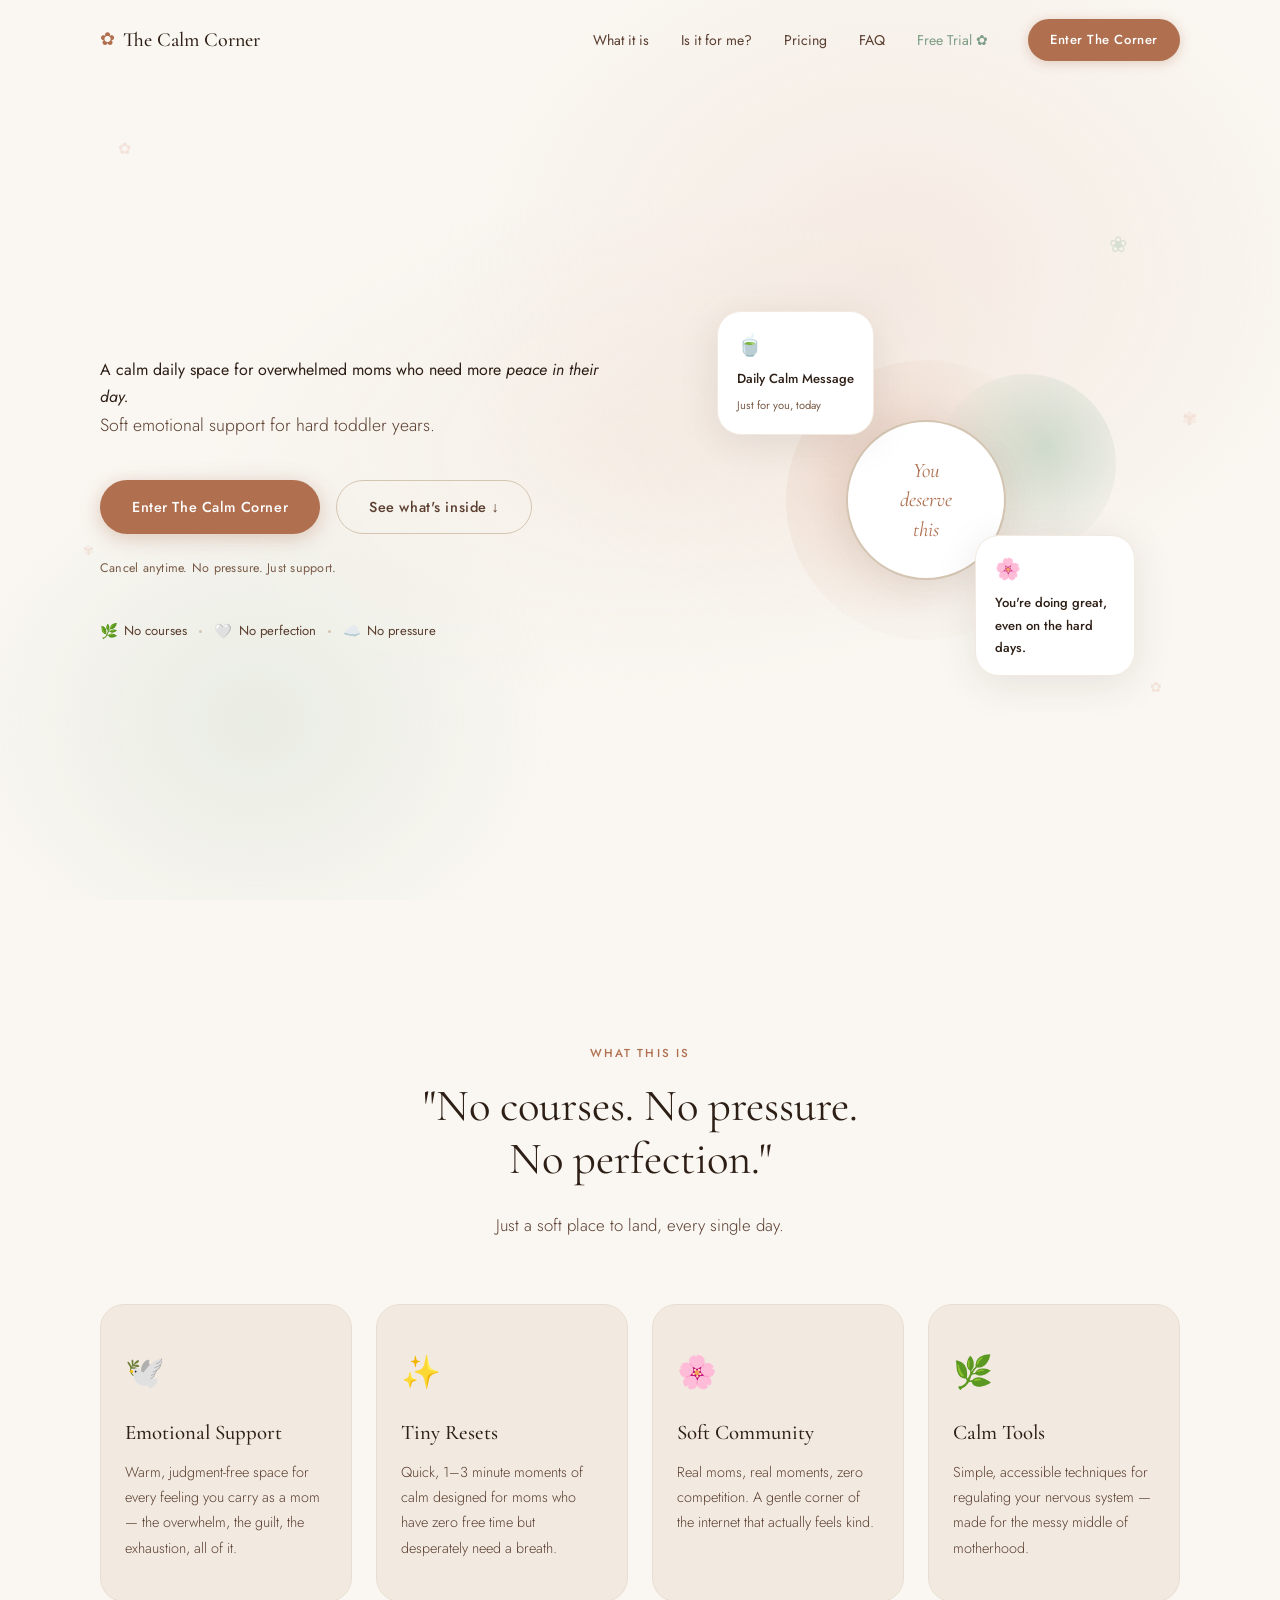
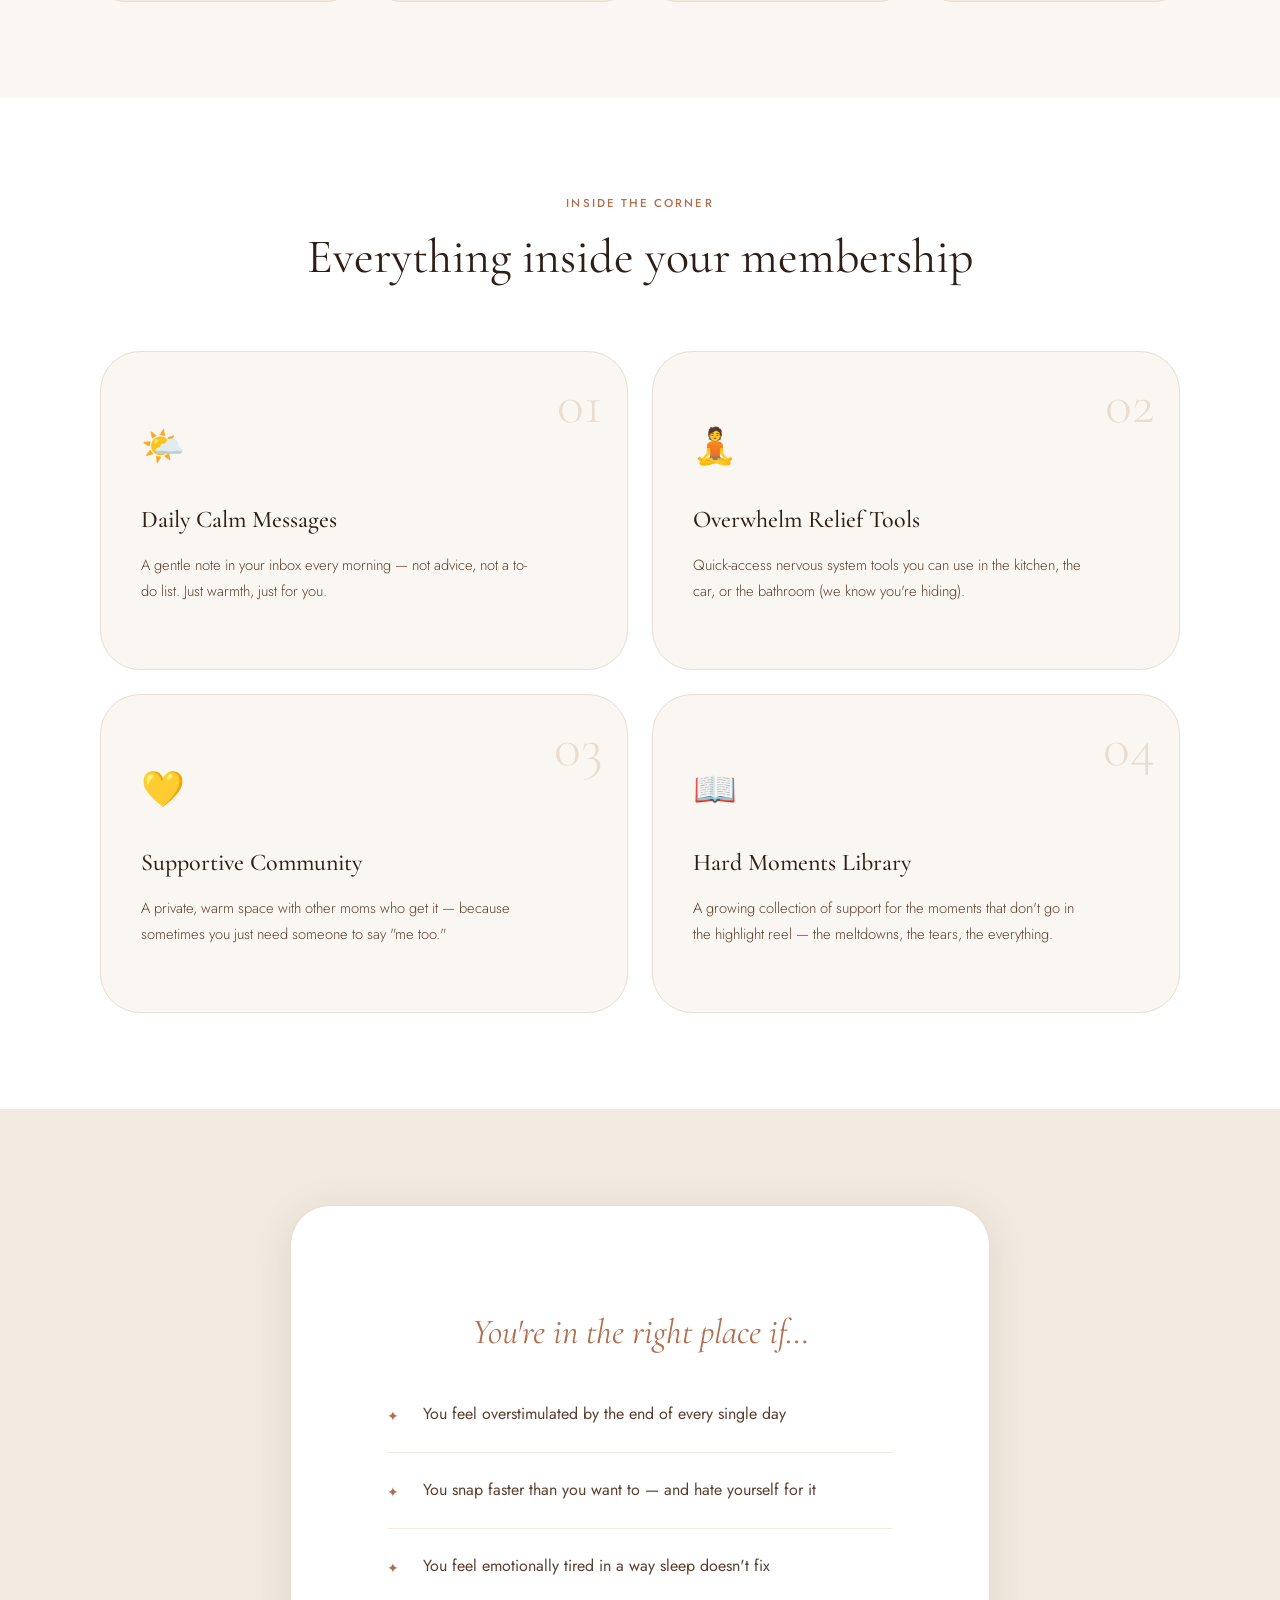
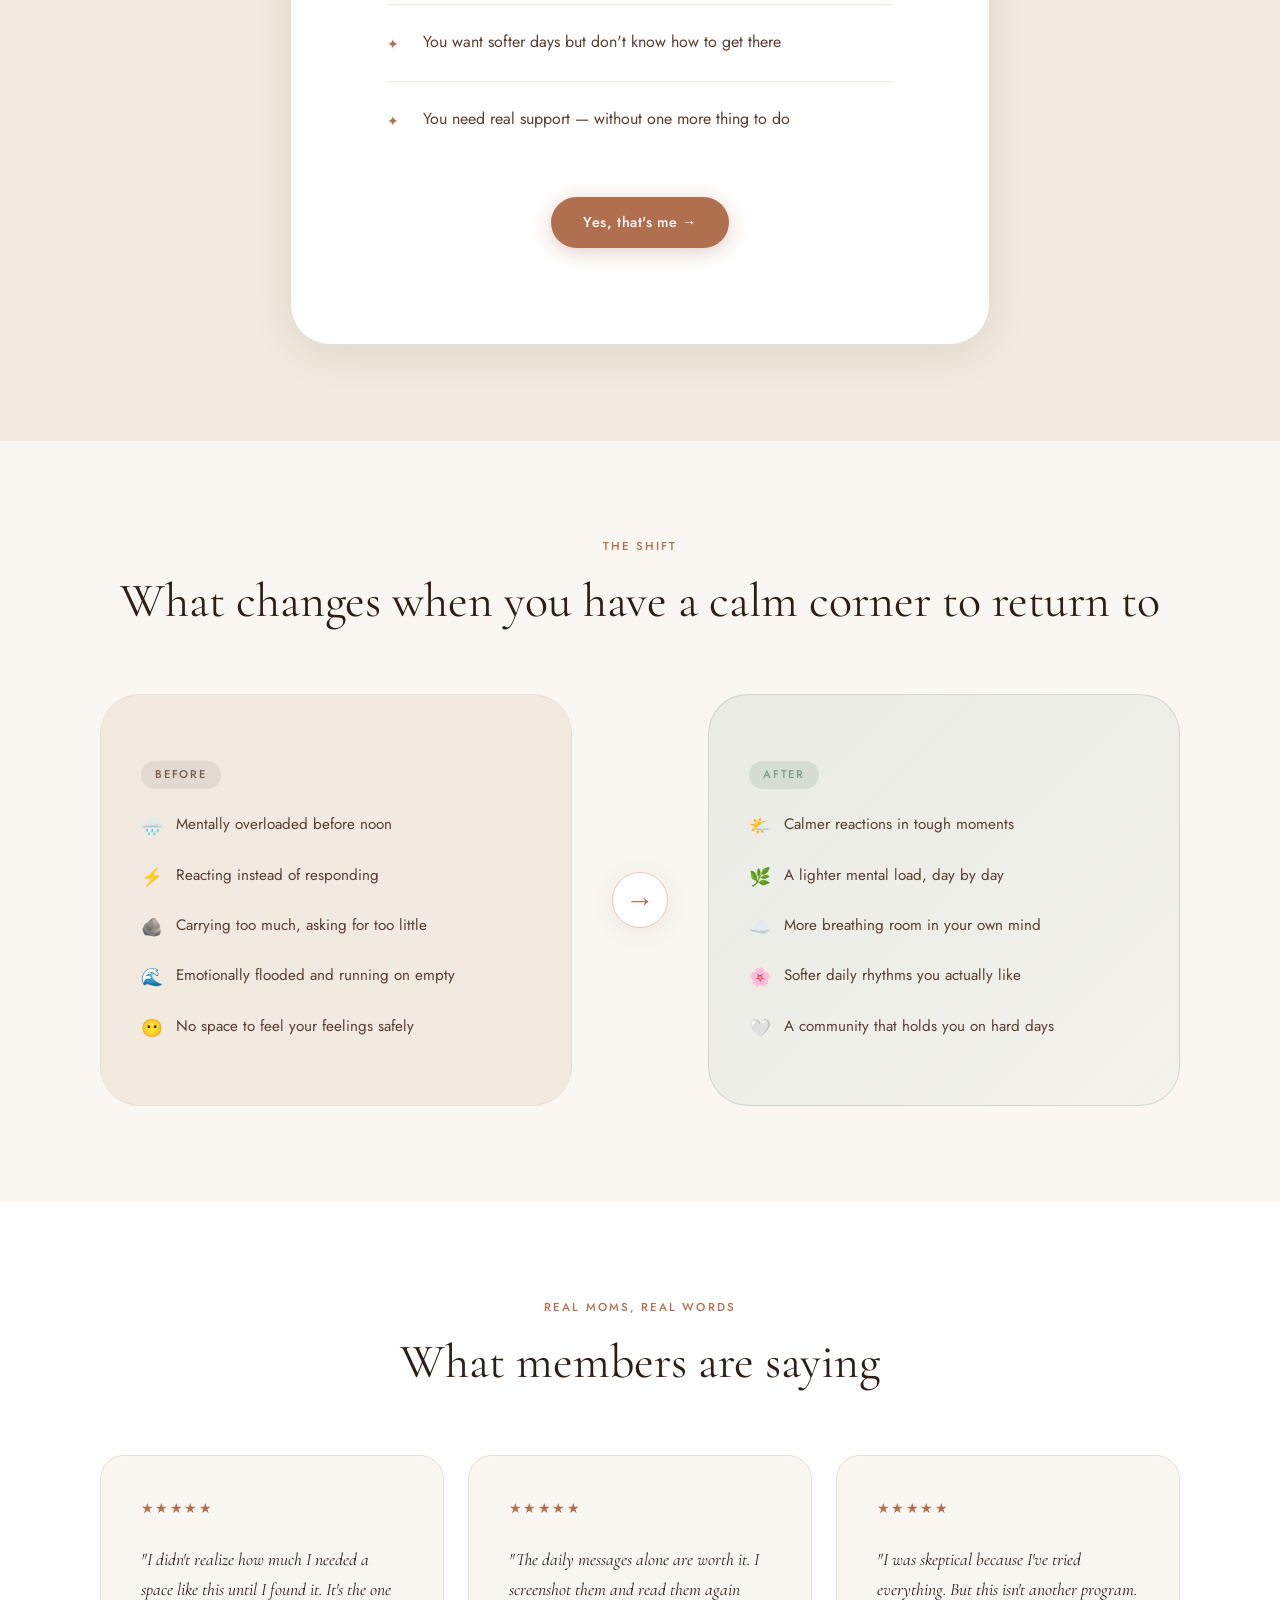
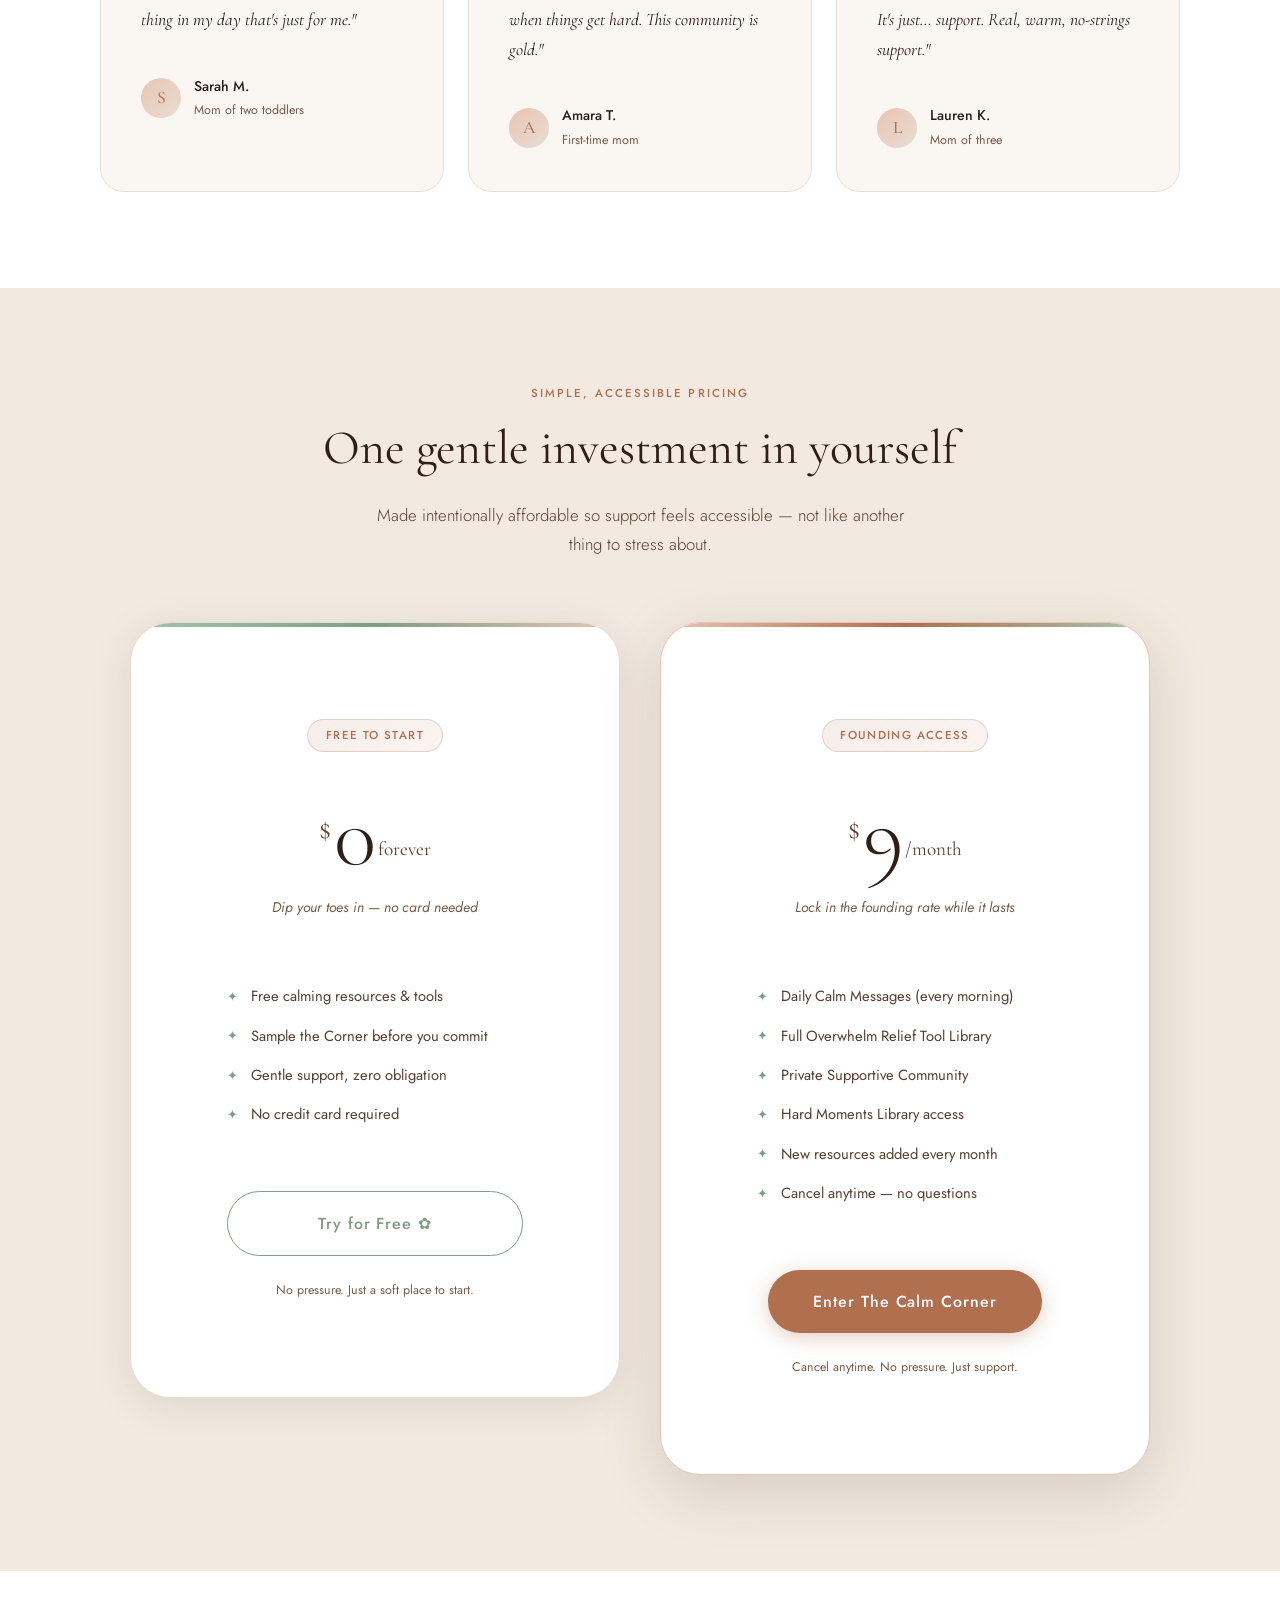
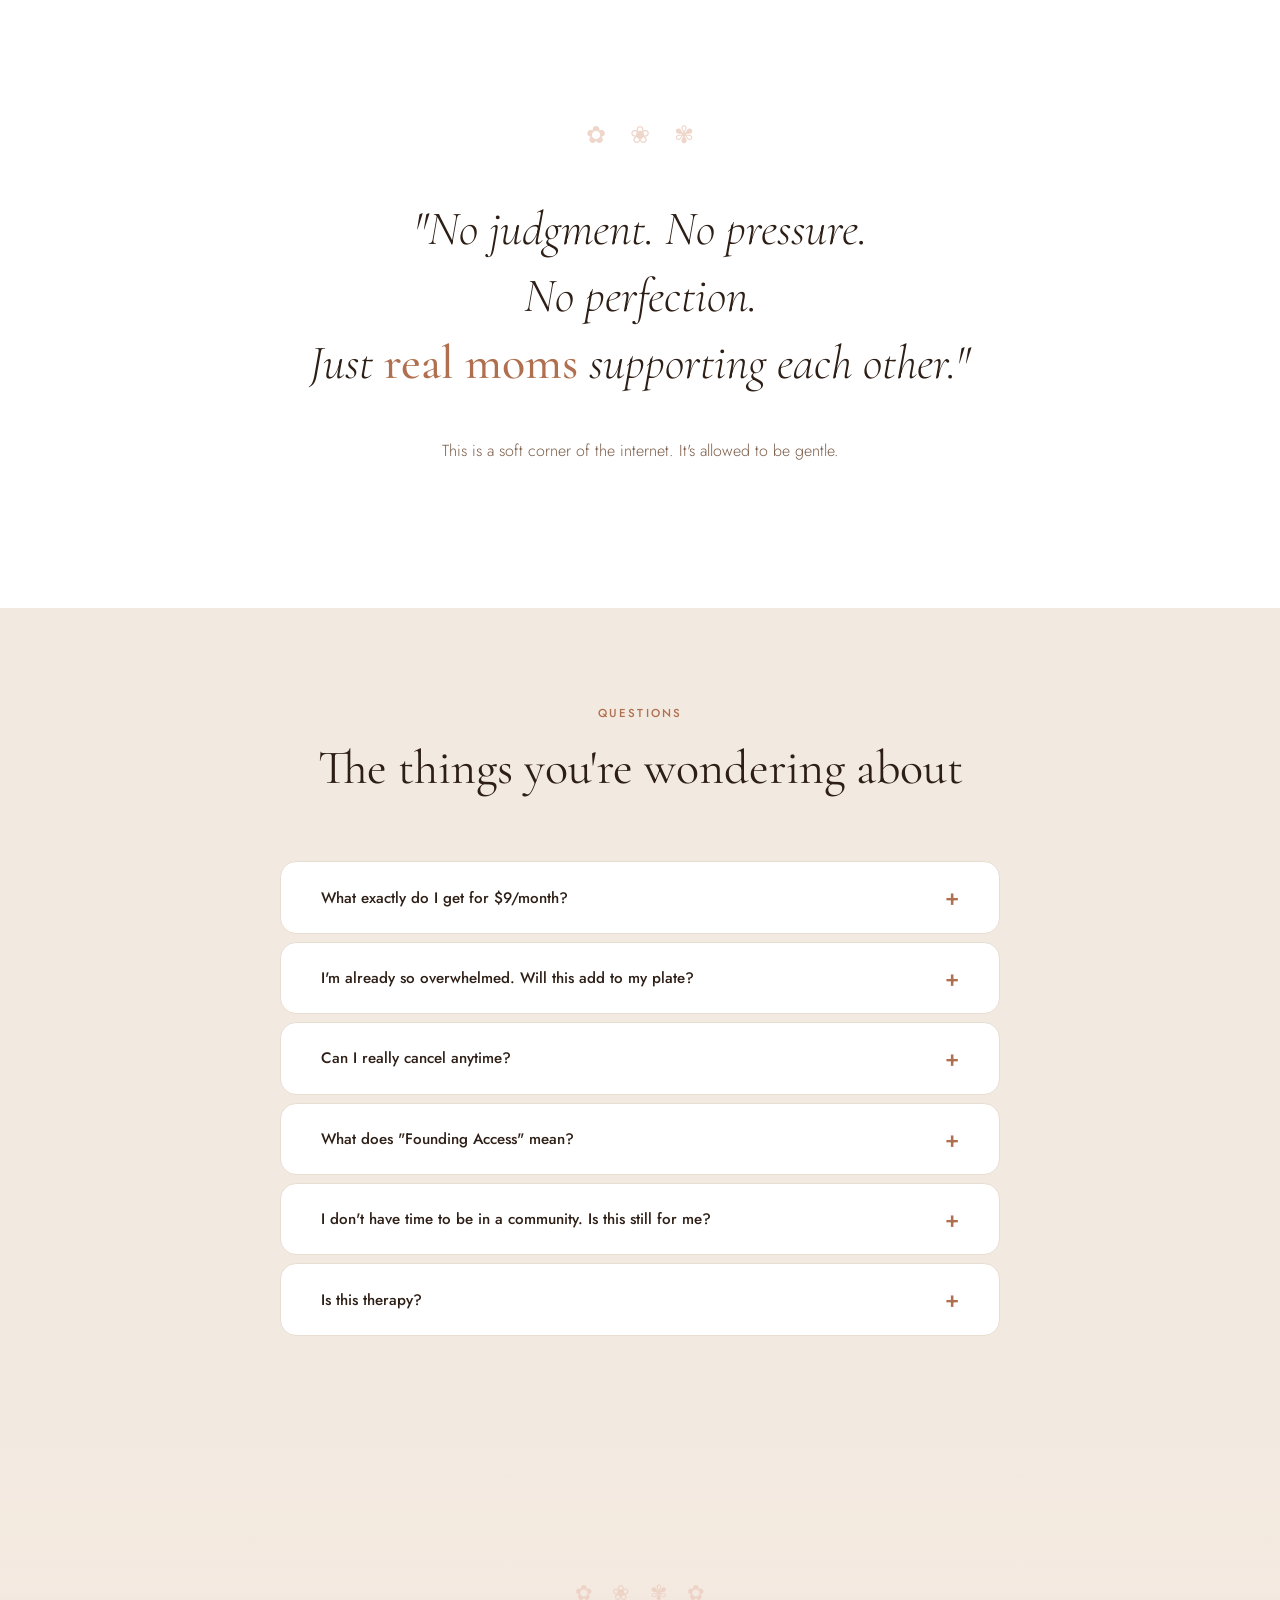
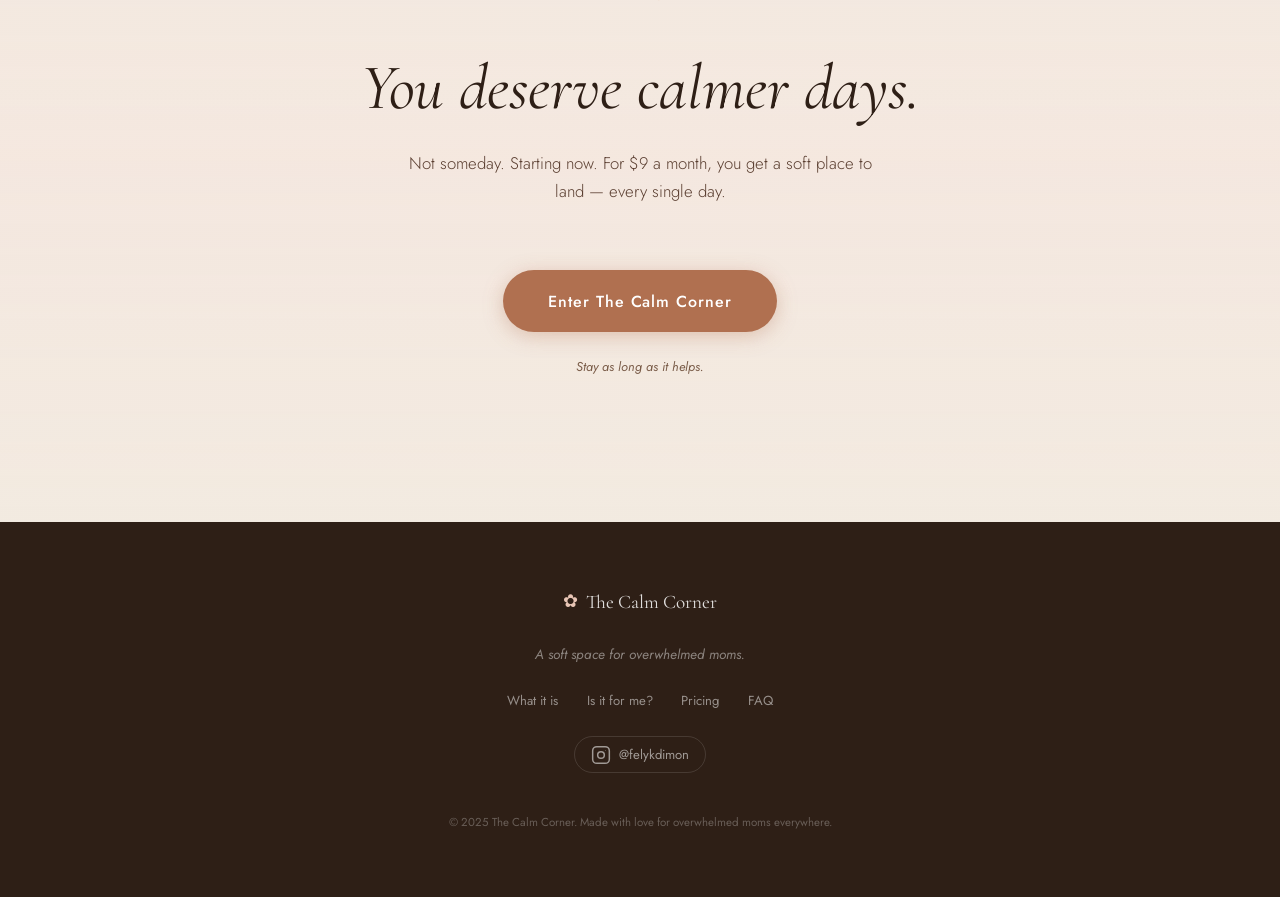
==== index.html @ e639f8db "Update index.html" ====
<!DOCTYPE html>
<html lang="en">
<head>
  <meta charset="UTF-8" />
  <meta name="viewport" content="width=device-width, initial-scale=1.0" />
  <title>The Calm Corner — A Daily Space for Overwhelmed Moms</title>
  <meta name="description" content="The Calm Corner is a soft, supportive monthly membership for overwhelmed moms. Emotional support, calm tools, and a gentle community — for just $9/month." />

  <!-- Open Graph -->
  <meta property="og:title" content="The Calm Corner — Peace for Overwhelmed Moms" />
  <meta property="og:description" content="Tiny resets. Soft community. Calm tools. A daily support space made just for moms." />
  <meta property="og:type" content="website" />
  <meta property="og:image" content="assets/og-image.jpg" />

  <!-- Fonts -->
  <link rel="preconnect" href="https://fonts.googleapis.com" />
  <link rel="preconnect" href="https://fonts.gstatic.com" crossorigin />
  <link href="https://fonts.googleapis.com/css2?family=Cormorant+Garamond:ital,wght@0,300;0,400;0,500;0,600;1,300;1,400&family=Jost:wght@300;400;500&display=swap" rel="stylesheet" />

  <link rel="stylesheet" href="styles.css" />
</head>
<body>

  <!-- ─── NAVBAR ─────────────────────────────────────────────── -->
  <header class="navbar" id="navbar" role="banner">
    <nav class="nav-inner" aria-label="Main navigation">
      <a href="#hero" class="nav-logo" aria-label="The Calm Corner home">
        <span class="logo-leaf" aria-hidden="true">✿</span>
        <span>The Calm Corner</span>
      </a>

      <ul class="nav-links" role="list">
        <li><a href="#what-is-it">What it is</a></li>
        <li><a href="#for-you">Is it for me?</a></li>
        <li><a href="#pricing">Pricing</a></li>
        <li><a href="#faq">FAQ</a></li>
        <li><a href="https://whop.com/calm-corner/free-resources-23/" target="_blank" rel="noopener noreferrer" class="nav-link-free">Free Trial ✿</a></li>
      </ul>

      <a href="#pricing" class="btn btn-nav" aria-label="Join The Calm Corner">Enter The Corner</a>

      <button class="hamburger" id="hamburger" aria-label="Open menu" aria-expanded="false" aria-controls="mobile-menu">
        <span></span><span></span><span></span>
      </button>
    </nav>

    <!-- Mobile menu -->
    <div class="mobile-menu" id="mobile-menu" role="dialog" aria-label="Mobile navigation" aria-hidden="true">
      <ul role="list">
        <li><a href="#what-is-it" class="mobile-link">What it is</a></li>
        <li><a href="#for-you" class="mobile-link">Is it for me?</a></li>
        <li><a href="#pricing" class="mobile-link">Pricing</a></li>
        <li><a href="#faq" class="mobile-link">FAQ</a></li>
        <li><a href="https://whop.com/calm-corner/free-resources-23/" target="_blank" rel="noopener noreferrer" class="mobile-link mobile-link-free">Free Resources ✿</a></li>
        <li><a href="#pricing" class="btn btn-mobile-cta">Enter The Corner</a></li>
      </ul>
    </div>
  </header>

  <main>

    <!-- ─── HERO ──────────────────────────────────────────────── -->
    <section class="hero" id="hero" aria-label="Hero">
      <div class="hero-bg-texture" aria-hidden="true"></div>
      <div class="hero-petals" aria-hidden="true">
        <span class="petal p1">✿</span>
        <span class="petal p2">✾</span>
        <span class="petal p3">❀</span>
        <span class="petal p4">✿</span>
        <span class="petal p5">✾</span>
      </div>

      <div class="hero-content reveal"
        <h1 class="hero-headline">
          A calm daily space for overwhelmed moms who need more
          <em>peace in their day.</em>
        </h1>
        <p class="hero-sub">Soft emotional support for hard toddler years.</p>

        <div class="hero-ctas">
          <a href="#pricing" class="btn btn-primary">Enter The Calm Corner</a>
          <a href="#what-is-it" class="btn btn-ghost">See what's inside ↓</a>
        </div>

        <p class="microcopy">Cancel anytime. No pressure. Just support.</p>

        <div class="trust-row" role="list" aria-label="Trust indicators">
          <div class="trust-item" role="listitem">
            <span class="trust-icon" aria-hidden="true">🌿</span>
            <span>No courses</span>
          </div>
          <div class="trust-dot" aria-hidden="true"></div>
          <div class="trust-item" role="listitem">
            <span class="trust-icon" aria-hidden="true">🤍</span>
            <span>No perfection</span>
          </div>
          <div class="trust-dot" aria-hidden="true"></div>
          <div class="trust-item" role="listitem">
            <span class="trust-icon" aria-hidden="true">☁️</span>
            <span>No pressure</span>
          </div>
        </div>
      </div>

      <div class="hero-visual reveal reveal-delay-1" aria-hidden="true">
        <div class="hero-illustration">
          <div class="illustration-card card-float-1">
            <span class="card-emoji">🍵</span>
            <p>Daily Calm Message</p>
            <span class="card-sub">Just for you, today</span>
          </div>
          <div class="illustration-card card-float-2">
            <span class="card-emoji">🌸</span>
            <p>You're doing great,<br/>even on the hard days.</p>
          </div>
          <div class="illustration-orb orb-1"></div>
          <div class="illustration-orb orb-2"></div>
          <div class="illustration-center">
            <div class="center-circle">
              <span class="center-text">You<br/>deserve<br/>this</span>
            </div>
          </div>
        </div>
      </div>
    </section>

    <!-- ─── WHAT THIS IS ──────────────────────────────────────── -->
    <section class="what-is-it" id="what-is-it" aria-label="What The Calm Corner is">
      <div class="container">
        <div class="section-label reveal">What this is</div>
        <h2 class="section-title reveal">
          "No courses. No pressure.<br/>No perfection."
        </h2>
        <p class="section-sub reveal">Just a soft place to land, every single day.</p>

        <div class="what-grid">
          <article class="what-card reveal" tabindex="0">
            <div class="what-icon" aria-hidden="true">🕊️</div>
            <h3>Emotional Support</h3>
            <p>Warm, judgment-free space for every feeling you carry as a mom — the overwhelm, the guilt, the exhaustion, all of it.</p>
          </article>
          <article class="what-card reveal reveal-delay-1" tabindex="0">
            <div class="what-icon" aria-hidden="true">✨</div>
            <h3>Tiny Resets</h3>
            <p>Quick, 1–3 minute moments of calm designed for moms who have zero free time but desperately need a breath.</p>
          </article>
          <article class="what-card reveal reveal-delay-2" tabindex="0">
            <div class="what-icon" aria-hidden="true">🌸</div>
            <h3>Soft Community</h3>
            <p>Real moms, real moments, zero competition. A gentle corner of the internet that actually feels kind.</p>
          </article>
          <article class="what-card reveal reveal-delay-3" tabindex="0">
            <div class="what-icon" aria-hidden="true">🌿</div>
            <h3>Calm Tools</h3>
            <p>Simple, accessible techniques for regulating your nervous system — made for the messy middle of motherhood.</p>
          </article>
        </div>
      </div>
    </section>

    <!-- ─── BENEFITS GRID ─────────────────────────────────────── -->
    <section class="benefits" id="benefits" aria-label="Member benefits">
      <div class="container">
        <div class="section-label reveal">Inside The Corner</div>
        <h2 class="section-title reveal">Everything inside your membership</h2>

        <div class="benefits-grid">
          <article class="benefit-card reveal" tabindex="0">
            <div class="benefit-num" aria-hidden="true">01</div>
            <div class="benefit-icon" aria-hidden="true">🌤️</div>
            <h3>Daily Calm Messages</h3>
            <p>A gentle note in your inbox every morning — not advice, not a to-do list. Just warmth, just for you.</p>
          </article>
          <article class="benefit-card reveal reveal-delay-1" tabindex="0">
            <div class="benefit-num" aria-hidden="true">02</div>
            <div class="benefit-icon" aria-hidden="true">🧘</div>
            <h3>Overwhelm Relief Tools</h3>
            <p>Quick-access nervous system tools you can use in the kitchen, the car, or the bathroom (we know you're hiding).</p>
          </article>
          <article class="benefit-card reveal reveal-delay-2" tabindex="0">
            <div class="benefit-num" aria-hidden="true">03</div>
            <div class="benefit-icon" aria-hidden="true">💛</div>
            <h3>Supportive Community</h3>
            <p>A private, warm space with other moms who get it — because sometimes you just need someone to say "me too."</p>
          </article>
          <article class="benefit-card reveal reveal-delay-3" tabindex="0">
            <div class="benefit-num" aria-hidden="true">04</div>
            <div class="benefit-icon" aria-hidden="true">📖</div>
            <h3>Hard Moments Library</h3>
            <p>A growing collection of support for the moments that don't go in the highlight reel — the meltdowns, the tears, the everything.</p>
          </article>
        </div>
      </div>
    </section>

    <!-- ─── WHO THIS IS FOR ───────────────────────────────────── -->
    <section class="for-you" id="for-you" aria-label="Who this is for">
      <div class="container">
        <div class="for-you-inner reveal">
          <div class="for-you-label">You're in the right place if…</div>
          <ul class="for-you-list" role="list">
            <li class="for-you-item">
              <span class="check" aria-hidden="true">✦</span>
              <span>You feel overstimulated by the end of every single day</span>
            </li>
            <li class="for-you-item">
              <span class="check" aria-hidden="true">✦</span>
              <span>You snap faster than you want to — and hate yourself for it</span>
            </li>
            <li class="for-you-item">
              <span class="check" aria-hidden="true">✦</span>
              <span>You feel emotionally tired in a way sleep doesn't fix</span>
            </li>
            <li class="for-you-item">
              <span class="check" aria-hidden="true">✦</span>
              <span>You want softer days but don't know how to get there</span>
            </li>
            <li class="for-you-item">
              <span class="check" aria-hidden="true">✦</span>
              <span>You need real support — without one more thing to do</span>
            </li>
          </ul>
          <a href="#pricing" class="btn btn-primary">Yes, that's me →</a>
        </div>
      </div>
    </section>

    <!-- ─── BEFORE / AFTER ────────────────────────────────────── -->
    <section class="before-after" id="before-after" aria-label="Before and after joining">
      <div class="container">
        <div class="section-label reveal">The shift</div>
        <h2 class="section-title reveal">What changes when you have a calm corner to return to</h2>

        <div class="ba-grid">
          <div class="ba-card ba-before reveal" aria-label="Before joining">
            <div class="ba-tag">Before</div>
            <ul role="list">
              <li>
                <span class="ba-icon" aria-hidden="true">🌧️</span>
                <span>Mentally overloaded before noon</span>
              </li>
              <li>
                <span class="ba-icon" aria-hidden="true">⚡</span>
                <span>Reacting instead of responding</span>
              </li>
              <li>
                <span class="ba-icon" aria-hidden="true">🪨</span>
                <span>Carrying too much, asking for too little</span>
              </li>
              <li>
                <span class="ba-icon" aria-hidden="true">🌊</span>
                <span>Emotionally flooded and running on empty</span>
              </li>
              <li>
                <span class="ba-icon" aria-hidden="true">😶</span>
                <span>No space to feel your feelings safely</span>
              </li>
            </ul>
          </div>

          <div class="ba-divider" aria-hidden="true">
            <span class="ba-arrow">→</span>
          </div>

          <div class="ba-card ba-after reveal reveal-delay-2" aria-label="After joining">
            <div class="ba-tag">After</div>
            <ul role="list">
              <li>
                <span class="ba-icon" aria-hidden="true">🌤️</span>
                <span>Calmer reactions in tough moments</span>
              </li>
              <li>
                <span class="ba-icon" aria-hidden="true">🌿</span>
                <span>A lighter mental load, day by day</span>
              </li>
              <li>
                <span class="ba-icon" aria-hidden="true">☁️</span>
                <span>More breathing room in your own mind</span>
              </li>
              <li>
                <span class="ba-icon" aria-hidden="true">🌸</span>
                <span>Softer daily rhythms you actually like</span>
              </li>
              <li>
                <span class="ba-icon" aria-hidden="true">🤍</span>
                <span>A community that holds you on hard days</span>
              </li>
            </ul>
          </div>
        </div>
      </div>
    </section>

    <!-- ─── TESTIMONIALS ──────────────────────────────────────── -->
    <section class="testimonials" id="testimonials" aria-label="Member testimonials">
      <div class="container">
        <div class="section-label reveal">Real moms, real words</div>
        <h2 class="section-title reveal">What members are saying</h2>

        <div class="testi-grid">
          <article class="testi-card reveal" tabindex="0">
            <div class="testi-stars" aria-label="5 stars">★★★★★</div>
            <p class="testi-text">"I didn't realize how much I needed a space like this until I found it. It's the one thing in my day that's just for me."</p>
            <div class="testi-author">
              <div class="testi-avatar" aria-hidden="true">S</div>
              <div>
                <strong>Sarah M.</strong>
                <span>Mom of two toddlers</span>
              </div>
            </div>
          </article>

          <article class="testi-card reveal reveal-delay-1" tabindex="0">
            <div class="testi-stars" aria-label="5 stars">★★★★★</div>
            <p class="testi-text">"The daily messages alone are worth it. I screenshot them and read them again when things get hard. This community is gold."</p>
            <div class="testi-author">
              <div class="testi-avatar" aria-hidden="true">A</div>
              <div>
                <strong>Amara T.</strong>
                <span>First-time mom</span>
              </div>
            </div>
          </article>

          <article class="testi-card reveal reveal-delay-2" tabindex="0">
            <div class="testi-stars" aria-label="5 stars">★★★★★</div>
            <p class="testi-text">"I was skeptical because I've tried everything. But this isn't another program. It's just… support. Real, warm, no-strings support."</p>
            <div class="testi-author">
              <div class="testi-avatar" aria-hidden="true">L</div>
              <div>
                <strong>Lauren K.</strong>
                <span>Mom of three</span>
              </div>
            </div>
          </article>
        </div>
      </div>
    </section>

    <!-- ─── PRICING ───────────────────────────────────────────── -->
    <section class="pricing" id="pricing" aria-label="Pricing">
      <div class="container">
        <div class="section-label reveal">Simple, accessible pricing</div>
        <h2 class="section-title reveal">One gentle investment in yourself</h2>
        <p class="section-sub reveal">Made intentionally affordable so support feels accessible — not like another thing to stress about.</p>

        <div class="pricing-grid">

          <!-- FREE RESOURCES CARD -->
          <div class="pricing-card pricing-card-free reveal" role="article">
            <div class="pricing-badge pricing-badge-free">Free to Start</div>
            <div class="pricing-amount">
              <span class="pricing-dollar">$</span>
              <span class="pricing-num">0</span>
              <span class="pricing-per">forever</span>
            </div>
            <p class="pricing-tagline">Dip your toes in — no card needed</p>

            <ul class="pricing-features" role="list">
              <li><span aria-hidden="true">✦</span> Free calming resources &amp; tools</li>
              <li><span aria-hidden="true">✦</span> Sample the Corner before you commit</li>
              <li><span aria-hidden="true">✦</span> Gentle support, zero obligation</li>
              <li><span aria-hidden="true">✦</span> No credit card required</li>
            </ul>

            <a href="https://whop.com/calm-corner/free-resources-23/" target="_blank" rel="noopener noreferrer" class="btn btn-ghost btn-large btn-free">Try for Free ✿</a>
            <p class="pricing-micro">No pressure. Just a soft place to start.</p>
          </div>

          <!-- PAID CARD -->
          <div class="pricing-card pricing-card-paid reveal reveal-delay-1" role="article">
            <div class="pricing-badge">Founding Access</div>
            <div class="pricing-amount">
              <span class="pricing-dollar">$</span>
              <span class="pricing-num">9</span>
              <span class="pricing-per">/month</span>
            </div>
            <p class="pricing-tagline">Lock in the founding rate while it lasts</p>

            <ul class="pricing-features" role="list">
              <li><span aria-hidden="true">✦</span> Daily Calm Messages (every morning)</li>
              <li><span aria-hidden="true">✦</span> Full Overwhelm Relief Tool Library</li>
              <li><span aria-hidden="true">✦</span> Private Supportive Community</li>
              <li><span aria-hidden="true">✦</span> Hard Moments Library access</li>
              <li><span aria-hidden="true">✦</span> New resources added every month</li>
              <li><span aria-hidden="true">✦</span> Cancel anytime — no questions</li>
            </ul>

            <a href="https://www.instagram.com/felykdimon/" target="_blank" rel="noopener noreferrer" class="btn btn-primary btn-large">Enter The Calm Corner</a>
            <p class="pricing-micro">Cancel anytime. No pressure. Just support.</p>
          </div>

        </div>
      </div>
    </section>

    <!-- ─── COMMUNITY FEEL ────────────────────────────────────── -->
    <section class="community" id="community" aria-label="Community values">
      <div class="container">
        <div class="community-inner reveal">
          <div class="community-petals" aria-hidden="true">
            <span>✿</span><span>❀</span><span>✾</span>
          </div>
          <blockquote class="community-quote">
            "No judgment. No pressure.<br/>No perfection.<br/>
            Just <em>real moms</em> supporting each other."
          </blockquote>
          <p class="community-sub">This is a soft corner of the internet. It's allowed to be gentle.</p>
        </div>
      </div>
    </section>

    <!-- ─── FAQ ───────────────────────────────────────────────── -->
    <section class="faq" id="faq" aria-label="Frequently asked questions">
      <div class="container">
        <div class="section-label reveal">Questions</div>
        <h2 class="section-title reveal">The things you're wondering about</h2>

        <div class="faq-list" role="list">

          <div class="faq-item reveal" role="listitem">
            <button class="faq-q" aria-expanded="false" aria-controls="faq-1">
              <span>What exactly do I get for $9/month?</span>
              <span class="faq-arrow" aria-hidden="true">+</span>
            </button>
            <div class="faq-a" id="faq-1" role="region" hidden>
              <p>Daily calm messages delivered to your inbox, access to the full overwhelm relief tool library, the private community, the hard moments library, and any new resources added each month. Think of it as a gentle, always-there space — not a course you have to finish.</p>
            </div>
          </div>

          <div class="faq-item reveal reveal-delay-1" role="listitem">
            <button class="faq-q" aria-expanded="false" aria-controls="faq-2">
              <span>I'm already so overwhelmed. Will this add to my plate?</span>
              <span class="faq-arrow" aria-hidden="true">+</span>
            </button>
            <div class="faq-a" id="faq-2" role="region" hidden>
              <p>This is built for exactly that feeling. Everything inside is designed to take less than 5 minutes if you want it to. There's no homework, no schedule, no pressure to show up in a certain way. You use it however feels right for you that day.</p>
            </div>
          </div>

          <div class="faq-item reveal reveal-delay-2" role="listitem">
            <button class="faq-q" aria-expanded="false" aria-controls="faq-3">
              <span>Can I really cancel anytime?</span>
              <span class="faq-arrow" aria-hidden="true">+</span>
            </button>
            <div class="faq-a" id="faq-3" role="region" hidden>
              <p>Yes, completely. No hoops, no guilt trips, no long cancellation processes. If life changes or it's not the right fit, you cancel and it's done. We mean it when we say no pressure.</p>
            </div>
          </div>

          <div class="faq-item reveal reveal-delay-3" role="listitem">
            <button class="faq-q" aria-expanded="false" aria-controls="faq-4">
              <span>What does "Founding Access" mean?</span>
              <span class="faq-arrow" aria-hidden="true">+</span>
            </button>
            <div class="faq-a" id="faq-4" role="region" hidden>
              <p>The Calm Corner is in its early days, and $9/month is the founding rate — intentionally kept low to make it accessible. As the community and library grow, the price may increase for new members. Founding members lock in this rate for as long as they stay.</p>
            </div>
          </div>

          <div class="faq-item reveal" role="listitem">
            <button class="faq-q" aria-expanded="false" aria-controls="faq-5">
              <span>I don't have time to be in a community. Is this still for me?</span>
              <span class="faq-arrow" aria-hidden="true">+</span>
            </button>
            <div class="faq-a" id="faq-5" role="region" hidden>
              <p>Absolutely. The community is there when you want it, but the daily messages and tools work perfectly on their own. Many members never post and still find huge value in just reading and being held by the space. You don't have to be "active" to benefit.</p>
            </div>
          </div>

          <div class="faq-item reveal reveal-delay-1" role="listitem">
            <button class="faq-q" aria-expanded="false" aria-controls="faq-6">
              <span>Is this therapy?</span>
              <span class="faq-arrow" aria-hidden="true">+</span>
            </button>
            <div class="faq-a" id="faq-6" role="region" hidden>
              <p>No — and we want to be clear about that. The Calm Corner is emotional support and community, not clinical therapy or a replacement for professional mental health care. If you're struggling deeply, please also seek support from a qualified professional. This is a soft, warm addition — not a substitute.</p>
            </div>
          </div>

        </div>
      </div>
    </section>

    <!-- ─── FINAL CTA ─────────────────────────────────────────── -->
    <section class="final-cta" id="final-cta" aria-label="Final call to action">
      <div class="container">
        <div class="final-cta-inner reveal">
          <div class="final-petals" aria-hidden="true">
            <span>✿</span><span>❀</span><span>✾</span><span>✿</span>
          </div>
          <h2 class="final-headline">You deserve calmer days.</h2>
          <p class="final-sub">Not someday. Starting now. For $9 a month, you get a soft place to land — every single day.</p>
          <a href="https://www.instagram.com/felykdimon/" target="_blank" rel="noopener noreferrer" class="btn btn-primary btn-large">Enter The Calm Corner</a>
          <p class="final-micro">Stay as long as it helps.</p>
        </div>
      </div>
    </section>

  </main>

  <!-- ─── FOOTER ────────────────────────────────────────────── -->
  <footer class="footer" role="contentinfo">
    <div class="container">
      <div class="footer-inner">
        <div class="footer-brand">
          <span class="logo-leaf" aria-hidden="true">✿</span>
          <span>The Calm Corner</span>
        </div>
        <p class="footer-tagline">A soft space for overwhelmed moms.</p>
        <div class="footer-links">
          <a href="#what-is-it">What it is</a>
          <a href="#for-you">Is it for me?</a>
          <a href="#pricing">Pricing</a>
          <a href="#faq">FAQ</a>
        </div>
        <div class="footer-social">
          <a href="https://www.instagram.com/felykdimon/" target="_blank" rel="noopener noreferrer" aria-label="Follow on Instagram" class="social-link">
            <svg width="20" height="20" viewBox="0 0 24 24" fill="none" stroke="currentColor" stroke-width="1.8" stroke-linecap="round" stroke-linejoin="round" aria-hidden="true">
              <rect x="2" y="2" width="20" height="20" rx="5" ry="5"/>
              <circle cx="12" cy="12" r="4"/>
              <circle cx="17.5" cy="6.5" r="0.5" fill="currentColor" stroke="none"/>
            </svg>
            @felykdimon
          </a>
        </div>
        <p class="footer-legal">© 2025 The Calm Corner. Made with love for overwhelmed moms everywhere.</p>
      </div>
    </div>
  </footer>

  <script src="script.js"></script>
</body>
</html>
---- styles.css ----
/* ═══════════════════════════════════════════════════════════
   THE CALM CORNER — styles.css
   Aesthetic: Warm Linen × Organic Wellness × Quiet Luxury
═══════════════════════════════════════════════════════════ */

/* ─── CSS VARIABLES ───────────────────────────────────────── */
:root {
  /* Color system */
  --cream:       #FAF7F2;
  --beige:       #F2EAE0;
  --beige-mid:   #E8DDD1;
  --beige-dark:  #D4C5B2;
  --terracotta:  #B07050;
  --terra-dark:  #8A5640;
  --sage:        #7D9E85;
  --sage-light:  #A8C4AE;
  --blush:       #E8C5B5;
  --brown-deep:  #2E1F16;
  --brown-mid:   #5A3E30;
  --brown-soft:  #7A5C48;
  --white:       #FFFFFF;

  /* Semantic tokens */
  --bg:          var(--cream);
  --surface:     var(--beige);
  --border:      var(--beige-dark);
  --text-main:   var(--brown-deep);
  --text-soft:   var(--brown-mid);
  --text-muted:  var(--brown-soft);
  --accent:      var(--terracotta);
  --accent-dark: var(--terra-dark);
  --accent2:     var(--sage);

  /* Typography */
  --font-display: 'Cormorant Garamond', Georgia, serif;
  --font-body:    'Jost', 'Helvetica Neue', sans-serif;

  /* Spacing scale */
  --space-xs:    0.5rem;
  --space-sm:    1rem;
  --space-md:    1.5rem;
  --space-lg:    2.5rem;
  --space-xl:    4rem;
  --space-2xl:   6rem;
  --space-3xl:   9rem;

  /* Radii */
  --r-sm:  0.5rem;
  --r-md:  1rem;
  --r-lg:  1.5rem;
  --r-xl:  2.5rem;
  --r-full: 9999px;

  /* Shadows */
  --shadow-soft:  0 4px 24px rgba(46, 31, 22, 0.08);
  --shadow-card:  0 8px 40px rgba(46, 31, 22, 0.10);
  --shadow-hover: 0 16px 60px rgba(46, 31, 22, 0.15);

  /* Transitions */
  --ease-gentle: cubic-bezier(0.25, 0.46, 0.45, 0.94);
  --ease-spring: cubic-bezier(0.34, 1.56, 0.64, 1);
}

/* ─── RESET & BASE ───────────────────────────────────────── */
*, *::before, *::after {
  box-sizing: border-box;
  margin: 0;
  padding: 0;
}

html {
  scroll-behavior: smooth;
  font-size: 16px;
}

body {
  font-family: var(--font-body);
  background-color: var(--bg);
  color: var(--text-main);
  line-height: 1.7;
  overflow-x: hidden;
  -webkit-font-smoothing: antialiased;
}

img {
  max-width: 100%;
  display: block;
}

a {
  color: inherit;
  text-decoration: none;
}

ul { list-style: none; }

button {
  cursor: pointer;
  font-family: var(--font-body);
  border: none;
  background: none;
}

/* ─── LAYOUT HELPERS ─────────────────────────────────────── */
.container {
  max-width: 1160px;
  margin: 0 auto;
  padding: 0 var(--space-lg);
}

@media (max-width: 768px) {
  .container { padding: 0 var(--space-sm); }
}

/* ─── TYPOGRAPHY HELPERS ─────────────────────────────────── */
.section-label {
  font-family: var(--font-body);
  font-size: 0.72rem;
  font-weight: 500;
  letter-spacing: 0.18em;
  text-transform: uppercase;
  color: var(--accent);
  margin-bottom: var(--space-sm);
}

.section-title {
  font-family: var(--font-display);
  font-size: clamp(2rem, 4vw, 3rem);
  font-weight: 400;
  line-height: 1.2;
  color: var(--text-main);
  margin-bottom: var(--space-md);
}

.section-title em {
  font-style: italic;
  color: var(--accent);
}

.section-sub {
  font-size: 1.05rem;
  color: var(--text-soft);
  max-width: 560px;
  margin: 0 auto var(--space-xl);
  text-align: center;
  font-weight: 300;
}

/* ─── SCROLL REVEAL ANIMATIONS ───────────────────────────── */
.reveal {
  opacity: 0;
  transform: translateY(28px);
  transition: opacity 0.7s var(--ease-gentle),
              transform 0.7s var(--ease-gentle);
}

.reveal.reveal-delay-1 { transition-delay: 0.12s; }
.reveal.reveal-delay-2 { transition-delay: 0.24s; }
.reveal.reveal-delay-3 { transition-delay: 0.36s; }

.reveal.visible {
  opacity: 1;
  transform: translateY(0);
}

/* ─── BUTTONS ────────────────────────────────────────────── */
.btn {
  display: inline-flex;
  align-items: center;
  gap: 0.5rem;
  padding: 0.85rem 2rem;
  border-radius: var(--r-full);
  font-family: var(--font-body);
  font-size: 0.9rem;
  font-weight: 500;
  letter-spacing: 0.04em;
  transition: all 0.3s var(--ease-gentle);
  cursor: pointer;
  text-align: center;
  white-space: nowrap;
}

.btn-primary {
  background: var(--accent);
  color: var(--white);
  box-shadow: 0 4px 20px rgba(176, 112, 80, 0.35);
}

.btn-primary:hover,
.btn-primary:focus-visible {
  background: var(--accent-dark);
  box-shadow: 0 6px 30px rgba(176, 112, 80, 0.50);
  transform: translateY(-2px);
}

.btn-ghost {
  background: transparent;
  color: var(--text-soft);
  border: 1.5px solid var(--border);
}

.btn-ghost:hover,
.btn-ghost:focus-visible {
  border-color: var(--accent);
  color: var(--accent);
  background: rgba(176, 112, 80, 0.05);
}

.btn-nav {
  padding: 0.6rem 1.4rem;
  font-size: 0.82rem;
  background: var(--accent);
  color: var(--white);
  box-shadow: 0 2px 12px rgba(176, 112, 80, 0.3);
}

.btn-nav:hover,
.btn-nav:focus-visible {
  background: var(--accent-dark);
  transform: translateY(-1px);
}

.btn-large {
  padding: 1.1rem 2.8rem;
  font-size: 1rem;
  letter-spacing: 0.06em;
}

.btn-mobile-cta {
  display: block;
  text-align: center;
  background: var(--accent);
  color: var(--white);
  border-radius: var(--r-full);
  padding: 0.9rem 2rem;
  font-size: 0.9rem;
  font-weight: 500;
  box-shadow: 0 4px 20px rgba(176, 112, 80, 0.3);
}

:focus-visible {
  outline: 2px solid var(--accent);
  outline-offset: 3px;
  border-radius: 4px;
}

/* ─── NAVBAR ─────────────────────────────────────────────── */
.navbar {
  position: fixed;
  top: 0;
  left: 0;
  right: 0;
  z-index: 1000;
  padding: 0;
  transition: background 0.4s var(--ease-gentle),
              box-shadow 0.4s var(--ease-gentle),
              padding 0.4s var(--ease-gentle);
}

.navbar.scrolled {
  background: rgba(250, 247, 242, 0.94);
  backdrop-filter: blur(12px);
  -webkit-backdrop-filter: blur(12px);
  box-shadow: 0 1px 0 var(--beige-dark), var(--shadow-soft);
}

.nav-inner {
  max-width: 1160px;
  margin: 0 auto;
  padding: 1.2rem var(--space-lg);
  display: flex;
  align-items: center;
  gap: var(--space-lg);
}

.nav-logo {
  display: flex;
  align-items: center;
  gap: 0.5rem;
  font-family: var(--font-display);
  font-size: 1.25rem;
  font-weight: 500;
  color: var(--text-main);
  white-space: nowrap;
  flex-shrink: 0;
}

.logo-leaf {
  color: var(--accent);
  font-size: 1.1rem;
}

.nav-links {
  display: flex;
  align-items: center;
  gap: 2rem;
  margin-left: auto;
}

.nav-links a {
  font-size: 0.88rem;
  color: var(--text-soft);
  font-weight: 400;
  transition: color 0.2s;
}

.nav-links a:hover,
.nav-links a:focus-visible {
  color: var(--accent);
}

.hamburger {
  display: none;
  flex-direction: column;
  gap: 5px;
  padding: 4px;
  margin-left: auto;
}

.hamburger span {
  display: block;
  width: 22px;
  height: 1.5px;
  background: var(--text-main);
  border-radius: 2px;
  transition: all 0.3s var(--ease-gentle);
  transform-origin: center;
}

.hamburger.active span:nth-child(1) {
  transform: translateY(6.5px) rotate(45deg);
}
.hamburger.active span:nth-child(2) {
  opacity: 0;
}
.hamburger.active span:nth-child(3) {
  transform: translateY(-6.5px) rotate(-45deg);
}

.mobile-menu {
  display: none;
  position: absolute;
  top: 100%;
  left: 0;
  right: 0;
  background: rgba(250, 247, 242, 0.98);
  backdrop-filter: blur(16px);
  -webkit-backdrop-filter: blur(16px);
  border-bottom: 1px solid var(--border);
  padding: var(--space-md) var(--space-lg);
  box-shadow: var(--shadow-card);
}

.mobile-menu.open {
  display: block;
  animation: slideDown 0.3s var(--ease-gentle) forwards;
}

@keyframes slideDown {
  from { opacity: 0; transform: translateY(-8px); }
  to   { opacity: 1; transform: translateY(0); }
}

.mobile-menu ul {
  display: flex;
  flex-direction: column;
  gap: var(--space-md);
}

.mobile-link {
  font-size: 1.05rem;
  color: var(--text-soft);
  font-weight: 400;
  display: block;
  padding: var(--space-xs) 0;
  border-bottom: 1px solid var(--beige);
}

/* ─── HERO ───────────────────────────────────────────────── */
.hero {
  min-height: 100svh;
  padding-top: 100px;
  display: grid;
  grid-template-columns: 1fr 1fr;
  align-items: center;
  gap: var(--space-xl);
  max-width: 1160px;
  margin: 0 auto;
  padding-left: var(--space-lg);
  padding-right: var(--space-lg);
  position: relative;
  overflow: hidden;
}

.hero-bg-texture {
  position: fixed;
  inset: 0;
  z-index: -1;
  background:
    radial-gradient(ellipse 60% 70% at 70% 30%, rgba(232, 197, 181, 0.25) 0%, transparent 60%),
    radial-gradient(ellipse 40% 50% at 20% 80%, rgba(168, 196, 174, 0.20) 0%, transparent 60%),
    radial-gradient(ellipse 50% 40% at 50% 50%, rgba(242, 234, 224, 0.60) 0%, transparent 70%);
  pointer-events: none;
}

.hero-petals {
  position: absolute;
  inset: 0;
  pointer-events: none;
  overflow: hidden;
}

.petal {
  position: absolute;
  font-size: 1.2rem;
  color: var(--blush);
  opacity: 0.4;
  animation: floatPetal 8s ease-in-out infinite;
}

.p1 { top: 15%; left: 5%;  animation-delay: 0s;    font-size: 1rem; }
.p2 { top: 60%; left: 2%;  animation-delay: 2s;    font-size: 0.8rem; }
.p3 { top: 25%; right: 8%; animation-delay: 1s;    font-size: 1.4rem; color: var(--sage-light); }
.p4 { top: 75%; right: 5%; animation-delay: 3.5s;  font-size: 0.9rem; }
.p5 { top: 45%; right: 2%; animation-delay: 5s;    font-size: 1.1rem; }

@keyframes floatPetal {
  0%, 100% { transform: translateY(0) rotate(0deg); opacity: 0.3; }
  50%       { transform: translateY(-14px) rotate(8deg); opacity: 0.6; }
}

.hero-content {
  max-width: 560px;
}

.hero-eyebrow {
  display: inline-block;
  font-size: 0.72rem;
  font-weight: 500;
  letter-spacing: 0.18em;
  text-transform: uppercase;
  color: var(--accent);
  margin-bottom: var(--space-md);
  padding: 0.4rem 1rem;
  background: rgba(176, 112, 80, 0.10);
  border-radius: var(--r-full);
  border: 1px solid rgba(176, 112, 80, 0.20);
}

.hero-headline {
  font-family: var(--font-display);
  font-size: clamp(2.2rem, 4.5vw, 3.6rem);
  font-weight: 400;
  line-height: 1.15;
  color: var(--text-main);
  margin-bottom: var(--space-md);
  letter-spacing: -0.01em;
}

.hero-headline em {
  font-style: italic;
  color: var(--accent);
}

.hero-sub {
  font-size: 1.1rem;
  color: var(--text-soft);
  font-weight: 300;
  margin-bottom: var(--space-lg);
  max-width: 400px;
}

.hero-ctas {
  display: flex;
  gap: var(--space-sm);
  flex-wrap: wrap;
  margin-bottom: var(--space-md);
}

.microcopy {
  font-size: 0.78rem;
  color: var(--text-muted);
  letter-spacing: 0.02em;
  margin-bottom: var(--space-lg);
}

.trust-row {
  display: flex;
  align-items: center;
  gap: 0.75rem;
  flex-wrap: wrap;
}

.trust-item {
  display: flex;
  align-items: center;
  gap: 0.4rem;
  font-size: 0.82rem;
  color: var(--text-soft);
  font-weight: 400;
}

.trust-icon { font-size: 0.9rem; }

.trust-dot {
  width: 3px;
  height: 3px;
  border-radius: 50%;
  background: var(--beige-dark);
}

/* ─── HERO ILLUSTRATION ──────────────────────────────────── */
.hero-visual {
  display: flex;
  justify-content: center;
  align-items: center;
}

.hero-illustration {
  position: relative;
  width: 380px;
  height: 420px;
}

.illustration-orb {
  position: absolute;
  border-radius: 50%;
}

.orb-1 {
  width: 280px;
  height: 280px;
  background: radial-gradient(circle at 35% 40%,
    rgba(232, 197, 181, 0.60) 0%,
    rgba(242, 234, 224, 0.30) 60%,
    transparent 100%);
  top: 50%;
  left: 50%;
  transform: translate(-50%, -50%);
  animation: orbPulse 5s ease-in-out infinite;
}

.orb-2 {
  width: 180px;
  height: 180px;
  background: radial-gradient(circle at 60% 40%,
    rgba(168, 196, 174, 0.50) 0%,
    transparent 70%);
  top: 20%;
  right: 0;
  animation: orbPulse 7s ease-in-out infinite reverse;
}

@keyframes orbPulse {
  0%, 100% { transform: translate(-50%, -50%) scale(1); }
  50%       { transform: translate(-50%, -50%) scale(1.08); }
}

.illustration-center {
  position: absolute;
  top: 50%;
  left: 50%;
  transform: translate(-50%, -50%);
  z-index: 2;
}

.center-circle {
  width: 160px;
  height: 160px;
  border-radius: 50%;
  background: var(--white);
  border: 2px solid var(--beige-dark);
  display: flex;
  align-items: center;
  justify-content: center;
  box-shadow: var(--shadow-card);
}

.center-text {
  font-family: var(--font-display);
  font-size: 1.3rem;
  font-weight: 400;
  color: var(--accent);
  text-align: center;
  line-height: 1.4;
  font-style: italic;
}

.illustration-card {
  position: absolute;
  background: var(--white);
  border-radius: var(--r-lg);
  padding: 1rem 1.2rem;
  box-shadow: var(--shadow-card);
  border: 1px solid var(--beige);
  z-index: 3;
}

.illustration-card .card-emoji { font-size: 1.3rem; display: block; margin-bottom: 0.3rem; }
.illustration-card p { font-size: 0.82rem; font-weight: 500; color: var(--text-main); }
.illustration-card .card-sub { font-size: 0.7rem; color: var(--text-muted); }

.card-float-1 {
  top: 5%;
  left: -5%;
  animation: cardFloat1 6s ease-in-out infinite;
}

.card-float-2 {
  bottom: 8%;
  right: -5%;
  max-width: 160px;
  animation: cardFloat2 7s ease-in-out infinite;
}

@keyframes cardFloat1 {
  0%, 100% { transform: translateY(0) rotate(-2deg); }
  50%       { transform: translateY(-10px) rotate(-1deg); }
}

@keyframes cardFloat2 {
  0%, 100% { transform: translateY(0) rotate(2deg); }
  50%       { transform: translateY(-12px) rotate(1deg); }
}

/* ─── WHAT THIS IS ───────────────────────────────────────── */
.what-is-it {
  padding: var(--space-3xl) 0 var(--space-2xl);
  text-align: center;
}

.what-is-it .section-title {
  font-size: clamp(1.8rem, 3.5vw, 2.8rem);
}

.what-grid {
  display: grid;
  grid-template-columns: repeat(4, 1fr);
  gap: var(--space-md);
  margin-top: var(--space-xl);
  text-align: left;
}

.what-card {
  background: var(--surface);
  border: 1px solid var(--beige-mid);
  border-radius: var(--r-lg);
  padding: var(--space-lg) var(--space-md);
  transition: transform 0.3s var(--ease-gentle),
              box-shadow 0.3s var(--ease-gentle),
              border-color 0.3s;
  cursor: default;
}

.what-card:hover,
.what-card:focus-visible {
  transform: translateY(-6px);
  box-shadow: var(--shadow-hover);
  border-color: var(--blush);
}

.what-icon {
  font-size: 2rem;
  margin-bottom: var(--space-sm);
  display: block;
}

.what-card h3 {
  font-family: var(--font-display);
  font-size: 1.3rem;
  font-weight: 500;
  color: var(--text-main);
  margin-bottom: 0.6rem;
}

.what-card p {
  font-size: 0.9rem;
  color: var(--text-soft);
  line-height: 1.75;
  font-weight: 300;
}

/* ─── BENEFITS ───────────────────────────────────────────── */
.benefits {
  padding: var(--space-2xl) 0;
  background: var(--white);
  text-align: center;
}

.benefits-grid {
  display: grid;
  grid-template-columns: repeat(2, 1fr);
  gap: var(--space-md);
  margin-top: var(--space-xl);
  text-align: left;
}

.benefit-card {
  position: relative;
  border: 1.5px solid var(--beige-mid);
  border-radius: var(--r-xl);
  padding: var(--space-xl) var(--space-lg);
  transition: all 0.35s var(--ease-gentle);
  overflow: hidden;
  background: var(--cream);
  cursor: default;
}

.benefit-card::before {
  content: '';
  position: absolute;
  inset: 0;
  background: linear-gradient(135deg,
    rgba(232, 197, 181, 0.15) 0%,
    transparent 60%);
  opacity: 0;
  transition: opacity 0.35s;
}

.benefit-card:hover::before,
.benefit-card:focus-visible::before {
  opacity: 1;
}

.benefit-card:hover,
.benefit-card:focus-visible {
  border-color: var(--blush);
  box-shadow: var(--shadow-hover);
  transform: translateY(-4px);
}

.benefit-num {
  position: absolute;
  top: var(--space-md);
  right: var(--space-md);
  font-family: var(--font-display);
  font-size: 3.5rem;
  font-weight: 300;
  color: var(--beige-mid);
  line-height: 1;
  user-select: none;
}

.benefit-icon {
  font-size: 2.2rem;
  margin-bottom: var(--space-md);
  display: block;
}

.benefit-card h3 {
  font-family: var(--font-display);
  font-size: 1.5rem;
  font-weight: 500;
  color: var(--text-main);
  margin-bottom: 0.7rem;
}

.benefit-card p {
  font-size: 0.92rem;
  color: var(--text-soft);
  line-height: 1.8;
  font-weight: 300;
  max-width: 400px;
}

/* ─── WHO THIS IS FOR ────────────────────────────────────── */
.for-you {
  padding: var(--space-2xl) 0;
  background: linear-gradient(180deg, var(--surface) 0%, var(--beige) 100%);
}

.for-you-inner {
  background: var(--white);
  border-radius: var(--r-xl);
  padding: var(--space-2xl) var(--space-2xl);
  max-width: 700px;
  margin: 0 auto;
  box-shadow: var(--shadow-card);
  border: 1px solid var(--beige-mid);
  text-align: center;
}

.for-you-label {
  font-family: var(--font-display);
  font-size: clamp(1.5rem, 3vw, 2.2rem);
  font-style: italic;
  color: var(--accent);
  margin-bottom: var(--space-lg);
  font-weight: 400;
}

.for-you-list {
  text-align: left;
  margin-bottom: var(--space-xl);
  display: flex;
  flex-direction: column;
  gap: var(--space-md);
}

.for-you-item {
  display: flex;
  align-items: flex-start;
  gap: var(--space-md);
  font-size: 1rem;
  color: var(--text-soft);
  line-height: 1.6;
  padding-bottom: var(--space-md);
  border-bottom: 1px solid var(--beige);
}

.for-you-item:last-child {
  border-bottom: none;
  padding-bottom: 0;
}

.check {
  color: var(--accent);
  font-size: 0.9rem;
  flex-shrink: 0;
  margin-top: 0.25rem;
}

/* ─── BEFORE / AFTER ─────────────────────────────────────── */
.before-after {
  padding: var(--space-2xl) 0;
  text-align: center;
}

.ba-grid {
  display: grid;
  grid-template-columns: 1fr auto 1fr;
  gap: var(--space-lg);
  align-items: center;
  margin-top: var(--space-xl);
  text-align: left;
}

.ba-card {
  border-radius: var(--r-xl);
  padding: var(--space-xl) var(--space-lg);
}

.ba-before {
  background: var(--surface);
  border: 1.5px solid var(--beige-mid);
}

.ba-after {
  background: linear-gradient(135deg,
    rgba(125, 158, 133, 0.12) 0%,
    rgba(168, 196, 174, 0.08) 100%);
  border: 1.5px solid rgba(125, 158, 133, 0.30);
}

.ba-tag {
  display: inline-block;
  font-size: 0.7rem;
  font-weight: 500;
  letter-spacing: 0.15em;
  text-transform: uppercase;
  padding: 0.3rem 0.9rem;
  border-radius: var(--r-full);
  margin-bottom: var(--space-md);
}

.ba-before .ba-tag {
  background: rgba(46, 31, 22, 0.08);
  color: var(--text-muted);
}

.ba-after .ba-tag {
  background: rgba(125, 158, 133, 0.20);
  color: var(--sage);
}

.ba-card ul {
  display: flex;
  flex-direction: column;
  gap: var(--space-md);
}

.ba-card li {
  display: flex;
  align-items: flex-start;
  gap: 0.8rem;
  font-size: 0.95rem;
  color: var(--text-soft);
  line-height: 1.5;
}

.ba-icon { font-size: 1.1rem; flex-shrink: 0; }

.ba-divider {
  display: flex;
  align-items: center;
  justify-content: center;
}

.ba-arrow {
  font-size: 1.8rem;
  color: var(--accent);
  width: 56px;
  height: 56px;
  border-radius: 50%;
  background: var(--white);
  border: 1.5px solid var(--blush);
  display: flex;
  align-items: center;
  justify-content: center;
  box-shadow: var(--shadow-soft);
  flex-shrink: 0;
}

/* ─── TESTIMONIALS ───────────────────────────────────────── */
.testimonials {
  padding: var(--space-2xl) 0;
  background: var(--white);
  text-align: center;
}

.testi-grid {
  display: grid;
  grid-template-columns: repeat(3, 1fr);
  gap: var(--space-md);
  margin-top: var(--space-xl);
  text-align: left;
}

.testi-card {
  border: 1.5px solid var(--beige-mid);
  border-radius: var(--r-lg);
  padding: var(--space-lg);
  background: var(--cream);
  transition: all 0.3s var(--ease-gentle);
  cursor: default;
}

.testi-card:hover,
.testi-card:focus-visible {
  border-color: var(--blush);
  box-shadow: var(--shadow-hover);
  transform: translateY(-4px);
}

.testi-stars {
  color: var(--accent);
  font-size: 0.9rem;
  letter-spacing: 0.1em;
  margin-bottom: var(--space-md);
}

.testi-text {
  font-family: var(--font-display);
  font-size: 1.1rem;
  font-style: italic;
  color: var(--text-main);
  line-height: 1.7;
  margin-bottom: var(--space-lg);
  font-weight: 400;
}

.testi-author {
  display: flex;
  align-items: center;
  gap: 0.8rem;
}

.testi-avatar {
  width: 40px;
  height: 40px;
  border-radius: 50%;
  background: linear-gradient(135deg, var(--blush), var(--beige-mid));
  display: flex;
  align-items: center;
  justify-content: center;
  font-family: var(--font-display);
  font-size: 1.1rem;
  color: var(--accent);
  font-weight: 500;
  flex-shrink: 0;
}

.testi-author div:last-child {
  display: flex;
  flex-direction: column;
}

.testi-author strong {
  font-size: 0.88rem;
  font-weight: 500;
  color: var(--text-main);
}

.testi-author span {
  font-size: 0.78rem;
  color: var(--text-muted);
  margin-top: 0.1rem;
}

/* ─── PRICING ────────────────────────────────────────────── */
.pricing {
  padding: var(--space-2xl) 0;
  background: linear-gradient(180deg, var(--surface) 0%, var(--beige) 100%);
  text-align: center;
}

.pricing-grid {
  display: grid;
  grid-template-columns: 1fr 1fr;
  gap: var(--space-lg);
  max-width: 1020px;
  margin: 0 auto;
  align-items: start;
}

.pricing-card {
  background: var(--white);
  border-radius: var(--r-xl);
  padding: var(--space-2xl);
  border: 1.5px solid var(--beige-mid);
  box-shadow: var(--shadow-card);
  position: relative;
  overflow: hidden;
}

.pricing-card-paid {
  border-color: var(--blush);
  box-shadow: var(--shadow-hover);
}

.pricing-card::before {
  content: '';
  position: absolute;
  top: 0;
  left: 0;
  right: 0;
  height: 4px;
  background: linear-gradient(90deg, var(--blush), var(--accent), var(--sage-light));
}

.pricing-card-free::before {
  background: linear-gradient(90deg, var(--sage-light), var(--sage), var(--blush));
}

/* Free badge — sage tones */
.pricing-badge-free {
  background: linear-gradient(135deg, rgba(125, 158, 133, 0.12), rgba(168, 196, 174, 0.20));
  border-color: rgba(125, 158, 133, 0.30);
  color: var(--sage);
}

/* Free CTA button override */
.btn-free {
  border-color: var(--sage);
  color: var(--sage);
  width: 100%;
  justify-content: center;
}

.btn-free:hover,
.btn-free:focus-visible {
  border-color: var(--sage);
  color: var(--white);
  background: var(--sage);
}

/* Nav free link */
.nav-link-free {
  font-size: 0.88rem;
  color: var(--sage) !important;
  font-weight: 500;
  transition: color 0.2s;
}

.nav-link-free:hover,
.nav-link-free:focus-visible {
  color: var(--sage) !important;
  text-decoration: underline;
}

.mobile-link-free {
  color: var(--sage) !important;
  font-weight: 500;
}

.pricing-badge {
  display: inline-block;
  padding: 0.35rem 1.1rem;
  border-radius: var(--r-full);
  background: linear-gradient(135deg, rgba(176, 112, 80, 0.12), rgba(232, 197, 181, 0.20));
  border: 1px solid rgba(176, 112, 80, 0.25);
  font-size: 0.72rem;
  font-weight: 500;
  letter-spacing: 0.12em;
  text-transform: uppercase;
  color: var(--accent);
  margin-bottom: var(--space-lg);
}

.pricing-amount {
  display: flex;
  align-items: flex-start;
  justify-content: center;
  gap: 0.2rem;
  margin-bottom: var(--space-sm);
}

.pricing-dollar {
  font-family: var(--font-display);
  font-size: 1.8rem;
  font-weight: 400;
  color: var(--text-soft);
  margin-top: 0.8rem;
}

.pricing-num {
  font-family: var(--font-display);
  font-size: 5.5rem;
  font-weight: 300;
  line-height: 1;
  color: var(--text-main);
  letter-spacing: -0.02em;
}

.pricing-per {
  font-family: var(--font-display);
  font-size: 1.2rem;
  color: var(--text-soft);
  align-self: flex-end;
  margin-bottom: 0.9rem;
  font-weight: 400;
}

.pricing-tagline {
  font-size: 0.88rem;
  color: var(--text-muted);
  margin-bottom: var(--space-xl);
  font-style: italic;
}

.pricing-features {
  text-align: left;
  margin-bottom: var(--space-xl);
  display: flex;
  flex-direction: column;
  gap: 0.9rem;
}

.pricing-features li {
  display: flex;
  align-items: center;
  gap: 0.8rem;
  font-size: 0.92rem;
  color: var(--text-soft);
}

.pricing-features li span {
  color: var(--sage);
  font-size: 0.8rem;
  flex-shrink: 0;
}

.pricing-micro {
  font-size: 0.78rem;
  color: var(--text-muted);
  margin-top: var(--space-md);
  text-align: center;
}

/* ─── COMMUNITY ──────────────────────────────────────────── */
.community {
  padding: var(--space-3xl) 0;
  background: var(--white);
  text-align: center;
}

.community-inner {
  max-width: 720px;
  margin: 0 auto;
}

.community-petals {
  display: flex;
  justify-content: center;
  gap: 1.5rem;
  margin-bottom: var(--space-lg);
  font-size: 1.5rem;
  color: var(--blush);
  opacity: 0.7;
}

.community-quote {
  font-family: var(--font-display);
  font-size: clamp(1.8rem, 4vw, 3rem);
  font-weight: 300;
  font-style: italic;
  color: var(--text-main);
  line-height: 1.4;
  margin-bottom: var(--space-lg);
}

.community-quote em {
  font-style: normal;
  color: var(--accent);
  font-weight: 500;
}

.community-sub {
  font-size: 1rem;
  color: var(--text-muted);
  font-weight: 300;
}

/* ─── FAQ ────────────────────────────────────────────────── */
.faq {
  padding: var(--space-2xl) 0;
  background: var(--surface);
}

.faq .section-title,
.faq .section-label {
  text-align: center;
}

.faq-list {
  max-width: 720px;
  margin: var(--space-xl) auto 0;
  display: flex;
  flex-direction: column;
  gap: var(--space-xs);
}

.faq-item {
  background: var(--white);
  border: 1.5px solid var(--beige-mid);
  border-radius: var(--r-md);
  overflow: hidden;
  transition: border-color 0.3s;
}

.faq-item:has(.faq-a:not([hidden])) {
  border-color: var(--blush);
}

.faq-q {
  width: 100%;
  display: flex;
  align-items: center;
  justify-content: space-between;
  gap: var(--space-md);
  padding: var(--space-md) var(--space-lg);
  text-align: left;
  font-family: var(--font-body);
  font-size: 0.95rem;
  font-weight: 500;
  color: var(--text-main);
  transition: color 0.2s;
  cursor: pointer;
}

.faq-q:hover,
.faq-q[aria-expanded="true"] {
  color: var(--accent);
}

.faq-arrow {
  font-size: 1.4rem;
  color: var(--accent);
  flex-shrink: 0;
  transition: transform 0.3s var(--ease-gentle);
  display: block;
  line-height: 1;
}

.faq-q[aria-expanded="true"] .faq-arrow {
  transform: rotate(45deg);
}

.faq-a {
  padding: 0 var(--space-lg) var(--space-md);
  animation: fadeIn 0.25s var(--ease-gentle) forwards;
}

.faq-a p {
  font-size: 0.9rem;
  color: var(--text-soft);
  line-height: 1.8;
  font-weight: 300;
}

@keyframes fadeIn {
  from { opacity: 0; transform: translateY(-4px); }
  to   { opacity: 1; transform: translateY(0); }
}

/* ─── FINAL CTA ──────────────────────────────────────────── */
.final-cta {
  padding: var(--space-3xl) 0;
  background: linear-gradient(180deg,
    var(--beige) 0%,
    rgba(232, 197, 181, 0.30) 50%,
    var(--surface) 100%);
  text-align: center;
}

.final-cta-inner {
  max-width: 600px;
  margin: 0 auto;
}

.final-petals {
  display: flex;
  justify-content: center;
  gap: 1.2rem;
  font-size: 1.3rem;
  color: var(--blush);
  opacity: 0.6;
  margin-bottom: var(--space-lg);
}

.final-headline {
  font-family: var(--font-display);
  font-size: clamp(2.5rem, 5vw, 4rem);
  font-weight: 400;
  color: var(--text-main);
  margin-bottom: var(--space-md);
  font-style: italic;
  line-height: 1.15;
}

.final-sub {
  font-size: 1.05rem;
  color: var(--text-soft);
  font-weight: 300;
  max-width: 480px;
  margin: 0 auto var(--space-xl);
  line-height: 1.7;
}

.final-micro {
  font-size: 0.8rem;
  color: var(--text-muted);
  margin-top: var(--space-md);
  font-style: italic;
}

/* ─── FOOTER ─────────────────────────────────────────────── */
.footer {
  background: var(--brown-deep);
  color: rgba(255, 255, 255, 0.6);
  padding: var(--space-xl) 0;
}

.footer-inner {
  display: flex;
  flex-direction: column;
  align-items: center;
  gap: var(--space-md);
  text-align: center;
}

.footer-brand {
  display: flex;
  align-items: center;
  gap: 0.5rem;
  font-family: var(--font-display);
  font-size: 1.2rem;
  color: rgba(255, 255, 255, 0.85);
  font-weight: 400;
}

.footer .logo-leaf { color: var(--blush); }

.footer-tagline {
  font-size: 0.85rem;
  color: rgba(255, 255, 255, 0.45);
  font-style: italic;
}

.footer-links {
  display: flex;
  gap: 1.8rem;
  flex-wrap: wrap;
  justify-content: center;
}

.footer-links a {
  font-size: 0.82rem;
  color: rgba(255, 255, 255, 0.50);
  transition: color 0.2s;
}

.footer-links a:hover,
.footer-links a:focus-visible {
  color: var(--blush);
}

.social-link {
  display: flex;
  align-items: center;
  gap: 0.5rem;
  font-size: 0.82rem;
  color: rgba(255, 255, 255, 0.55);
  transition: color 0.2s;
  padding: 0.4rem 1rem;
  border: 1px solid rgba(255, 255, 255, 0.12);
  border-radius: var(--r-full);
}

.social-link:hover,
.social-link:focus-visible {
  color: var(--blush);
  border-color: rgba(232, 197, 181, 0.30);
}

.footer-legal {
  font-size: 0.72rem;
  color: rgba(255, 255, 255, 0.28);
  margin-top: var(--space-sm);
}

/* ─── RESPONSIVE — TABLET ────────────────────────────────── */
@media (max-width: 1024px) {
  .what-grid {
    grid-template-columns: repeat(2, 1fr);
  }

  .testi-grid {
    grid-template-columns: repeat(2, 1fr);
  }

  .testi-card:last-child {
    grid-column: 1 / -1;
    max-width: 480px;
    margin: 0 auto;
  }
}

/* ─── RESPONSIVE — MOBILE ────────────────────────────────── */
@media (max-width: 768px) {

  /* Navbar */
  .nav-links,
  .btn-nav { display: none; }
  .hamburger { display: flex; }
  .nav-inner { padding: 1rem var(--space-sm); }

  /* Hero */
  .hero {
    grid-template-columns: 1fr;
    min-height: auto;
    padding-top: 90px;
    padding-bottom: var(--space-xl);
    gap: var(--space-xl);
  }

  .hero-content { max-width: 100%; }

  .hero-visual {
    order: -1;
    display: none; /* Hide on mobile for cleaner layout */
  }

  .hero-headline { font-size: clamp(1.9rem, 7vw, 2.8rem); }

  .hero-ctas {
    flex-direction: column;
    align-items: flex-start;
  }

  .hero-ctas .btn { width: 100%; justify-content: center; }

  /* Sections */
  .what-grid { grid-template-columns: 1fr; }

  .benefits-grid { grid-template-columns: 1fr; }

  .ba-grid {
    grid-template-columns: 1fr;
    gap: 0;
  }

  .ba-divider { padding: var(--space-sm) 0; }
  .ba-arrow { transform: rotate(90deg); }

  .testi-grid { grid-template-columns: 1fr; }
  .testi-card:last-child { grid-column: auto; max-width: none; }

  .for-you-inner {
    padding: var(--space-xl) var(--space-md);
  }

  .pricing-grid {
    grid-template-columns: 1fr;
  }

  .pricing-card {
    padding: var(--space-xl) var(--space-md);
  }

  .community-quote {
    font-size: clamp(1.4rem, 5vw, 2rem);
  }

  /* Hero illustration hidden on small mobile handled above */
}

@media (max-width: 480px) {
  :root {
    --space-lg: 1.5rem;
    --space-xl: 2.5rem;
    --space-2xl: 4rem;
    --space-3xl: 5rem;
  }

  .section-title { font-size: 1.7rem; }
  .ba-card { padding: var(--space-lg) var(--space-md); }
  .pricing-num { font-size: 4.5rem; }
}

/* ─── PREFERS REDUCED MOTION ─────────────────────────────── */
@media (prefers-reduced-motion: reduce) {
  *, *::before, *::after {
    animation-duration: 0.01ms !important;
    transition-duration: 0.01ms !important;
  }

  .reveal {
    opacity: 1;
    transform: none;
  }
}
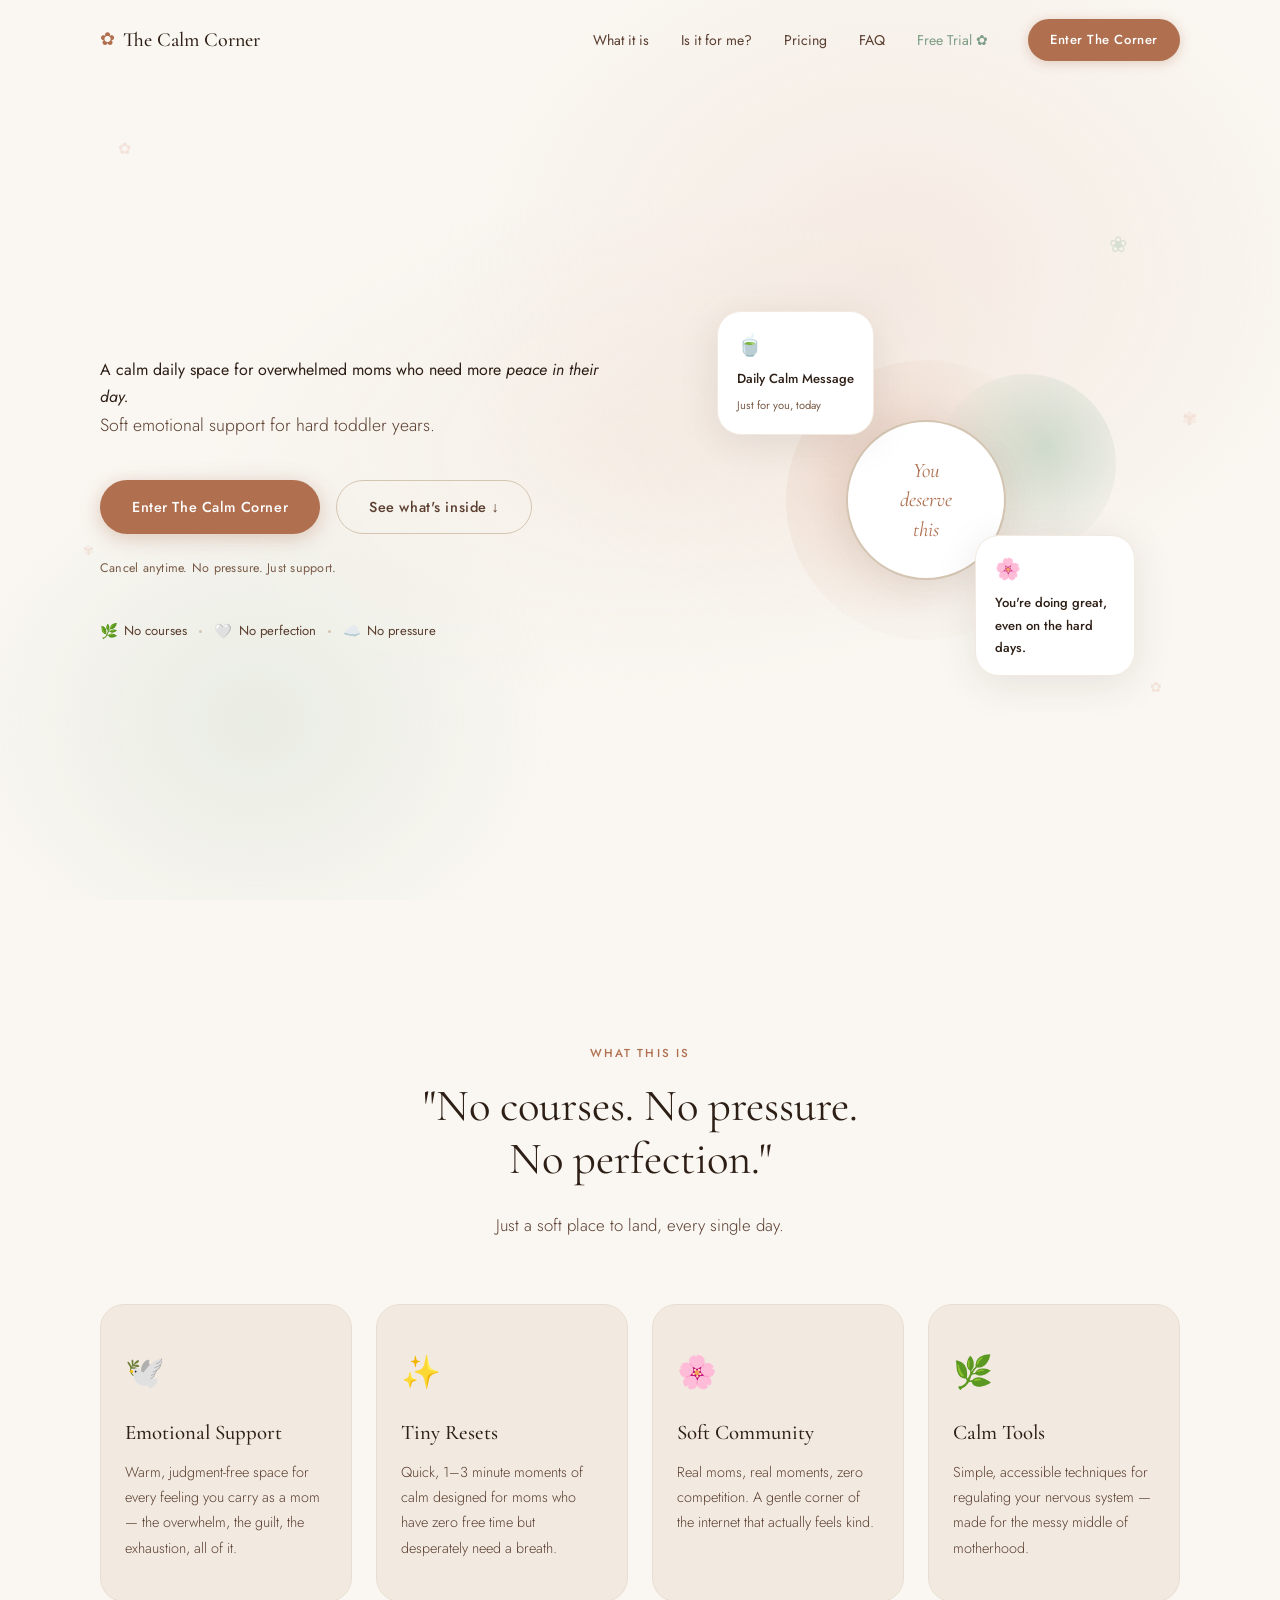
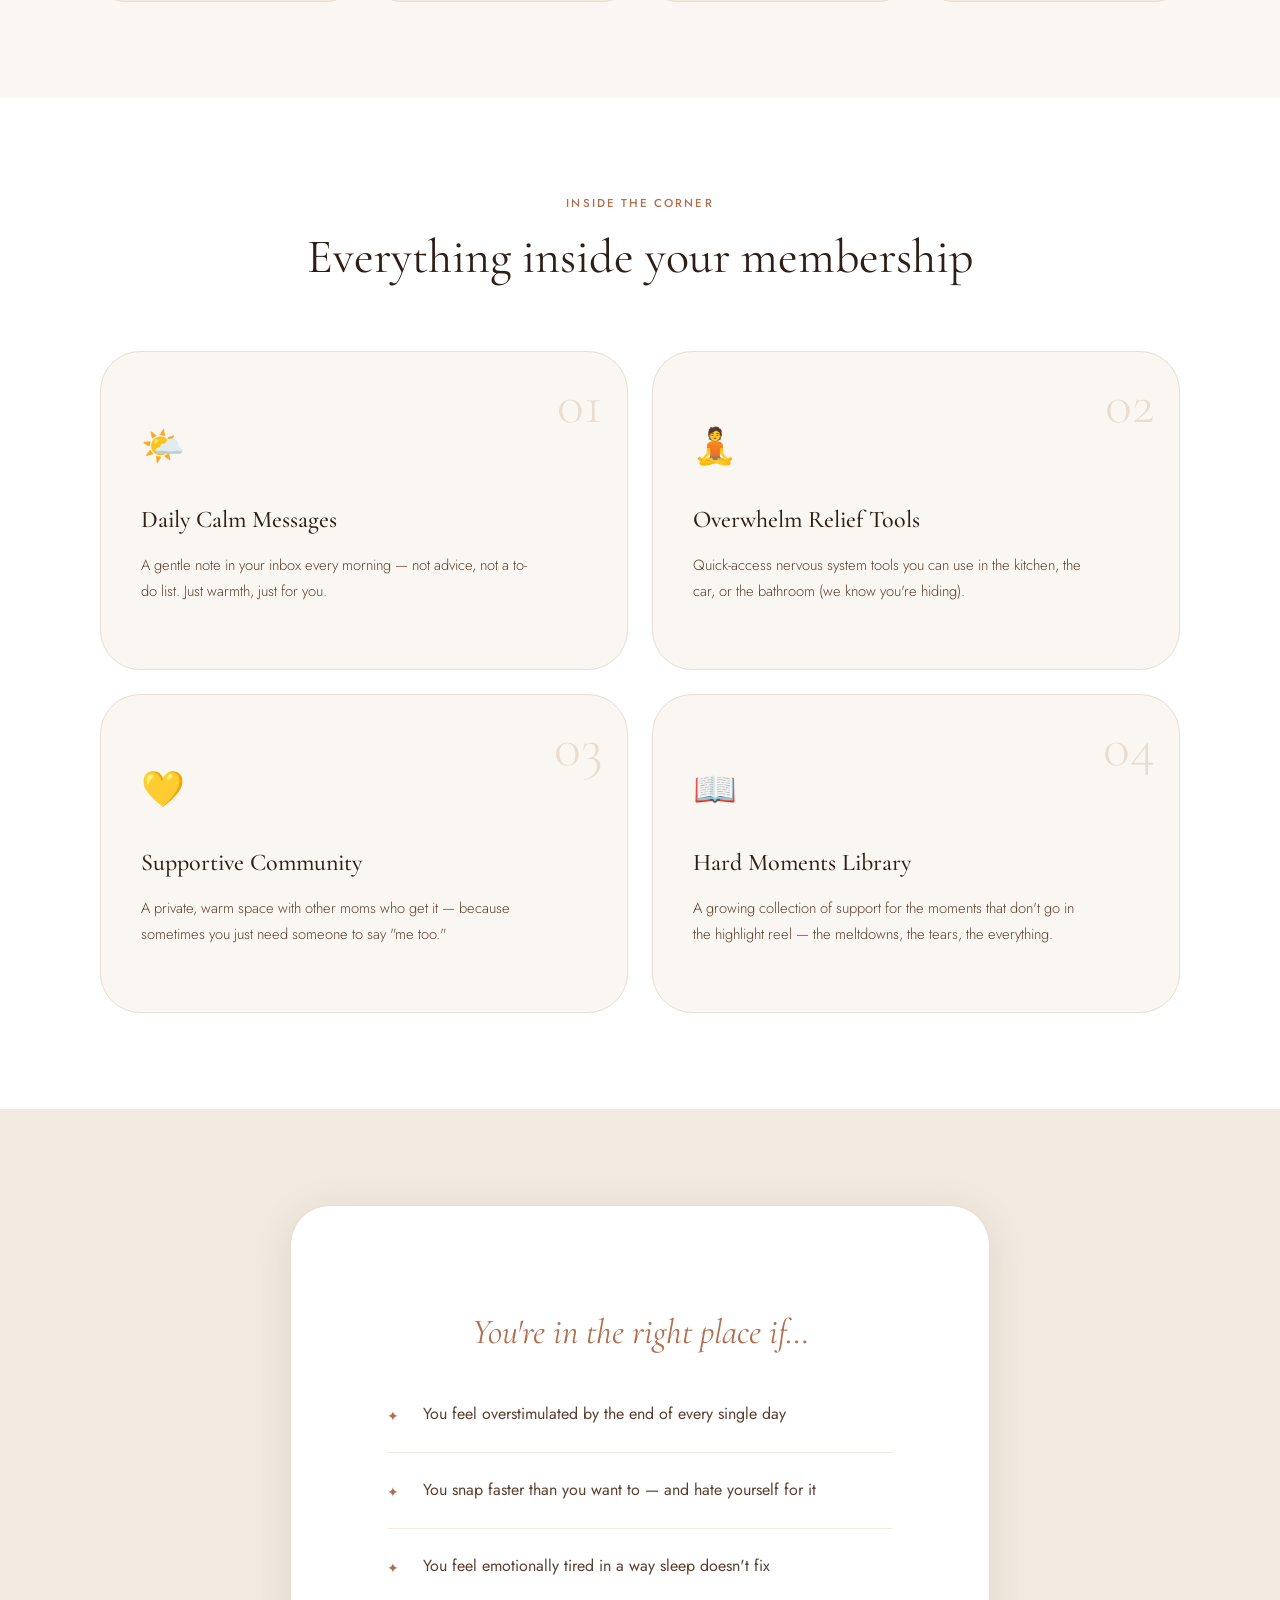
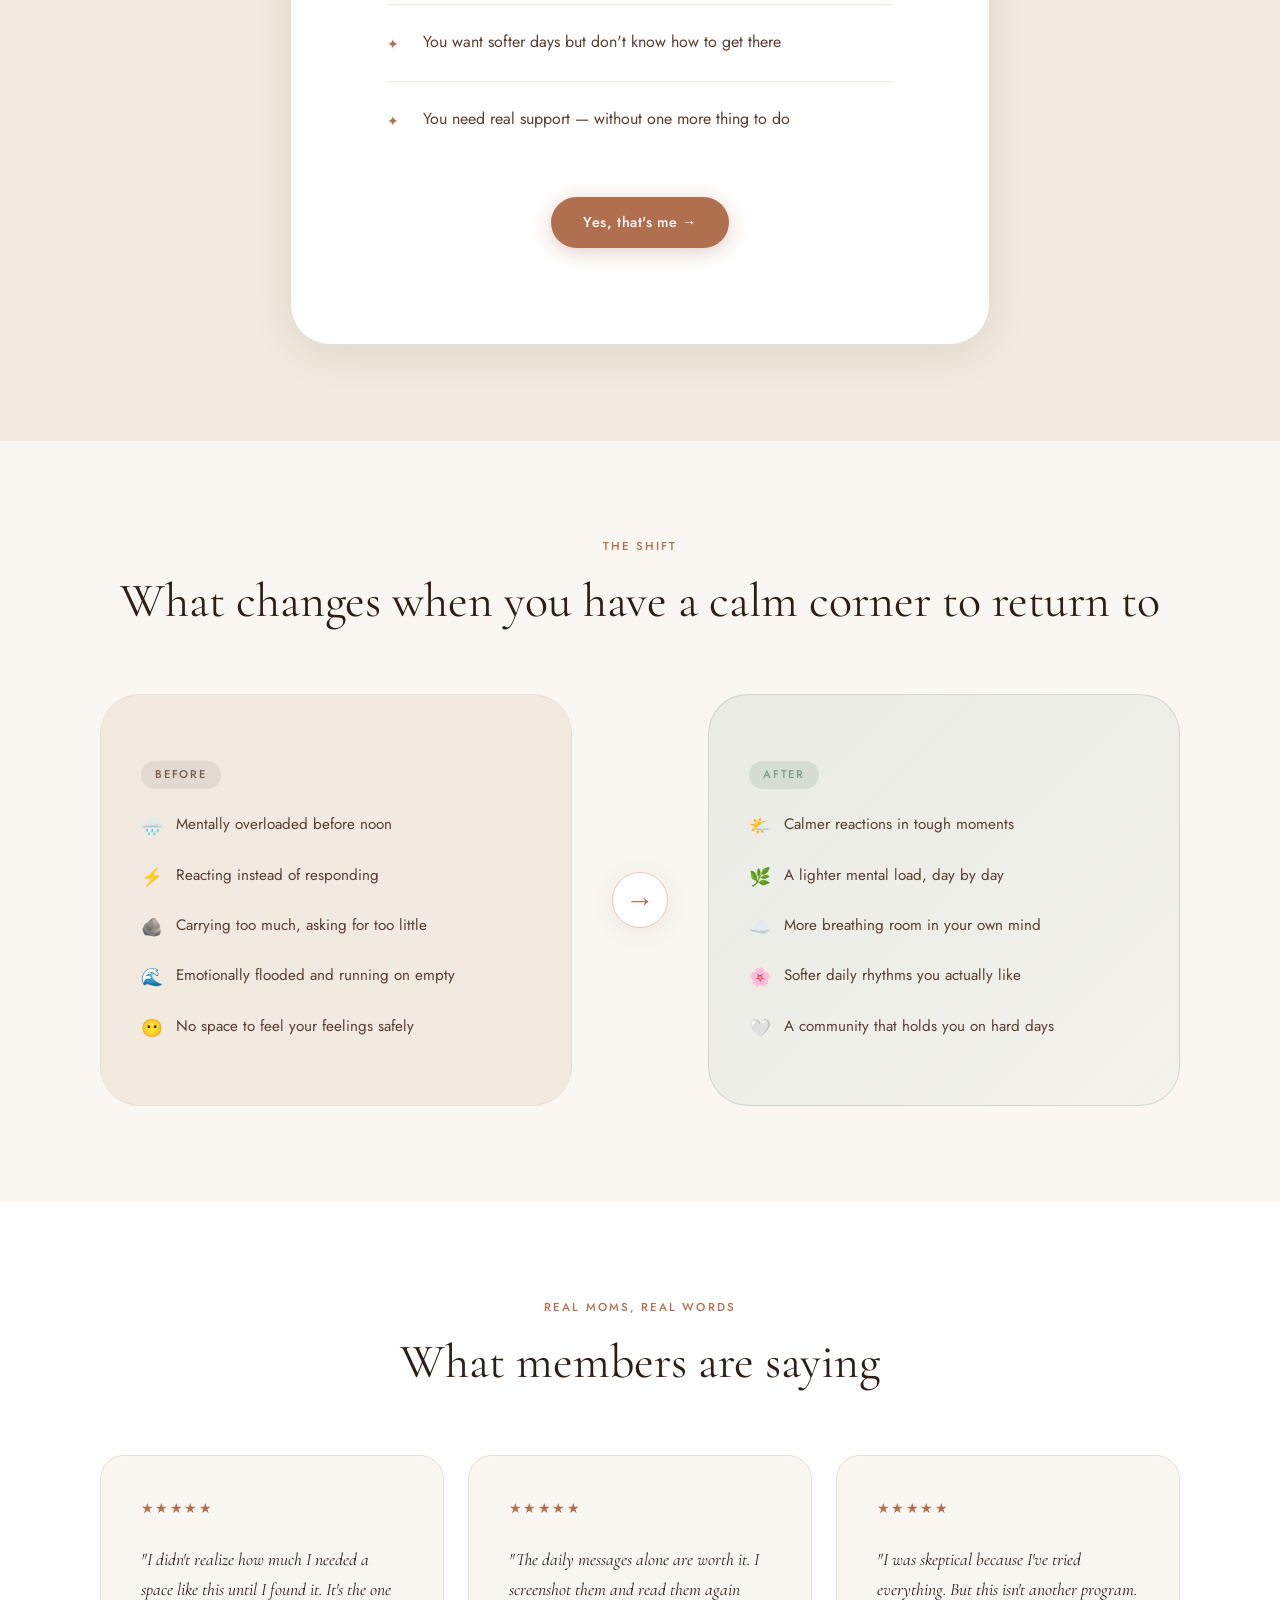
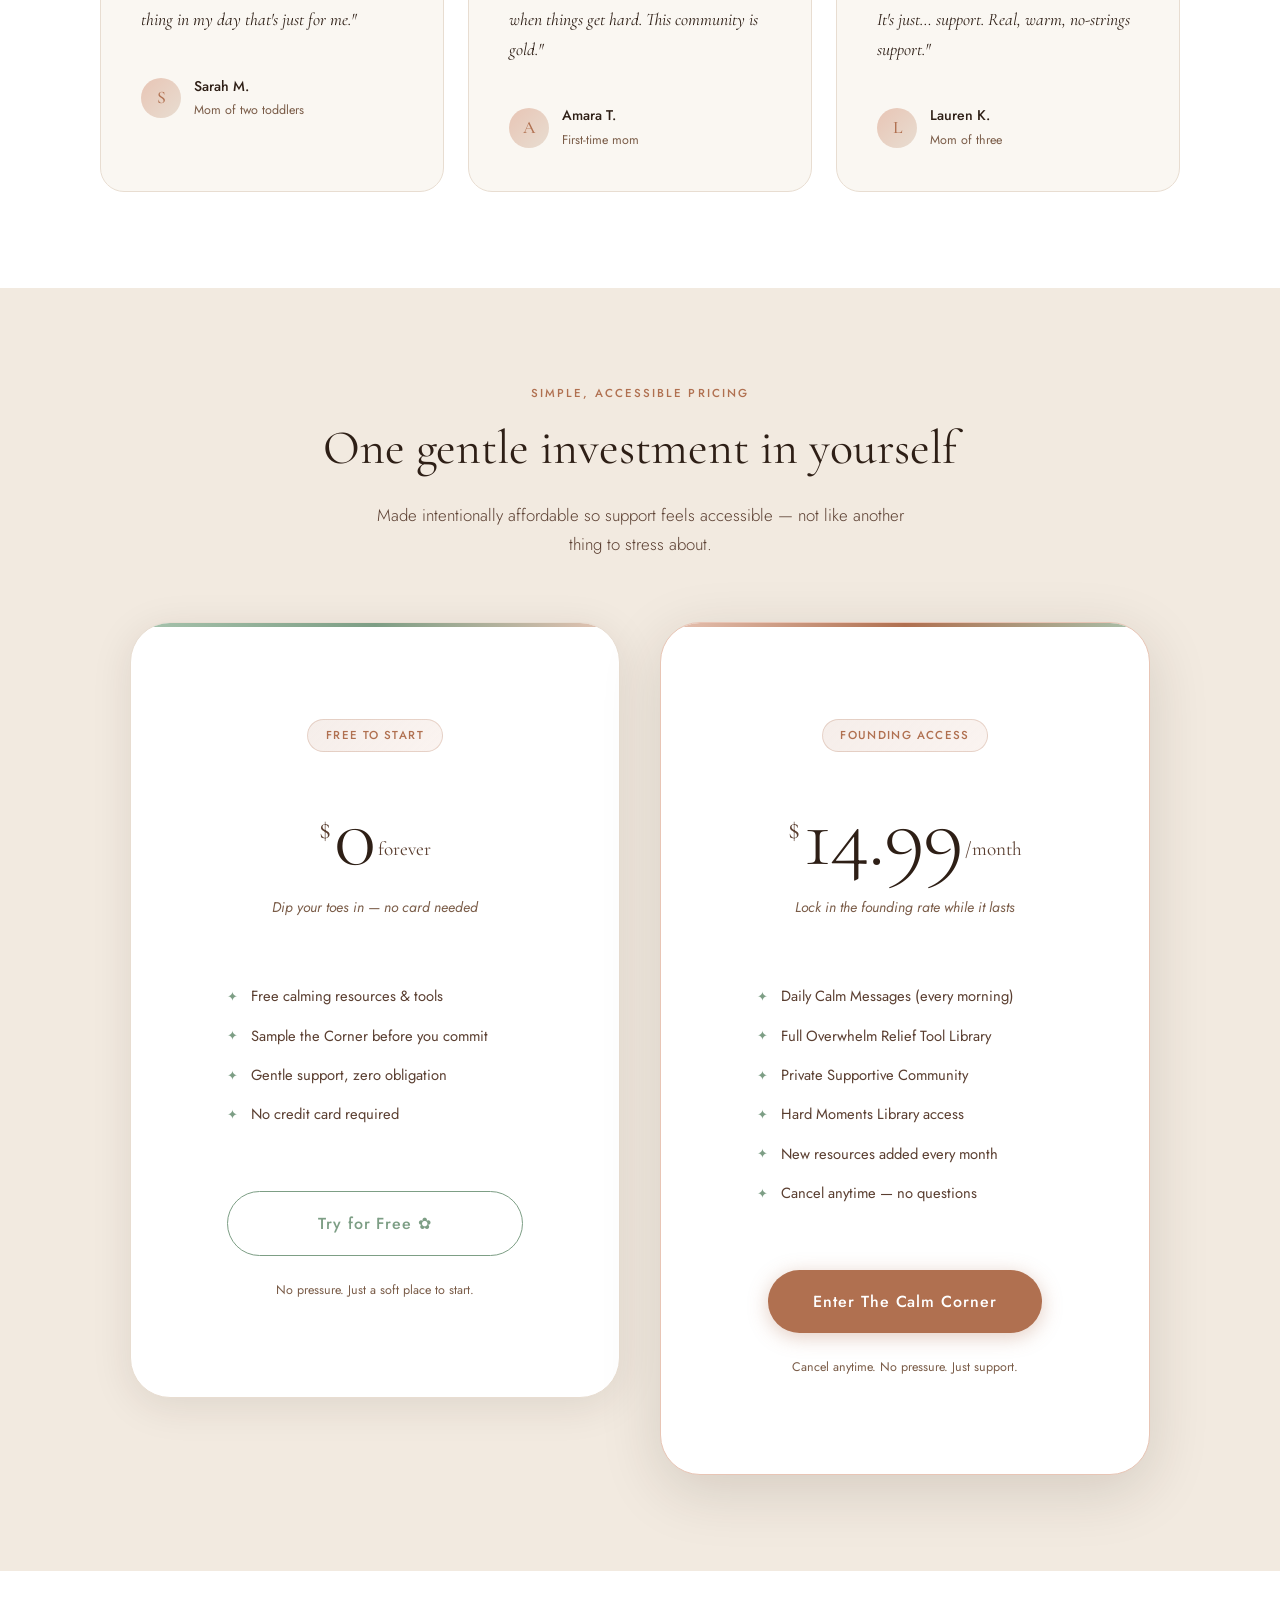
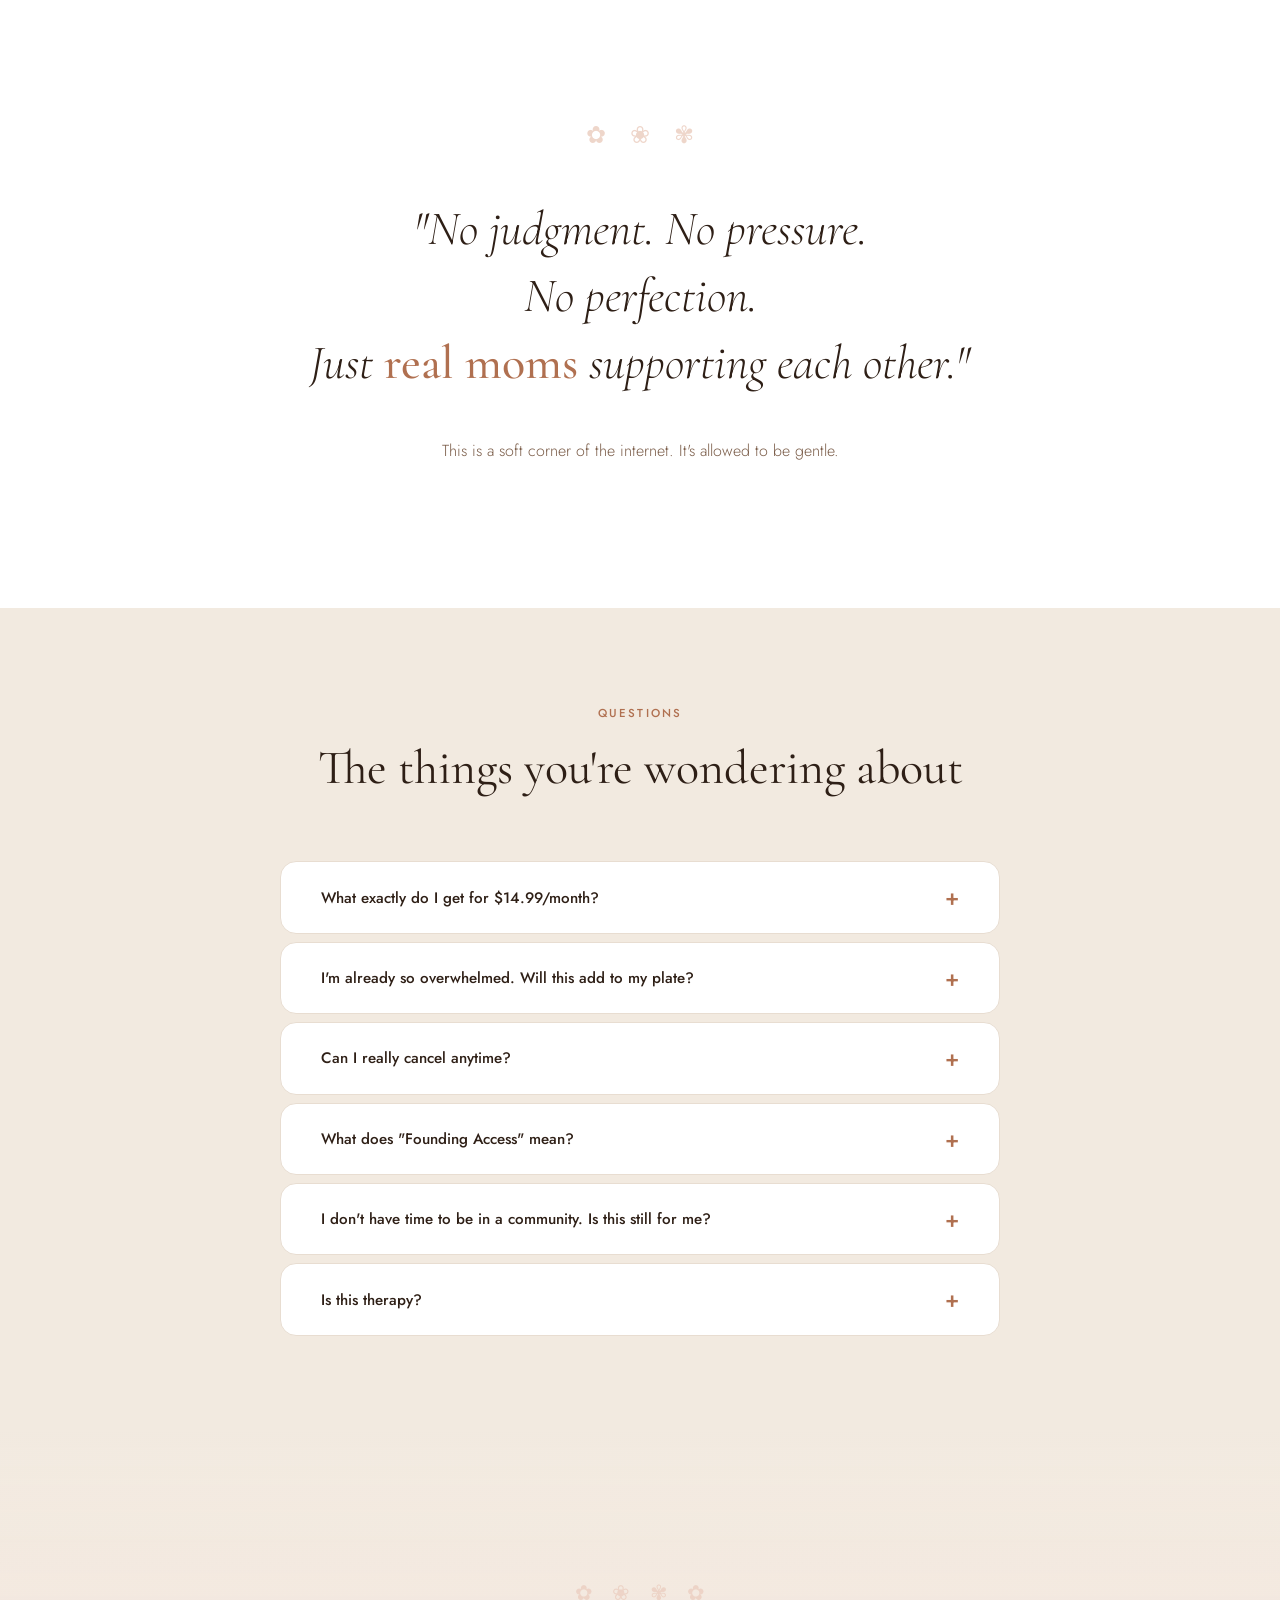
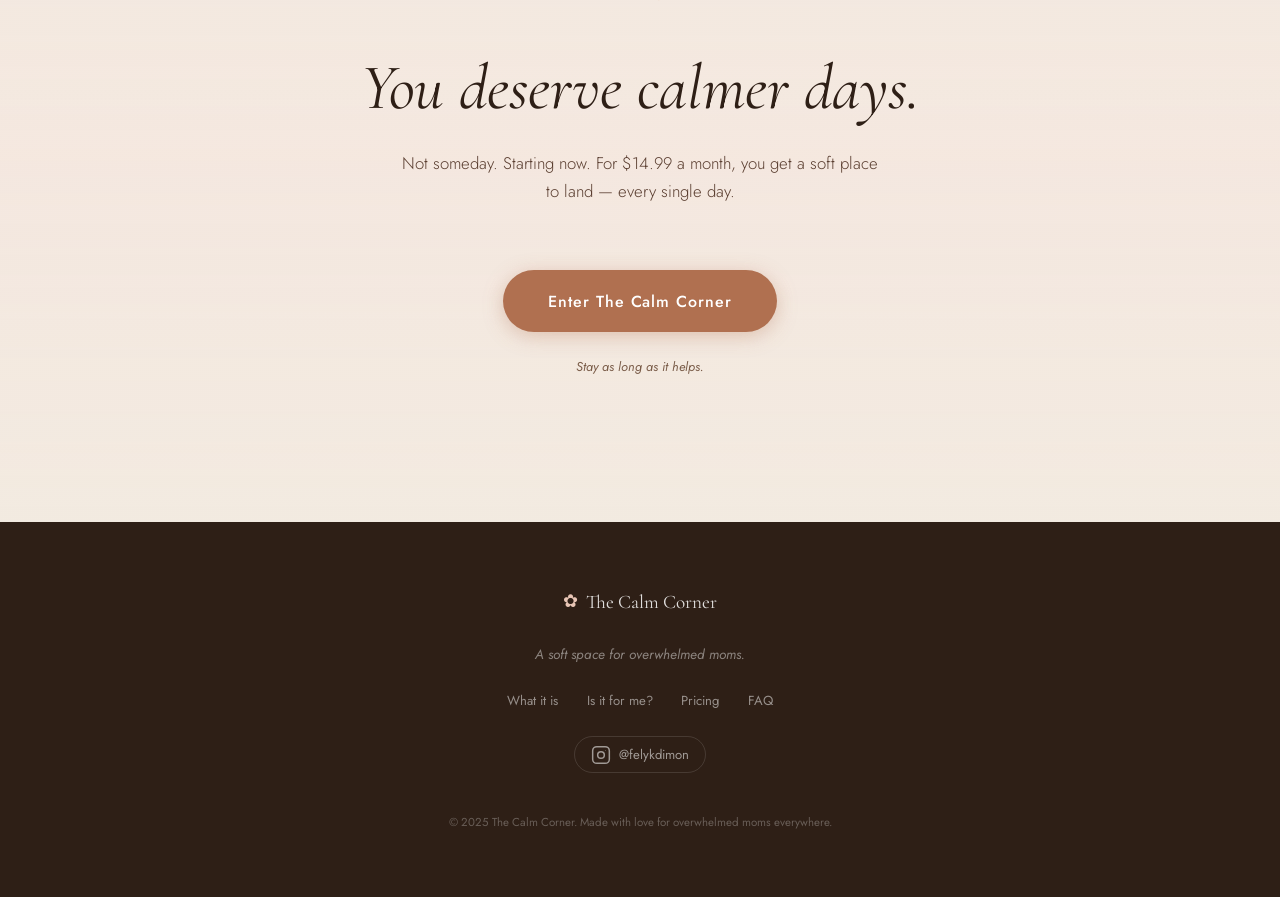
==== commit e81c4a83: "Update index.html" ====
--- a/index.html
+++ b/index.html
@@ -372,7 +372,7 @@
             <div class="pricing-badge">Founding Access</div>
             <div class="pricing-amount">
               <span class="pricing-dollar">$</span>
-              <span class="pricing-num">9</span>
+              <span class="pricing-num">14.99</span>
               <span class="pricing-per">/month</span>
             </div>
             <p class="pricing-tagline">Lock in the founding rate while it lasts</p>
@@ -420,7 +420,7 @@
 
           <div class="faq-item reveal" role="listitem">
             <button class="faq-q" aria-expanded="false" aria-controls="faq-1">
-              <span>What exactly do I get for $9/month?</span>
+              <span>What exactly do I get for $14.99/month?</span>
               <span class="faq-arrow" aria-hidden="true">+</span>
             </button>
             <div class="faq-a" id="faq-1" role="region" hidden>
@@ -454,7 +454,7 @@
               <span class="faq-arrow" aria-hidden="true">+</span>
             </button>
             <div class="faq-a" id="faq-4" role="region" hidden>
-              <p>The Calm Corner is in its early days, and $9/month is the founding rate — intentionally kept low to make it accessible. As the community and library grow, the price may increase for new members. Founding members lock in this rate for as long as they stay.</p>
+              <p>The Calm Corner is in its early days, and $14.99/month is the founding rate — intentionally kept low to make it accessible. As the community and library grow, the price may increase for new members. Founding members lock in this rate for as long as they stay.</p>
             </div>
           </div>
 
@@ -490,7 +490,7 @@
             <span>✿</span><span>❀</span><span>✾</span><span>✿</span>
           </div>
           <h2 class="final-headline">You deserve calmer days.</h2>
-          <p class="final-sub">Not someday. Starting now. For $9 a month, you get a soft place to land — every single day.</p>
+          <p class="final-sub">Not someday. Starting now. For $14.99 a month, you get a soft place to land — every single day.</p>
           <a href="https://www.instagram.com/felykdimon/" target="_blank" rel="noopener noreferrer" class="btn btn-primary btn-large">Enter The Calm Corner</a>
           <p class="final-micro">Stay as long as it helps.</p>
         </div>
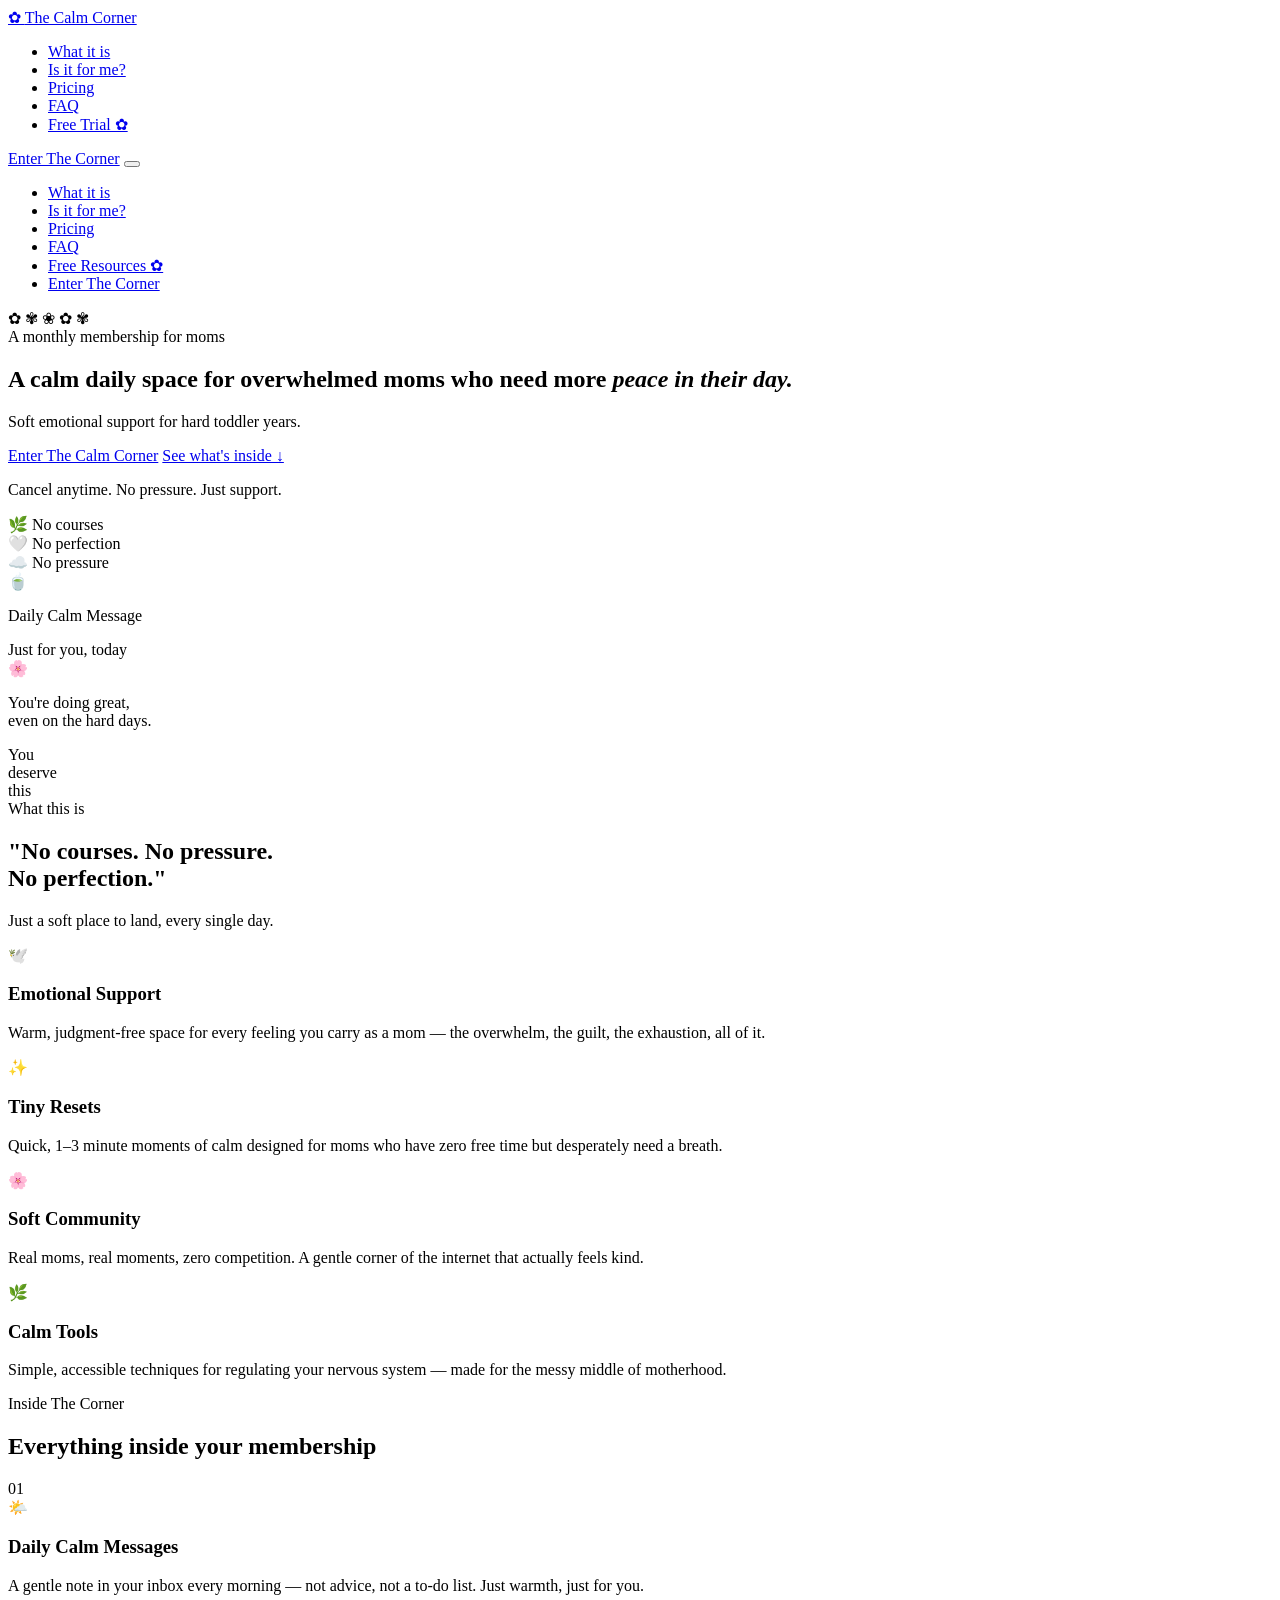
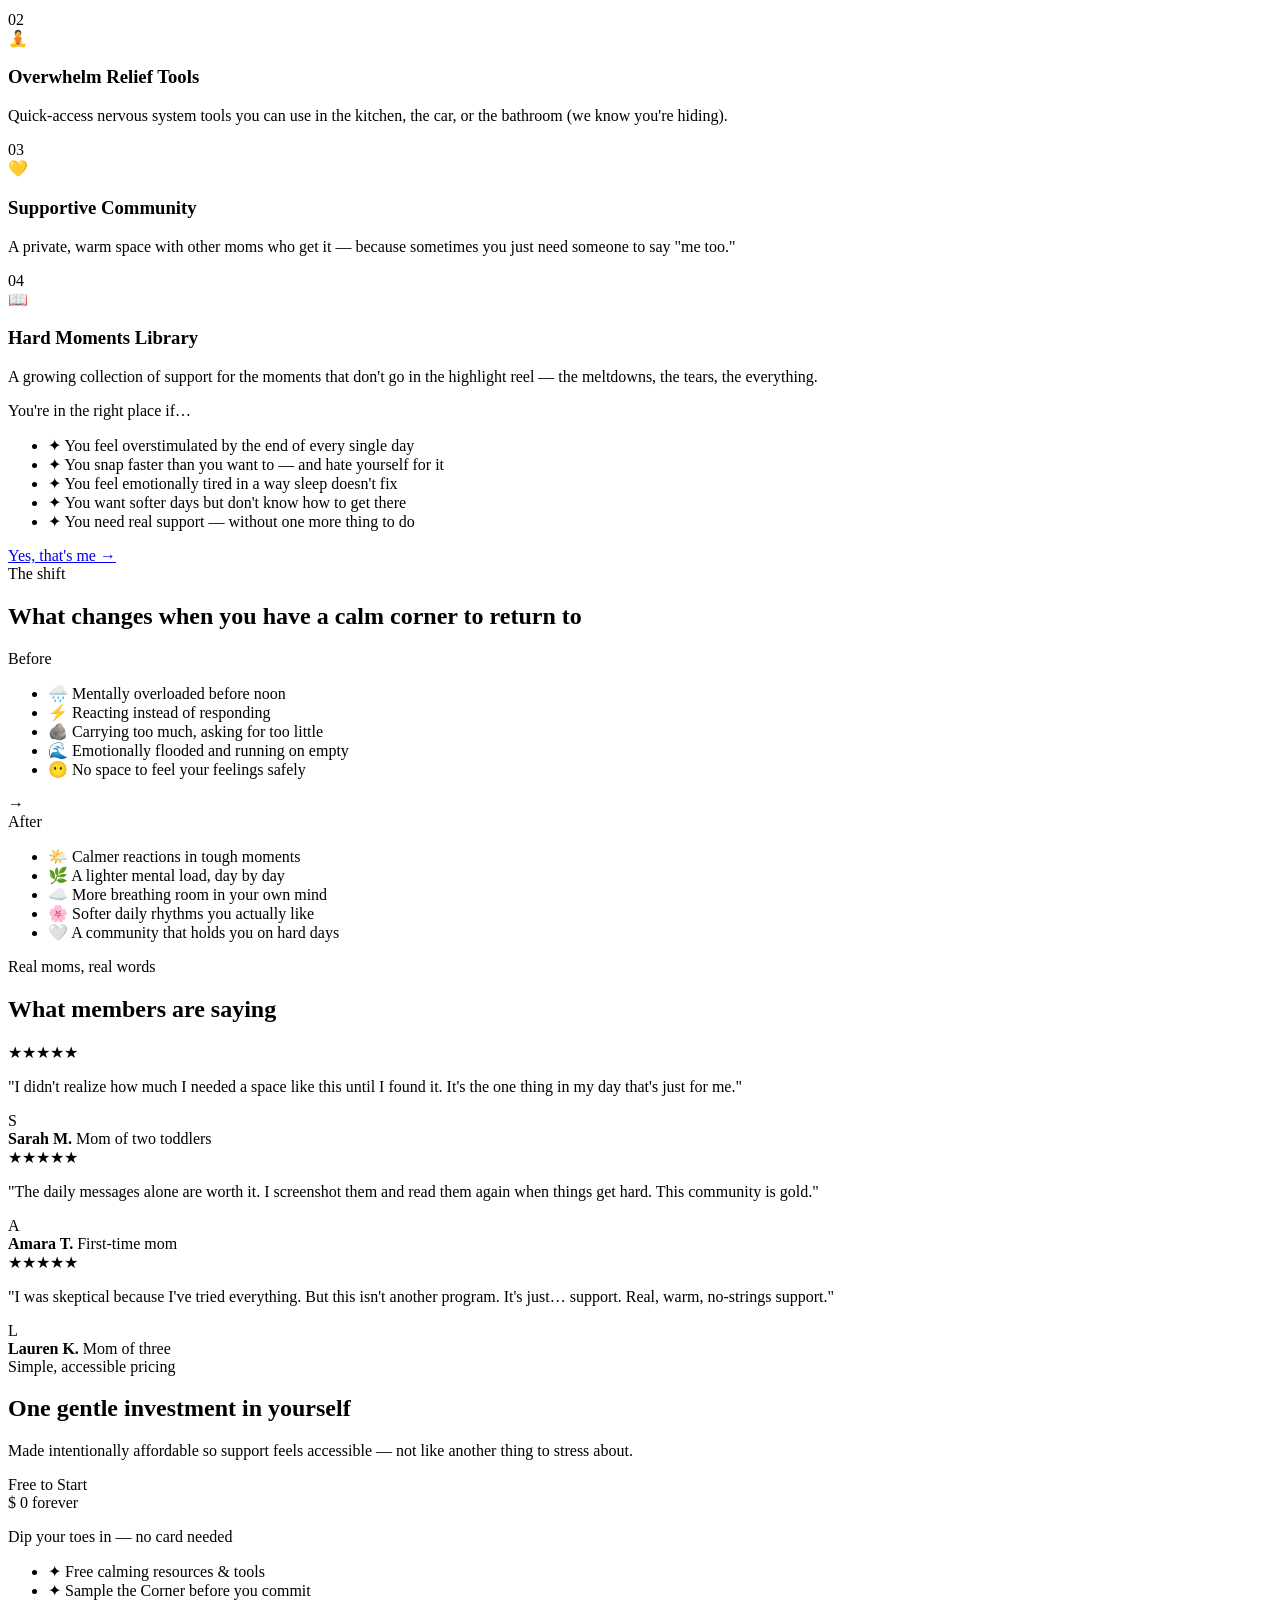
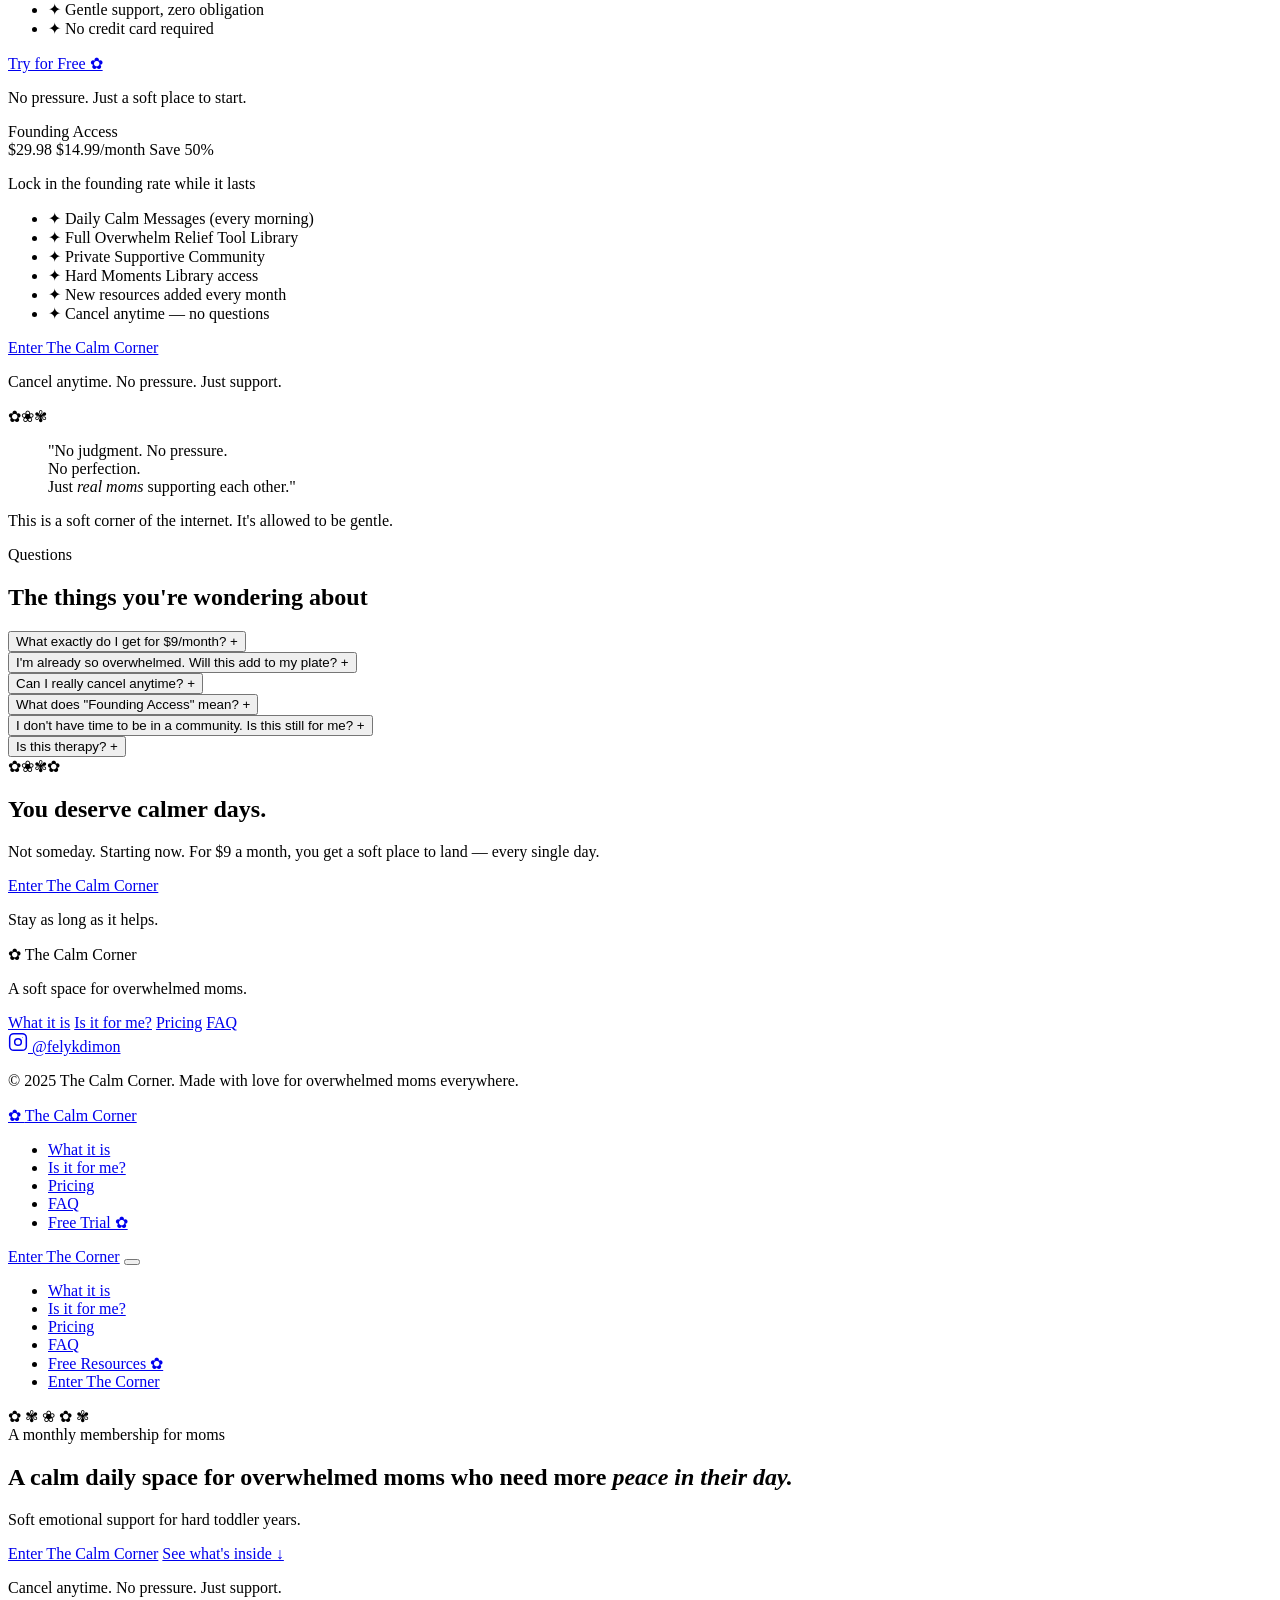
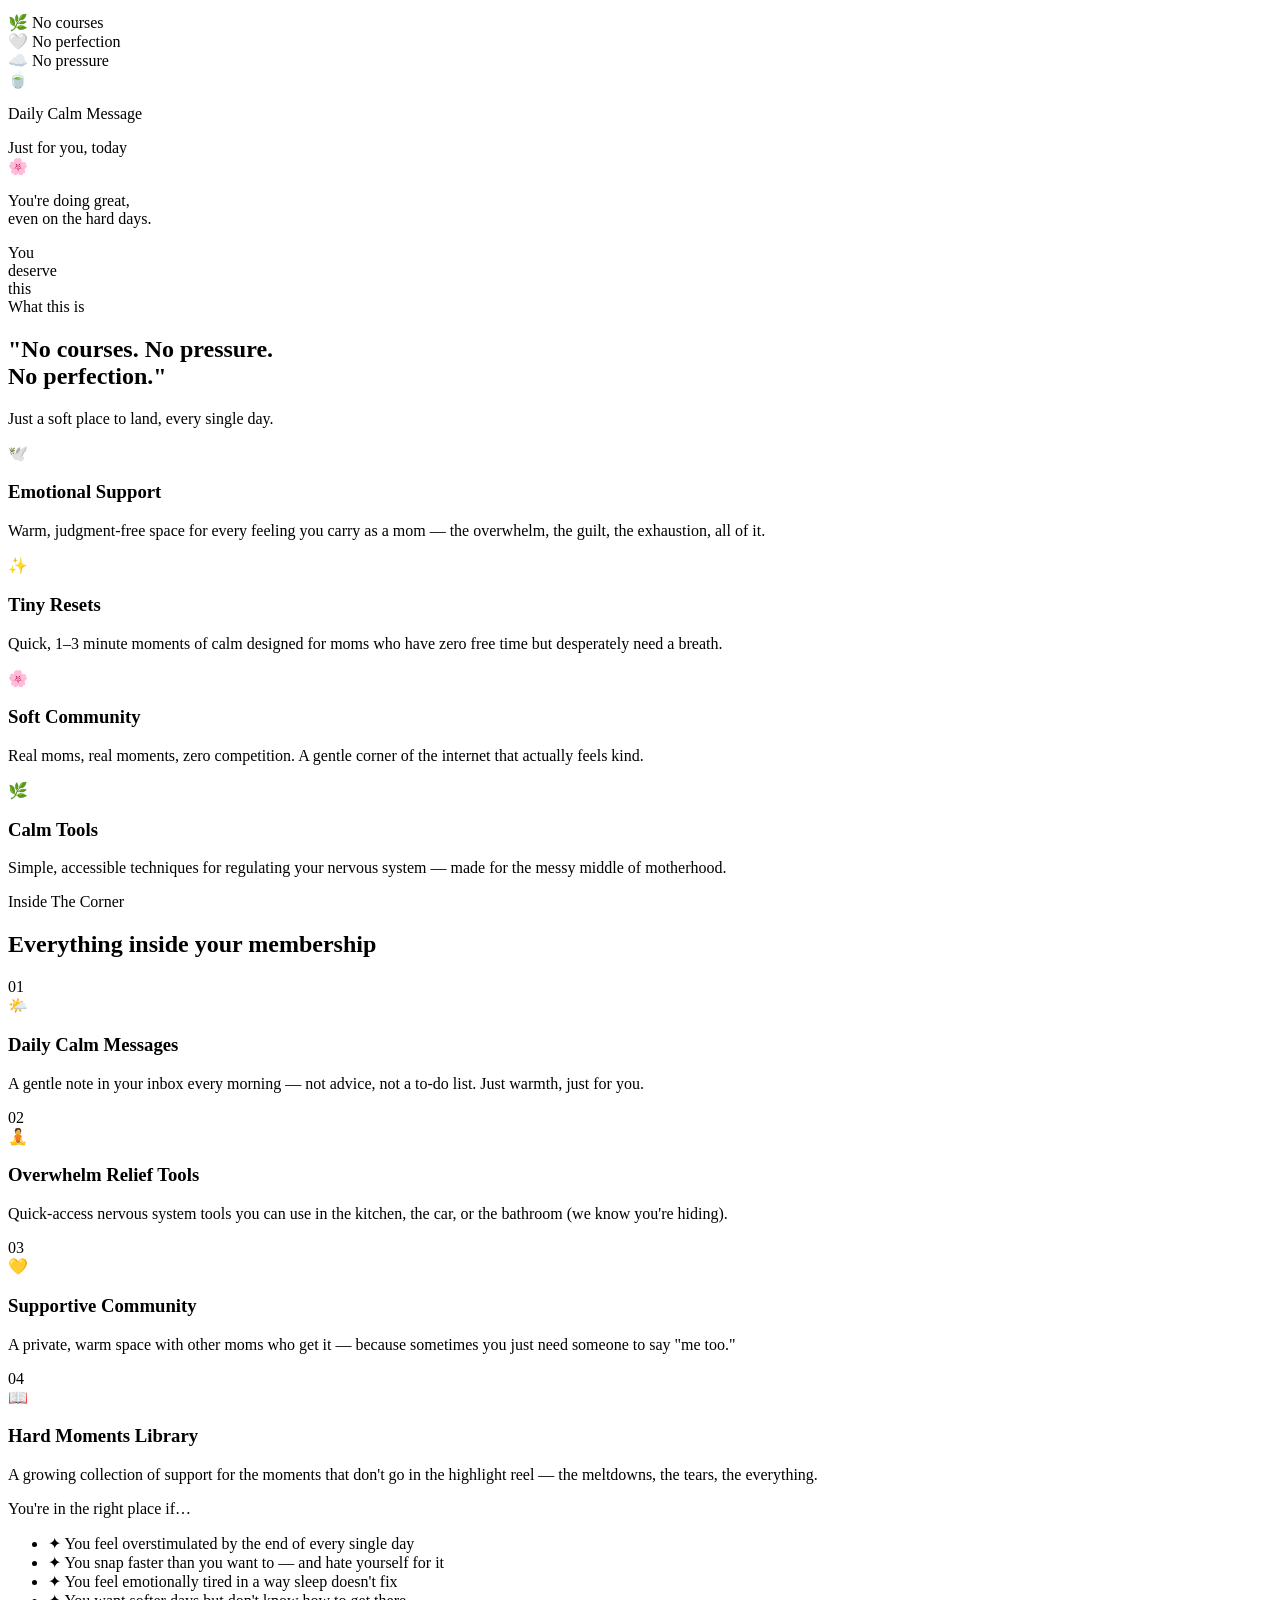
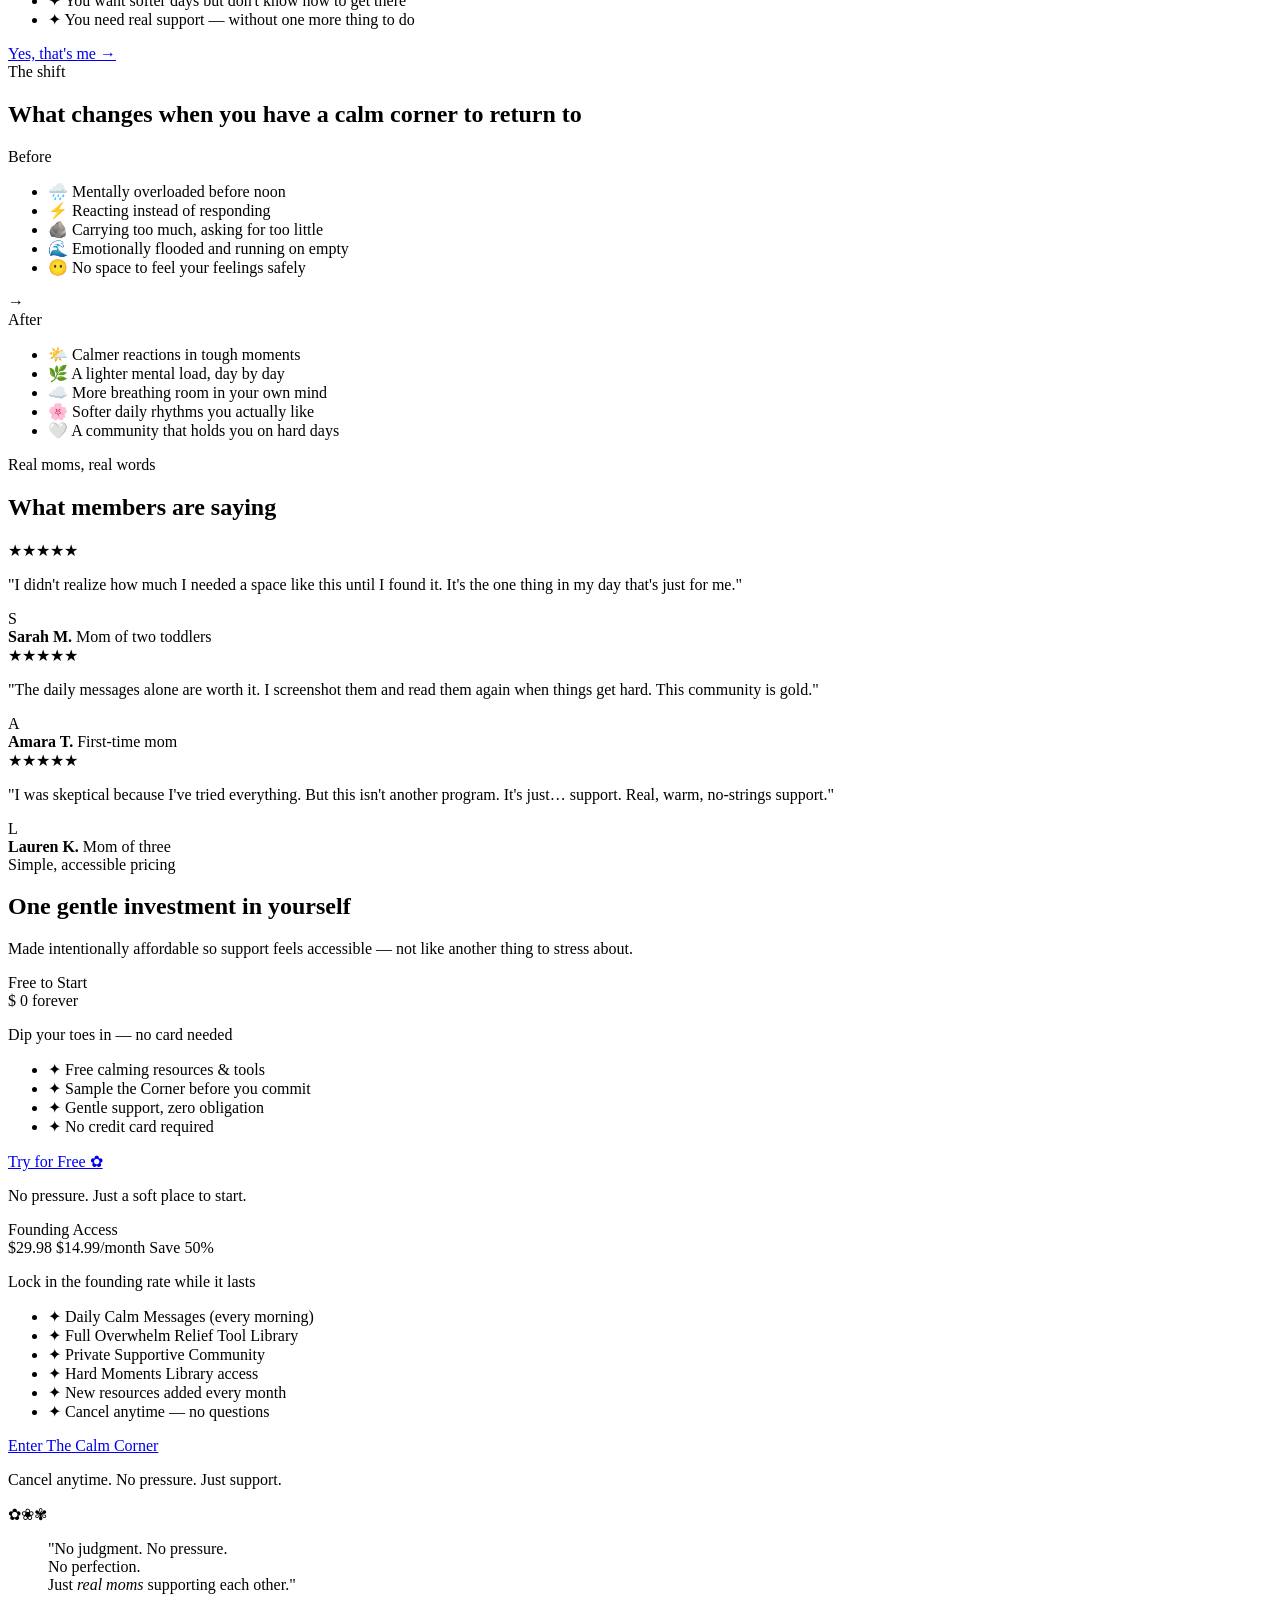
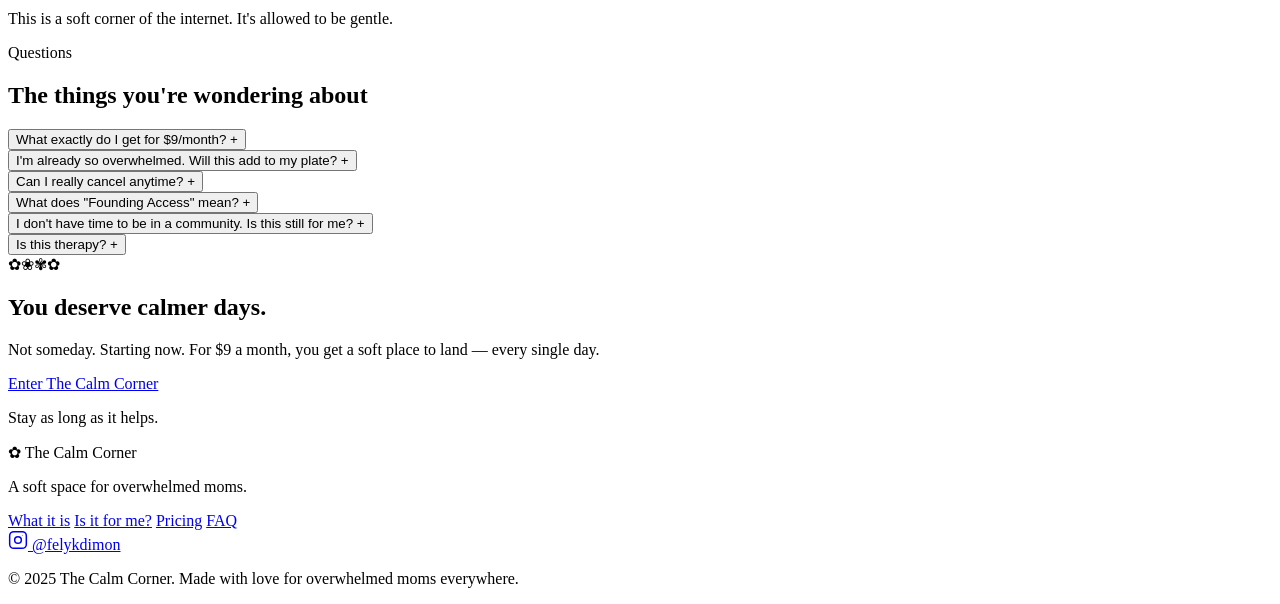
==== commit 95bf4a4f: "Create index.html" ====
--- a/index.html
+++ b/index.html
@@ -70,7 +70,8 @@
         <span class="petal p5">✾</span>
       </div>
 
-      <div class="hero-content reveal"
+      <div class="hero-content reveal">
+        <span class="hero-eyebrow">A monthly membership for moms</span>
         <h1 class="hero-headline">
           A calm daily space for overwhelmed moms who need more
           <em>peace in their day.</em>
@@ -370,10 +371,10 @@
           <!-- PAID CARD -->
           <div class="pricing-card pricing-card-paid reveal reveal-delay-1" role="article">
             <div class="pricing-badge">Founding Access</div>
-            <div class="pricing-amount">
-              <span class="pricing-dollar">$</span>
-              <span class="pricing-num">14.99</span>
-              <span class="pricing-per">/month</span>
+            <div class="pricing-amount-row">
+              <span class="pricing-original">$29.98</span>
+              <span class="pricing-current">$14.99<span class="pricing-per">/month</span></span>
+              <span class="pricing-save-badge">Save 50%</span>
             </div>
             <p class="pricing-tagline">Lock in the founding rate while it lasts</p>
 
@@ -420,7 +421,7 @@
 
           <div class="faq-item reveal" role="listitem">
             <button class="faq-q" aria-expanded="false" aria-controls="faq-1">
-              <span>What exactly do I get for $14.99/month?</span>
+              <span>What exactly do I get for $9/month?</span>
               <span class="faq-arrow" aria-hidden="true">+</span>
             </button>
             <div class="faq-a" id="faq-1" role="region" hidden>
@@ -454,7 +455,7 @@
               <span class="faq-arrow" aria-hidden="true">+</span>
             </button>
             <div class="faq-a" id="faq-4" role="region" hidden>
-              <p>The Calm Corner is in its early days, and $14.99/month is the founding rate — intentionally kept low to make it accessible. As the community and library grow, the price may increase for new members. Founding members lock in this rate for as long as they stay.</p>
+              <p>The Calm Corner is in its early days, and $9/month is the founding rate — intentionally kept low to make it accessible. As the community and library grow, the price may increase for new members. Founding members lock in this rate for as long as they stay.</p>
             </div>
           </div>
 
@@ -490,7 +491,7 @@
             <span>✿</span><span>❀</span><span>✾</span><span>✿</span>
           </div>
           <h2 class="final-headline">You deserve calmer days.</h2>
-          <p class="final-sub">Not someday. Starting now. For $14.99 a month, you get a soft place to land — every single day.</p>
+          <p class="final-sub">Not someday. Starting now. For $9 a month, you get a soft place to land — every single day.</p>
           <a href="https://www.instagram.com/felykdimon/" target="_blank" rel="noopener noreferrer" class="btn btn-primary btn-large">Enter The Calm Corner</a>
           <p class="final-micro">Stay as long as it helps.</p>
         </div>
@@ -531,4 +532,538 @@
 
   <script src="script.js"></script>
 </body>
+</html><!DOCTYPE html>
+<html lang="en">
+<head>
+  <meta charset="UTF-8" />
+  <meta name="viewport" content="width=device-width, initial-scale=1.0" />
+  <title>The Calm Corner — A Daily Space for Overwhelmed Moms</title>
+  <meta name="description" content="The Calm Corner is a soft, supportive monthly membership for overwhelmed moms. Emotional support, calm tools, and a gentle community — for just $9/month." />
+
+  <!-- Open Graph -->
+  <meta property="og:title" content="The Calm Corner — Peace for Overwhelmed Moms" />
+  <meta property="og:description" content="Tiny resets. Soft community. Calm tools. A daily support space made just for moms." />
+  <meta property="og:type" content="website" />
+  <meta property="og:image" content="assets/og-image.jpg" />
+
+  <!-- Fonts -->
+  <link rel="preconnect" href="https://fonts.googleapis.com" />
+  <link rel="preconnect" href="https://fonts.gstatic.com" crossorigin />
+  <link href="https://fonts.googleapis.com/css2?family=Cormorant+Garamond:ital,wght@0,300;0,400;0,500;0,600;1,300;1,400&family=Jost:wght@300;400;500&display=swap" rel="stylesheet" />
+
+  <link rel="stylesheet" href="styles.css" />
+</head>
+<body>
+
+  <!-- ─── NAVBAR ─────────────────────────────────────────────── -->
+  <header class="navbar" id="navbar" role="banner">
+    <nav class="nav-inner" aria-label="Main navigation">
+      <a href="#hero" class="nav-logo" aria-label="The Calm Corner home">
+        <span class="logo-leaf" aria-hidden="true">✿</span>
+        <span>The Calm Corner</span>
+      </a>
+
+      <ul class="nav-links" role="list">
+        <li><a href="#what-is-it">What it is</a></li>
+        <li><a href="#for-you">Is it for me?</a></li>
+        <li><a href="#pricing">Pricing</a></li>
+        <li><a href="#faq">FAQ</a></li>
+        <li><a href="https://whop.com/calm-corner/free-resources-23/" target="_blank" rel="noopener noreferrer" class="nav-link-free">Free Trial ✿</a></li>
+      </ul>
+
+      <a href="#pricing" class="btn btn-nav" aria-label="Join The Calm Corner">Enter The Corner</a>
+
+      <button class="hamburger" id="hamburger" aria-label="Open menu" aria-expanded="false" aria-controls="mobile-menu">
+        <span></span><span></span><span></span>
+      </button>
+    </nav>
+
+    <!-- Mobile menu -->
+    <div class="mobile-menu" id="mobile-menu" role="dialog" aria-label="Mobile navigation" aria-hidden="true">
+      <ul role="list">
+        <li><a href="#what-is-it" class="mobile-link">What it is</a></li>
+        <li><a href="#for-you" class="mobile-link">Is it for me?</a></li>
+        <li><a href="#pricing" class="mobile-link">Pricing</a></li>
+        <li><a href="#faq" class="mobile-link">FAQ</a></li>
+        <li><a href="https://whop.com/calm-corner/free-resources-23/" target="_blank" rel="noopener noreferrer" class="mobile-link mobile-link-free">Free Resources ✿</a></li>
+        <li><a href="#pricing" class="btn btn-mobile-cta">Enter The Corner</a></li>
+      </ul>
+    </div>
+  </header>
+
+  <main>
+
+    <!-- ─── HERO ──────────────────────────────────────────────── -->
+    <section class="hero" id="hero" aria-label="Hero">
+      <div class="hero-bg-texture" aria-hidden="true"></div>
+      <div class="hero-petals" aria-hidden="true">
+        <span class="petal p1">✿</span>
+        <span class="petal p2">✾</span>
+        <span class="petal p3">❀</span>
+        <span class="petal p4">✿</span>
+        <span class="petal p5">✾</span>
+      </div>
+
+      <div class="hero-content reveal">
+        <span class="hero-eyebrow">A monthly membership for moms</span>
+        <h1 class="hero-headline">
+          A calm daily space for overwhelmed moms who need more
+          <em>peace in their day.</em>
+        </h1>
+        <p class="hero-sub">Soft emotional support for hard toddler years.</p>
+
+        <div class="hero-ctas">
+          <a href="#pricing" class="btn btn-primary">Enter The Calm Corner</a>
+          <a href="#what-is-it" class="btn btn-ghost">See what's inside ↓</a>
+        </div>
+
+        <p class="microcopy">Cancel anytime. No pressure. Just support.</p>
+
+        <div class="trust-row" role="list" aria-label="Trust indicators">
+          <div class="trust-item" role="listitem">
+            <span class="trust-icon" aria-hidden="true">🌿</span>
+            <span>No courses</span>
+          </div>
+          <div class="trust-dot" aria-hidden="true"></div>
+          <div class="trust-item" role="listitem">
+            <span class="trust-icon" aria-hidden="true">🤍</span>
+            <span>No perfection</span>
+          </div>
+          <div class="trust-dot" aria-hidden="true"></div>
+          <div class="trust-item" role="listitem">
+            <span class="trust-icon" aria-hidden="true">☁️</span>
+            <span>No pressure</span>
+          </div>
+        </div>
+      </div>
+
+      <div class="hero-visual reveal reveal-delay-1" aria-hidden="true">
+        <div class="hero-illustration">
+          <div class="illustration-card card-float-1">
+            <span class="card-emoji">🍵</span>
+            <p>Daily Calm Message</p>
+            <span class="card-sub">Just for you, today</span>
+          </div>
+          <div class="illustration-card card-float-2">
+            <span class="card-emoji">🌸</span>
+            <p>You're doing great,<br/>even on the hard days.</p>
+          </div>
+          <div class="illustration-orb orb-1"></div>
+          <div class="illustration-orb orb-2"></div>
+          <div class="illustration-center">
+            <div class="center-circle">
+              <span class="center-text">You<br/>deserve<br/>this</span>
+            </div>
+          </div>
+        </div>
+      </div>
+    </section>
+
+    <!-- ─── WHAT THIS IS ──────────────────────────────────────── -->
+    <section class="what-is-it" id="what-is-it" aria-label="What The Calm Corner is">
+      <div class="container">
+        <div class="section-label reveal">What this is</div>
+        <h2 class="section-title reveal">
+          "No courses. No pressure.<br/>No perfection."
+        </h2>
+        <p class="section-sub reveal">Just a soft place to land, every single day.</p>
+
+        <div class="what-grid">
+          <article class="what-card reveal" tabindex="0">
+            <div class="what-icon" aria-hidden="true">🕊️</div>
+            <h3>Emotional Support</h3>
+            <p>Warm, judgment-free space for every feeling you carry as a mom — the overwhelm, the guilt, the exhaustion, all of it.</p>
+          </article>
+          <article class="what-card reveal reveal-delay-1" tabindex="0">
+            <div class="what-icon" aria-hidden="true">✨</div>
+            <h3>Tiny Resets</h3>
+            <p>Quick, 1–3 minute moments of calm designed for moms who have zero free time but desperately need a breath.</p>
+          </article>
+          <article class="what-card reveal reveal-delay-2" tabindex="0">
+            <div class="what-icon" aria-hidden="true">🌸</div>
+            <h3>Soft Community</h3>
+            <p>Real moms, real moments, zero competition. A gentle corner of the internet that actually feels kind.</p>
+          </article>
+          <article class="what-card reveal reveal-delay-3" tabindex="0">
+            <div class="what-icon" aria-hidden="true">🌿</div>
+            <h3>Calm Tools</h3>
+            <p>Simple, accessible techniques for regulating your nervous system — made for the messy middle of motherhood.</p>
+          </article>
+        </div>
+      </div>
+    </section>
+
+    <!-- ─── BENEFITS GRID ─────────────────────────────────────── -->
+    <section class="benefits" id="benefits" aria-label="Member benefits">
+      <div class="container">
+        <div class="section-label reveal">Inside The Corner</div>
+        <h2 class="section-title reveal">Everything inside your membership</h2>
+
+        <div class="benefits-grid">
+          <article class="benefit-card reveal" tabindex="0">
+            <div class="benefit-num" aria-hidden="true">01</div>
+            <div class="benefit-icon" aria-hidden="true">🌤️</div>
+            <h3>Daily Calm Messages</h3>
+            <p>A gentle note in your inbox every morning — not advice, not a to-do list. Just warmth, just for you.</p>
+          </article>
+          <article class="benefit-card reveal reveal-delay-1" tabindex="0">
+            <div class="benefit-num" aria-hidden="true">02</div>
+            <div class="benefit-icon" aria-hidden="true">🧘</div>
+            <h3>Overwhelm Relief Tools</h3>
+            <p>Quick-access nervous system tools you can use in the kitchen, the car, or the bathroom (we know you're hiding).</p>
+          </article>
+          <article class="benefit-card reveal reveal-delay-2" tabindex="0">
+            <div class="benefit-num" aria-hidden="true">03</div>
+            <div class="benefit-icon" aria-hidden="true">💛</div>
+            <h3>Supportive Community</h3>
+            <p>A private, warm space with other moms who get it — because sometimes you just need someone to say "me too."</p>
+          </article>
+          <article class="benefit-card reveal reveal-delay-3" tabindex="0">
+            <div class="benefit-num" aria-hidden="true">04</div>
+            <div class="benefit-icon" aria-hidden="true">📖</div>
+            <h3>Hard Moments Library</h3>
+            <p>A growing collection of support for the moments that don't go in the highlight reel — the meltdowns, the tears, the everything.</p>
+          </article>
+        </div>
+      </div>
+    </section>
+
+    <!-- ─── WHO THIS IS FOR ───────────────────────────────────── -->
+    <section class="for-you" id="for-you" aria-label="Who this is for">
+      <div class="container">
+        <div class="for-you-inner reveal">
+          <div class="for-you-label">You're in the right place if…</div>
+          <ul class="for-you-list" role="list">
+            <li class="for-you-item">
+              <span class="check" aria-hidden="true">✦</span>
+              <span>You feel overstimulated by the end of every single day</span>
+            </li>
+            <li class="for-you-item">
+              <span class="check" aria-hidden="true">✦</span>
+              <span>You snap faster than you want to — and hate yourself for it</span>
+            </li>
+            <li class="for-you-item">
+              <span class="check" aria-hidden="true">✦</span>
+              <span>You feel emotionally tired in a way sleep doesn't fix</span>
+            </li>
+            <li class="for-you-item">
+              <span class="check" aria-hidden="true">✦</span>
+              <span>You want softer days but don't know how to get there</span>
+            </li>
+            <li class="for-you-item">
+              <span class="check" aria-hidden="true">✦</span>
+              <span>You need real support — without one more thing to do</span>
+            </li>
+          </ul>
+          <a href="#pricing" class="btn btn-primary">Yes, that's me →</a>
+        </div>
+      </div>
+    </section>
+
+    <!-- ─── BEFORE / AFTER ────────────────────────────────────── -->
+    <section class="before-after" id="before-after" aria-label="Before and after joining">
+      <div class="container">
+        <div class="section-label reveal">The shift</div>
+        <h2 class="section-title reveal">What changes when you have a calm corner to return to</h2>
+
+        <div class="ba-grid">
+          <div class="ba-card ba-before reveal" aria-label="Before joining">
+            <div class="ba-tag">Before</div>
+            <ul role="list">
+              <li>
+                <span class="ba-icon" aria-hidden="true">🌧️</span>
+                <span>Mentally overloaded before noon</span>
+              </li>
+              <li>
+                <span class="ba-icon" aria-hidden="true">⚡</span>
+                <span>Reacting instead of responding</span>
+              </li>
+              <li>
+                <span class="ba-icon" aria-hidden="true">🪨</span>
+                <span>Carrying too much, asking for too little</span>
+              </li>
+              <li>
+                <span class="ba-icon" aria-hidden="true">🌊</span>
+                <span>Emotionally flooded and running on empty</span>
+              </li>
+              <li>
+                <span class="ba-icon" aria-hidden="true">😶</span>
+                <span>No space to feel your feelings safely</span>
+              </li>
+            </ul>
+          </div>
+
+          <div class="ba-divider" aria-hidden="true">
+            <span class="ba-arrow">→</span>
+          </div>
+
+          <div class="ba-card ba-after reveal reveal-delay-2" aria-label="After joining">
+            <div class="ba-tag">After</div>
+            <ul role="list">
+              <li>
+                <span class="ba-icon" aria-hidden="true">🌤️</span>
+                <span>Calmer reactions in tough moments</span>
+              </li>
+              <li>
+                <span class="ba-icon" aria-hidden="true">🌿</span>
+                <span>A lighter mental load, day by day</span>
+              </li>
+              <li>
+                <span class="ba-icon" aria-hidden="true">☁️</span>
+                <span>More breathing room in your own mind</span>
+              </li>
+              <li>
+                <span class="ba-icon" aria-hidden="true">🌸</span>
+                <span>Softer daily rhythms you actually like</span>
+              </li>
+              <li>
+                <span class="ba-icon" aria-hidden="true">🤍</span>
+                <span>A community that holds you on hard days</span>
+              </li>
+            </ul>
+          </div>
+        </div>
+      </div>
+    </section>
+
+    <!-- ─── TESTIMONIALS ──────────────────────────────────────── -->
+    <section class="testimonials" id="testimonials" aria-label="Member testimonials">
+      <div class="container">
+        <div class="section-label reveal">Real moms, real words</div>
+        <h2 class="section-title reveal">What members are saying</h2>
+
+        <div class="testi-grid">
+          <article class="testi-card reveal" tabindex="0">
+            <div class="testi-stars" aria-label="5 stars">★★★★★</div>
+            <p class="testi-text">"I didn't realize how much I needed a space like this until I found it. It's the one thing in my day that's just for me."</p>
+            <div class="testi-author">
+              <div class="testi-avatar" aria-hidden="true">S</div>
+              <div>
+                <strong>Sarah M.</strong>
+                <span>Mom of two toddlers</span>
+              </div>
+            </div>
+          </article>
+
+          <article class="testi-card reveal reveal-delay-1" tabindex="0">
+            <div class="testi-stars" aria-label="5 stars">★★★★★</div>
+            <p class="testi-text">"The daily messages alone are worth it. I screenshot them and read them again when things get hard. This community is gold."</p>
+            <div class="testi-author">
+              <div class="testi-avatar" aria-hidden="true">A</div>
+              <div>
+                <strong>Amara T.</strong>
+                <span>First-time mom</span>
+              </div>
+            </div>
+          </article>
+
+          <article class="testi-card reveal reveal-delay-2" tabindex="0">
+            <div class="testi-stars" aria-label="5 stars">★★★★★</div>
+            <p class="testi-text">"I was skeptical because I've tried everything. But this isn't another program. It's just… support. Real, warm, no-strings support."</p>
+            <div class="testi-author">
+              <div class="testi-avatar" aria-hidden="true">L</div>
+              <div>
+                <strong>Lauren K.</strong>
+                <span>Mom of three</span>
+              </div>
+            </div>
+          </article>
+        </div>
+      </div>
+    </section>
+
+    <!-- ─── PRICING ───────────────────────────────────────────── -->
+    <section class="pricing" id="pricing" aria-label="Pricing">
+      <div class="container">
+        <div class="section-label reveal">Simple, accessible pricing</div>
+        <h2 class="section-title reveal">One gentle investment in yourself</h2>
+        <p class="section-sub reveal">Made intentionally affordable so support feels accessible — not like another thing to stress about.</p>
+
+        <div class="pricing-grid">
+
+          <!-- FREE RESOURCES CARD -->
+          <div class="pricing-card pricing-card-free reveal" role="article">
+            <div class="pricing-badge pricing-badge-free">Free to Start</div>
+            <div class="pricing-amount">
+              <span class="pricing-dollar">$</span>
+              <span class="pricing-num">0</span>
+              <span class="pricing-per">forever</span>
+            </div>
+            <p class="pricing-tagline">Dip your toes in — no card needed</p>
+
+            <ul class="pricing-features" role="list">
+              <li><span aria-hidden="true">✦</span> Free calming resources &amp; tools</li>
+              <li><span aria-hidden="true">✦</span> Sample the Corner before you commit</li>
+              <li><span aria-hidden="true">✦</span> Gentle support, zero obligation</li>
+              <li><span aria-hidden="true">✦</span> No credit card required</li>
+            </ul>
+
+            <a href="https://whop.com/calm-corner/free-resources-23/" target="_blank" rel="noopener noreferrer" class="btn btn-ghost btn-large btn-free">Try for Free ✿</a>
+            <p class="pricing-micro">No pressure. Just a soft place to start.</p>
+          </div>
+
+          <!-- PAID CARD -->
+          <div class="pricing-card pricing-card-paid reveal reveal-delay-1" role="article">
+            <div class="pricing-badge">Founding Access</div>
+            <div class="pricing-amount-row">
+              <span class="pricing-original">$29.98</span>
+              <span class="pricing-current">$14.99<span class="pricing-per">/month</span></span>
+              <span class="pricing-save-badge">Save 50%</span>
+            </div>
+            <p class="pricing-tagline">Lock in the founding rate while it lasts</p>
+
+            <ul class="pricing-features" role="list">
+              <li><span aria-hidden="true">✦</span> Daily Calm Messages (every morning)</li>
+              <li><span aria-hidden="true">✦</span> Full Overwhelm Relief Tool Library</li>
+              <li><span aria-hidden="true">✦</span> Private Supportive Community</li>
+              <li><span aria-hidden="true">✦</span> Hard Moments Library access</li>
+              <li><span aria-hidden="true">✦</span> New resources added every month</li>
+              <li><span aria-hidden="true">✦</span> Cancel anytime — no questions</li>
+            </ul>
+
+            <a href="https://www.instagram.com/felykdimon/" target="_blank" rel="noopener noreferrer" class="btn btn-primary btn-large">Enter The Calm Corner</a>
+            <p class="pricing-micro">Cancel anytime. No pressure. Just support.</p>
+          </div>
+
+        </div>
+      </div>
+    </section>
+
+    <!-- ─── COMMUNITY FEEL ────────────────────────────────────── -->
+    <section class="community" id="community" aria-label="Community values">
+      <div class="container">
+        <div class="community-inner reveal">
+          <div class="community-petals" aria-hidden="true">
+            <span>✿</span><span>❀</span><span>✾</span>
+          </div>
+          <blockquote class="community-quote">
+            "No judgment. No pressure.<br/>No perfection.<br/>
+            Just <em>real moms</em> supporting each other."
+          </blockquote>
+          <p class="community-sub">This is a soft corner of the internet. It's allowed to be gentle.</p>
+        </div>
+      </div>
+    </section>
+
+    <!-- ─── FAQ ───────────────────────────────────────────────── -->
+    <section class="faq" id="faq" aria-label="Frequently asked questions">
+      <div class="container">
+        <div class="section-label reveal">Questions</div>
+        <h2 class="section-title reveal">The things you're wondering about</h2>
+
+        <div class="faq-list" role="list">
+
+          <div class="faq-item reveal" role="listitem">
+            <button class="faq-q" aria-expanded="false" aria-controls="faq-1">
+              <span>What exactly do I get for $9/month?</span>
+              <span class="faq-arrow" aria-hidden="true">+</span>
+            </button>
+            <div class="faq-a" id="faq-1" role="region" hidden>
+              <p>Daily calm messages delivered to your inbox, access to the full overwhelm relief tool library, the private community, the hard moments library, and any new resources added each month. Think of it as a gentle, always-there space — not a course you have to finish.</p>
+            </div>
+          </div>
+
+          <div class="faq-item reveal reveal-delay-1" role="listitem">
+            <button class="faq-q" aria-expanded="false" aria-controls="faq-2">
+              <span>I'm already so overwhelmed. Will this add to my plate?</span>
+              <span class="faq-arrow" aria-hidden="true">+</span>
+            </button>
+            <div class="faq-a" id="faq-2" role="region" hidden>
+              <p>This is built for exactly that feeling. Everything inside is designed to take less than 5 minutes if you want it to. There's no homework, no schedule, no pressure to show up in a certain way. You use it however feels right for you that day.</p>
+            </div>
+          </div>
+
+          <div class="faq-item reveal reveal-delay-2" role="listitem">
+            <button class="faq-q" aria-expanded="false" aria-controls="faq-3">
+              <span>Can I really cancel anytime?</span>
+              <span class="faq-arrow" aria-hidden="true">+</span>
+            </button>
+            <div class="faq-a" id="faq-3" role="region" hidden>
+              <p>Yes, completely. No hoops, no guilt trips, no long cancellation processes. If life changes or it's not the right fit, you cancel and it's done. We mean it when we say no pressure.</p>
+            </div>
+          </div>
+
+          <div class="faq-item reveal reveal-delay-3" role="listitem">
+            <button class="faq-q" aria-expanded="false" aria-controls="faq-4">
+              <span>What does "Founding Access" mean?</span>
+              <span class="faq-arrow" aria-hidden="true">+</span>
+            </button>
+            <div class="faq-a" id="faq-4" role="region" hidden>
+              <p>The Calm Corner is in its early days, and $9/month is the founding rate — intentionally kept low to make it accessible. As the community and library grow, the price may increase for new members. Founding members lock in this rate for as long as they stay.</p>
+            </div>
+          </div>
+
+          <div class="faq-item reveal" role="listitem">
+            <button class="faq-q" aria-expanded="false" aria-controls="faq-5">
+              <span>I don't have time to be in a community. Is this still for me?</span>
+              <span class="faq-arrow" aria-hidden="true">+</span>
+            </button>
+            <div class="faq-a" id="faq-5" role="region" hidden>
+              <p>Absolutely. The community is there when you want it, but the daily messages and tools work perfectly on their own. Many members never post and still find huge value in just reading and being held by the space. You don't have to be "active" to benefit.</p>
+            </div>
+          </div>
+
+          <div class="faq-item reveal reveal-delay-1" role="listitem">
+            <button class="faq-q" aria-expanded="false" aria-controls="faq-6">
+              <span>Is this therapy?</span>
+              <span class="faq-arrow" aria-hidden="true">+</span>
+            </button>
+            <div class="faq-a" id="faq-6" role="region" hidden>
+              <p>No — and we want to be clear about that. The Calm Corner is emotional support and community, not clinical therapy or a replacement for professional mental health care. If you're struggling deeply, please also seek support from a qualified professional. This is a soft, warm addition — not a substitute.</p>
+            </div>
+          </div>
+
+        </div>
+      </div>
+    </section>
+
+    <!-- ─── FINAL CTA ─────────────────────────────────────────── -->
+    <section class="final-cta" id="final-cta" aria-label="Final call to action">
+      <div class="container">
+        <div class="final-cta-inner reveal">
+          <div class="final-petals" aria-hidden="true">
+            <span>✿</span><span>❀</span><span>✾</span><span>✿</span>
+          </div>
+          <h2 class="final-headline">You deserve calmer days.</h2>
+          <p class="final-sub">Not someday. Starting now. For $9 a month, you get a soft place to land — every single day.</p>
+          <a href="https://www.instagram.com/felykdimon/" target="_blank" rel="noopener noreferrer" class="btn btn-primary btn-large">Enter The Calm Corner</a>
+          <p class="final-micro">Stay as long as it helps.</p>
+        </div>
+      </div>
+    </section>
+
+  </main>
+
+  <!-- ─── FOOTER ────────────────────────────────────────────── -->
+  <footer class="footer" role="contentinfo">
+    <div class="container">
+      <div class="footer-inner">
+        <div class="footer-brand">
+          <span class="logo-leaf" aria-hidden="true">✿</span>
+          <span>The Calm Corner</span>
+        </div>
+        <p class="footer-tagline">A soft space for overwhelmed moms.</p>
+        <div class="footer-links">
+          <a href="#what-is-it">What it is</a>
+          <a href="#for-you">Is it for me?</a>
+          <a href="#pricing">Pricing</a>
+          <a href="#faq">FAQ</a>
+        </div>
+        <div class="footer-social">
+          <a href="https://www.instagram.com/felykdimon/" target="_blank" rel="noopener noreferrer" aria-label="Follow on Instagram" class="social-link">
+            <svg width="20" height="20" viewBox="0 0 24 24" fill="none" stroke="currentColor" stroke-width="1.8" stroke-linecap="round" stroke-linejoin="round" aria-hidden="true">
+              <rect x="2" y="2" width="20" height="20" rx="5" ry="5"/>
+              <circle cx="12" cy="12" r="4"/>
+              <circle cx="17.5" cy="6.5" r="0.5" fill="currentColor" stroke="none"/>
+            </svg>
+            @felykdimon
+          </a>
+        </div>
+        <p class="footer-legal">© 2025 The Calm Corner. Made with love for overwhelmed moms everywhere.</p>
+      </div>
+    </div>
+  </footer>
+
+  <script src="script.js"></script>
+</body>
 </html>
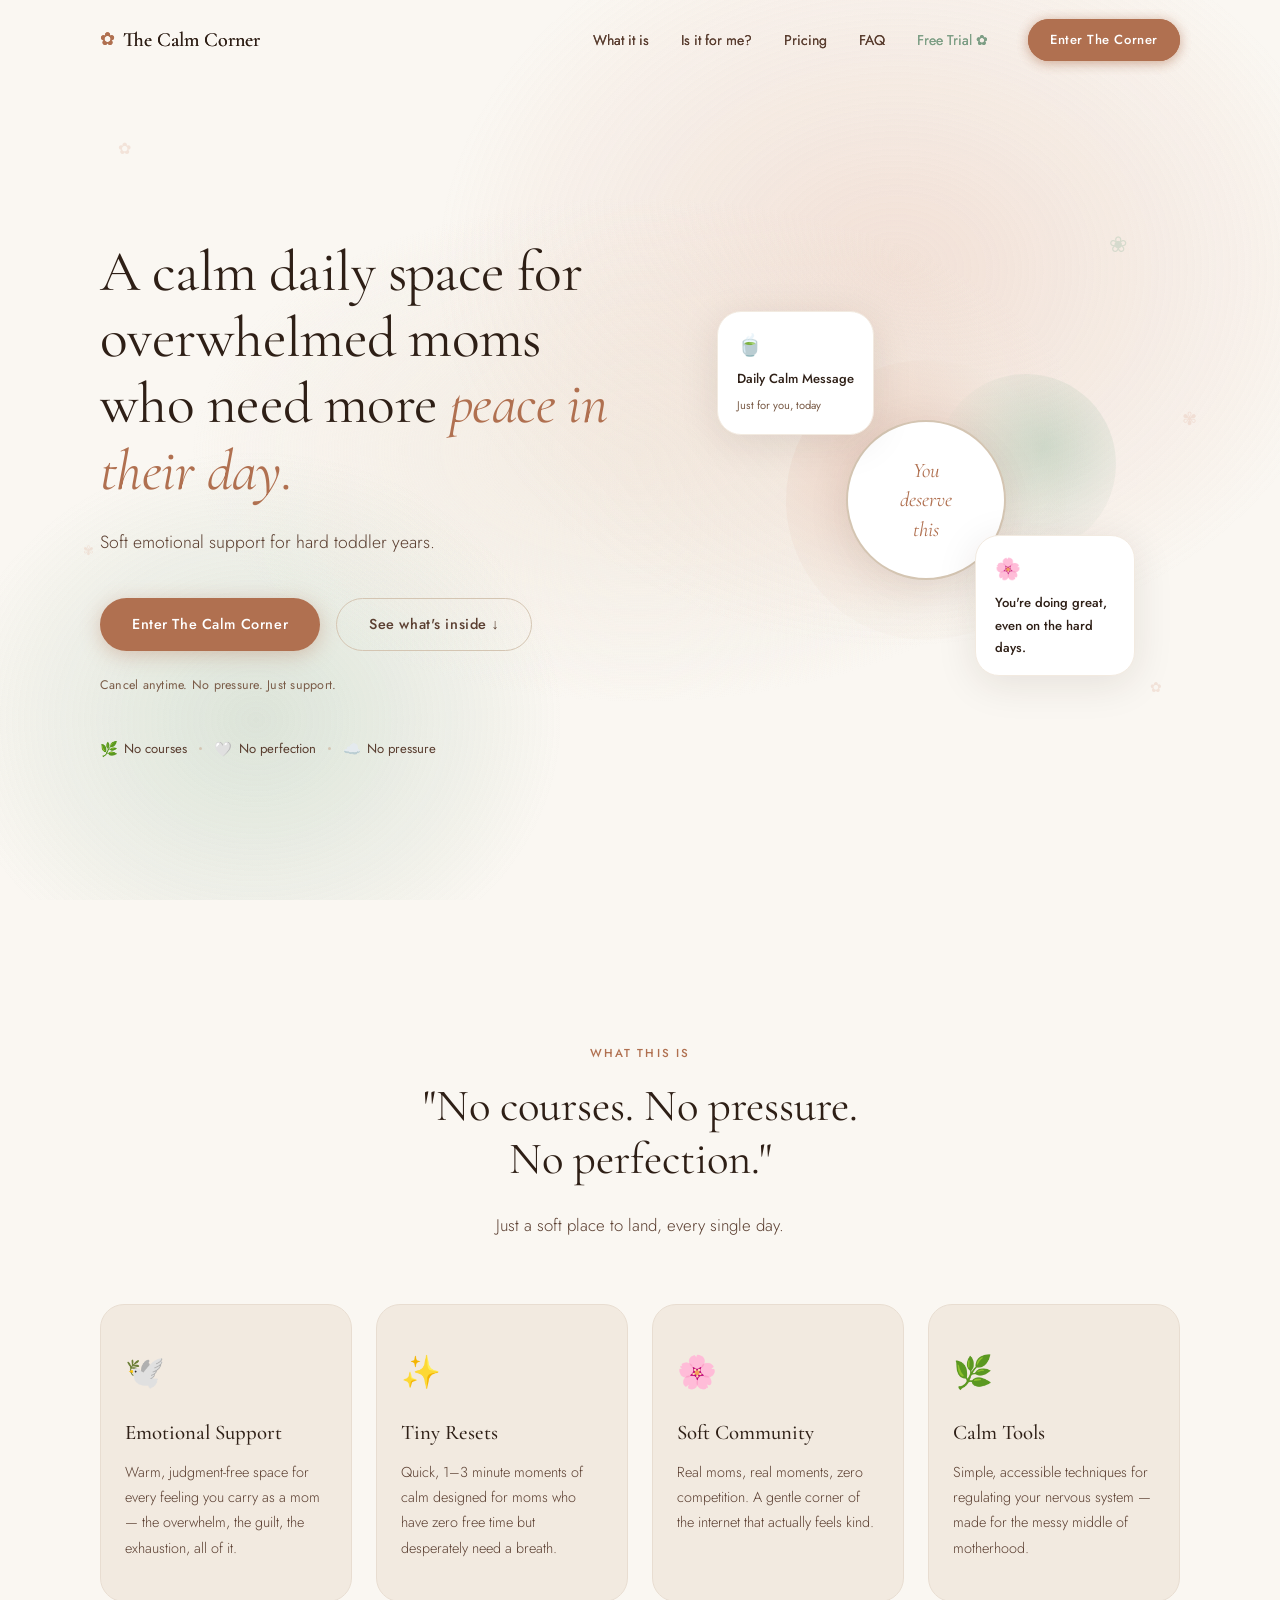
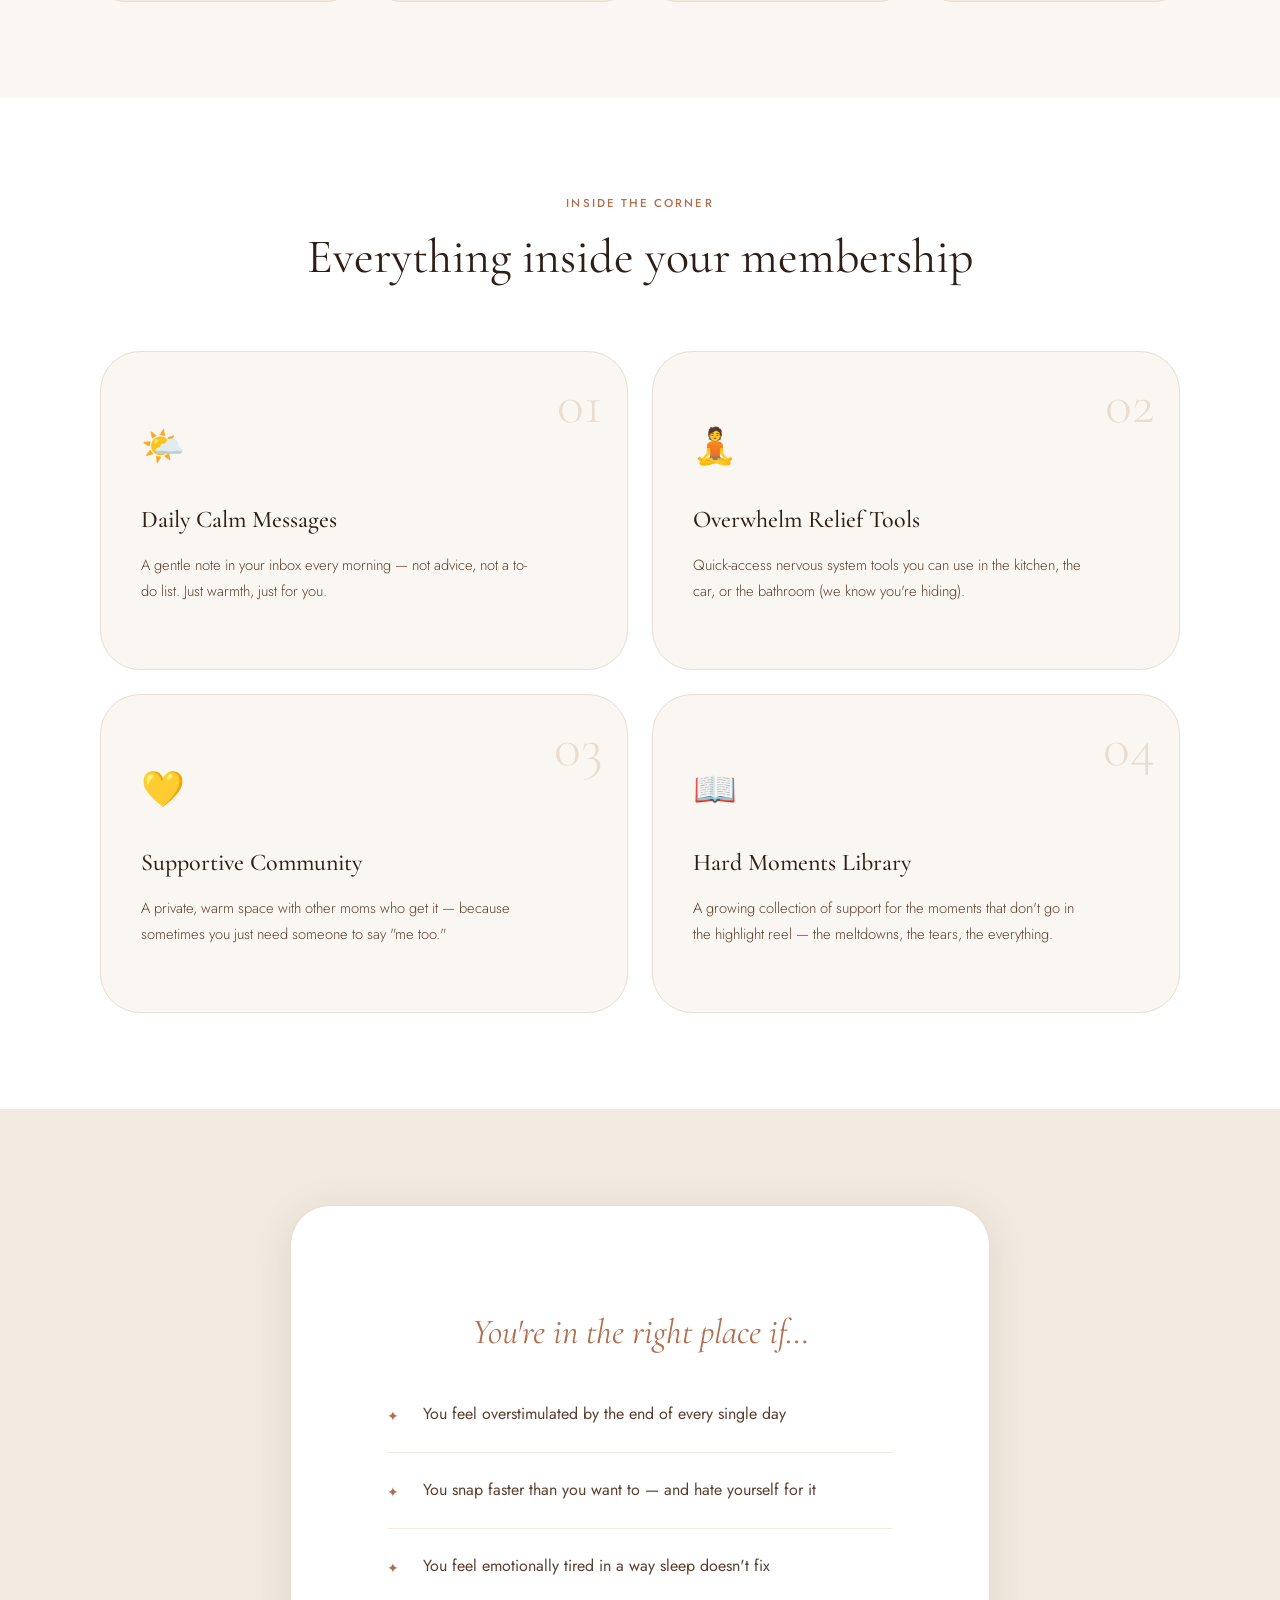
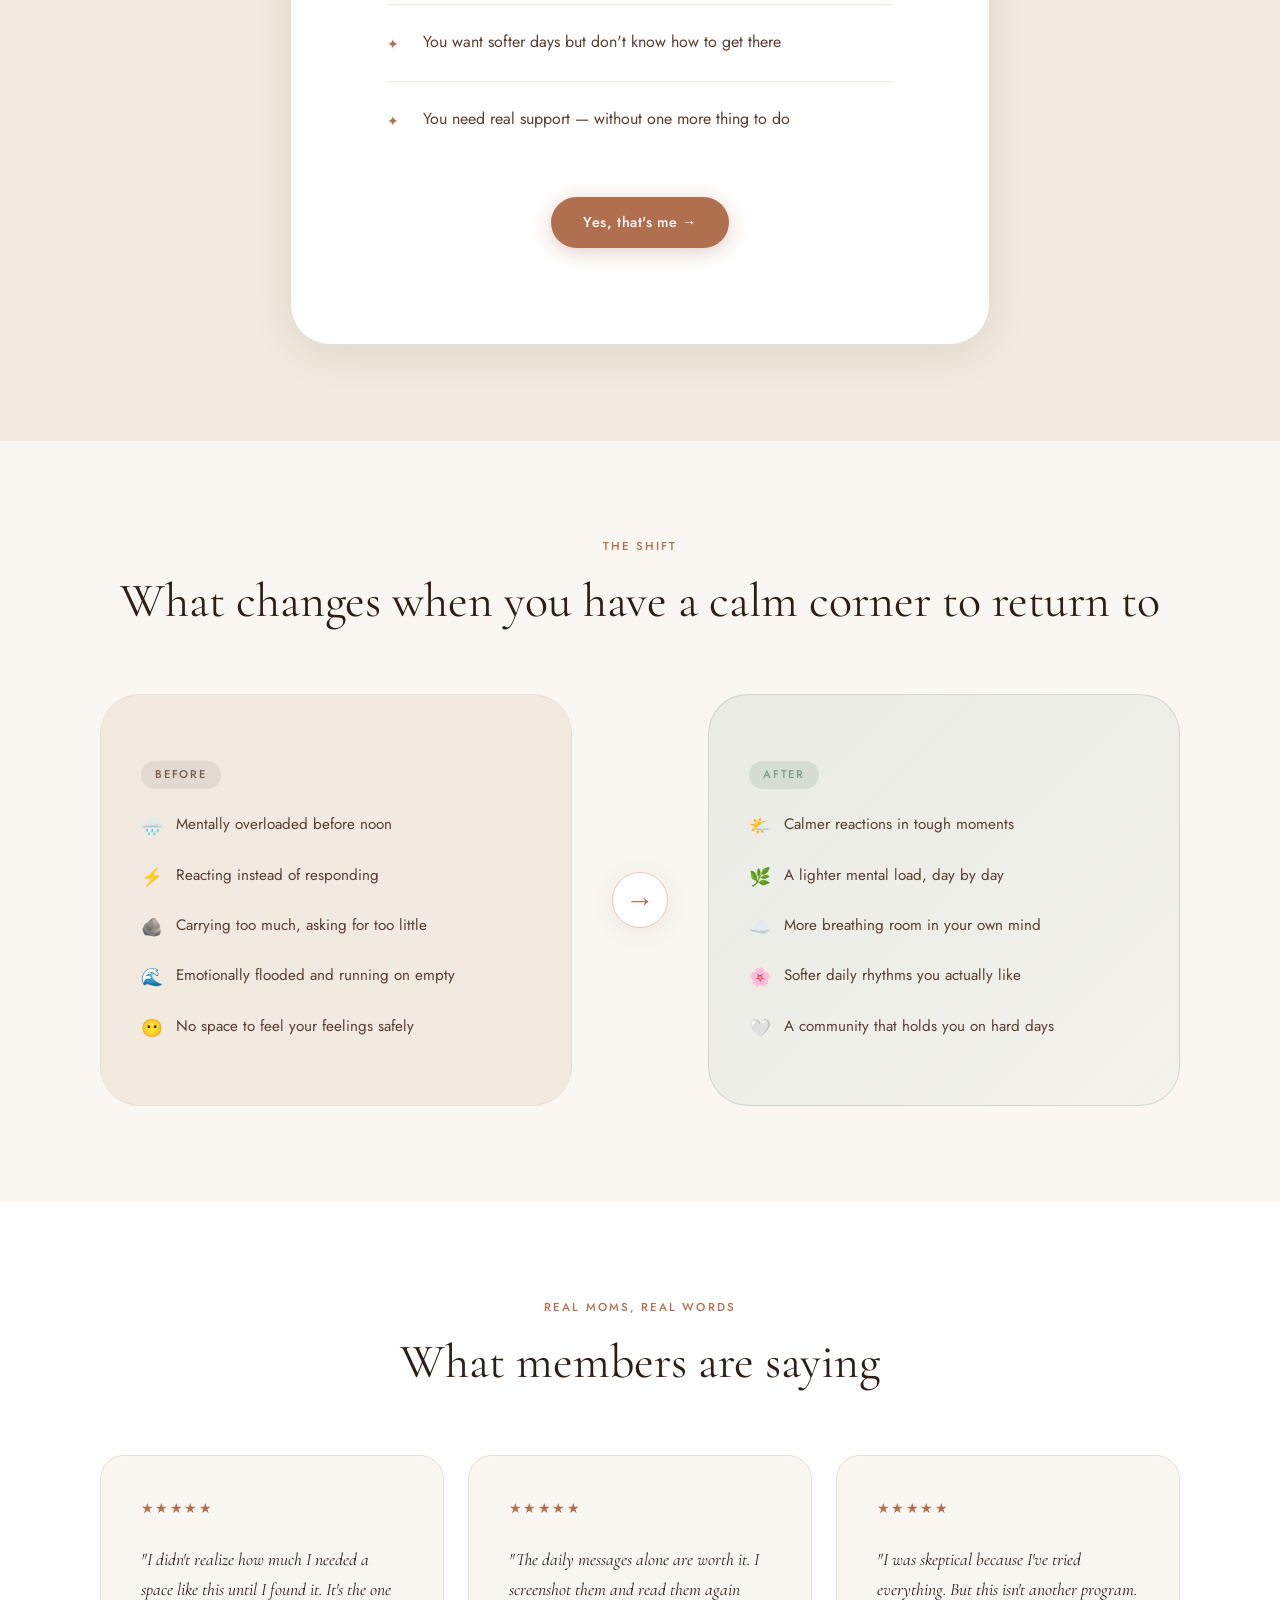
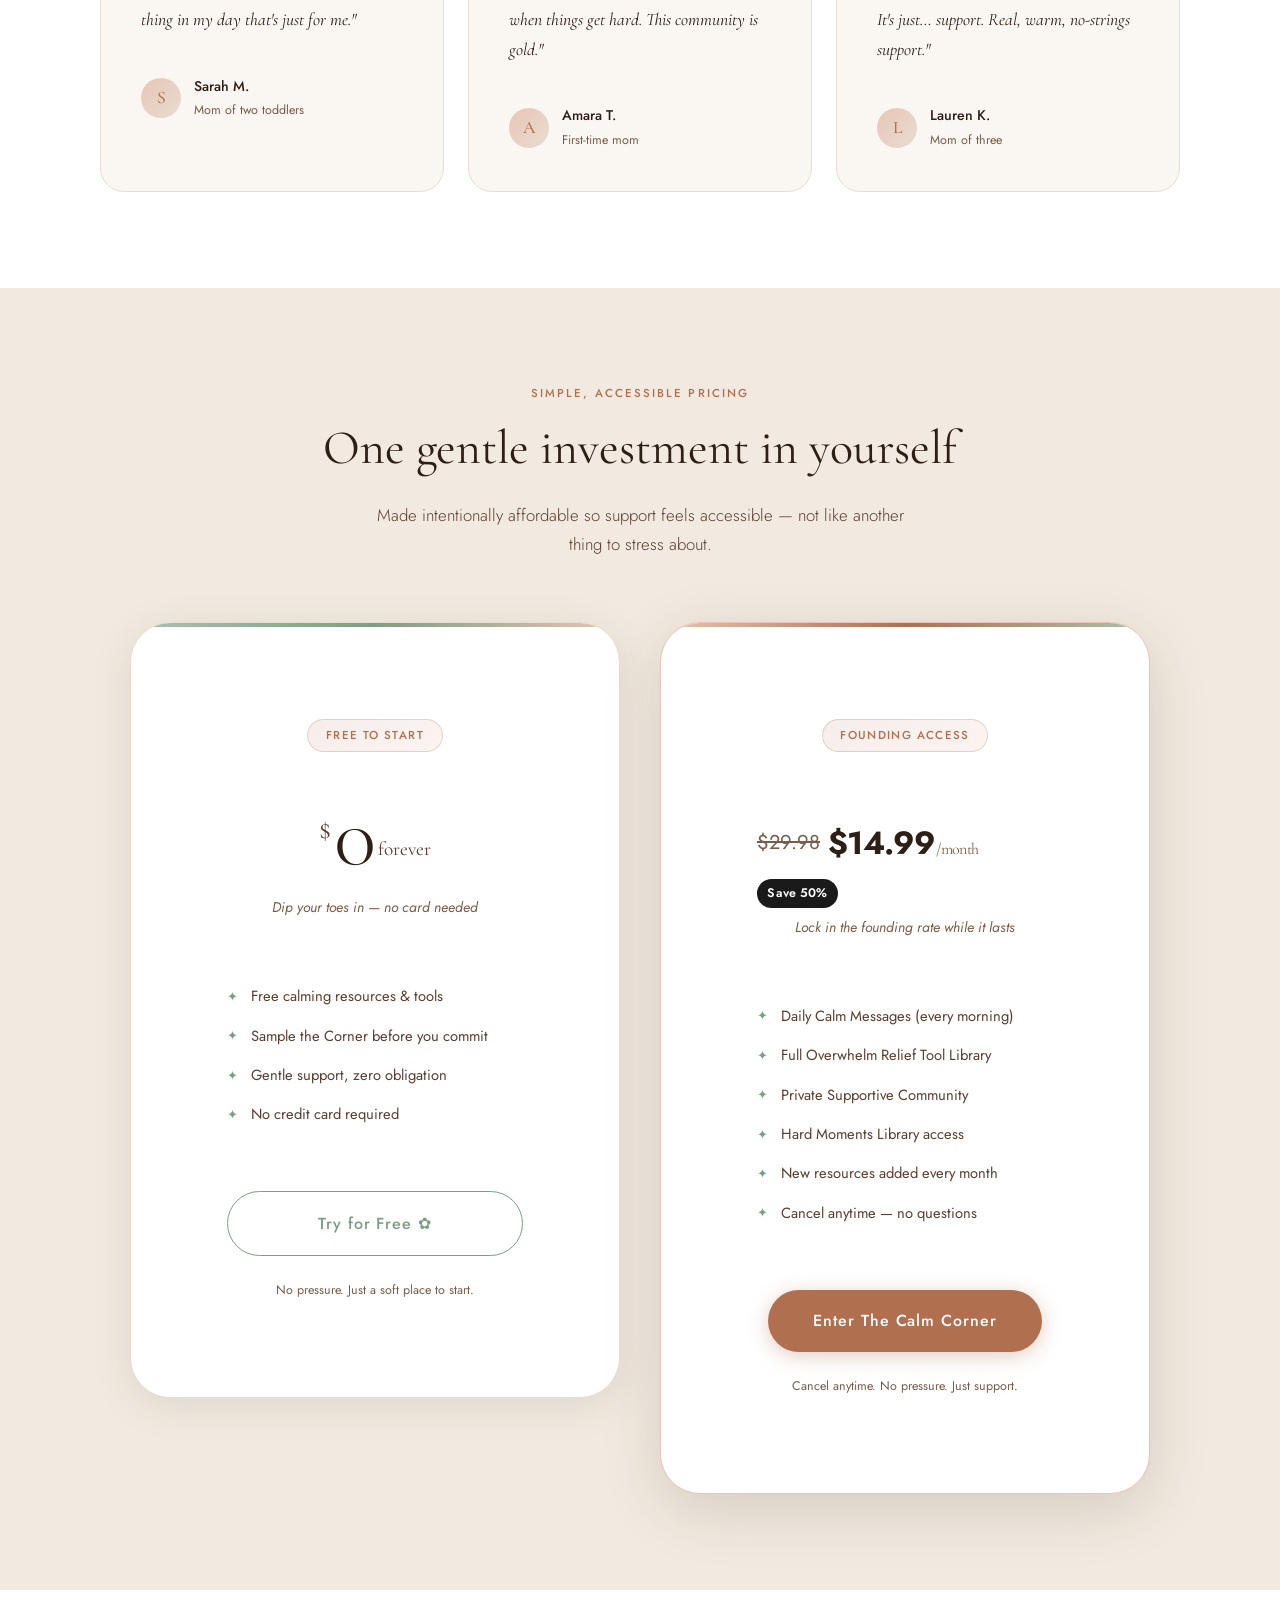
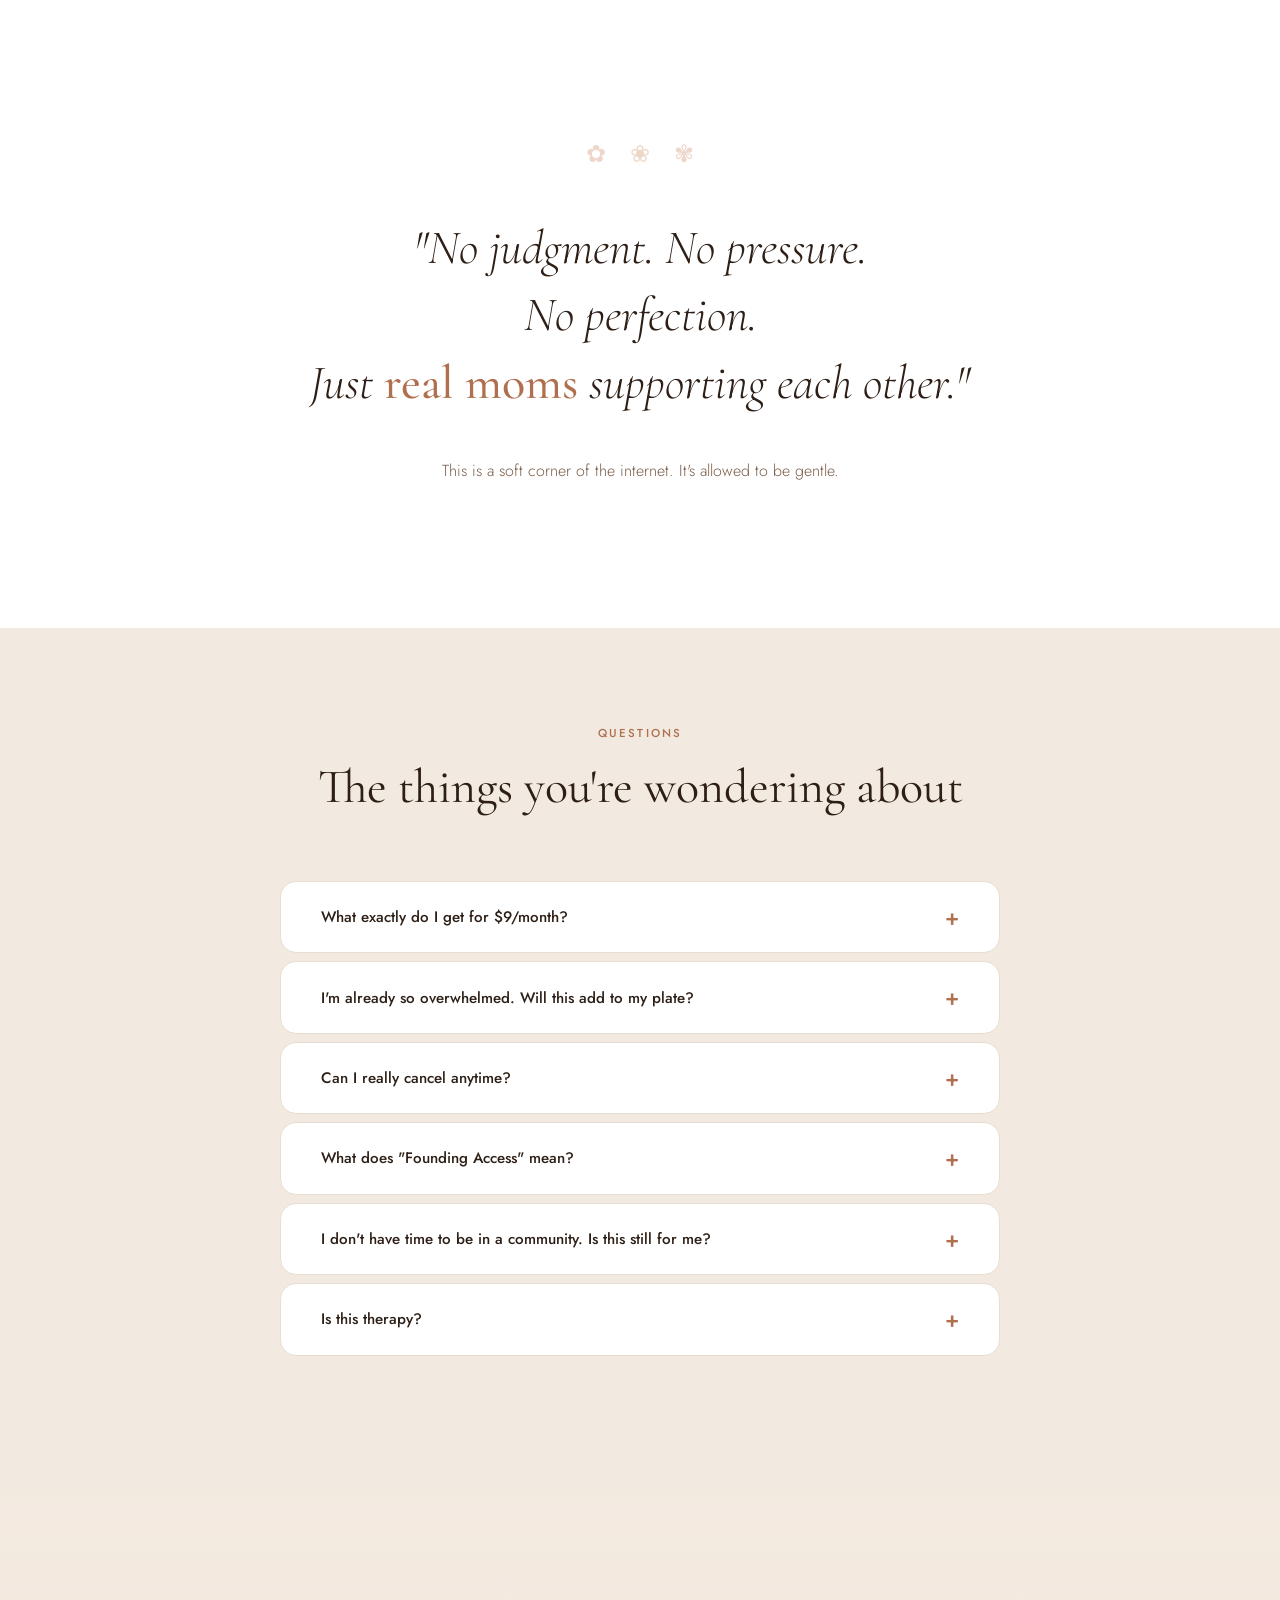
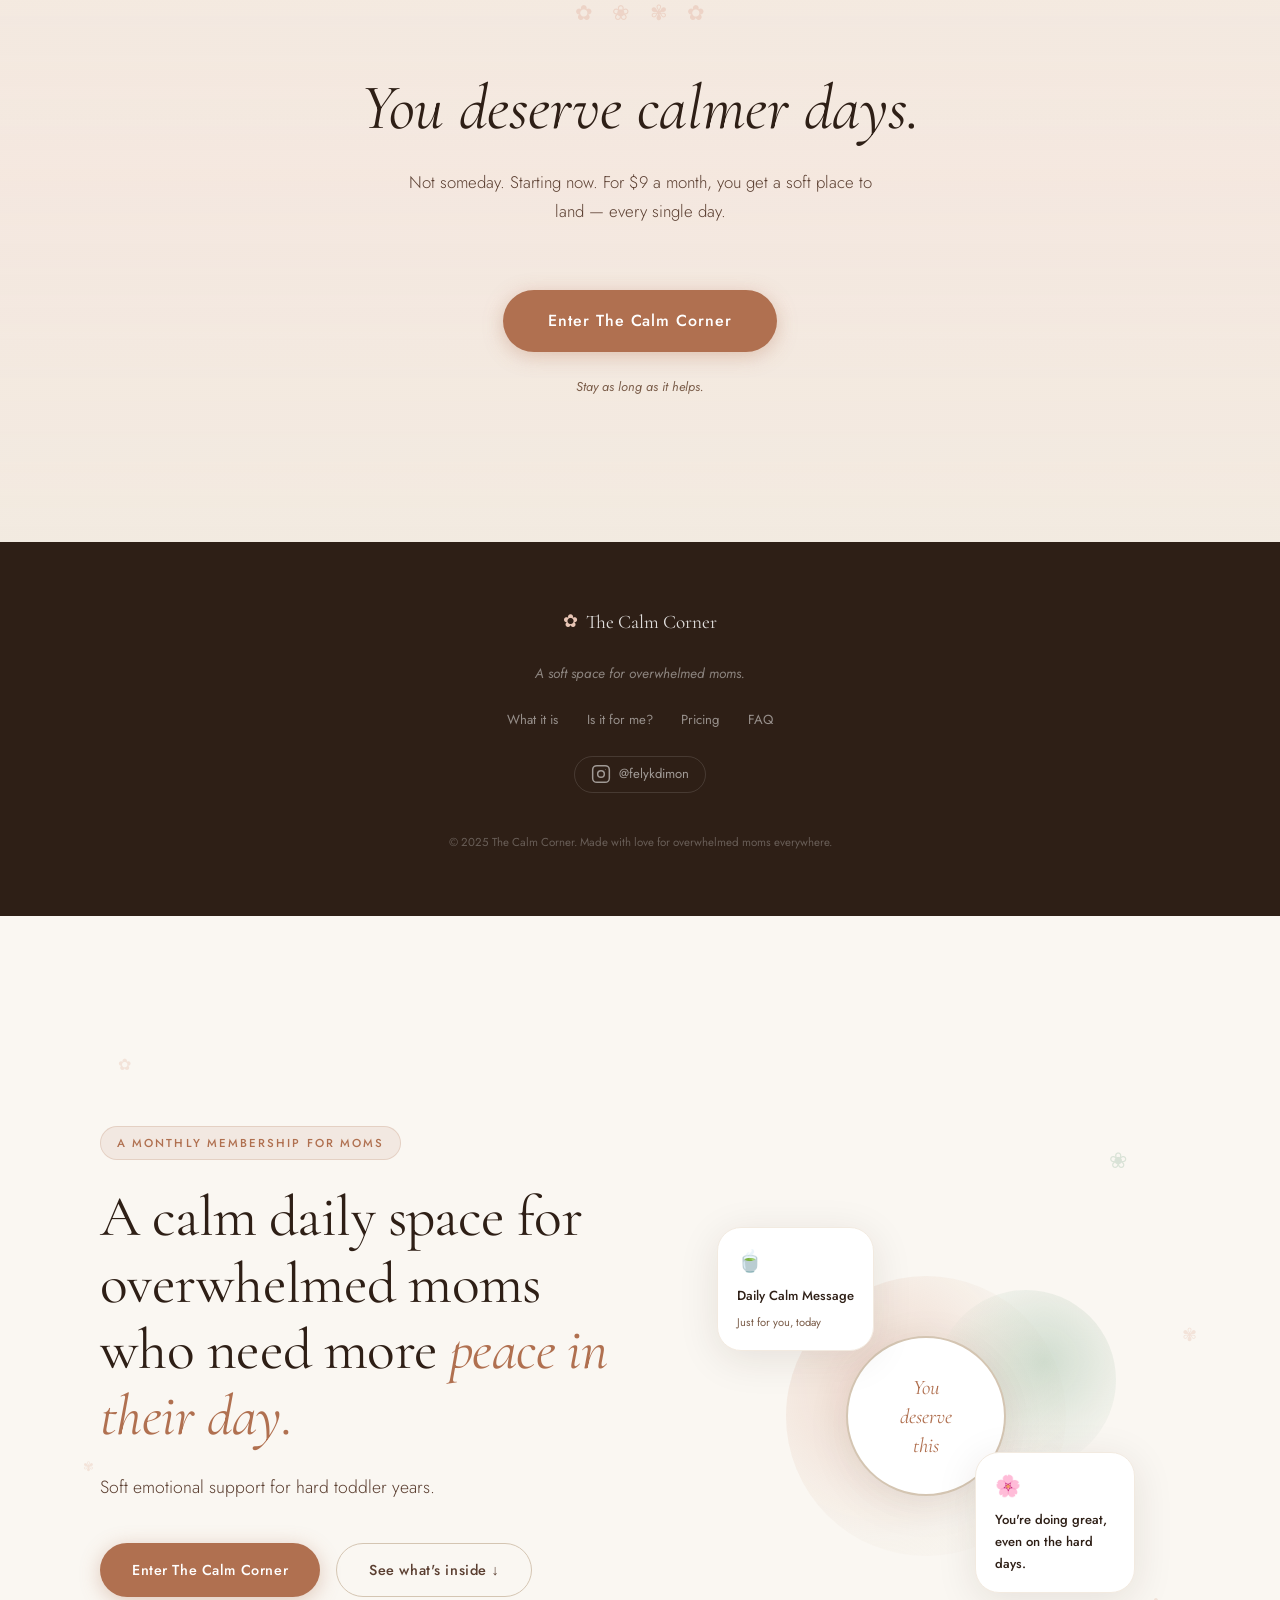
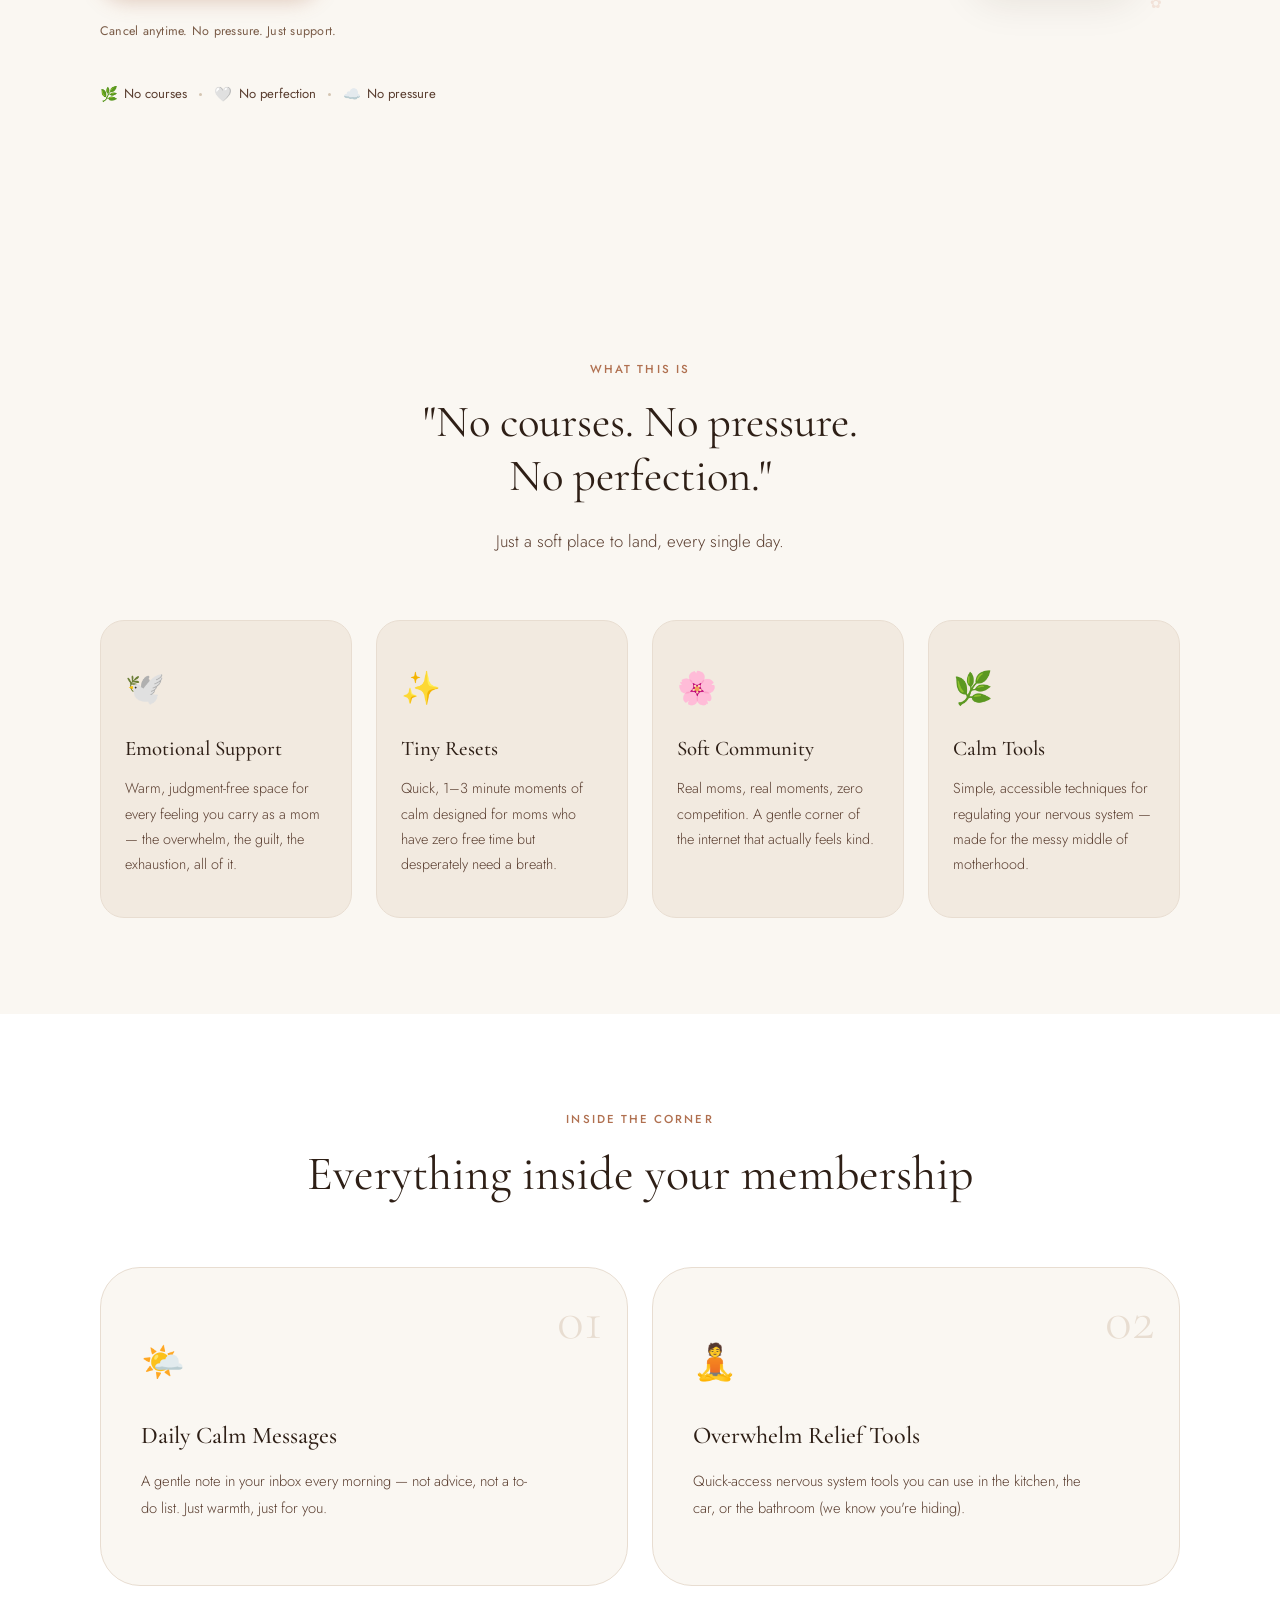
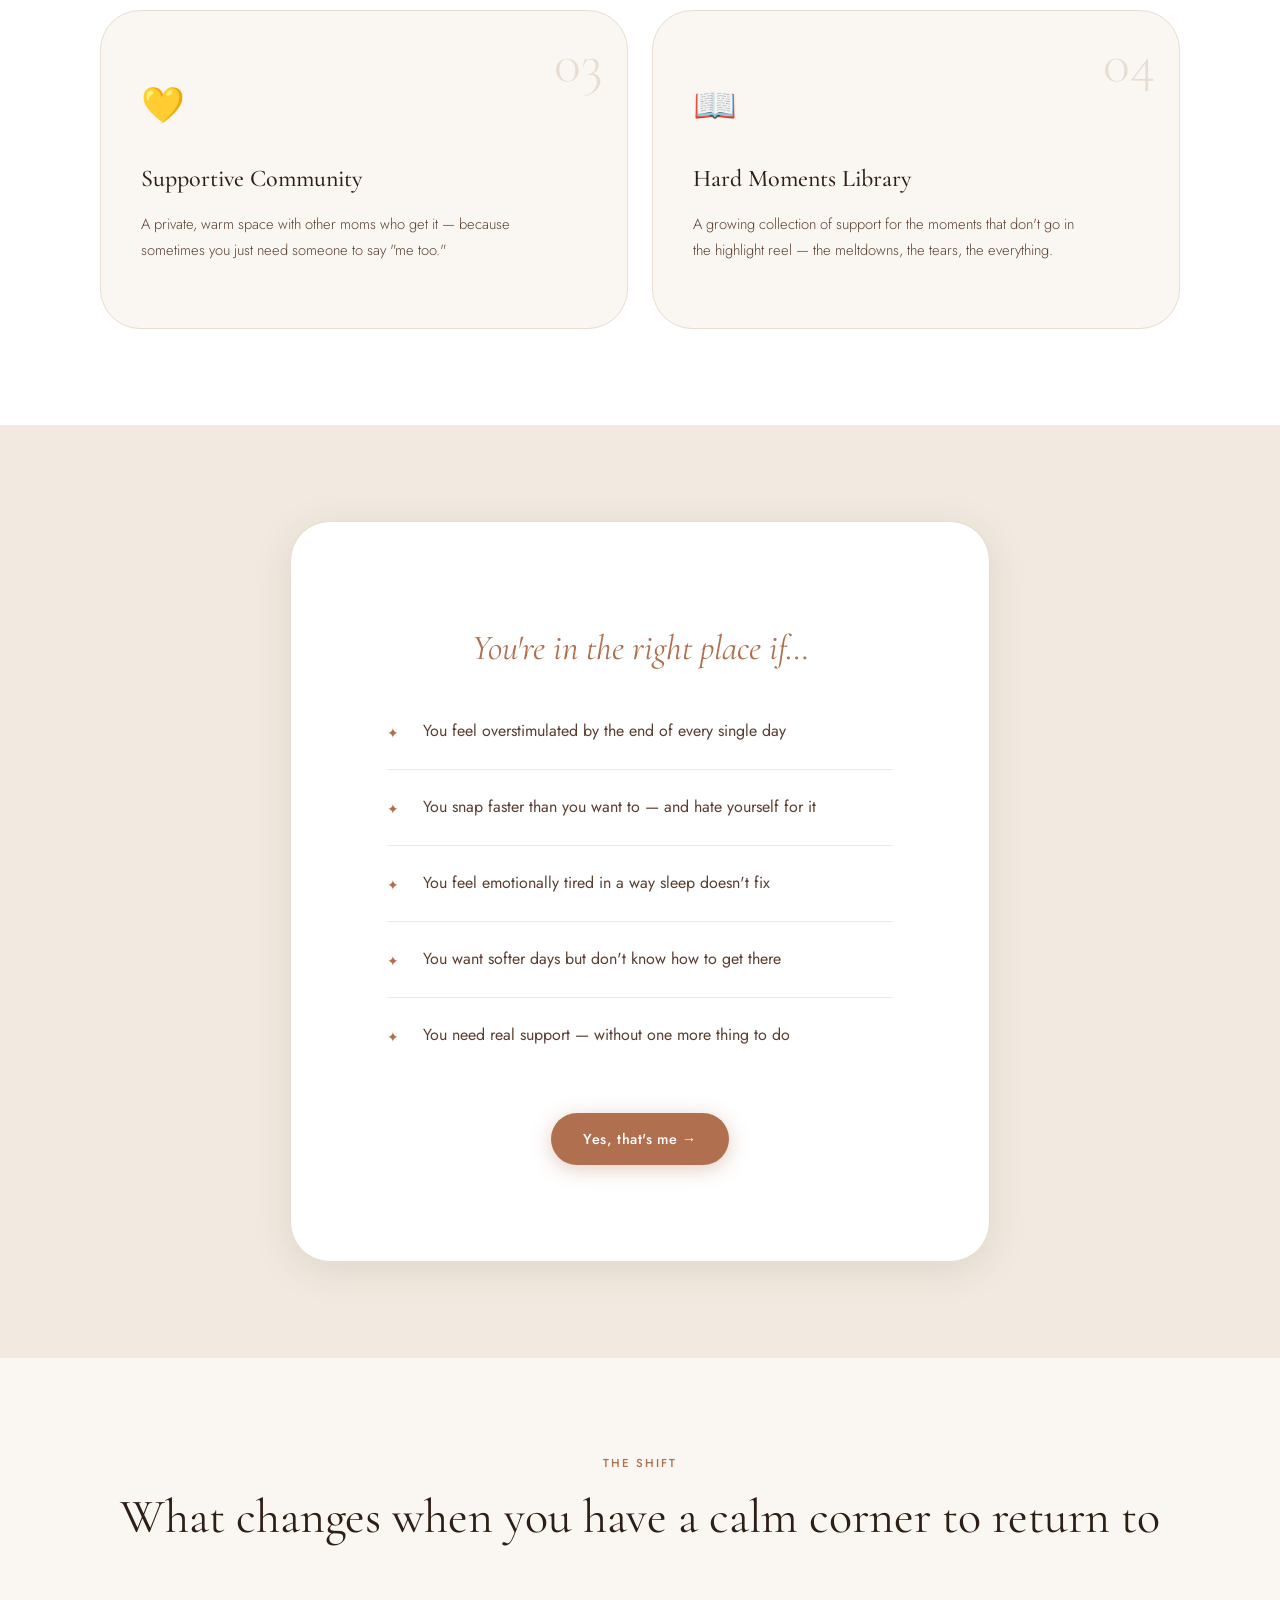
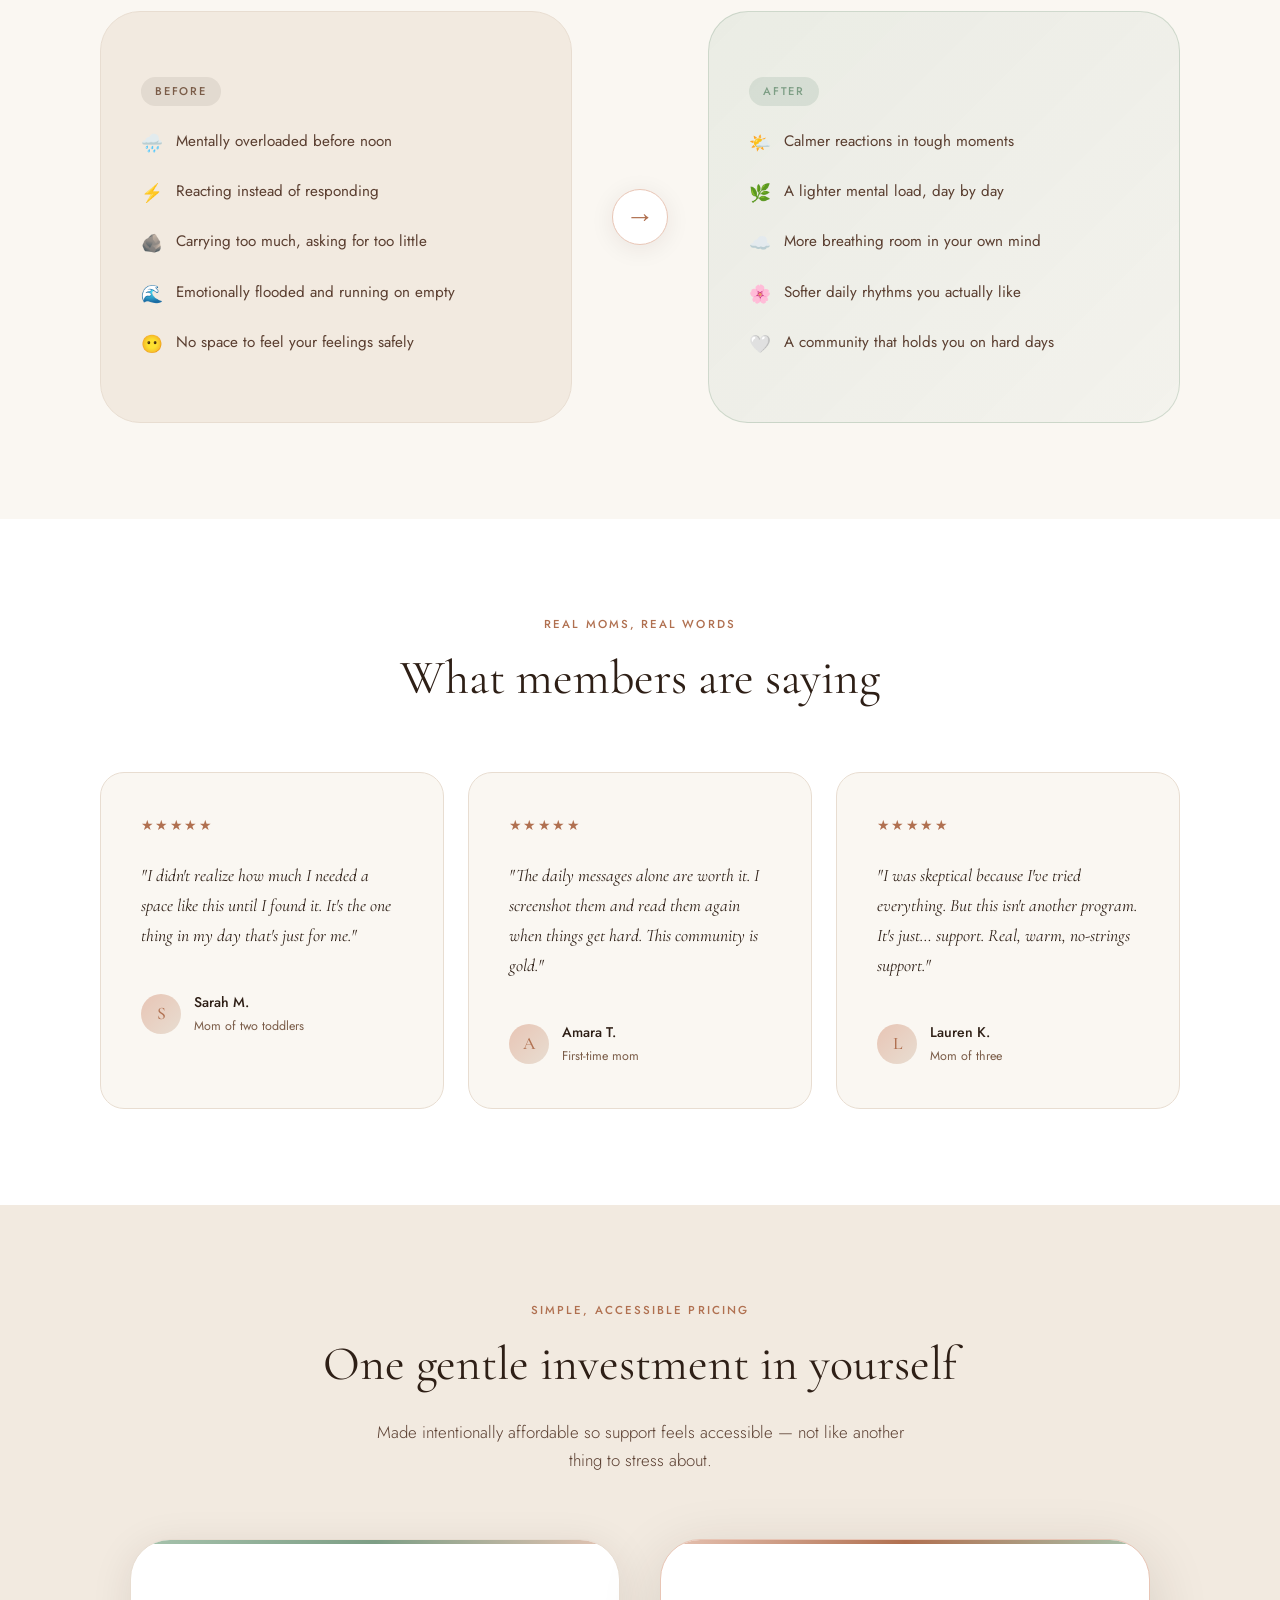
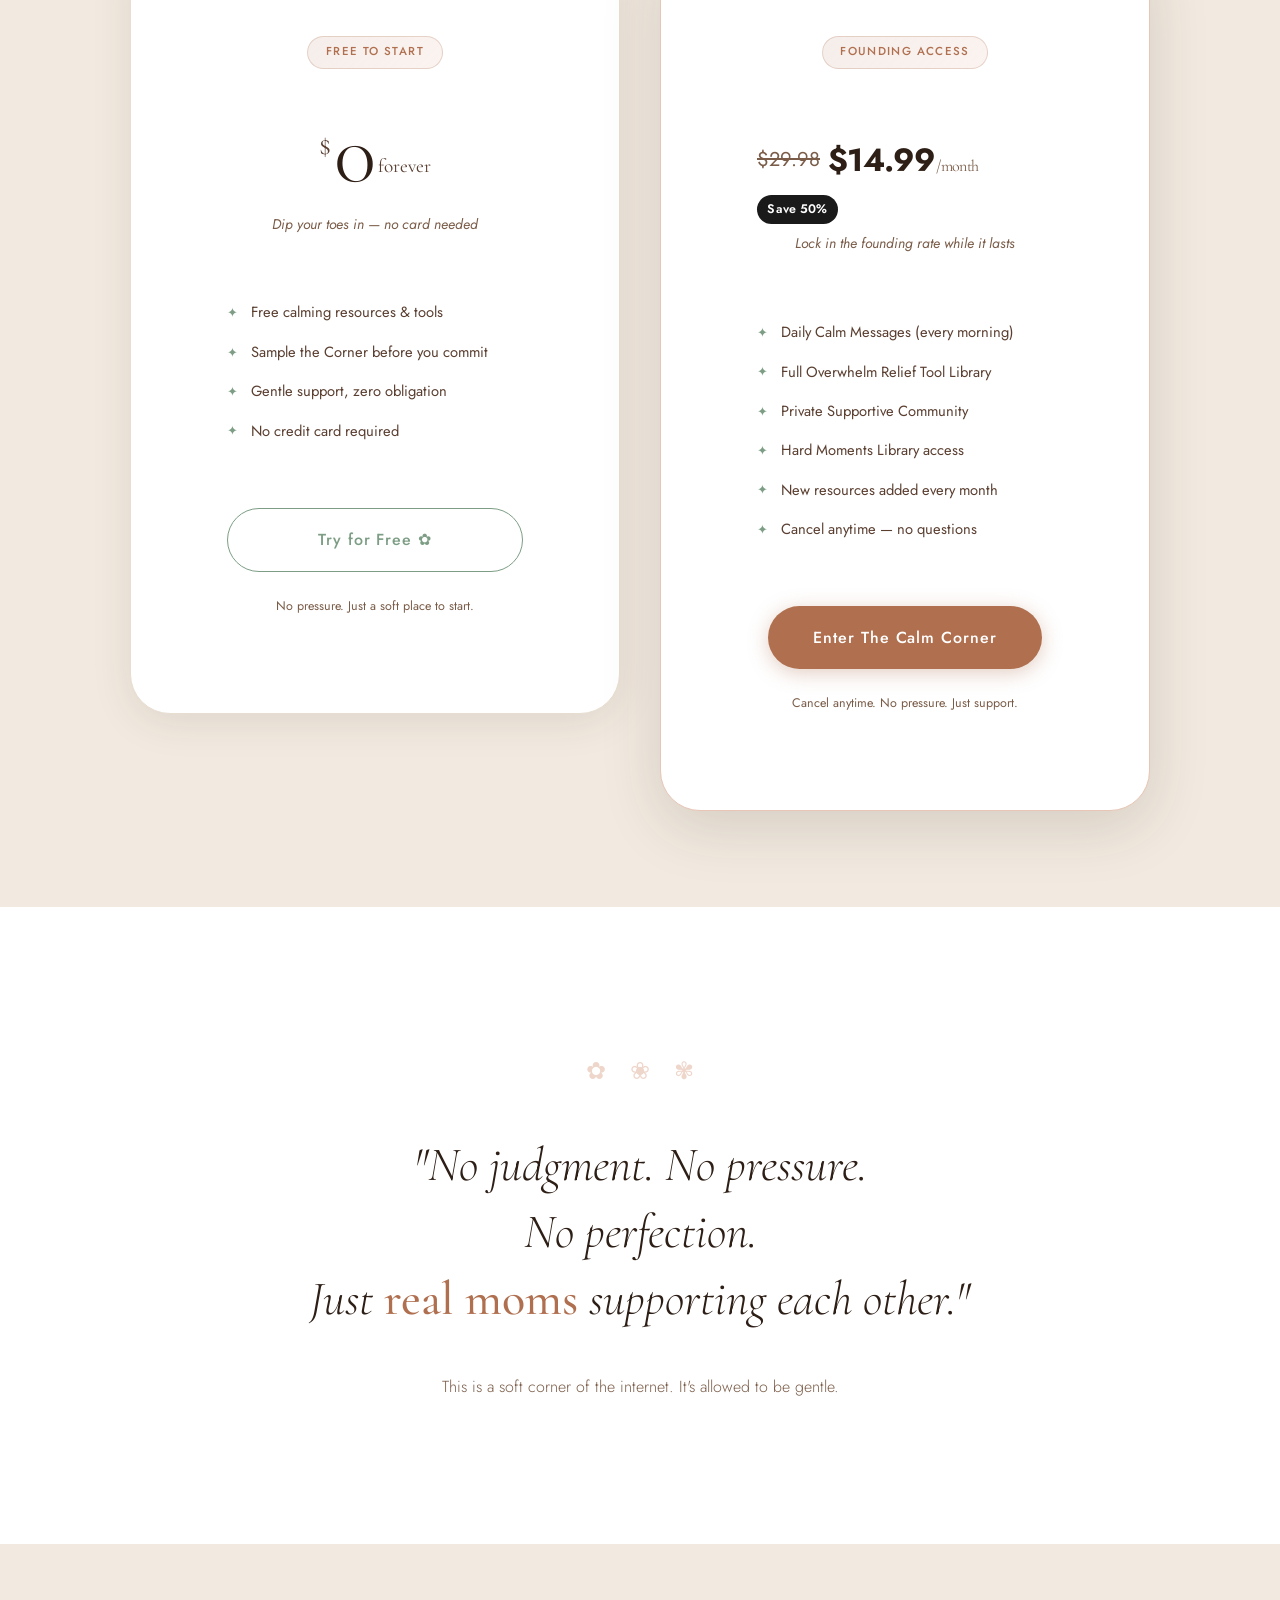
==== commit 79e9bd66: "Update index.html" ====
--- a/index.html
+++ b/index.html
@@ -71,7 +71,6 @@
       </div>
 
       <div class="hero-content reveal">
-        <span class="hero-eyebrow">A monthly membership for moms</span>
         <h1 class="hero-headline">
           A calm daily space for overwhelmed moms who need more
           <em>peace in their day.</em>
--- a/styles.css
+++ b/styles.css
@@ -0,0 +1,1573 @@
+/* ═══════════════════════════════════════════════════════════
+   THE CALM CORNER — styles.css
+   Aesthetic: Warm Linen × Organic Wellness × Quiet Luxury
+═══════════════════════════════════════════════════════════ */
+
+/* ─── CSS VARIABLES ───────────────────────────────────────── */
+:root {
+  /* Color system */
+  --cream:       #FAF7F2;
+  --beige:       #F2EAE0;
+  --beige-mid:   #E8DDD1;
+  --beige-dark:  #D4C5B2;
+  --terracotta:  #B07050;
+  --terra-dark:  #8A5640;
+  --sage:        #7D9E85;
+  --sage-light:  #A8C4AE;
+  --blush:       #E8C5B5;
+  --brown-deep:  #2E1F16;
+  --brown-mid:   #5A3E30;
+  --brown-soft:  #7A5C48;
+  --white:       #FFFFFF;
+
+  /* Semantic tokens */
+  --bg:          var(--cream);
+  --surface:     var(--beige);
+  --border:      var(--beige-dark);
+  --text-main:   var(--brown-deep);
+  --text-soft:   var(--brown-mid);
+  --text-muted:  var(--brown-soft);
+  --accent:      var(--terracotta);
+  --accent-dark: var(--terra-dark);
+  --accent2:     var(--sage);
+
+  /* Typography */
+  --font-display: 'Cormorant Garamond', Georgia, serif;
+  --font-body:    'Jost', 'Helvetica Neue', sans-serif;
+
+  /* Spacing scale */
+  --space-xs:    0.5rem;
+  --space-sm:    1rem;
+  --space-md:    1.5rem;
+  --space-lg:    2.5rem;
+  --space-xl:    4rem;
+  --space-2xl:   6rem;
+  --space-3xl:   9rem;
+
+  /* Radii */
+  --r-sm:  0.5rem;
+  --r-md:  1rem;
+  --r-lg:  1.5rem;
+  --r-xl:  2.5rem;
+  --r-full: 9999px;
+
+  /* Shadows */
+  --shadow-soft:  0 4px 24px rgba(46, 31, 22, 0.08);
+  --shadow-card:  0 8px 40px rgba(46, 31, 22, 0.10);
+  --shadow-hover: 0 16px 60px rgba(46, 31, 22, 0.15);
+
+  /* Transitions */
+  --ease-gentle: cubic-bezier(0.25, 0.46, 0.45, 0.94);
+  --ease-spring: cubic-bezier(0.34, 1.56, 0.64, 1);
+}
+
+/* ─── RESET & BASE ───────────────────────────────────────── */
+*, *::before, *::after {
+  box-sizing: border-box;
+  margin: 0;
+  padding: 0;
+}
+
+html {
+  scroll-behavior: smooth;
+  font-size: 16px;
+}
+
+body {
+  font-family: var(--font-body);
+  background-color: var(--bg);
+  color: var(--text-main);
+  line-height: 1.7;
+  overflow-x: hidden;
+  -webkit-font-smoothing: antialiased;
+}
+
+img {
+  max-width: 100%;
+  display: block;
+}
+
+a {
+  color: inherit;
+  text-decoration: none;
+}
+
+ul { list-style: none; }
+
+button {
+  cursor: pointer;
+  font-family: var(--font-body);
+  border: none;
+  background: none;
+}
+
+/* ─── LAYOUT HELPERS ─────────────────────────────────────── */
+.container {
+  max-width: 1160px;
+  margin: 0 auto;
+  padding: 0 var(--space-lg);
+}
+
+@media (max-width: 768px) {
+  .container { padding: 0 var(--space-sm); }
+}
+
+/* ─── TYPOGRAPHY HELPERS ─────────────────────────────────── */
+.section-label {
+  font-family: var(--font-body);
+  font-size: 0.72rem;
+  font-weight: 500;
+  letter-spacing: 0.18em;
+  text-transform: uppercase;
+  color: var(--accent);
+  margin-bottom: var(--space-sm);
+}
+
+.section-title {
+  font-family: var(--font-display);
+  font-size: clamp(2rem, 4vw, 3rem);
+  font-weight: 400;
+  line-height: 1.2;
+  color: var(--text-main);
+  margin-bottom: var(--space-md);
+}
+
+.section-title em {
+  font-style: italic;
+  color: var(--accent);
+}
+
+.section-sub {
+  font-size: 1.05rem;
+  color: var(--text-soft);
+  max-width: 560px;
+  margin: 0 auto var(--space-xl);
+  text-align: center;
+  font-weight: 300;
+}
+
+/* ─── SCROLL REVEAL ANIMATIONS ───────────────────────────── */
+.reveal {
+  opacity: 0;
+  transform: translateY(28px);
+  transition: opacity 0.7s var(--ease-gentle),
+              transform 0.7s var(--ease-gentle);
+}
+
+.reveal.reveal-delay-1 { transition-delay: 0.12s; }
+.reveal.reveal-delay-2 { transition-delay: 0.24s; }
+.reveal.reveal-delay-3 { transition-delay: 0.36s; }
+
+.reveal.visible {
+  opacity: 1;
+  transform: translateY(0);
+}
+
+/* ─── BUTTONS ────────────────────────────────────────────── */
+.btn {
+  display: inline-flex;
+  align-items: center;
+  gap: 0.5rem;
+  padding: 0.85rem 2rem;
+  border-radius: var(--r-full);
+  font-family: var(--font-body);
+  font-size: 0.9rem;
+  font-weight: 500;
+  letter-spacing: 0.04em;
+  transition: all 0.3s var(--ease-gentle);
+  cursor: pointer;
+  text-align: center;
+  white-space: nowrap;
+}
+
+.btn-primary {
+  background: var(--accent);
+  color: var(--white);
+  box-shadow: 0 4px 20px rgba(176, 112, 80, 0.35);
+}
+
+.btn-primary:hover,
+.btn-primary:focus-visible {
+  background: var(--accent-dark);
+  box-shadow: 0 6px 30px rgba(176, 112, 80, 0.50);
+  transform: translateY(-2px);
+}
+
+.btn-ghost {
+  background: transparent;
+  color: var(--text-soft);
+  border: 1.5px solid var(--border);
+}
+
+.btn-ghost:hover,
+.btn-ghost:focus-visible {
+  border-color: var(--accent);
+  color: var(--accent);
+  background: rgba(176, 112, 80, 0.05);
+}
+
+.btn-nav {
+  padding: 0.6rem 1.4rem;
+  font-size: 0.82rem;
+  background: var(--accent);
+  color: var(--white);
+  box-shadow: 0 2px 12px rgba(176, 112, 80, 0.3);
+}
+
+.btn-nav:hover,
+.btn-nav:focus-visible {
+  background: var(--accent-dark);
+  transform: translateY(-1px);
+}
+
+.btn-large {
+  padding: 1.1rem 2.8rem;
+  font-size: 1rem;
+  letter-spacing: 0.06em;
+}
+
+.btn-mobile-cta {
+  display: block;
+  text-align: center;
+  background: var(--accent);
+  color: var(--white);
+  border-radius: var(--r-full);
+  padding: 0.9rem 2rem;
+  font-size: 0.9rem;
+  font-weight: 500;
+  box-shadow: 0 4px 20px rgba(176, 112, 80, 0.3);
+}
+
+:focus-visible {
+  outline: 2px solid var(--accent);
+  outline-offset: 3px;
+  border-radius: 4px;
+}
+
+/* ─── NAVBAR ─────────────────────────────────────────────── */
+.navbar {
+  position: fixed;
+  top: 0;
+  left: 0;
+  right: 0;
+  z-index: 1000;
+  padding: 0;
+  transition: background 0.4s var(--ease-gentle),
+              box-shadow 0.4s var(--ease-gentle),
+              padding 0.4s var(--ease-gentle);
+}
+
+.navbar.scrolled {
+  background: rgba(250, 247, 242, 0.94);
+  backdrop-filter: blur(12px);
+  -webkit-backdrop-filter: blur(12px);
+  box-shadow: 0 1px 0 var(--beige-dark), var(--shadow-soft);
+}
+
+.nav-inner {
+  max-width: 1160px;
+  margin: 0 auto;
+  padding: 1.2rem var(--space-lg);
+  display: flex;
+  align-items: center;
+  gap: var(--space-lg);
+}
+
+.nav-logo {
+  display: flex;
+  align-items: center;
+  gap: 0.5rem;
+  font-family: var(--font-display);
+  font-size: 1.25rem;
+  font-weight: 500;
+  color: var(--text-main);
+  white-space: nowrap;
+  flex-shrink: 0;
+}
+
+.logo-leaf {
+  color: var(--accent);
+  font-size: 1.1rem;
+}
+
+.nav-links {
+  display: flex;
+  align-items: center;
+  gap: 2rem;
+  margin-left: auto;
+}
+
+.nav-links a {
+  font-size: 0.88rem;
+  color: var(--text-soft);
+  font-weight: 400;
+  transition: color 0.2s;
+}
+
+.nav-links a:hover,
+.nav-links a:focus-visible {
+  color: var(--accent);
+}
+
+.hamburger {
+  display: none;
+  flex-direction: column;
+  gap: 5px;
+  padding: 4px;
+  margin-left: auto;
+}
+
+.hamburger span {
+  display: block;
+  width: 22px;
+  height: 1.5px;
+  background: var(--text-main);
+  border-radius: 2px;
+  transition: all 0.3s var(--ease-gentle);
+  transform-origin: center;
+}
+
+.hamburger.active span:nth-child(1) {
+  transform: translateY(6.5px) rotate(45deg);
+}
+.hamburger.active span:nth-child(2) {
+  opacity: 0;
+}
+.hamburger.active span:nth-child(3) {
+  transform: translateY(-6.5px) rotate(-45deg);
+}
+
+.mobile-menu {
+  display: none;
+  position: absolute;
+  top: 100%;
+  left: 0;
+  right: 0;
+  background: rgba(250, 247, 242, 0.98);
+  backdrop-filter: blur(16px);
+  -webkit-backdrop-filter: blur(16px);
+  border-bottom: 1px solid var(--border);
+  padding: var(--space-md) var(--space-lg);
+  box-shadow: var(--shadow-card);
+}
+
+.mobile-menu.open {
+  display: block;
+  animation: slideDown 0.3s var(--ease-gentle) forwards;
+}
+
+@keyframes slideDown {
+  from { opacity: 0; transform: translateY(-8px); }
+  to   { opacity: 1; transform: translateY(0); }
+}
+
+.mobile-menu ul {
+  display: flex;
+  flex-direction: column;
+  gap: var(--space-md);
+}
+
+.mobile-link {
+  font-size: 1.05rem;
+  color: var(--text-soft);
+  font-weight: 400;
+  display: block;
+  padding: var(--space-xs) 0;
+  border-bottom: 1px solid var(--beige);
+}
+
+/* ─── HERO ───────────────────────────────────────────────── */
+.hero {
+  min-height: 100svh;
+  padding-top: 100px;
+  display: grid;
+  grid-template-columns: 1fr 1fr;
+  align-items: center;
+  gap: var(--space-xl);
+  max-width: 1160px;
+  margin: 0 auto;
+  padding-left: var(--space-lg);
+  padding-right: var(--space-lg);
+  position: relative;
+  overflow: hidden;
+}
+
+.hero-bg-texture {
+  position: fixed;
+  inset: 0;
+  z-index: -1;
+  background:
+    radial-gradient(ellipse 60% 70% at 70% 30%, rgba(232, 197, 181, 0.25) 0%, transparent 60%),
+    radial-gradient(ellipse 40% 50% at 20% 80%, rgba(168, 196, 174, 0.20) 0%, transparent 60%),
+    radial-gradient(ellipse 50% 40% at 50% 50%, rgba(242, 234, 224, 0.60) 0%, transparent 70%);
+  pointer-events: none;
+}
+
+.hero-petals {
+  position: absolute;
+  inset: 0;
+  pointer-events: none;
+  overflow: hidden;
+}
+
+.petal {
+  position: absolute;
+  font-size: 1.2rem;
+  color: var(--blush);
+  opacity: 0.4;
+  animation: floatPetal 8s ease-in-out infinite;
+}
+
+.p1 { top: 15%; left: 5%;  animation-delay: 0s;    font-size: 1rem; }
+.p2 { top: 60%; left: 2%;  animation-delay: 2s;    font-size: 0.8rem; }
+.p3 { top: 25%; right: 8%; animation-delay: 1s;    font-size: 1.4rem; color: var(--sage-light); }
+.p4 { top: 75%; right: 5%; animation-delay: 3.5s;  font-size: 0.9rem; }
+.p5 { top: 45%; right: 2%; animation-delay: 5s;    font-size: 1.1rem; }
+
+@keyframes floatPetal {
+  0%, 100% { transform: translateY(0) rotate(0deg); opacity: 0.3; }
+  50%       { transform: translateY(-14px) rotate(8deg); opacity: 0.6; }
+}
+
+.hero-content {
+  max-width: 560px;
+}
+
+.hero-eyebrow {
+  display: inline-block;
+  font-size: 0.72rem;
+  font-weight: 500;
+  letter-spacing: 0.18em;
+  text-transform: uppercase;
+  color: var(--accent);
+  margin-bottom: var(--space-md);
+  padding: 0.4rem 1rem;
+  background: rgba(176, 112, 80, 0.10);
+  border-radius: var(--r-full);
+  border: 1px solid rgba(176, 112, 80, 0.20);
+}
+
+.hero-headline {
+  font-family: var(--font-display);
+  font-size: clamp(2.2rem, 4.5vw, 3.6rem);
+  font-weight: 400;
+  line-height: 1.15;
+  color: var(--text-main);
+  margin-bottom: var(--space-md);
+  letter-spacing: -0.01em;
+}
+
+.hero-headline em {
+  font-style: italic;
+  color: var(--accent);
+}
+
+.hero-sub {
+  font-size: 1.1rem;
+  color: var(--text-soft);
+  font-weight: 300;
+  margin-bottom: var(--space-lg);
+  max-width: 400px;
+}
+
+.hero-ctas {
+  display: flex;
+  gap: var(--space-sm);
+  flex-wrap: wrap;
+  margin-bottom: var(--space-md);
+}
+
+.microcopy {
+  font-size: 0.78rem;
+  color: var(--text-muted);
+  letter-spacing: 0.02em;
+  margin-bottom: var(--space-lg);
+}
+
+.trust-row {
+  display: flex;
+  align-items: center;
+  gap: 0.75rem;
+  flex-wrap: wrap;
+}
+
+.trust-item {
+  display: flex;
+  align-items: center;
+  gap: 0.4rem;
+  font-size: 0.82rem;
+  color: var(--text-soft);
+  font-weight: 400;
+}
+
+.trust-icon { font-size: 0.9rem; }
+
+.trust-dot {
+  width: 3px;
+  height: 3px;
+  border-radius: 50%;
+  background: var(--beige-dark);
+}
+
+/* ─── HERO ILLUSTRATION ──────────────────────────────────── */
+.hero-visual {
+  display: flex;
+  justify-content: center;
+  align-items: center;
+}
+
+.hero-illustration {
+  position: relative;
+  width: 380px;
+  height: 420px;
+}
+
+.illustration-orb {
+  position: absolute;
+  border-radius: 50%;
+}
+
+.orb-1 {
+  width: 280px;
+  height: 280px;
+  background: radial-gradient(circle at 35% 40%,
+    rgba(232, 197, 181, 0.60) 0%,
+    rgba(242, 234, 224, 0.30) 60%,
+    transparent 100%);
+  top: 50%;
+  left: 50%;
+  transform: translate(-50%, -50%);
+  animation: orbPulse 5s ease-in-out infinite;
+}
+
+.orb-2 {
+  width: 180px;
+  height: 180px;
+  background: radial-gradient(circle at 60% 40%,
+    rgba(168, 196, 174, 0.50) 0%,
+    transparent 70%);
+  top: 20%;
+  right: 0;
+  animation: orbPulse 7s ease-in-out infinite reverse;
+}
+
+@keyframes orbPulse {
+  0%, 100% { transform: translate(-50%, -50%) scale(1); }
+  50%       { transform: translate(-50%, -50%) scale(1.08); }
+}
+
+.illustration-center {
+  position: absolute;
+  top: 50%;
+  left: 50%;
+  transform: translate(-50%, -50%);
+  z-index: 2;
+}
+
+.center-circle {
+  width: 160px;
+  height: 160px;
+  border-radius: 50%;
+  background: var(--white);
+  border: 2px solid var(--beige-dark);
+  display: flex;
+  align-items: center;
+  justify-content: center;
+  box-shadow: var(--shadow-card);
+}
+
+.center-text {
+  font-family: var(--font-display);
+  font-size: 1.3rem;
+  font-weight: 400;
+  color: var(--accent);
+  text-align: center;
+  line-height: 1.4;
+  font-style: italic;
+}
+
+.illustration-card {
+  position: absolute;
+  background: var(--white);
+  border-radius: var(--r-lg);
+  padding: 1rem 1.2rem;
+  box-shadow: var(--shadow-card);
+  border: 1px solid var(--beige);
+  z-index: 3;
+}
+
+.illustration-card .card-emoji { font-size: 1.3rem; display: block; margin-bottom: 0.3rem; }
+.illustration-card p { font-size: 0.82rem; font-weight: 500; color: var(--text-main); }
+.illustration-card .card-sub { font-size: 0.7rem; color: var(--text-muted); }
+
+.card-float-1 {
+  top: 5%;
+  left: -5%;
+  animation: cardFloat1 6s ease-in-out infinite;
+}
+
+.card-float-2 {
+  bottom: 8%;
+  right: -5%;
+  max-width: 160px;
+  animation: cardFloat2 7s ease-in-out infinite;
+}
+
+@keyframes cardFloat1 {
+  0%, 100% { transform: translateY(0) rotate(-2deg); }
+  50%       { transform: translateY(-10px) rotate(-1deg); }
+}
+
+@keyframes cardFloat2 {
+  0%, 100% { transform: translateY(0) rotate(2deg); }
+  50%       { transform: translateY(-12px) rotate(1deg); }
+}
+
+/* ─── WHAT THIS IS ───────────────────────────────────────── */
+.what-is-it {
+  padding: var(--space-3xl) 0 var(--space-2xl);
+  text-align: center;
+}
+
+.what-is-it .section-title {
+  font-size: clamp(1.8rem, 3.5vw, 2.8rem);
+}
+
+.what-grid {
+  display: grid;
+  grid-template-columns: repeat(4, 1fr);
+  gap: var(--space-md);
+  margin-top: var(--space-xl);
+  text-align: left;
+}
+
+.what-card {
+  background: var(--surface);
+  border: 1px solid var(--beige-mid);
+  border-radius: var(--r-lg);
+  padding: var(--space-lg) var(--space-md);
+  transition: transform 0.3s var(--ease-gentle),
+              box-shadow 0.3s var(--ease-gentle),
+              border-color 0.3s;
+  cursor: default;
+}
+
+.what-card:hover,
+.what-card:focus-visible {
+  transform: translateY(-6px);
+  box-shadow: var(--shadow-hover);
+  border-color: var(--blush);
+}
+
+.what-icon {
+  font-size: 2rem;
+  margin-bottom: var(--space-sm);
+  display: block;
+}
+
+.what-card h3 {
+  font-family: var(--font-display);
+  font-size: 1.3rem;
+  font-weight: 500;
+  color: var(--text-main);
+  margin-bottom: 0.6rem;
+}
+
+.what-card p {
+  font-size: 0.9rem;
+  color: var(--text-soft);
+  line-height: 1.75;
+  font-weight: 300;
+}
+
+/* ─── BENEFITS ───────────────────────────────────────────── */
+.benefits {
+  padding: var(--space-2xl) 0;
+  background: var(--white);
+  text-align: center;
+}
+
+.benefits-grid {
+  display: grid;
+  grid-template-columns: repeat(2, 1fr);
+  gap: var(--space-md);
+  margin-top: var(--space-xl);
+  text-align: left;
+}
+
+.benefit-card {
+  position: relative;
+  border: 1.5px solid var(--beige-mid);
+  border-radius: var(--r-xl);
+  padding: var(--space-xl) var(--space-lg);
+  transition: all 0.35s var(--ease-gentle);
+  overflow: hidden;
+  background: var(--cream);
+  cursor: default;
+}
+
+.benefit-card::before {
+  content: '';
+  position: absolute;
+  inset: 0;
+  background: linear-gradient(135deg,
+    rgba(232, 197, 181, 0.15) 0%,
+    transparent 60%);
+  opacity: 0;
+  transition: opacity 0.35s;
+}
+
+.benefit-card:hover::before,
+.benefit-card:focus-visible::before {
+  opacity: 1;
+}
+
+.benefit-card:hover,
+.benefit-card:focus-visible {
+  border-color: var(--blush);
+  box-shadow: var(--shadow-hover);
+  transform: translateY(-4px);
+}
+
+.benefit-num {
+  position: absolute;
+  top: var(--space-md);
+  right: var(--space-md);
+  font-family: var(--font-display);
+  font-size: 3.5rem;
+  font-weight: 300;
+  color: var(--beige-mid);
+  line-height: 1;
+  user-select: none;
+}
+
+.benefit-icon {
+  font-size: 2.2rem;
+  margin-bottom: var(--space-md);
+  display: block;
+}
+
+.benefit-card h3 {
+  font-family: var(--font-display);
+  font-size: 1.5rem;
+  font-weight: 500;
+  color: var(--text-main);
+  margin-bottom: 0.7rem;
+}
+
+.benefit-card p {
+  font-size: 0.92rem;
+  color: var(--text-soft);
+  line-height: 1.8;
+  font-weight: 300;
+  max-width: 400px;
+}
+
+/* ─── WHO THIS IS FOR ────────────────────────────────────── */
+.for-you {
+  padding: var(--space-2xl) 0;
+  background: linear-gradient(180deg, var(--surface) 0%, var(--beige) 100%);
+}
+
+.for-you-inner {
+  background: var(--white);
+  border-radius: var(--r-xl);
+  padding: var(--space-2xl) var(--space-2xl);
+  max-width: 700px;
+  margin: 0 auto;
+  box-shadow: var(--shadow-card);
+  border: 1px solid var(--beige-mid);
+  text-align: center;
+}
+
+.for-you-label {
+  font-family: var(--font-display);
+  font-size: clamp(1.5rem, 3vw, 2.2rem);
+  font-style: italic;
+  color: var(--accent);
+  margin-bottom: var(--space-lg);
+  font-weight: 400;
+}
+
+.for-you-list {
+  text-align: left;
+  margin-bottom: var(--space-xl);
+  display: flex;
+  flex-direction: column;
+  gap: var(--space-md);
+}
+
+.for-you-item {
+  display: flex;
+  align-items: flex-start;
+  gap: var(--space-md);
+  font-size: 1rem;
+  color: var(--text-soft);
+  line-height: 1.6;
+  padding-bottom: var(--space-md);
+  border-bottom: 1px solid var(--beige);
+}
+
+.for-you-item:last-child {
+  border-bottom: none;
+  padding-bottom: 0;
+}
+
+.check {
+  color: var(--accent);
+  font-size: 0.9rem;
+  flex-shrink: 0;
+  margin-top: 0.25rem;
+}
+
+/* ─── BEFORE / AFTER ─────────────────────────────────────── */
+.before-after {
+  padding: var(--space-2xl) 0;
+  text-align: center;
+}
+
+.ba-grid {
+  display: grid;
+  grid-template-columns: 1fr auto 1fr;
+  gap: var(--space-lg);
+  align-items: center;
+  margin-top: var(--space-xl);
+  text-align: left;
+}
+
+.ba-card {
+  border-radius: var(--r-xl);
+  padding: var(--space-xl) var(--space-lg);
+}
+
+.ba-before {
+  background: var(--surface);
+  border: 1.5px solid var(--beige-mid);
+}
+
+.ba-after {
+  background: linear-gradient(135deg,
+    rgba(125, 158, 133, 0.12) 0%,
+    rgba(168, 196, 174, 0.08) 100%);
+  border: 1.5px solid rgba(125, 158, 133, 0.30);
+}
+
+.ba-tag {
+  display: inline-block;
+  font-size: 0.7rem;
+  font-weight: 500;
+  letter-spacing: 0.15em;
+  text-transform: uppercase;
+  padding: 0.3rem 0.9rem;
+  border-radius: var(--r-full);
+  margin-bottom: var(--space-md);
+}
+
+.ba-before .ba-tag {
+  background: rgba(46, 31, 22, 0.08);
+  color: var(--text-muted);
+}
+
+.ba-after .ba-tag {
+  background: rgba(125, 158, 133, 0.20);
+  color: var(--sage);
+}
+
+.ba-card ul {
+  display: flex;
+  flex-direction: column;
+  gap: var(--space-md);
+}
+
+.ba-card li {
+  display: flex;
+  align-items: flex-start;
+  gap: 0.8rem;
+  font-size: 0.95rem;
+  color: var(--text-soft);
+  line-height: 1.5;
+}
+
+.ba-icon { font-size: 1.1rem; flex-shrink: 0; }
+
+.ba-divider {
+  display: flex;
+  align-items: center;
+  justify-content: center;
+}
+
+.ba-arrow {
+  font-size: 1.8rem;
+  color: var(--accent);
+  width: 56px;
+  height: 56px;
+  border-radius: 50%;
+  background: var(--white);
+  border: 1.5px solid var(--blush);
+  display: flex;
+  align-items: center;
+  justify-content: center;
+  box-shadow: var(--shadow-soft);
+  flex-shrink: 0;
+}
+
+/* ─── TESTIMONIALS ───────────────────────────────────────── */
+.testimonials {
+  padding: var(--space-2xl) 0;
+  background: var(--white);
+  text-align: center;
+}
+
+.testi-grid {
+  display: grid;
+  grid-template-columns: repeat(3, 1fr);
+  gap: var(--space-md);
+  margin-top: var(--space-xl);
+  text-align: left;
+}
+
+.testi-card {
+  border: 1.5px solid var(--beige-mid);
+  border-radius: var(--r-lg);
+  padding: var(--space-lg);
+  background: var(--cream);
+  transition: all 0.3s var(--ease-gentle);
+  cursor: default;
+}
+
+.testi-card:hover,
+.testi-card:focus-visible {
+  border-color: var(--blush);
+  box-shadow: var(--shadow-hover);
+  transform: translateY(-4px);
+}
+
+.testi-stars {
+  color: var(--accent);
+  font-size: 0.9rem;
+  letter-spacing: 0.1em;
+  margin-bottom: var(--space-md);
+}
+
+.testi-text {
+  font-family: var(--font-display);
+  font-size: 1.1rem;
+  font-style: italic;
+  color: var(--text-main);
+  line-height: 1.7;
+  margin-bottom: var(--space-lg);
+  font-weight: 400;
+}
+
+.testi-author {
+  display: flex;
+  align-items: center;
+  gap: 0.8rem;
+}
+
+.testi-avatar {
+  width: 40px;
+  height: 40px;
+  border-radius: 50%;
+  background: linear-gradient(135deg, var(--blush), var(--beige-mid));
+  display: flex;
+  align-items: center;
+  justify-content: center;
+  font-family: var(--font-display);
+  font-size: 1.1rem;
+  color: var(--accent);
+  font-weight: 500;
+  flex-shrink: 0;
+}
+
+.testi-author div:last-child {
+  display: flex;
+  flex-direction: column;
+}
+
+.testi-author strong {
+  font-size: 0.88rem;
+  font-weight: 500;
+  color: var(--text-main);
+}
+
+.testi-author span {
+  font-size: 0.78rem;
+  color: var(--text-muted);
+  margin-top: 0.1rem;
+}
+
+/* ─── PRICING ────────────────────────────────────────────── */
+.pricing {
+  padding: var(--space-2xl) 0;
+  background: linear-gradient(180deg, var(--surface) 0%, var(--beige) 100%);
+  text-align: center;
+}
+
+.pricing-grid {
+  display: grid;
+  grid-template-columns: 1fr 1fr;
+  gap: var(--space-lg);
+  max-width: 1020px;
+  margin: 0 auto;
+  align-items: start;
+}
+
+.pricing-card {
+  background: var(--white);
+  border-radius: var(--r-xl);
+  padding: var(--space-2xl);
+  border: 1.5px solid var(--beige-mid);
+  box-shadow: var(--shadow-card);
+  position: relative;
+  overflow: hidden;
+}
+
+.pricing-card-paid {
+  border-color: var(--blush);
+  box-shadow: var(--shadow-hover);
+}
+
+/* ─── NEW PRICE DISPLAY ─── */
+.pricing-amount-row {
+  display: flex;
+  align-items: center;
+  flex-wrap: wrap;
+  gap: 0.5rem;
+  margin: var(--space-md) 0 var(--space-xs);
+}
+
+.pricing-original {
+  font-size: 1.25rem;
+  color: var(--text-muted);
+  text-decoration: line-through;
+  font-weight: 400;
+}
+
+.pricing-current {
+  font-size: 2rem;
+  font-weight: 700;
+  color: var(--text);
+  letter-spacing: -0.02em;
+}
+
+.pricing-current .pricing-per {
+  font-size: 1rem;
+  font-weight: 400;
+  color: var(--text-muted);
+  margin-left: 2px;
+}
+
+.pricing-save-badge {
+  background: #1a1a1a;
+  color: #fff;
+  font-size: 0.78rem;
+  font-weight: 600;
+  padding: 0.25rem 0.65rem;
+  border-radius: 999px;
+  letter-spacing: 0.01em;
+  white-space: nowrap;
+}
+
+.pricing-card::before {
+  content: '';
+  position: absolute;
+  top: 0;
+  left: 0;
+  right: 0;
+  height: 4px;
+  background: linear-gradient(90deg, var(--blush), var(--accent), var(--sage-light));
+}
+
+.pricing-card-free::before {
+  background: linear-gradient(90deg, var(--sage-light), var(--sage), var(--blush));
+}
+
+/* Free badge — sage tones */
+.pricing-badge-free {
+  background: linear-gradient(135deg, rgba(125, 158, 133, 0.12), rgba(168, 196, 174, 0.20));
+  border-color: rgba(125, 158, 133, 0.30);
+  color: var(--sage);
+}
+
+/* Free CTA button override */
+.btn-free {
+  border-color: var(--sage);
+  color: var(--sage);
+  width: 100%;
+  justify-content: center;
+}
+
+.btn-free:hover,
+.btn-free:focus-visible {
+  border-color: var(--sage);
+  color: var(--white);
+  background: var(--sage);
+}
+
+/* Nav free link */
+.nav-link-free {
+  font-size: 0.88rem;
+  color: var(--sage) !important;
+  font-weight: 500;
+  transition: color 0.2s;
+}
+
+.nav-link-free:hover,
+.nav-link-free:focus-visible {
+  color: var(--sage) !important;
+  text-decoration: underline;
+}
+
+.mobile-link-free {
+  color: var(--sage) !important;
+  font-weight: 500;
+}
+
+.pricing-badge {
+  display: inline-block;
+  padding: 0.35rem 1.1rem;
+  border-radius: var(--r-full);
+  background: linear-gradient(135deg, rgba(176, 112, 80, 0.12), rgba(232, 197, 181, 0.20));
+  border: 1px solid rgba(176, 112, 80, 0.25);
+  font-size: 0.72rem;
+  font-weight: 500;
+  letter-spacing: 0.12em;
+  text-transform: uppercase;
+  color: var(--accent);
+  margin-bottom: var(--space-lg);
+}
+
+.pricing-amount {
+  display: flex;
+  align-items: flex-start;
+  justify-content: center;
+  gap: 0.2rem;
+  margin-bottom: var(--space-sm);
+}
+
+.pricing-dollar {
+  font-family: var(--font-display);
+  font-size: 1.8rem;
+  font-weight: 400;
+  color: var(--text-soft);
+  margin-top: 0.8rem;
+}
+
+.pricing-num {
+  font-family: var(--font-display);
+  font-size: 5.5rem;
+  font-weight: 300;
+  line-height: 1;
+  color: var(--text-main);
+  letter-spacing: -0.02em;
+}
+
+.pricing-per {
+  font-family: var(--font-display);
+  font-size: 1.2rem;
+  color: var(--text-soft);
+  align-self: flex-end;
+  margin-bottom: 0.9rem;
+  font-weight: 400;
+}
+
+.pricing-tagline {
+  font-size: 0.88rem;
+  color: var(--text-muted);
+  margin-bottom: var(--space-xl);
+  font-style: italic;
+}
+
+.pricing-features {
+  text-align: left;
+  margin-bottom: var(--space-xl);
+  display: flex;
+  flex-direction: column;
+  gap: 0.9rem;
+}
+
+.pricing-features li {
+  display: flex;
+  align-items: center;
+  gap: 0.8rem;
+  font-size: 0.92rem;
+  color: var(--text-soft);
+}
+
+.pricing-features li span {
+  color: var(--sage);
+  font-size: 0.8rem;
+  flex-shrink: 0;
+}
+
+.pricing-micro {
+  font-size: 0.78rem;
+  color: var(--text-muted);
+  margin-top: var(--space-md);
+  text-align: center;
+}
+
+/* ─── COMMUNITY ──────────────────────────────────────────── */
+.community {
+  padding: var(--space-3xl) 0;
+  background: var(--white);
+  text-align: center;
+}
+
+.community-inner {
+  max-width: 720px;
+  margin: 0 auto;
+}
+
+.community-petals {
+  display: flex;
+  justify-content: center;
+  gap: 1.5rem;
+  margin-bottom: var(--space-lg);
+  font-size: 1.5rem;
+  color: var(--blush);
+  opacity: 0.7;
+}
+
+.community-quote {
+  font-family: var(--font-display);
+  font-size: clamp(1.8rem, 4vw, 3rem);
+  font-weight: 300;
+  font-style: italic;
+  color: var(--text-main);
+  line-height: 1.4;
+  margin-bottom: var(--space-lg);
+}
+
+.community-quote em {
+  font-style: normal;
+  color: var(--accent);
+  font-weight: 500;
+}
+
+.community-sub {
+  font-size: 1rem;
+  color: var(--text-muted);
+  font-weight: 300;
+}
+
+/* ─── FAQ ────────────────────────────────────────────────── */
+.faq {
+  padding: var(--space-2xl) 0;
+  background: var(--surface);
+}
+
+.faq .section-title,
+.faq .section-label {
+  text-align: center;
+}
+
+.faq-list {
+  max-width: 720px;
+  margin: var(--space-xl) auto 0;
+  display: flex;
+  flex-direction: column;
+  gap: var(--space-xs);
+}
+
+.faq-item {
+  background: var(--white);
+  border: 1.5px solid var(--beige-mid);
+  border-radius: var(--r-md);
+  overflow: hidden;
+  transition: border-color 0.3s;
+}
+
+.faq-item:has(.faq-a:not([hidden])) {
+  border-color: var(--blush);
+}
+
+.faq-q {
+  width: 100%;
+  display: flex;
+  align-items: center;
+  justify-content: space-between;
+  gap: var(--space-md);
+  padding: var(--space-md) var(--space-lg);
+  text-align: left;
+  font-family: var(--font-body);
+  font-size: 0.95rem;
+  font-weight: 500;
+  color: var(--text-main);
+  transition: color 0.2s;
+  cursor: pointer;
+}
+
+.faq-q:hover,
+.faq-q[aria-expanded="true"] {
+  color: var(--accent);
+}
+
+.faq-arrow {
+  font-size: 1.4rem;
+  color: var(--accent);
+  flex-shrink: 0;
+  transition: transform 0.3s var(--ease-gentle);
+  display: block;
+  line-height: 1;
+}
+
+.faq-q[aria-expanded="true"] .faq-arrow {
+  transform: rotate(45deg);
+}
+
+.faq-a {
+  padding: 0 var(--space-lg) var(--space-md);
+  animation: fadeIn 0.25s var(--ease-gentle) forwards;
+}
+
+.faq-a p {
+  font-size: 0.9rem;
+  color: var(--text-soft);
+  line-height: 1.8;
+  font-weight: 300;
+}
+
+@keyframes fadeIn {
+  from { opacity: 0; transform: translateY(-4px); }
+  to   { opacity: 1; transform: translateY(0); }
+}
+
+/* ─── FINAL CTA ──────────────────────────────────────────── */
+.final-cta {
+  padding: var(--space-3xl) 0;
+  background: linear-gradient(180deg,
+    var(--beige) 0%,
+    rgba(232, 197, 181, 0.30) 50%,
+    var(--surface) 100%);
+  text-align: center;
+}
+
+.final-cta-inner {
+  max-width: 600px;
+  margin: 0 auto;
+}
+
+.final-petals {
+  display: flex;
+  justify-content: center;
+  gap: 1.2rem;
+  font-size: 1.3rem;
+  color: var(--blush);
+  opacity: 0.6;
+  margin-bottom: var(--space-lg);
+}
+
+.final-headline {
+  font-family: var(--font-display);
+  font-size: clamp(2.5rem, 5vw, 4rem);
+  font-weight: 400;
+  color: var(--text-main);
+  margin-bottom: var(--space-md);
+  font-style: italic;
+  line-height: 1.15;
+}
+
+.final-sub {
+  font-size: 1.05rem;
+  color: var(--text-soft);
+  font-weight: 300;
+  max-width: 480px;
+  margin: 0 auto var(--space-xl);
+  line-height: 1.7;
+}
+
+.final-micro {
+  font-size: 0.8rem;
+  color: var(--text-muted);
+  margin-top: var(--space-md);
+  font-style: italic;
+}
+
+/* ─── FOOTER ─────────────────────────────────────────────── */
+.footer {
+  background: var(--brown-deep);
+  color: rgba(255, 255, 255, 0.6);
+  padding: var(--space-xl) 0;
+}
+
+.footer-inner {
+  display: flex;
+  flex-direction: column;
+  align-items: center;
+  gap: var(--space-md);
+  text-align: center;
+}
+
+.footer-brand {
+  display: flex;
+  align-items: center;
+  gap: 0.5rem;
+  font-family: var(--font-display);
+  font-size: 1.2rem;
+  color: rgba(255, 255, 255, 0.85);
+  font-weight: 400;
+}
+
+.footer .logo-leaf { color: var(--blush); }
+
+.footer-tagline {
+  font-size: 0.85rem;
+  color: rgba(255, 255, 255, 0.45);
+  font-style: italic;
+}
+
+.footer-links {
+  display: flex;
+  gap: 1.8rem;
+  flex-wrap: wrap;
+  justify-content: center;
+}
+
+.footer-links a {
+  font-size: 0.82rem;
+  color: rgba(255, 255, 255, 0.50);
+  transition: color 0.2s;
+}
+
+.footer-links a:hover,
+.footer-links a:focus-visible {
+  color: var(--blush);
+}
+
+.social-link {
+  display: flex;
+  align-items: center;
+  gap: 0.5rem;
+  font-size: 0.82rem;
+  color: rgba(255, 255, 255, 0.55);
+  transition: color 0.2s;
+  padding: 0.4rem 1rem;
+  border: 1px solid rgba(255, 255, 255, 0.12);
+  border-radius: var(--r-full);
+}
+
+.social-link:hover,
+.social-link:focus-visible {
+  color: var(--blush);
+  border-color: rgba(232, 197, 181, 0.30);
+}
+
+.footer-legal {
+  font-size: 0.72rem;
+  color: rgba(255, 255, 255, 0.28);
+  margin-top: var(--space-sm);
+}
+
+/* ─── RESPONSIVE — TABLET ────────────────────────────────── */
+@media (max-width: 1024px) {
+  .what-grid {
+    grid-template-columns: repeat(2, 1fr);
+  }
+
+  .testi-grid {
+    grid-template-columns: repeat(2, 1fr);
+  }
+
+  .testi-card:last-child {
+    grid-column: 1 / -1;
+    max-width: 480px;
+    margin: 0 auto;
+  }
+}
+
+/* ─── RESPONSIVE — MOBILE ────────────────────────────────── */
+@media (max-width: 768px) {
+
+  /* Navbar */
+  .nav-links,
+  .btn-nav { display: none; }
+  .hamburger { display: flex; }
+  .nav-inner { padding: 1rem var(--space-sm); }
+
+  /* Hero */
+  .hero {
+    grid-template-columns: 1fr;
+    min-height: auto;
+    padding-top: 90px;
+    padding-bottom: var(--space-xl);
+    gap: var(--space-xl);
+  }
+
+  .hero-content { max-width: 100%; }
+
+  .hero-visual {
+    order: -1;
+    display: none; /* Hide on mobile for cleaner layout */
+  }
+
+  .hero-headline { font-size: clamp(1.9rem, 7vw, 2.8rem); }
+
+  .hero-ctas {
+    flex-direction: column;
+    align-items: flex-start;
+  }
+
+  .hero-ctas .btn { width: 100%; justify-content: center; }
+
+  /* Sections */
+  .what-grid { grid-template-columns: 1fr; }
+
+  .benefits-grid { grid-template-columns: 1fr; }
+
+  .ba-grid {
+    grid-template-columns: 1fr;
+    gap: 0;
+  }
+
+  .ba-divider { padding: var(--space-sm) 0; }
+  .ba-arrow { transform: rotate(90deg); }
+
+  .testi-grid { grid-template-columns: 1fr; }
+  .testi-card:last-child { grid-column: auto; max-width: none; }
+
+  .for-you-inner {
+    padding: var(--space-xl) var(--space-md);
+  }
+
+  .pricing-grid {
+    grid-template-columns: 1fr;
+  }
+
+  .pricing-card {
+    padding: var(--space-xl) var(--space-md);
+  }
+
+  .community-quote {
+    font-size: clamp(1.4rem, 5vw, 2rem);
+  }
+
+  /* Hero illustration hidden on small mobile handled above */
+}
+
+@media (max-width: 480px) {
+  :root {
+    --space-lg: 1.5rem;
+    --space-xl: 2.5rem;
+    --space-2xl: 4rem;
+    --space-3xl: 5rem;
+  }
+
+  .section-title { font-size: 1.7rem; }
+  .ba-card { padding: var(--space-lg) var(--space-md); }
+  .pricing-num { font-size: 4.5rem; }
+}
+
+/* ─── PREFERS REDUCED MOTION ─────────────────────────────── */
+@media (prefers-reduced-motion: reduce) {
+  *, *::before, *::after {
+    animation-duration: 0.01ms !important;
+    transition-duration: 0.01ms !important;
+  }
+
+  .reveal {
+    opacity: 1;
+    transform: none;
+  }
+}
--- a/styles.css
+++ b/styles.css
@@ -0,0 +1,1573 @@
+/* ═══════════════════════════════════════════════════════════
+   THE CALM CORNER — styles.css
+   Aesthetic: Warm Linen × Organic Wellness × Quiet Luxury
+═══════════════════════════════════════════════════════════ */
+
+/* ─── CSS VARIABLES ───────────────────────────────────────── */
+:root {
+  /* Color system */
+  --cream:       #FAF7F2;
+  --beige:       #F2EAE0;
+  --beige-mid:   #E8DDD1;
+  --beige-dark:  #D4C5B2;
+  --terracotta:  #B07050;
+  --terra-dark:  #8A5640;
+  --sage:        #7D9E85;
+  --sage-light:  #A8C4AE;
+  --blush:       #E8C5B5;
+  --brown-deep:  #2E1F16;
+  --brown-mid:   #5A3E30;
+  --brown-soft:  #7A5C48;
+  --white:       #FFFFFF;
+
+  /* Semantic tokens */
+  --bg:          var(--cream);
+  --surface:     var(--beige);
+  --border:      var(--beige-dark);
+  --text-main:   var(--brown-deep);
+  --text-soft:   var(--brown-mid);
+  --text-muted:  var(--brown-soft);
+  --accent:      var(--terracotta);
+  --accent-dark: var(--terra-dark);
+  --accent2:     var(--sage);
+
+  /* Typography */
+  --font-display: 'Cormorant Garamond', Georgia, serif;
+  --font-body:    'Jost', 'Helvetica Neue', sans-serif;
+
+  /* Spacing scale */
+  --space-xs:    0.5rem;
+  --space-sm:    1rem;
+  --space-md:    1.5rem;
+  --space-lg:    2.5rem;
+  --space-xl:    4rem;
+  --space-2xl:   6rem;
+  --space-3xl:   9rem;
+
+  /* Radii */
+  --r-sm:  0.5rem;
+  --r-md:  1rem;
+  --r-lg:  1.5rem;
+  --r-xl:  2.5rem;
+  --r-full: 9999px;
+
+  /* Shadows */
+  --shadow-soft:  0 4px 24px rgba(46, 31, 22, 0.08);
+  --shadow-card:  0 8px 40px rgba(46, 31, 22, 0.10);
+  --shadow-hover: 0 16px 60px rgba(46, 31, 22, 0.15);
+
+  /* Transitions */
+  --ease-gentle: cubic-bezier(0.25, 0.46, 0.45, 0.94);
+  --ease-spring: cubic-bezier(0.34, 1.56, 0.64, 1);
+}
+
+/* ─── RESET & BASE ───────────────────────────────────────── */
+*, *::before, *::after {
+  box-sizing: border-box;
+  margin: 0;
+  padding: 0;
+}
+
+html {
+  scroll-behavior: smooth;
+  font-size: 16px;
+}
+
+body {
+  font-family: var(--font-body);
+  background-color: var(--bg);
+  color: var(--text-main);
+  line-height: 1.7;
+  overflow-x: hidden;
+  -webkit-font-smoothing: antialiased;
+}
+
+img {
+  max-width: 100%;
+  display: block;
+}
+
+a {
+  color: inherit;
+  text-decoration: none;
+}
+
+ul { list-style: none; }
+
+button {
+  cursor: pointer;
+  font-family: var(--font-body);
+  border: none;
+  background: none;
+}
+
+/* ─── LAYOUT HELPERS ─────────────────────────────────────── */
+.container {
+  max-width: 1160px;
+  margin: 0 auto;
+  padding: 0 var(--space-lg);
+}
+
+@media (max-width: 768px) {
+  .container { padding: 0 var(--space-sm); }
+}
+
+/* ─── TYPOGRAPHY HELPERS ─────────────────────────────────── */
+.section-label {
+  font-family: var(--font-body);
+  font-size: 0.72rem;
+  font-weight: 500;
+  letter-spacing: 0.18em;
+  text-transform: uppercase;
+  color: var(--accent);
+  margin-bottom: var(--space-sm);
+}
+
+.section-title {
+  font-family: var(--font-display);
+  font-size: clamp(2rem, 4vw, 3rem);
+  font-weight: 400;
+  line-height: 1.2;
+  color: var(--text-main);
+  margin-bottom: var(--space-md);
+}
+
+.section-title em {
+  font-style: italic;
+  color: var(--accent);
+}
+
+.section-sub {
+  font-size: 1.05rem;
+  color: var(--text-soft);
+  max-width: 560px;
+  margin: 0 auto var(--space-xl);
+  text-align: center;
+  font-weight: 300;
+}
+
+/* ─── SCROLL REVEAL ANIMATIONS ───────────────────────────── */
+.reveal {
+  opacity: 0;
+  transform: translateY(28px);
+  transition: opacity 0.7s var(--ease-gentle),
+              transform 0.7s var(--ease-gentle);
+}
+
+.reveal.reveal-delay-1 { transition-delay: 0.12s; }
+.reveal.reveal-delay-2 { transition-delay: 0.24s; }
+.reveal.reveal-delay-3 { transition-delay: 0.36s; }
+
+.reveal.visible {
+  opacity: 1;
+  transform: translateY(0);
+}
+
+/* ─── BUTTONS ────────────────────────────────────────────── */
+.btn {
+  display: inline-flex;
+  align-items: center;
+  gap: 0.5rem;
+  padding: 0.85rem 2rem;
+  border-radius: var(--r-full);
+  font-family: var(--font-body);
+  font-size: 0.9rem;
+  font-weight: 500;
+  letter-spacing: 0.04em;
+  transition: all 0.3s var(--ease-gentle);
+  cursor: pointer;
+  text-align: center;
+  white-space: nowrap;
+}
+
+.btn-primary {
+  background: var(--accent);
+  color: var(--white);
+  box-shadow: 0 4px 20px rgba(176, 112, 80, 0.35);
+}
+
+.btn-primary:hover,
+.btn-primary:focus-visible {
+  background: var(--accent-dark);
+  box-shadow: 0 6px 30px rgba(176, 112, 80, 0.50);
+  transform: translateY(-2px);
+}
+
+.btn-ghost {
+  background: transparent;
+  color: var(--text-soft);
+  border: 1.5px solid var(--border);
+}
+
+.btn-ghost:hover,
+.btn-ghost:focus-visible {
+  border-color: var(--accent);
+  color: var(--accent);
+  background: rgba(176, 112, 80, 0.05);
+}
+
+.btn-nav {
+  padding: 0.6rem 1.4rem;
+  font-size: 0.82rem;
+  background: var(--accent);
+  color: var(--white);
+  box-shadow: 0 2px 12px rgba(176, 112, 80, 0.3);
+}
+
+.btn-nav:hover,
+.btn-nav:focus-visible {
+  background: var(--accent-dark);
+  transform: translateY(-1px);
+}
+
+.btn-large {
+  padding: 1.1rem 2.8rem;
+  font-size: 1rem;
+  letter-spacing: 0.06em;
+}
+
+.btn-mobile-cta {
+  display: block;
+  text-align: center;
+  background: var(--accent);
+  color: var(--white);
+  border-radius: var(--r-full);
+  padding: 0.9rem 2rem;
+  font-size: 0.9rem;
+  font-weight: 500;
+  box-shadow: 0 4px 20px rgba(176, 112, 80, 0.3);
+}
+
+:focus-visible {
+  outline: 2px solid var(--accent);
+  outline-offset: 3px;
+  border-radius: 4px;
+}
+
+/* ─── NAVBAR ─────────────────────────────────────────────── */
+.navbar {
+  position: fixed;
+  top: 0;
+  left: 0;
+  right: 0;
+  z-index: 1000;
+  padding: 0;
+  transition: background 0.4s var(--ease-gentle),
+              box-shadow 0.4s var(--ease-gentle),
+              padding 0.4s var(--ease-gentle);
+}
+
+.navbar.scrolled {
+  background: rgba(250, 247, 242, 0.94);
+  backdrop-filter: blur(12px);
+  -webkit-backdrop-filter: blur(12px);
+  box-shadow: 0 1px 0 var(--beige-dark), var(--shadow-soft);
+}
+
+.nav-inner {
+  max-width: 1160px;
+  margin: 0 auto;
+  padding: 1.2rem var(--space-lg);
+  display: flex;
+  align-items: center;
+  gap: var(--space-lg);
+}
+
+.nav-logo {
+  display: flex;
+  align-items: center;
+  gap: 0.5rem;
+  font-family: var(--font-display);
+  font-size: 1.25rem;
+  font-weight: 500;
+  color: var(--text-main);
+  white-space: nowrap;
+  flex-shrink: 0;
+}
+
+.logo-leaf {
+  color: var(--accent);
+  font-size: 1.1rem;
+}
+
+.nav-links {
+  display: flex;
+  align-items: center;
+  gap: 2rem;
+  margin-left: auto;
+}
+
+.nav-links a {
+  font-size: 0.88rem;
+  color: var(--text-soft);
+  font-weight: 400;
+  transition: color 0.2s;
+}
+
+.nav-links a:hover,
+.nav-links a:focus-visible {
+  color: var(--accent);
+}
+
+.hamburger {
+  display: none;
+  flex-direction: column;
+  gap: 5px;
+  padding: 4px;
+  margin-left: auto;
+}
+
+.hamburger span {
+  display: block;
+  width: 22px;
+  height: 1.5px;
+  background: var(--text-main);
+  border-radius: 2px;
+  transition: all 0.3s var(--ease-gentle);
+  transform-origin: center;
+}
+
+.hamburger.active span:nth-child(1) {
+  transform: translateY(6.5px) rotate(45deg);
+}
+.hamburger.active span:nth-child(2) {
+  opacity: 0;
+}
+.hamburger.active span:nth-child(3) {
+  transform: translateY(-6.5px) rotate(-45deg);
+}
+
+.mobile-menu {
+  display: none;
+  position: absolute;
+  top: 100%;
+  left: 0;
+  right: 0;
+  background: rgba(250, 247, 242, 0.98);
+  backdrop-filter: blur(16px);
+  -webkit-backdrop-filter: blur(16px);
+  border-bottom: 1px solid var(--border);
+  padding: var(--space-md) var(--space-lg);
+  box-shadow: var(--shadow-card);
+}
+
+.mobile-menu.open {
+  display: block;
+  animation: slideDown 0.3s var(--ease-gentle) forwards;
+}
+
+@keyframes slideDown {
+  from { opacity: 0; transform: translateY(-8px); }
+  to   { opacity: 1; transform: translateY(0); }
+}
+
+.mobile-menu ul {
+  display: flex;
+  flex-direction: column;
+  gap: var(--space-md);
+}
+
+.mobile-link {
+  font-size: 1.05rem;
+  color: var(--text-soft);
+  font-weight: 400;
+  display: block;
+  padding: var(--space-xs) 0;
+  border-bottom: 1px solid var(--beige);
+}
+
+/* ─── HERO ───────────────────────────────────────────────── */
+.hero {
+  min-height: 100svh;
+  padding-top: 100px;
+  display: grid;
+  grid-template-columns: 1fr 1fr;
+  align-items: center;
+  gap: var(--space-xl);
+  max-width: 1160px;
+  margin: 0 auto;
+  padding-left: var(--space-lg);
+  padding-right: var(--space-lg);
+  position: relative;
+  overflow: hidden;
+}
+
+.hero-bg-texture {
+  position: fixed;
+  inset: 0;
+  z-index: -1;
+  background:
+    radial-gradient(ellipse 60% 70% at 70% 30%, rgba(232, 197, 181, 0.25) 0%, transparent 60%),
+    radial-gradient(ellipse 40% 50% at 20% 80%, rgba(168, 196, 174, 0.20) 0%, transparent 60%),
+    radial-gradient(ellipse 50% 40% at 50% 50%, rgba(242, 234, 224, 0.60) 0%, transparent 70%);
+  pointer-events: none;
+}
+
+.hero-petals {
+  position: absolute;
+  inset: 0;
+  pointer-events: none;
+  overflow: hidden;
+}
+
+.petal {
+  position: absolute;
+  font-size: 1.2rem;
+  color: var(--blush);
+  opacity: 0.4;
+  animation: floatPetal 8s ease-in-out infinite;
+}
+
+.p1 { top: 15%; left: 5%;  animation-delay: 0s;    font-size: 1rem; }
+.p2 { top: 60%; left: 2%;  animation-delay: 2s;    font-size: 0.8rem; }
+.p3 { top: 25%; right: 8%; animation-delay: 1s;    font-size: 1.4rem; color: var(--sage-light); }
+.p4 { top: 75%; right: 5%; animation-delay: 3.5s;  font-size: 0.9rem; }
+.p5 { top: 45%; right: 2%; animation-delay: 5s;    font-size: 1.1rem; }
+
+@keyframes floatPetal {
+  0%, 100% { transform: translateY(0) rotate(0deg); opacity: 0.3; }
+  50%       { transform: translateY(-14px) rotate(8deg); opacity: 0.6; }
+}
+
+.hero-content {
+  max-width: 560px;
+}
+
+.hero-eyebrow {
+  display: inline-block;
+  font-size: 0.72rem;
+  font-weight: 500;
+  letter-spacing: 0.18em;
+  text-transform: uppercase;
+  color: var(--accent);
+  margin-bottom: var(--space-md);
+  padding: 0.4rem 1rem;
+  background: rgba(176, 112, 80, 0.10);
+  border-radius: var(--r-full);
+  border: 1px solid rgba(176, 112, 80, 0.20);
+}
+
+.hero-headline {
+  font-family: var(--font-display);
+  font-size: clamp(2.2rem, 4.5vw, 3.6rem);
+  font-weight: 400;
+  line-height: 1.15;
+  color: var(--text-main);
+  margin-bottom: var(--space-md);
+  letter-spacing: -0.01em;
+}
+
+.hero-headline em {
+  font-style: italic;
+  color: var(--accent);
+}
+
+.hero-sub {
+  font-size: 1.1rem;
+  color: var(--text-soft);
+  font-weight: 300;
+  margin-bottom: var(--space-lg);
+  max-width: 400px;
+}
+
+.hero-ctas {
+  display: flex;
+  gap: var(--space-sm);
+  flex-wrap: wrap;
+  margin-bottom: var(--space-md);
+}
+
+.microcopy {
+  font-size: 0.78rem;
+  color: var(--text-muted);
+  letter-spacing: 0.02em;
+  margin-bottom: var(--space-lg);
+}
+
+.trust-row {
+  display: flex;
+  align-items: center;
+  gap: 0.75rem;
+  flex-wrap: wrap;
+}
+
+.trust-item {
+  display: flex;
+  align-items: center;
+  gap: 0.4rem;
+  font-size: 0.82rem;
+  color: var(--text-soft);
+  font-weight: 400;
+}
+
+.trust-icon { font-size: 0.9rem; }
+
+.trust-dot {
+  width: 3px;
+  height: 3px;
+  border-radius: 50%;
+  background: var(--beige-dark);
+}
+
+/* ─── HERO ILLUSTRATION ──────────────────────────────────── */
+.hero-visual {
+  display: flex;
+  justify-content: center;
+  align-items: center;
+}
+
+.hero-illustration {
+  position: relative;
+  width: 380px;
+  height: 420px;
+}
+
+.illustration-orb {
+  position: absolute;
+  border-radius: 50%;
+}
+
+.orb-1 {
+  width: 280px;
+  height: 280px;
+  background: radial-gradient(circle at 35% 40%,
+    rgba(232, 197, 181, 0.60) 0%,
+    rgba(242, 234, 224, 0.30) 60%,
+    transparent 100%);
+  top: 50%;
+  left: 50%;
+  transform: translate(-50%, -50%);
+  animation: orbPulse 5s ease-in-out infinite;
+}
+
+.orb-2 {
+  width: 180px;
+  height: 180px;
+  background: radial-gradient(circle at 60% 40%,
+    rgba(168, 196, 174, 0.50) 0%,
+    transparent 70%);
+  top: 20%;
+  right: 0;
+  animation: orbPulse 7s ease-in-out infinite reverse;
+}
+
+@keyframes orbPulse {
+  0%, 100% { transform: translate(-50%, -50%) scale(1); }
+  50%       { transform: translate(-50%, -50%) scale(1.08); }
+}
+
+.illustration-center {
+  position: absolute;
+  top: 50%;
+  left: 50%;
+  transform: translate(-50%, -50%);
+  z-index: 2;
+}
+
+.center-circle {
+  width: 160px;
+  height: 160px;
+  border-radius: 50%;
+  background: var(--white);
+  border: 2px solid var(--beige-dark);
+  display: flex;
+  align-items: center;
+  justify-content: center;
+  box-shadow: var(--shadow-card);
+}
+
+.center-text {
+  font-family: var(--font-display);
+  font-size: 1.3rem;
+  font-weight: 400;
+  color: var(--accent);
+  text-align: center;
+  line-height: 1.4;
+  font-style: italic;
+}
+
+.illustration-card {
+  position: absolute;
+  background: var(--white);
+  border-radius: var(--r-lg);
+  padding: 1rem 1.2rem;
+  box-shadow: var(--shadow-card);
+  border: 1px solid var(--beige);
+  z-index: 3;
+}
+
+.illustration-card .card-emoji { font-size: 1.3rem; display: block; margin-bottom: 0.3rem; }
+.illustration-card p { font-size: 0.82rem; font-weight: 500; color: var(--text-main); }
+.illustration-card .card-sub { font-size: 0.7rem; color: var(--text-muted); }
+
+.card-float-1 {
+  top: 5%;
+  left: -5%;
+  animation: cardFloat1 6s ease-in-out infinite;
+}
+
+.card-float-2 {
+  bottom: 8%;
+  right: -5%;
+  max-width: 160px;
+  animation: cardFloat2 7s ease-in-out infinite;
+}
+
+@keyframes cardFloat1 {
+  0%, 100% { transform: translateY(0) rotate(-2deg); }
+  50%       { transform: translateY(-10px) rotate(-1deg); }
+}
+
+@keyframes cardFloat2 {
+  0%, 100% { transform: translateY(0) rotate(2deg); }
+  50%       { transform: translateY(-12px) rotate(1deg); }
+}
+
+/* ─── WHAT THIS IS ───────────────────────────────────────── */
+.what-is-it {
+  padding: var(--space-3xl) 0 var(--space-2xl);
+  text-align: center;
+}
+
+.what-is-it .section-title {
+  font-size: clamp(1.8rem, 3.5vw, 2.8rem);
+}
+
+.what-grid {
+  display: grid;
+  grid-template-columns: repeat(4, 1fr);
+  gap: var(--space-md);
+  margin-top: var(--space-xl);
+  text-align: left;
+}
+
+.what-card {
+  background: var(--surface);
+  border: 1px solid var(--beige-mid);
+  border-radius: var(--r-lg);
+  padding: var(--space-lg) var(--space-md);
+  transition: transform 0.3s var(--ease-gentle),
+              box-shadow 0.3s var(--ease-gentle),
+              border-color 0.3s;
+  cursor: default;
+}
+
+.what-card:hover,
+.what-card:focus-visible {
+  transform: translateY(-6px);
+  box-shadow: var(--shadow-hover);
+  border-color: var(--blush);
+}
+
+.what-icon {
+  font-size: 2rem;
+  margin-bottom: var(--space-sm);
+  display: block;
+}
+
+.what-card h3 {
+  font-family: var(--font-display);
+  font-size: 1.3rem;
+  font-weight: 500;
+  color: var(--text-main);
+  margin-bottom: 0.6rem;
+}
+
+.what-card p {
+  font-size: 0.9rem;
+  color: var(--text-soft);
+  line-height: 1.75;
+  font-weight: 300;
+}
+
+/* ─── BENEFITS ───────────────────────────────────────────── */
+.benefits {
+  padding: var(--space-2xl) 0;
+  background: var(--white);
+  text-align: center;
+}
+
+.benefits-grid {
+  display: grid;
+  grid-template-columns: repeat(2, 1fr);
+  gap: var(--space-md);
+  margin-top: var(--space-xl);
+  text-align: left;
+}
+
+.benefit-card {
+  position: relative;
+  border: 1.5px solid var(--beige-mid);
+  border-radius: var(--r-xl);
+  padding: var(--space-xl) var(--space-lg);
+  transition: all 0.35s var(--ease-gentle);
+  overflow: hidden;
+  background: var(--cream);
+  cursor: default;
+}
+
+.benefit-card::before {
+  content: '';
+  position: absolute;
+  inset: 0;
+  background: linear-gradient(135deg,
+    rgba(232, 197, 181, 0.15) 0%,
+    transparent 60%);
+  opacity: 0;
+  transition: opacity 0.35s;
+}
+
+.benefit-card:hover::before,
+.benefit-card:focus-visible::before {
+  opacity: 1;
+}
+
+.benefit-card:hover,
+.benefit-card:focus-visible {
+  border-color: var(--blush);
+  box-shadow: var(--shadow-hover);
+  transform: translateY(-4px);
+}
+
+.benefit-num {
+  position: absolute;
+  top: var(--space-md);
+  right: var(--space-md);
+  font-family: var(--font-display);
+  font-size: 3.5rem;
+  font-weight: 300;
+  color: var(--beige-mid);
+  line-height: 1;
+  user-select: none;
+}
+
+.benefit-icon {
+  font-size: 2.2rem;
+  margin-bottom: var(--space-md);
+  display: block;
+}
+
+.benefit-card h3 {
+  font-family: var(--font-display);
+  font-size: 1.5rem;
+  font-weight: 500;
+  color: var(--text-main);
+  margin-bottom: 0.7rem;
+}
+
+.benefit-card p {
+  font-size: 0.92rem;
+  color: var(--text-soft);
+  line-height: 1.8;
+  font-weight: 300;
+  max-width: 400px;
+}
+
+/* ─── WHO THIS IS FOR ────────────────────────────────────── */
+.for-you {
+  padding: var(--space-2xl) 0;
+  background: linear-gradient(180deg, var(--surface) 0%, var(--beige) 100%);
+}
+
+.for-you-inner {
+  background: var(--white);
+  border-radius: var(--r-xl);
+  padding: var(--space-2xl) var(--space-2xl);
+  max-width: 700px;
+  margin: 0 auto;
+  box-shadow: var(--shadow-card);
+  border: 1px solid var(--beige-mid);
+  text-align: center;
+}
+
+.for-you-label {
+  font-family: var(--font-display);
+  font-size: clamp(1.5rem, 3vw, 2.2rem);
+  font-style: italic;
+  color: var(--accent);
+  margin-bottom: var(--space-lg);
+  font-weight: 400;
+}
+
+.for-you-list {
+  text-align: left;
+  margin-bottom: var(--space-xl);
+  display: flex;
+  flex-direction: column;
+  gap: var(--space-md);
+}
+
+.for-you-item {
+  display: flex;
+  align-items: flex-start;
+  gap: var(--space-md);
+  font-size: 1rem;
+  color: var(--text-soft);
+  line-height: 1.6;
+  padding-bottom: var(--space-md);
+  border-bottom: 1px solid var(--beige);
+}
+
+.for-you-item:last-child {
+  border-bottom: none;
+  padding-bottom: 0;
+}
+
+.check {
+  color: var(--accent);
+  font-size: 0.9rem;
+  flex-shrink: 0;
+  margin-top: 0.25rem;
+}
+
+/* ─── BEFORE / AFTER ─────────────────────────────────────── */
+.before-after {
+  padding: var(--space-2xl) 0;
+  text-align: center;
+}
+
+.ba-grid {
+  display: grid;
+  grid-template-columns: 1fr auto 1fr;
+  gap: var(--space-lg);
+  align-items: center;
+  margin-top: var(--space-xl);
+  text-align: left;
+}
+
+.ba-card {
+  border-radius: var(--r-xl);
+  padding: var(--space-xl) var(--space-lg);
+}
+
+.ba-before {
+  background: var(--surface);
+  border: 1.5px solid var(--beige-mid);
+}
+
+.ba-after {
+  background: linear-gradient(135deg,
+    rgba(125, 158, 133, 0.12) 0%,
+    rgba(168, 196, 174, 0.08) 100%);
+  border: 1.5px solid rgba(125, 158, 133, 0.30);
+}
+
+.ba-tag {
+  display: inline-block;
+  font-size: 0.7rem;
+  font-weight: 500;
+  letter-spacing: 0.15em;
+  text-transform: uppercase;
+  padding: 0.3rem 0.9rem;
+  border-radius: var(--r-full);
+  margin-bottom: var(--space-md);
+}
+
+.ba-before .ba-tag {
+  background: rgba(46, 31, 22, 0.08);
+  color: var(--text-muted);
+}
+
+.ba-after .ba-tag {
+  background: rgba(125, 158, 133, 0.20);
+  color: var(--sage);
+}
+
+.ba-card ul {
+  display: flex;
+  flex-direction: column;
+  gap: var(--space-md);
+}
+
+.ba-card li {
+  display: flex;
+  align-items: flex-start;
+  gap: 0.8rem;
+  font-size: 0.95rem;
+  color: var(--text-soft);
+  line-height: 1.5;
+}
+
+.ba-icon { font-size: 1.1rem; flex-shrink: 0; }
+
+.ba-divider {
+  display: flex;
+  align-items: center;
+  justify-content: center;
+}
+
+.ba-arrow {
+  font-size: 1.8rem;
+  color: var(--accent);
+  width: 56px;
+  height: 56px;
+  border-radius: 50%;
+  background: var(--white);
+  border: 1.5px solid var(--blush);
+  display: flex;
+  align-items: center;
+  justify-content: center;
+  box-shadow: var(--shadow-soft);
+  flex-shrink: 0;
+}
+
+/* ─── TESTIMONIALS ───────────────────────────────────────── */
+.testimonials {
+  padding: var(--space-2xl) 0;
+  background: var(--white);
+  text-align: center;
+}
+
+.testi-grid {
+  display: grid;
+  grid-template-columns: repeat(3, 1fr);
+  gap: var(--space-md);
+  margin-top: var(--space-xl);
+  text-align: left;
+}
+
+.testi-card {
+  border: 1.5px solid var(--beige-mid);
+  border-radius: var(--r-lg);
+  padding: var(--space-lg);
+  background: var(--cream);
+  transition: all 0.3s var(--ease-gentle);
+  cursor: default;
+}
+
+.testi-card:hover,
+.testi-card:focus-visible {
+  border-color: var(--blush);
+  box-shadow: var(--shadow-hover);
+  transform: translateY(-4px);
+}
+
+.testi-stars {
+  color: var(--accent);
+  font-size: 0.9rem;
+  letter-spacing: 0.1em;
+  margin-bottom: var(--space-md);
+}
+
+.testi-text {
+  font-family: var(--font-display);
+  font-size: 1.1rem;
+  font-style: italic;
+  color: var(--text-main);
+  line-height: 1.7;
+  margin-bottom: var(--space-lg);
+  font-weight: 400;
+}
+
+.testi-author {
+  display: flex;
+  align-items: center;
+  gap: 0.8rem;
+}
+
+.testi-avatar {
+  width: 40px;
+  height: 40px;
+  border-radius: 50%;
+  background: linear-gradient(135deg, var(--blush), var(--beige-mid));
+  display: flex;
+  align-items: center;
+  justify-content: center;
+  font-family: var(--font-display);
+  font-size: 1.1rem;
+  color: var(--accent);
+  font-weight: 500;
+  flex-shrink: 0;
+}
+
+.testi-author div:last-child {
+  display: flex;
+  flex-direction: column;
+}
+
+.testi-author strong {
+  font-size: 0.88rem;
+  font-weight: 500;
+  color: var(--text-main);
+}
+
+.testi-author span {
+  font-size: 0.78rem;
+  color: var(--text-muted);
+  margin-top: 0.1rem;
+}
+
+/* ─── PRICING ────────────────────────────────────────────── */
+.pricing {
+  padding: var(--space-2xl) 0;
+  background: linear-gradient(180deg, var(--surface) 0%, var(--beige) 100%);
+  text-align: center;
+}
+
+.pricing-grid {
+  display: grid;
+  grid-template-columns: 1fr 1fr;
+  gap: var(--space-lg);
+  max-width: 1020px;
+  margin: 0 auto;
+  align-items: start;
+}
+
+.pricing-card {
+  background: var(--white);
+  border-radius: var(--r-xl);
+  padding: var(--space-2xl);
+  border: 1.5px solid var(--beige-mid);
+  box-shadow: var(--shadow-card);
+  position: relative;
+  overflow: hidden;
+}
+
+.pricing-card-paid {
+  border-color: var(--blush);
+  box-shadow: var(--shadow-hover);
+}
+
+/* ─── NEW PRICE DISPLAY ─── */
+.pricing-amount-row {
+  display: flex;
+  align-items: center;
+  flex-wrap: wrap;
+  gap: 0.5rem;
+  margin: var(--space-md) 0 var(--space-xs);
+}
+
+.pricing-original {
+  font-size: 1.25rem;
+  color: var(--text-muted);
+  text-decoration: line-through;
+  font-weight: 400;
+}
+
+.pricing-current {
+  font-size: 2rem;
+  font-weight: 700;
+  color: var(--text);
+  letter-spacing: -0.02em;
+}
+
+.pricing-current .pricing-per {
+  font-size: 1rem;
+  font-weight: 400;
+  color: var(--text-muted);
+  margin-left: 2px;
+}
+
+.pricing-save-badge {
+  background: #1a1a1a;
+  color: #fff;
+  font-size: 0.78rem;
+  font-weight: 600;
+  padding: 0.25rem 0.65rem;
+  border-radius: 999px;
+  letter-spacing: 0.01em;
+  white-space: nowrap;
+}
+
+.pricing-card::before {
+  content: '';
+  position: absolute;
+  top: 0;
+  left: 0;
+  right: 0;
+  height: 4px;
+  background: linear-gradient(90deg, var(--blush), var(--accent), var(--sage-light));
+}
+
+.pricing-card-free::before {
+  background: linear-gradient(90deg, var(--sage-light), var(--sage), var(--blush));
+}
+
+/* Free badge — sage tones */
+.pricing-badge-free {
+  background: linear-gradient(135deg, rgba(125, 158, 133, 0.12), rgba(168, 196, 174, 0.20));
+  border-color: rgba(125, 158, 133, 0.30);
+  color: var(--sage);
+}
+
+/* Free CTA button override */
+.btn-free {
+  border-color: var(--sage);
+  color: var(--sage);
+  width: 100%;
+  justify-content: center;
+}
+
+.btn-free:hover,
+.btn-free:focus-visible {
+  border-color: var(--sage);
+  color: var(--white);
+  background: var(--sage);
+}
+
+/* Nav free link */
+.nav-link-free {
+  font-size: 0.88rem;
+  color: var(--sage) !important;
+  font-weight: 500;
+  transition: color 0.2s;
+}
+
+.nav-link-free:hover,
+.nav-link-free:focus-visible {
+  color: var(--sage) !important;
+  text-decoration: underline;
+}
+
+.mobile-link-free {
+  color: var(--sage) !important;
+  font-weight: 500;
+}
+
+.pricing-badge {
+  display: inline-block;
+  padding: 0.35rem 1.1rem;
+  border-radius: var(--r-full);
+  background: linear-gradient(135deg, rgba(176, 112, 80, 0.12), rgba(232, 197, 181, 0.20));
+  border: 1px solid rgba(176, 112, 80, 0.25);
+  font-size: 0.72rem;
+  font-weight: 500;
+  letter-spacing: 0.12em;
+  text-transform: uppercase;
+  color: var(--accent);
+  margin-bottom: var(--space-lg);
+}
+
+.pricing-amount {
+  display: flex;
+  align-items: flex-start;
+  justify-content: center;
+  gap: 0.2rem;
+  margin-bottom: var(--space-sm);
+}
+
+.pricing-dollar {
+  font-family: var(--font-display);
+  font-size: 1.8rem;
+  font-weight: 400;
+  color: var(--text-soft);
+  margin-top: 0.8rem;
+}
+
+.pricing-num {
+  font-family: var(--font-display);
+  font-size: 5.5rem;
+  font-weight: 300;
+  line-height: 1;
+  color: var(--text-main);
+  letter-spacing: -0.02em;
+}
+
+.pricing-per {
+  font-family: var(--font-display);
+  font-size: 1.2rem;
+  color: var(--text-soft);
+  align-self: flex-end;
+  margin-bottom: 0.9rem;
+  font-weight: 400;
+}
+
+.pricing-tagline {
+  font-size: 0.88rem;
+  color: var(--text-muted);
+  margin-bottom: var(--space-xl);
+  font-style: italic;
+}
+
+.pricing-features {
+  text-align: left;
+  margin-bottom: var(--space-xl);
+  display: flex;
+  flex-direction: column;
+  gap: 0.9rem;
+}
+
+.pricing-features li {
+  display: flex;
+  align-items: center;
+  gap: 0.8rem;
+  font-size: 0.92rem;
+  color: var(--text-soft);
+}
+
+.pricing-features li span {
+  color: var(--sage);
+  font-size: 0.8rem;
+  flex-shrink: 0;
+}
+
+.pricing-micro {
+  font-size: 0.78rem;
+  color: var(--text-muted);
+  margin-top: var(--space-md);
+  text-align: center;
+}
+
+/* ─── COMMUNITY ──────────────────────────────────────────── */
+.community {
+  padding: var(--space-3xl) 0;
+  background: var(--white);
+  text-align: center;
+}
+
+.community-inner {
+  max-width: 720px;
+  margin: 0 auto;
+}
+
+.community-petals {
+  display: flex;
+  justify-content: center;
+  gap: 1.5rem;
+  margin-bottom: var(--space-lg);
+  font-size: 1.5rem;
+  color: var(--blush);
+  opacity: 0.7;
+}
+
+.community-quote {
+  font-family: var(--font-display);
+  font-size: clamp(1.8rem, 4vw, 3rem);
+  font-weight: 300;
+  font-style: italic;
+  color: var(--text-main);
+  line-height: 1.4;
+  margin-bottom: var(--space-lg);
+}
+
+.community-quote em {
+  font-style: normal;
+  color: var(--accent);
+  font-weight: 500;
+}
+
+.community-sub {
+  font-size: 1rem;
+  color: var(--text-muted);
+  font-weight: 300;
+}
+
+/* ─── FAQ ────────────────────────────────────────────────── */
+.faq {
+  padding: var(--space-2xl) 0;
+  background: var(--surface);
+}
+
+.faq .section-title,
+.faq .section-label {
+  text-align: center;
+}
+
+.faq-list {
+  max-width: 720px;
+  margin: var(--space-xl) auto 0;
+  display: flex;
+  flex-direction: column;
+  gap: var(--space-xs);
+}
+
+.faq-item {
+  background: var(--white);
+  border: 1.5px solid var(--beige-mid);
+  border-radius: var(--r-md);
+  overflow: hidden;
+  transition: border-color 0.3s;
+}
+
+.faq-item:has(.faq-a:not([hidden])) {
+  border-color: var(--blush);
+}
+
+.faq-q {
+  width: 100%;
+  display: flex;
+  align-items: center;
+  justify-content: space-between;
+  gap: var(--space-md);
+  padding: var(--space-md) var(--space-lg);
+  text-align: left;
+  font-family: var(--font-body);
+  font-size: 0.95rem;
+  font-weight: 500;
+  color: var(--text-main);
+  transition: color 0.2s;
+  cursor: pointer;
+}
+
+.faq-q:hover,
+.faq-q[aria-expanded="true"] {
+  color: var(--accent);
+}
+
+.faq-arrow {
+  font-size: 1.4rem;
+  color: var(--accent);
+  flex-shrink: 0;
+  transition: transform 0.3s var(--ease-gentle);
+  display: block;
+  line-height: 1;
+}
+
+.faq-q[aria-expanded="true"] .faq-arrow {
+  transform: rotate(45deg);
+}
+
+.faq-a {
+  padding: 0 var(--space-lg) var(--space-md);
+  animation: fadeIn 0.25s var(--ease-gentle) forwards;
+}
+
+.faq-a p {
+  font-size: 0.9rem;
+  color: var(--text-soft);
+  line-height: 1.8;
+  font-weight: 300;
+}
+
+@keyframes fadeIn {
+  from { opacity: 0; transform: translateY(-4px); }
+  to   { opacity: 1; transform: translateY(0); }
+}
+
+/* ─── FINAL CTA ──────────────────────────────────────────── */
+.final-cta {
+  padding: var(--space-3xl) 0;
+  background: linear-gradient(180deg,
+    var(--beige) 0%,
+    rgba(232, 197, 181, 0.30) 50%,
+    var(--surface) 100%);
+  text-align: center;
+}
+
+.final-cta-inner {
+  max-width: 600px;
+  margin: 0 auto;
+}
+
+.final-petals {
+  display: flex;
+  justify-content: center;
+  gap: 1.2rem;
+  font-size: 1.3rem;
+  color: var(--blush);
+  opacity: 0.6;
+  margin-bottom: var(--space-lg);
+}
+
+.final-headline {
+  font-family: var(--font-display);
+  font-size: clamp(2.5rem, 5vw, 4rem);
+  font-weight: 400;
+  color: var(--text-main);
+  margin-bottom: var(--space-md);
+  font-style: italic;
+  line-height: 1.15;
+}
+
+.final-sub {
+  font-size: 1.05rem;
+  color: var(--text-soft);
+  font-weight: 300;
+  max-width: 480px;
+  margin: 0 auto var(--space-xl);
+  line-height: 1.7;
+}
+
+.final-micro {
+  font-size: 0.8rem;
+  color: var(--text-muted);
+  margin-top: var(--space-md);
+  font-style: italic;
+}
+
+/* ─── FOOTER ─────────────────────────────────────────────── */
+.footer {
+  background: var(--brown-deep);
+  color: rgba(255, 255, 255, 0.6);
+  padding: var(--space-xl) 0;
+}
+
+.footer-inner {
+  display: flex;
+  flex-direction: column;
+  align-items: center;
+  gap: var(--space-md);
+  text-align: center;
+}
+
+.footer-brand {
+  display: flex;
+  align-items: center;
+  gap: 0.5rem;
+  font-family: var(--font-display);
+  font-size: 1.2rem;
+  color: rgba(255, 255, 255, 0.85);
+  font-weight: 400;
+}
+
+.footer .logo-leaf { color: var(--blush); }
+
+.footer-tagline {
+  font-size: 0.85rem;
+  color: rgba(255, 255, 255, 0.45);
+  font-style: italic;
+}
+
+.footer-links {
+  display: flex;
+  gap: 1.8rem;
+  flex-wrap: wrap;
+  justify-content: center;
+}
+
+.footer-links a {
+  font-size: 0.82rem;
+  color: rgba(255, 255, 255, 0.50);
+  transition: color 0.2s;
+}
+
+.footer-links a:hover,
+.footer-links a:focus-visible {
+  color: var(--blush);
+}
+
+.social-link {
+  display: flex;
+  align-items: center;
+  gap: 0.5rem;
+  font-size: 0.82rem;
+  color: rgba(255, 255, 255, 0.55);
+  transition: color 0.2s;
+  padding: 0.4rem 1rem;
+  border: 1px solid rgba(255, 255, 255, 0.12);
+  border-radius: var(--r-full);
+}
+
+.social-link:hover,
+.social-link:focus-visible {
+  color: var(--blush);
+  border-color: rgba(232, 197, 181, 0.30);
+}
+
+.footer-legal {
+  font-size: 0.72rem;
+  color: rgba(255, 255, 255, 0.28);
+  margin-top: var(--space-sm);
+}
+
+/* ─── RESPONSIVE — TABLET ────────────────────────────────── */
+@media (max-width: 1024px) {
+  .what-grid {
+    grid-template-columns: repeat(2, 1fr);
+  }
+
+  .testi-grid {
+    grid-template-columns: repeat(2, 1fr);
+  }
+
+  .testi-card:last-child {
+    grid-column: 1 / -1;
+    max-width: 480px;
+    margin: 0 auto;
+  }
+}
+
+/* ─── RESPONSIVE — MOBILE ────────────────────────────────── */
+@media (max-width: 768px) {
+
+  /* Navbar */
+  .nav-links,
+  .btn-nav { display: none; }
+  .hamburger { display: flex; }
+  .nav-inner { padding: 1rem var(--space-sm); }
+
+  /* Hero */
+  .hero {
+    grid-template-columns: 1fr;
+    min-height: auto;
+    padding-top: 90px;
+    padding-bottom: var(--space-xl);
+    gap: var(--space-xl);
+  }
+
+  .hero-content { max-width: 100%; }
+
+  .hero-visual {
+    order: -1;
+    display: none; /* Hide on mobile for cleaner layout */
+  }
+
+  .hero-headline { font-size: clamp(1.9rem, 7vw, 2.8rem); }
+
+  .hero-ctas {
+    flex-direction: column;
+    align-items: flex-start;
+  }
+
+  .hero-ctas .btn { width: 100%; justify-content: center; }
+
+  /* Sections */
+  .what-grid { grid-template-columns: 1fr; }
+
+  .benefits-grid { grid-template-columns: 1fr; }
+
+  .ba-grid {
+    grid-template-columns: 1fr;
+    gap: 0;
+  }
+
+  .ba-divider { padding: var(--space-sm) 0; }
+  .ba-arrow { transform: rotate(90deg); }
+
+  .testi-grid { grid-template-columns: 1fr; }
+  .testi-card:last-child { grid-column: auto; max-width: none; }
+
+  .for-you-inner {
+    padding: var(--space-xl) var(--space-md);
+  }
+
+  .pricing-grid {
+    grid-template-columns: 1fr;
+  }
+
+  .pricing-card {
+    padding: var(--space-xl) var(--space-md);
+  }
+
+  .community-quote {
+    font-size: clamp(1.4rem, 5vw, 2rem);
+  }
+
+  /* Hero illustration hidden on small mobile handled above */
+}
+
+@media (max-width: 480px) {
+  :root {
+    --space-lg: 1.5rem;
+    --space-xl: 2.5rem;
+    --space-2xl: 4rem;
+    --space-3xl: 5rem;
+  }
+
+  .section-title { font-size: 1.7rem; }
+  .ba-card { padding: var(--space-lg) var(--space-md); }
+  .pricing-num { font-size: 4.5rem; }
+}
+
+/* ─── PREFERS REDUCED MOTION ─────────────────────────────── */
+@media (prefers-reduced-motion: reduce) {
+  *, *::before, *::after {
+    animation-duration: 0.01ms !important;
+    transition-duration: 0.01ms !important;
+  }
+
+  .reveal {
+    opacity: 1;
+    transform: none;
+  }
+}
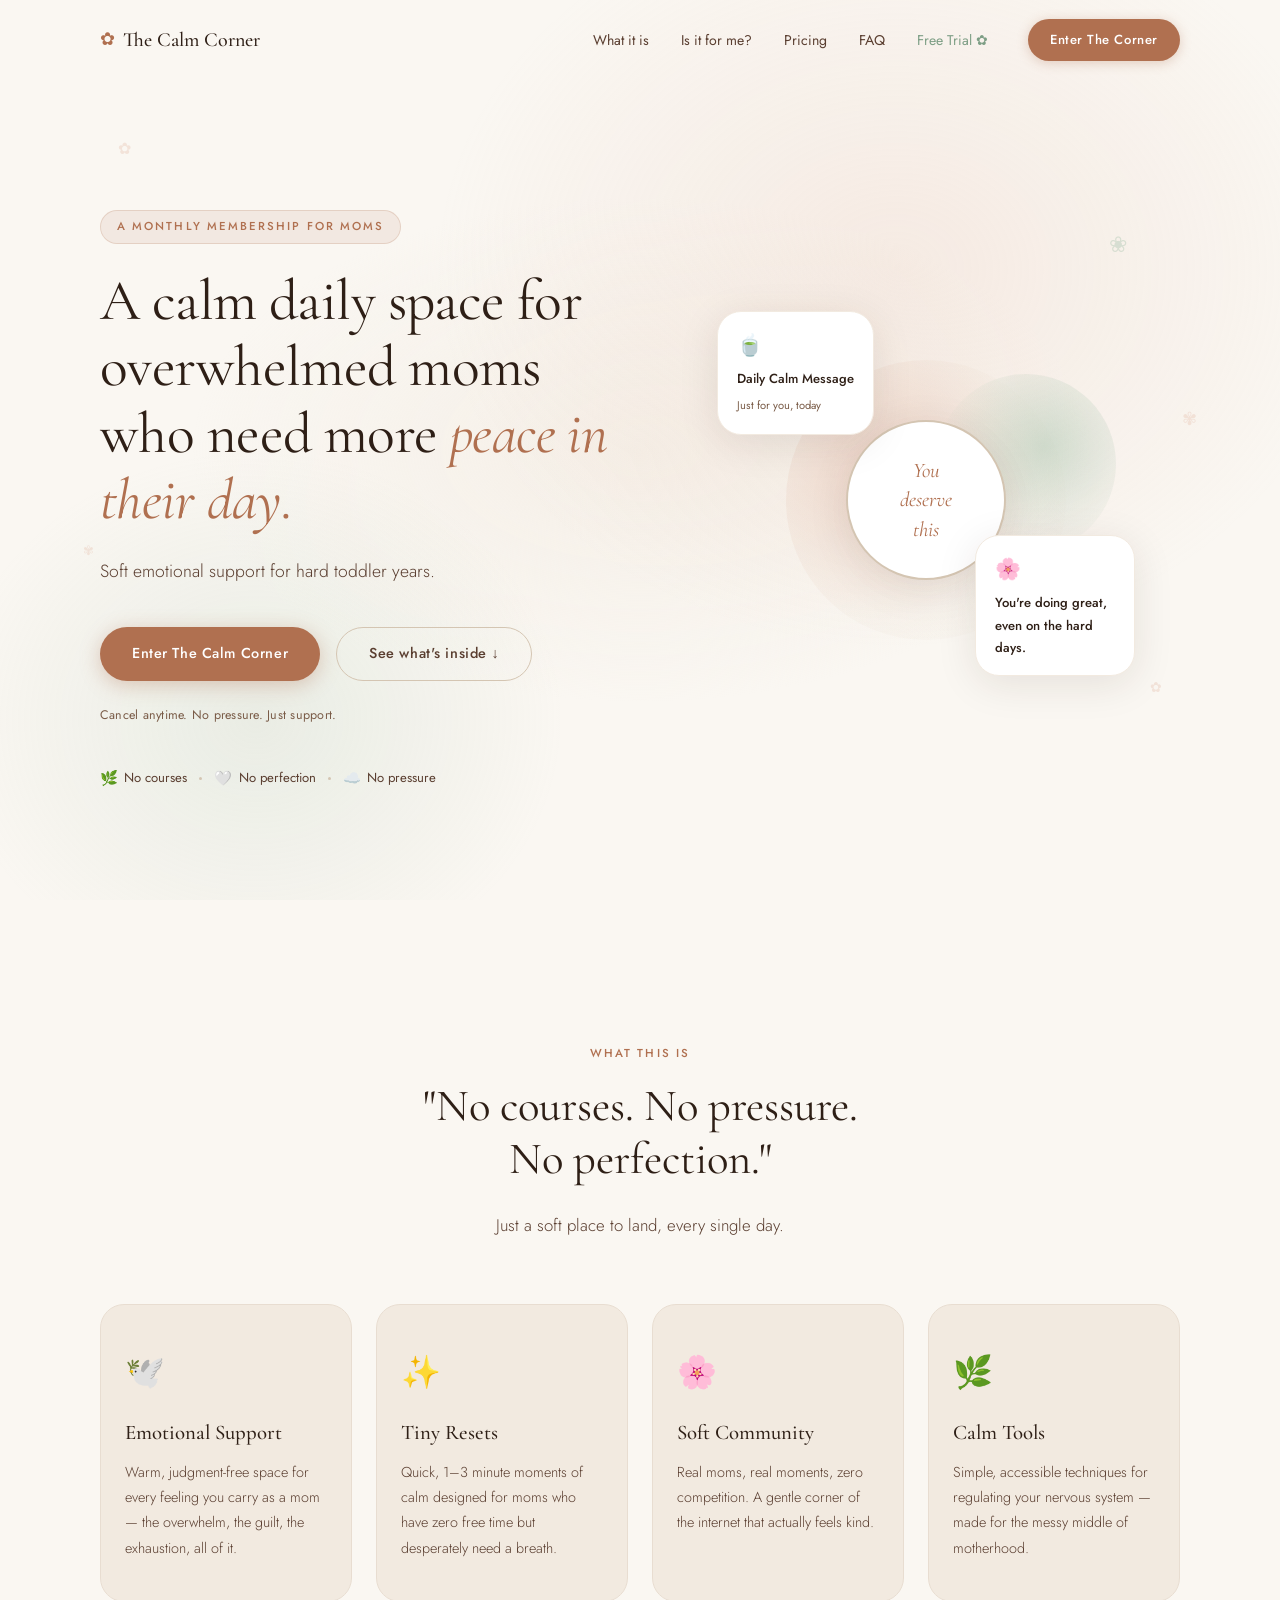
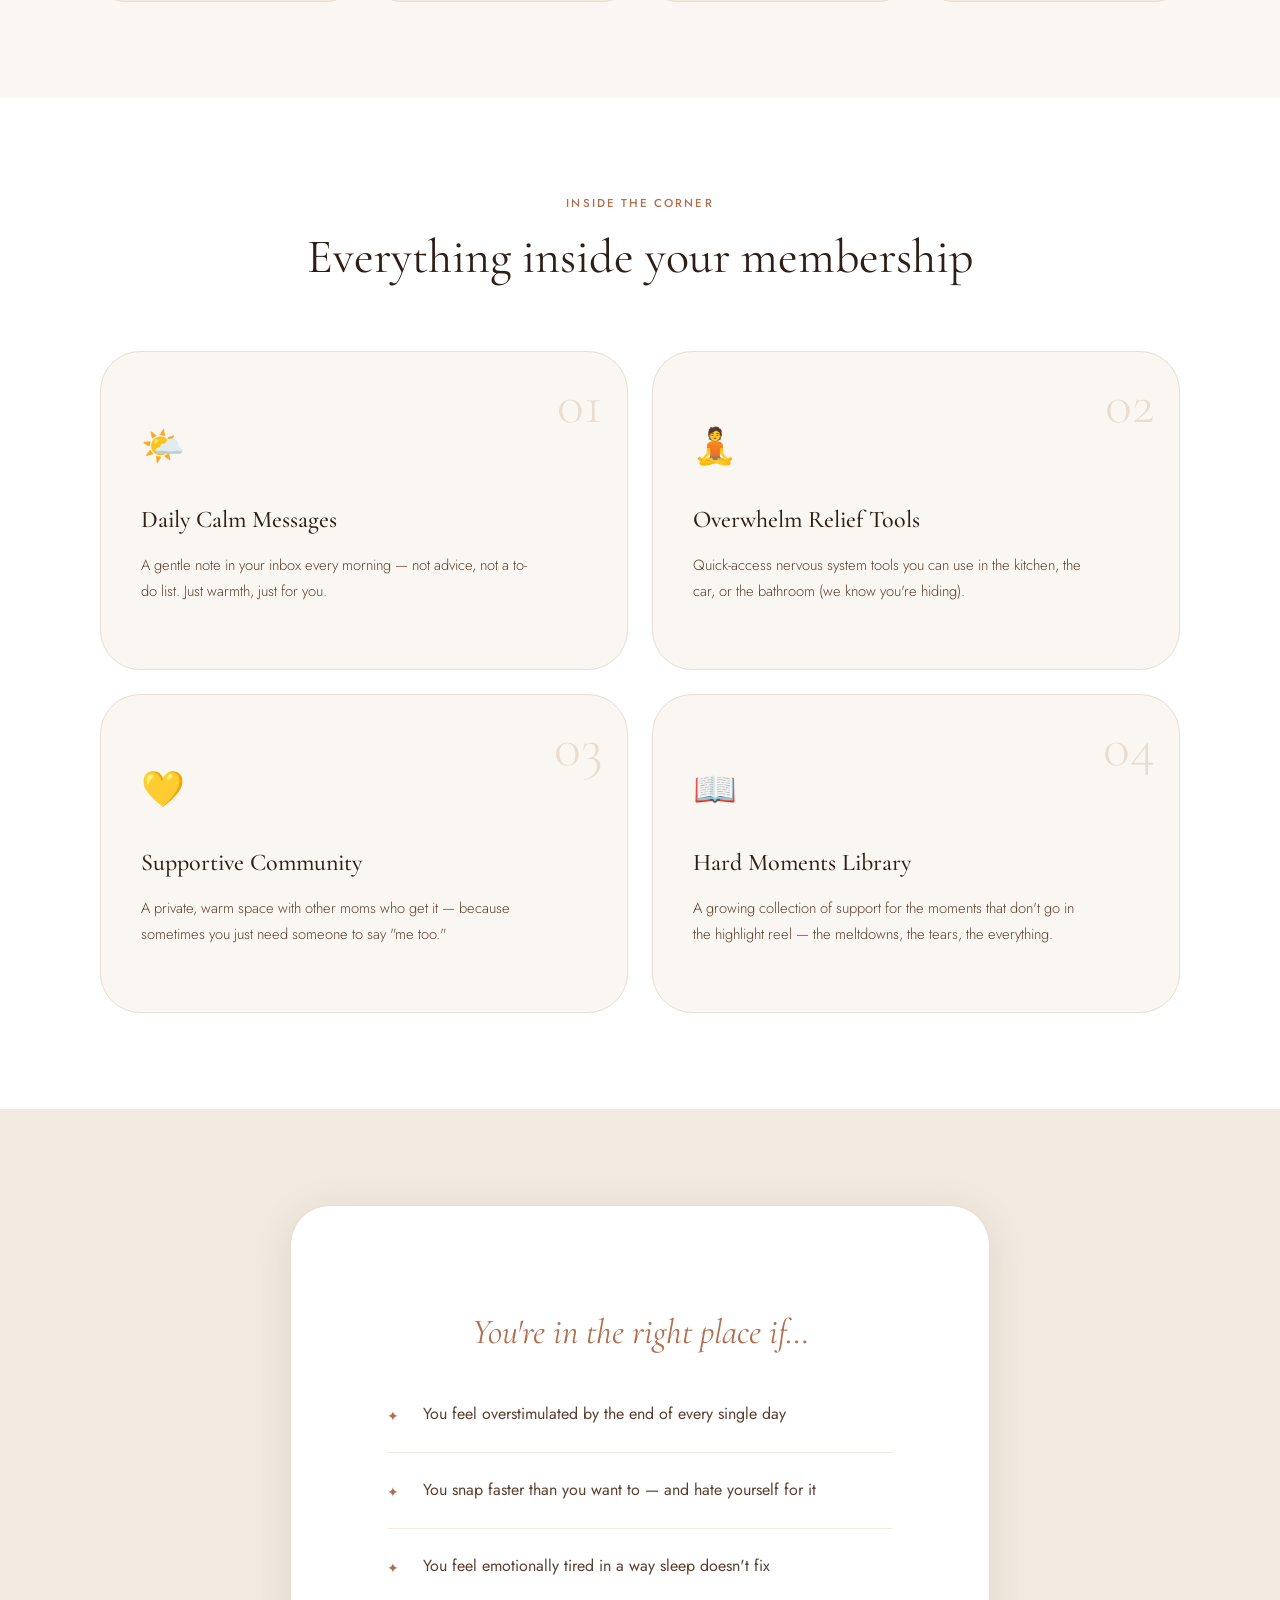
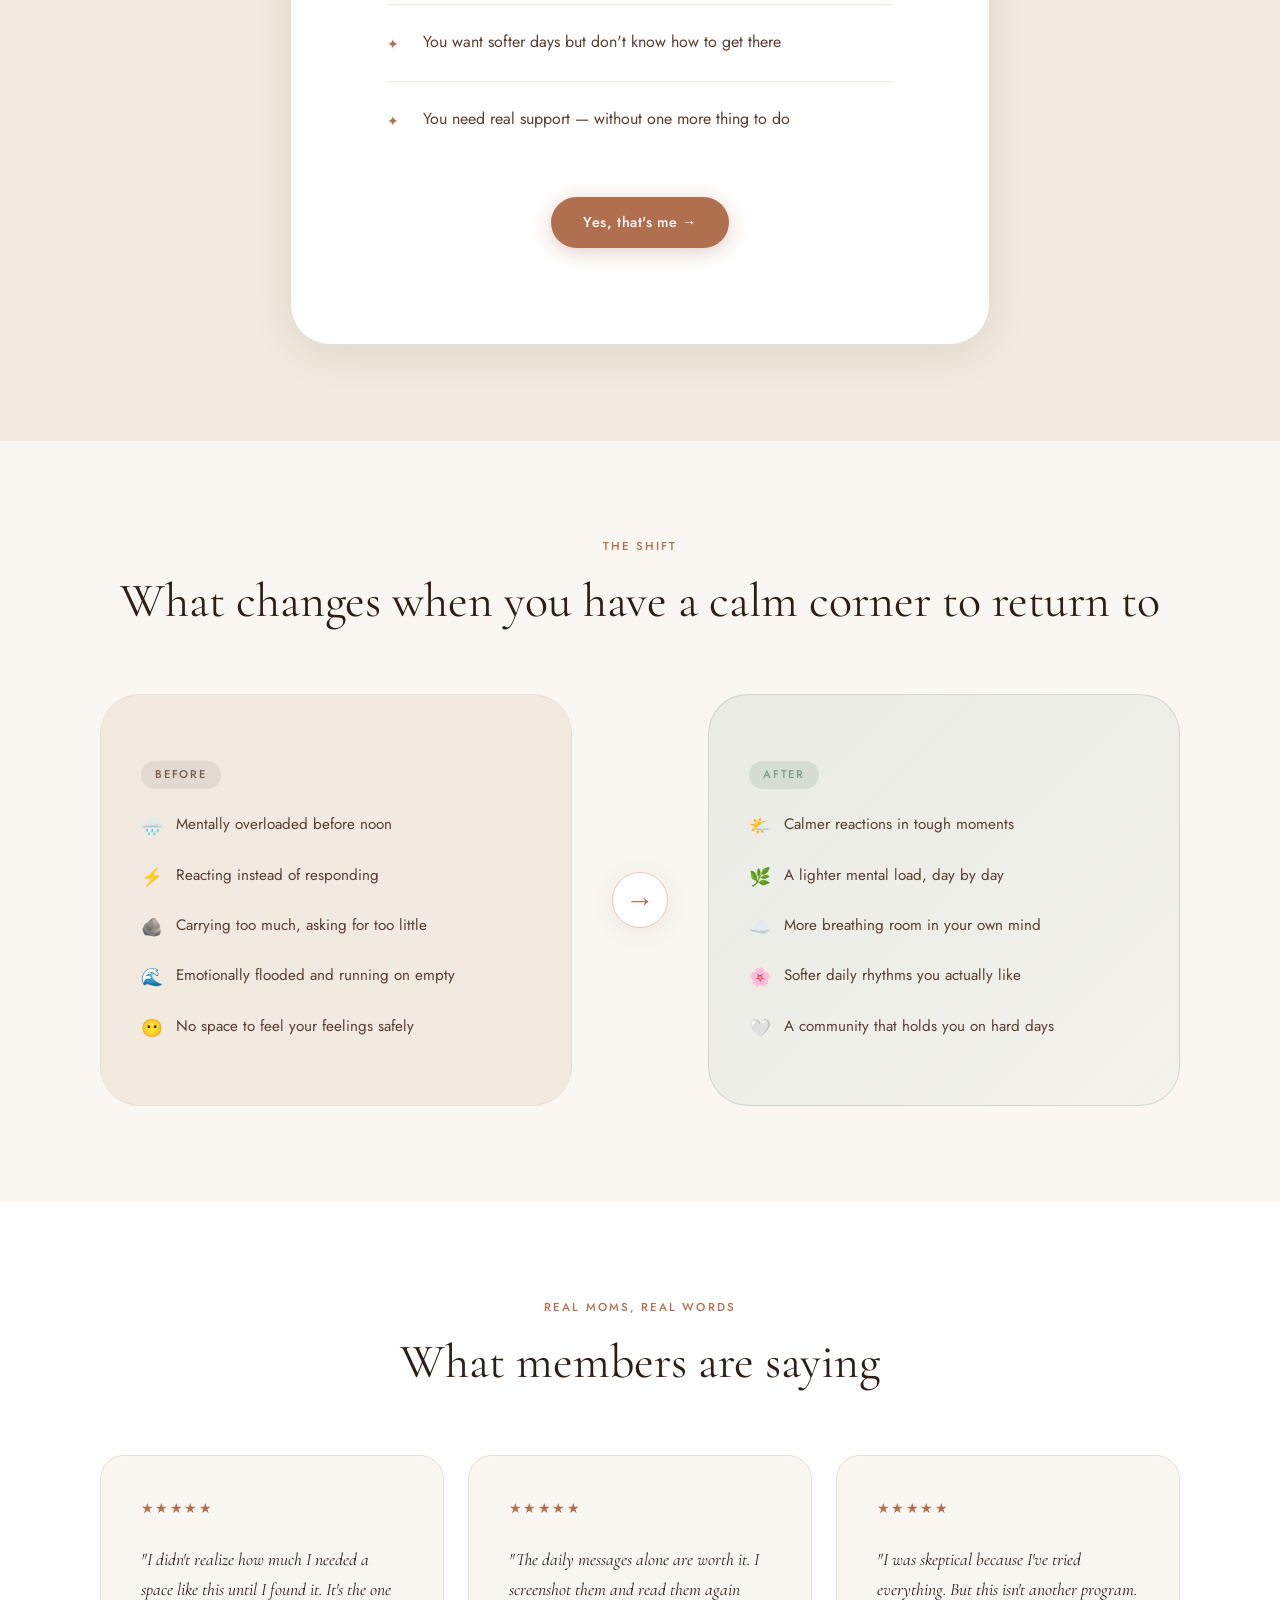
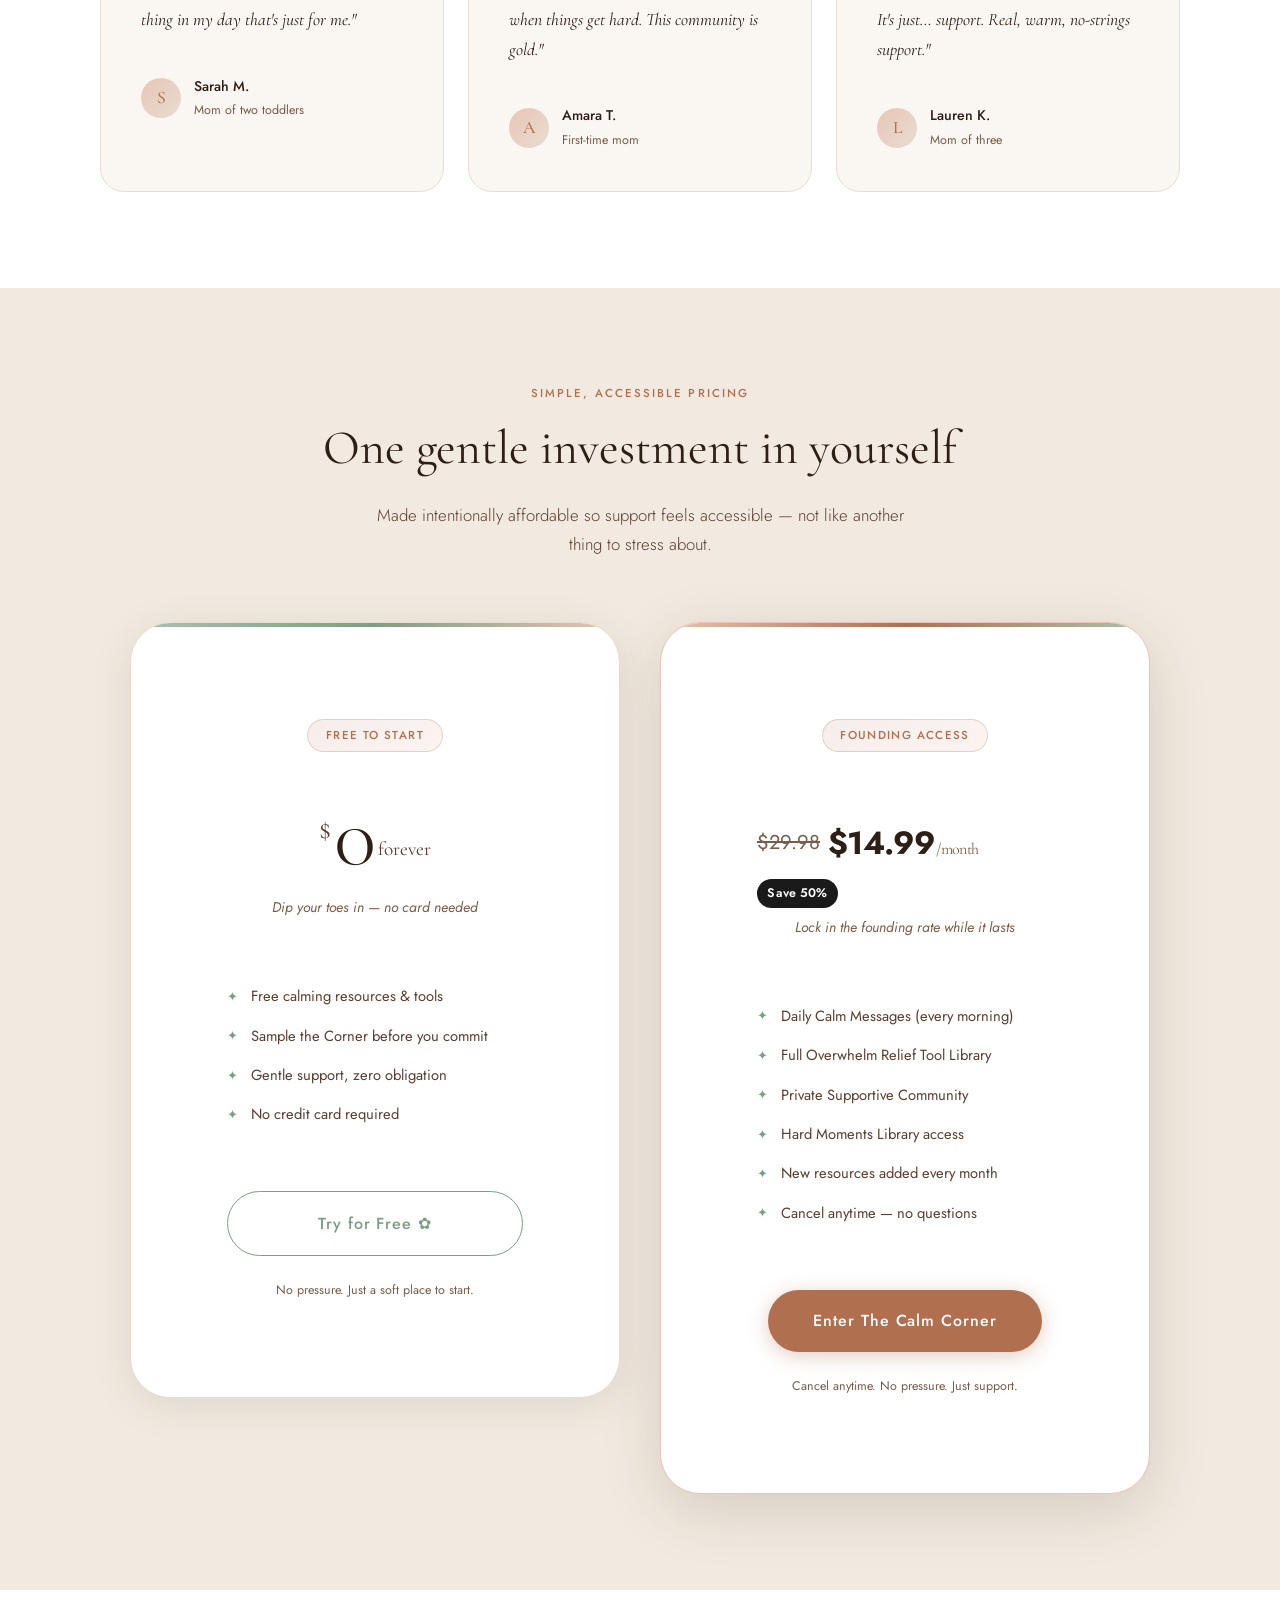
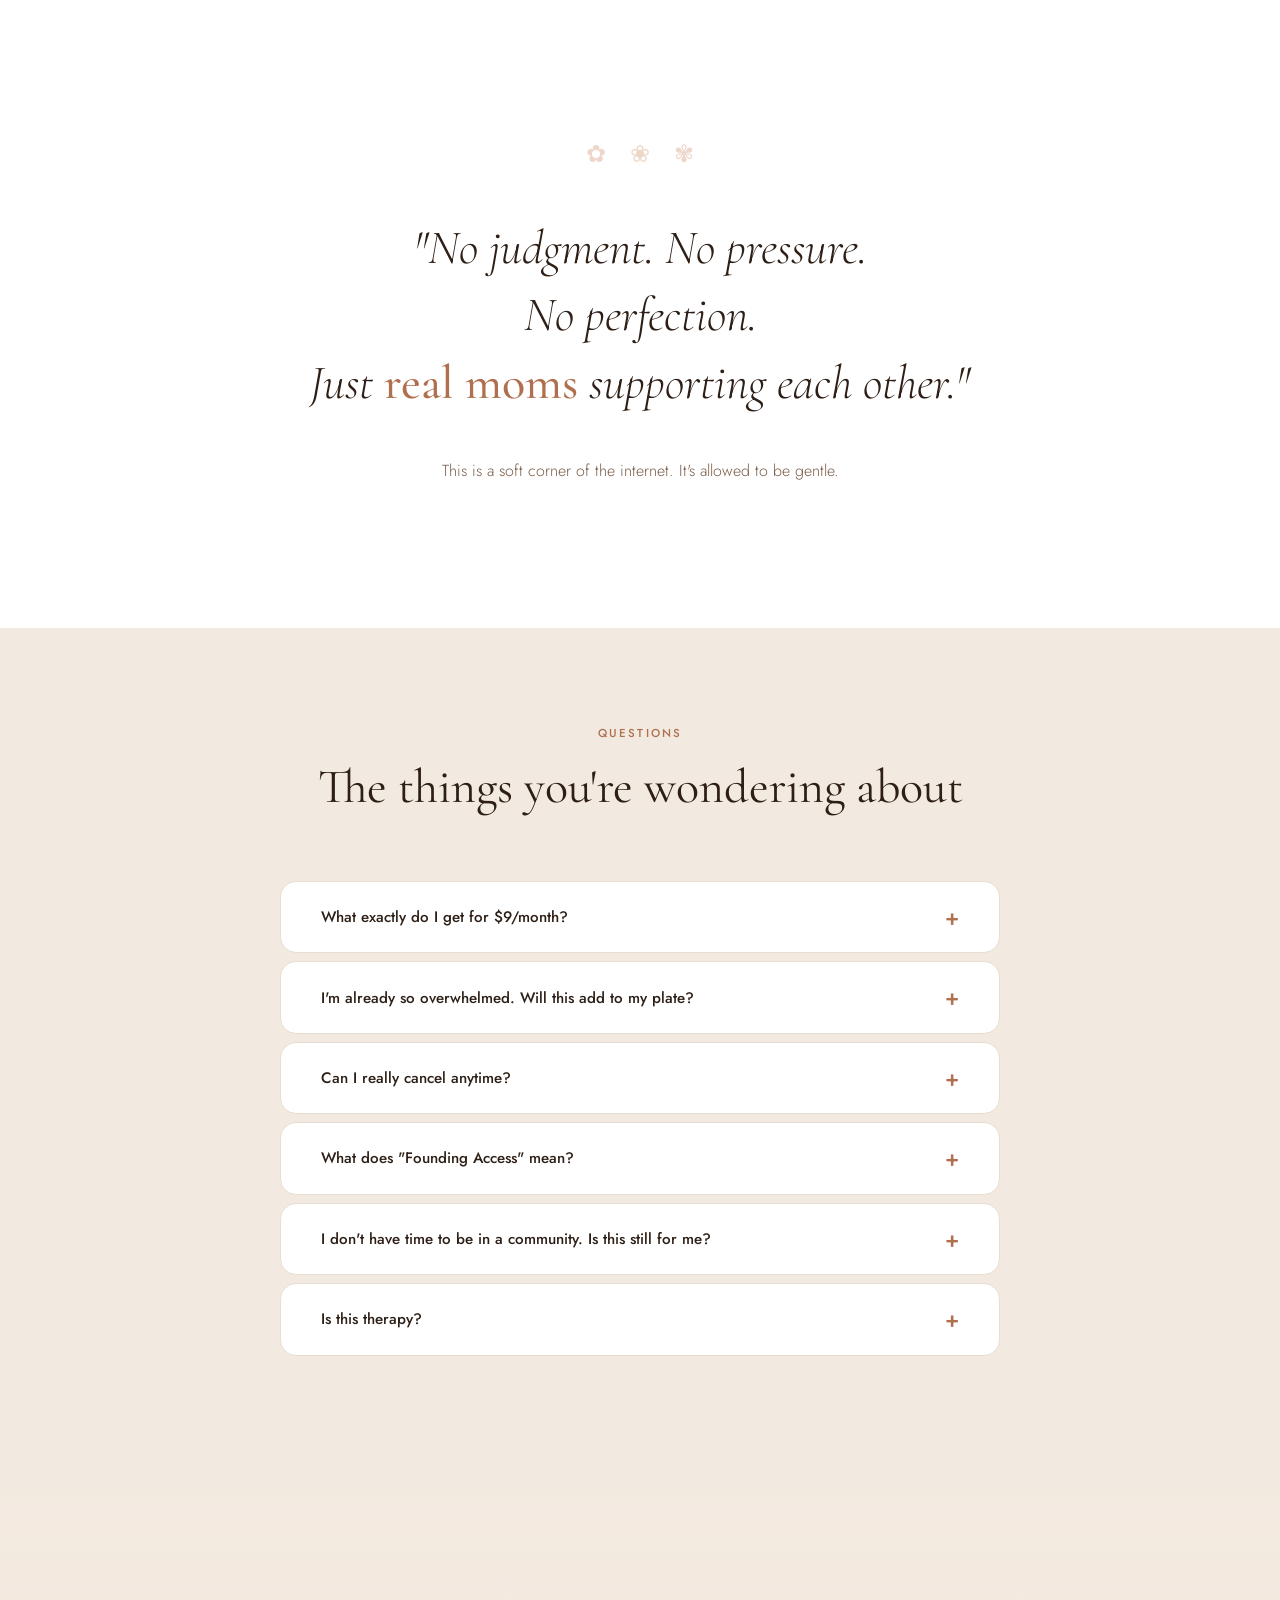
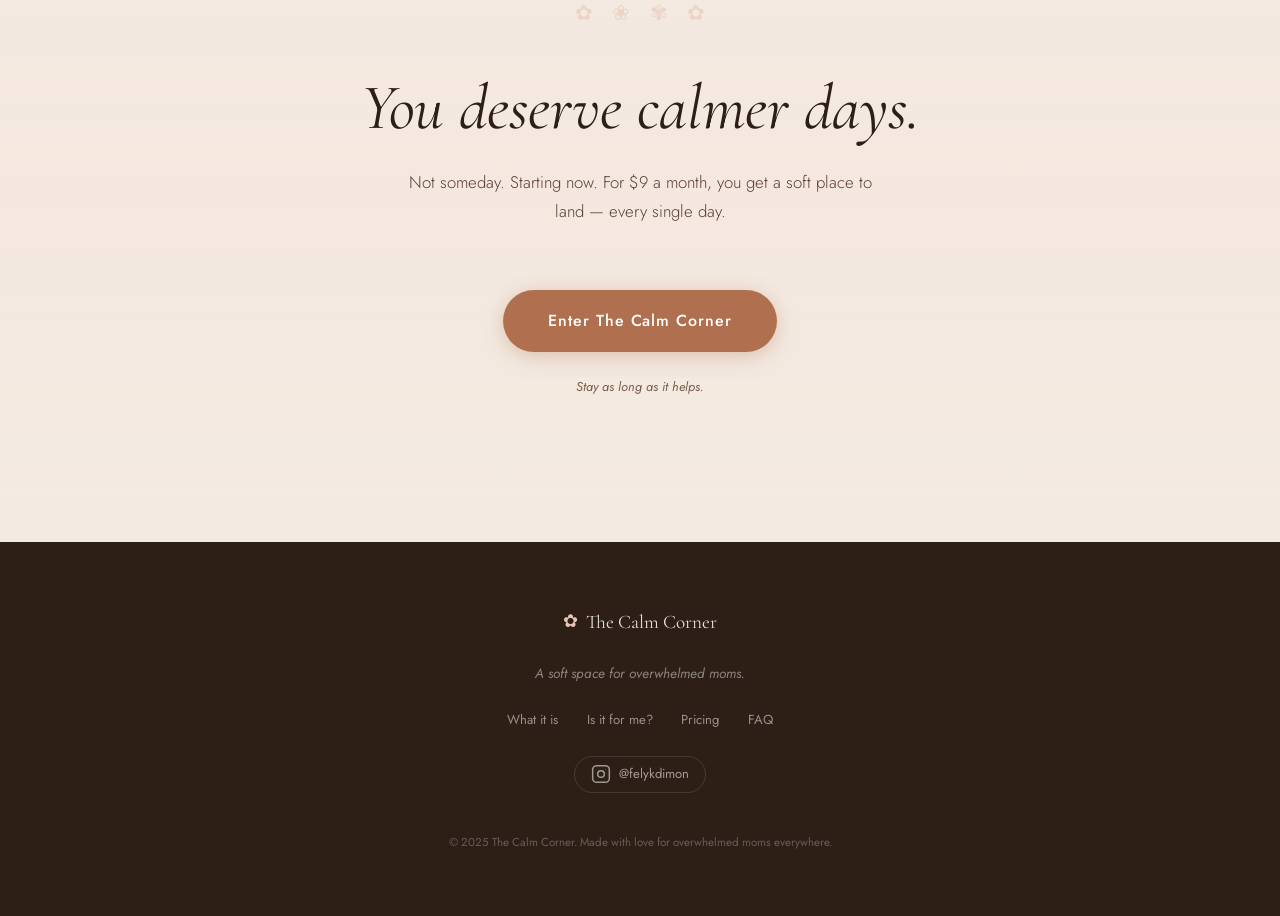
==== commit 9e9a39ce: "Add files via upload" ====
--- a/index.html
+++ b/index.html
@@ -71,6 +71,7 @@
       </div>
 
       <div class="hero-content reveal">
+        <span class="hero-eyebrow">A monthly membership for moms</span>
         <h1 class="hero-headline">
           A calm daily space for overwhelmed moms who need more
           <em>peace in their day.</em>
@@ -531,538 +532,4 @@
 
   <script src="script.js"></script>
 </body>
-</html><!DOCTYPE html>
-<html lang="en">
-<head>
-  <meta charset="UTF-8" />
-  <meta name="viewport" content="width=device-width, initial-scale=1.0" />
-  <title>The Calm Corner — A Daily Space for Overwhelmed Moms</title>
-  <meta name="description" content="The Calm Corner is a soft, supportive monthly membership for overwhelmed moms. Emotional support, calm tools, and a gentle community — for just $9/month." />
-
-  <!-- Open Graph -->
-  <meta property="og:title" content="The Calm Corner — Peace for Overwhelmed Moms" />
-  <meta property="og:description" content="Tiny resets. Soft community. Calm tools. A daily support space made just for moms." />
-  <meta property="og:type" content="website" />
-  <meta property="og:image" content="assets/og-image.jpg" />
-
-  <!-- Fonts -->
-  <link rel="preconnect" href="https://fonts.googleapis.com" />
-  <link rel="preconnect" href="https://fonts.gstatic.com" crossorigin />
-  <link href="https://fonts.googleapis.com/css2?family=Cormorant+Garamond:ital,wght@0,300;0,400;0,500;0,600;1,300;1,400&family=Jost:wght@300;400;500&display=swap" rel="stylesheet" />
-
-  <link rel="stylesheet" href="styles.css" />
-</head>
-<body>
-
-  <!-- ─── NAVBAR ─────────────────────────────────────────────── -->
-  <header class="navbar" id="navbar" role="banner">
-    <nav class="nav-inner" aria-label="Main navigation">
-      <a href="#hero" class="nav-logo" aria-label="The Calm Corner home">
-        <span class="logo-leaf" aria-hidden="true">✿</span>
-        <span>The Calm Corner</span>
-      </a>
-
-      <ul class="nav-links" role="list">
-        <li><a href="#what-is-it">What it is</a></li>
-        <li><a href="#for-you">Is it for me?</a></li>
-        <li><a href="#pricing">Pricing</a></li>
-        <li><a href="#faq">FAQ</a></li>
-        <li><a href="https://whop.com/calm-corner/free-resources-23/" target="_blank" rel="noopener noreferrer" class="nav-link-free">Free Trial ✿</a></li>
-      </ul>
-
-      <a href="#pricing" class="btn btn-nav" aria-label="Join The Calm Corner">Enter The Corner</a>
-
-      <button class="hamburger" id="hamburger" aria-label="Open menu" aria-expanded="false" aria-controls="mobile-menu">
-        <span></span><span></span><span></span>
-      </button>
-    </nav>
-
-    <!-- Mobile menu -->
-    <div class="mobile-menu" id="mobile-menu" role="dialog" aria-label="Mobile navigation" aria-hidden="true">
-      <ul role="list">
-        <li><a href="#what-is-it" class="mobile-link">What it is</a></li>
-        <li><a href="#for-you" class="mobile-link">Is it for me?</a></li>
-        <li><a href="#pricing" class="mobile-link">Pricing</a></li>
-        <li><a href="#faq" class="mobile-link">FAQ</a></li>
-        <li><a href="https://whop.com/calm-corner/free-resources-23/" target="_blank" rel="noopener noreferrer" class="mobile-link mobile-link-free">Free Resources ✿</a></li>
-        <li><a href="#pricing" class="btn btn-mobile-cta">Enter The Corner</a></li>
-      </ul>
-    </div>
-  </header>
-
-  <main>
-
-    <!-- ─── HERO ──────────────────────────────────────────────── -->
-    <section class="hero" id="hero" aria-label="Hero">
-      <div class="hero-bg-texture" aria-hidden="true"></div>
-      <div class="hero-petals" aria-hidden="true">
-        <span class="petal p1">✿</span>
-        <span class="petal p2">✾</span>
-        <span class="petal p3">❀</span>
-        <span class="petal p4">✿</span>
-        <span class="petal p5">✾</span>
-      </div>
-
-      <div class="hero-content reveal">
-        <span class="hero-eyebrow">A monthly membership for moms</span>
-        <h1 class="hero-headline">
-          A calm daily space for overwhelmed moms who need more
-          <em>peace in their day.</em>
-        </h1>
-        <p class="hero-sub">Soft emotional support for hard toddler years.</p>
-
-        <div class="hero-ctas">
-          <a href="#pricing" class="btn btn-primary">Enter The Calm Corner</a>
-          <a href="#what-is-it" class="btn btn-ghost">See what's inside ↓</a>
-        </div>
-
-        <p class="microcopy">Cancel anytime. No pressure. Just support.</p>
-
-        <div class="trust-row" role="list" aria-label="Trust indicators">
-          <div class="trust-item" role="listitem">
-            <span class="trust-icon" aria-hidden="true">🌿</span>
-            <span>No courses</span>
-          </div>
-          <div class="trust-dot" aria-hidden="true"></div>
-          <div class="trust-item" role="listitem">
-            <span class="trust-icon" aria-hidden="true">🤍</span>
-            <span>No perfection</span>
-          </div>
-          <div class="trust-dot" aria-hidden="true"></div>
-          <div class="trust-item" role="listitem">
-            <span class="trust-icon" aria-hidden="true">☁️</span>
-            <span>No pressure</span>
-          </div>
-        </div>
-      </div>
-
-      <div class="hero-visual reveal reveal-delay-1" aria-hidden="true">
-        <div class="hero-illustration">
-          <div class="illustration-card card-float-1">
-            <span class="card-emoji">🍵</span>
-            <p>Daily Calm Message</p>
-            <span class="card-sub">Just for you, today</span>
-          </div>
-          <div class="illustration-card card-float-2">
-            <span class="card-emoji">🌸</span>
-            <p>You're doing great,<br/>even on the hard days.</p>
-          </div>
-          <div class="illustration-orb orb-1"></div>
-          <div class="illustration-orb orb-2"></div>
-          <div class="illustration-center">
-            <div class="center-circle">
-              <span class="center-text">You<br/>deserve<br/>this</span>
-            </div>
-          </div>
-        </div>
-      </div>
-    </section>
-
-    <!-- ─── WHAT THIS IS ──────────────────────────────────────── -->
-    <section class="what-is-it" id="what-is-it" aria-label="What The Calm Corner is">
-      <div class="container">
-        <div class="section-label reveal">What this is</div>
-        <h2 class="section-title reveal">
-          "No courses. No pressure.<br/>No perfection."
-        </h2>
-        <p class="section-sub reveal">Just a soft place to land, every single day.</p>
-
-        <div class="what-grid">
-          <article class="what-card reveal" tabindex="0">
-            <div class="what-icon" aria-hidden="true">🕊️</div>
-            <h3>Emotional Support</h3>
-            <p>Warm, judgment-free space for every feeling you carry as a mom — the overwhelm, the guilt, the exhaustion, all of it.</p>
-          </article>
-          <article class="what-card reveal reveal-delay-1" tabindex="0">
-            <div class="what-icon" aria-hidden="true">✨</div>
-            <h3>Tiny Resets</h3>
-            <p>Quick, 1–3 minute moments of calm designed for moms who have zero free time but desperately need a breath.</p>
-          </article>
-          <article class="what-card reveal reveal-delay-2" tabindex="0">
-            <div class="what-icon" aria-hidden="true">🌸</div>
-            <h3>Soft Community</h3>
-            <p>Real moms, real moments, zero competition. A gentle corner of the internet that actually feels kind.</p>
-          </article>
-          <article class="what-card reveal reveal-delay-3" tabindex="0">
-            <div class="what-icon" aria-hidden="true">🌿</div>
-            <h3>Calm Tools</h3>
-            <p>Simple, accessible techniques for regulating your nervous system — made for the messy middle of motherhood.</p>
-          </article>
-        </div>
-      </div>
-    </section>
-
-    <!-- ─── BENEFITS GRID ─────────────────────────────────────── -->
-    <section class="benefits" id="benefits" aria-label="Member benefits">
-      <div class="container">
-        <div class="section-label reveal">Inside The Corner</div>
-        <h2 class="section-title reveal">Everything inside your membership</h2>
-
-        <div class="benefits-grid">
-          <article class="benefit-card reveal" tabindex="0">
-            <div class="benefit-num" aria-hidden="true">01</div>
-            <div class="benefit-icon" aria-hidden="true">🌤️</div>
-            <h3>Daily Calm Messages</h3>
-            <p>A gentle note in your inbox every morning — not advice, not a to-do list. Just warmth, just for you.</p>
-          </article>
-          <article class="benefit-card reveal reveal-delay-1" tabindex="0">
-            <div class="benefit-num" aria-hidden="true">02</div>
-            <div class="benefit-icon" aria-hidden="true">🧘</div>
-            <h3>Overwhelm Relief Tools</h3>
-            <p>Quick-access nervous system tools you can use in the kitchen, the car, or the bathroom (we know you're hiding).</p>
-          </article>
-          <article class="benefit-card reveal reveal-delay-2" tabindex="0">
-            <div class="benefit-num" aria-hidden="true">03</div>
-            <div class="benefit-icon" aria-hidden="true">💛</div>
-            <h3>Supportive Community</h3>
-            <p>A private, warm space with other moms who get it — because sometimes you just need someone to say "me too."</p>
-          </article>
-          <article class="benefit-card reveal reveal-delay-3" tabindex="0">
-            <div class="benefit-num" aria-hidden="true">04</div>
-            <div class="benefit-icon" aria-hidden="true">📖</div>
-            <h3>Hard Moments Library</h3>
-            <p>A growing collection of support for the moments that don't go in the highlight reel — the meltdowns, the tears, the everything.</p>
-          </article>
-        </div>
-      </div>
-    </section>
-
-    <!-- ─── WHO THIS IS FOR ───────────────────────────────────── -->
-    <section class="for-you" id="for-you" aria-label="Who this is for">
-      <div class="container">
-        <div class="for-you-inner reveal">
-          <div class="for-you-label">You're in the right place if…</div>
-          <ul class="for-you-list" role="list">
-            <li class="for-you-item">
-              <span class="check" aria-hidden="true">✦</span>
-              <span>You feel overstimulated by the end of every single day</span>
-            </li>
-            <li class="for-you-item">
-              <span class="check" aria-hidden="true">✦</span>
-              <span>You snap faster than you want to — and hate yourself for it</span>
-            </li>
-            <li class="for-you-item">
-              <span class="check" aria-hidden="true">✦</span>
-              <span>You feel emotionally tired in a way sleep doesn't fix</span>
-            </li>
-            <li class="for-you-item">
-              <span class="check" aria-hidden="true">✦</span>
-              <span>You want softer days but don't know how to get there</span>
-            </li>
-            <li class="for-you-item">
-              <span class="check" aria-hidden="true">✦</span>
-              <span>You need real support — without one more thing to do</span>
-            </li>
-          </ul>
-          <a href="#pricing" class="btn btn-primary">Yes, that's me →</a>
-        </div>
-      </div>
-    </section>
-
-    <!-- ─── BEFORE / AFTER ────────────────────────────────────── -->
-    <section class="before-after" id="before-after" aria-label="Before and after joining">
-      <div class="container">
-        <div class="section-label reveal">The shift</div>
-        <h2 class="section-title reveal">What changes when you have a calm corner to return to</h2>
-
-        <div class="ba-grid">
-          <div class="ba-card ba-before reveal" aria-label="Before joining">
-            <div class="ba-tag">Before</div>
-            <ul role="list">
-              <li>
-                <span class="ba-icon" aria-hidden="true">🌧️</span>
-                <span>Mentally overloaded before noon</span>
-              </li>
-              <li>
-                <span class="ba-icon" aria-hidden="true">⚡</span>
-                <span>Reacting instead of responding</span>
-              </li>
-              <li>
-                <span class="ba-icon" aria-hidden="true">🪨</span>
-                <span>Carrying too much, asking for too little</span>
-              </li>
-              <li>
-                <span class="ba-icon" aria-hidden="true">🌊</span>
-                <span>Emotionally flooded and running on empty</span>
-              </li>
-              <li>
-                <span class="ba-icon" aria-hidden="true">😶</span>
-                <span>No space to feel your feelings safely</span>
-              </li>
-            </ul>
-          </div>
-
-          <div class="ba-divider" aria-hidden="true">
-            <span class="ba-arrow">→</span>
-          </div>
-
-          <div class="ba-card ba-after reveal reveal-delay-2" aria-label="After joining">
-            <div class="ba-tag">After</div>
-            <ul role="list">
-              <li>
-                <span class="ba-icon" aria-hidden="true">🌤️</span>
-                <span>Calmer reactions in tough moments</span>
-              </li>
-              <li>
-                <span class="ba-icon" aria-hidden="true">🌿</span>
-                <span>A lighter mental load, day by day</span>
-              </li>
-              <li>
-                <span class="ba-icon" aria-hidden="true">☁️</span>
-                <span>More breathing room in your own mind</span>
-              </li>
-              <li>
-                <span class="ba-icon" aria-hidden="true">🌸</span>
-                <span>Softer daily rhythms you actually like</span>
-              </li>
-              <li>
-                <span class="ba-icon" aria-hidden="true">🤍</span>
-                <span>A community that holds you on hard days</span>
-              </li>
-            </ul>
-          </div>
-        </div>
-      </div>
-    </section>
-
-    <!-- ─── TESTIMONIALS ──────────────────────────────────────── -->
-    <section class="testimonials" id="testimonials" aria-label="Member testimonials">
-      <div class="container">
-        <div class="section-label reveal">Real moms, real words</div>
-        <h2 class="section-title reveal">What members are saying</h2>
-
-        <div class="testi-grid">
-          <article class="testi-card reveal" tabindex="0">
-            <div class="testi-stars" aria-label="5 stars">★★★★★</div>
-            <p class="testi-text">"I didn't realize how much I needed a space like this until I found it. It's the one thing in my day that's just for me."</p>
-            <div class="testi-author">
-              <div class="testi-avatar" aria-hidden="true">S</div>
-              <div>
-                <strong>Sarah M.</strong>
-                <span>Mom of two toddlers</span>
-              </div>
-            </div>
-          </article>
-
-          <article class="testi-card reveal reveal-delay-1" tabindex="0">
-            <div class="testi-stars" aria-label="5 stars">★★★★★</div>
-            <p class="testi-text">"The daily messages alone are worth it. I screenshot them and read them again when things get hard. This community is gold."</p>
-            <div class="testi-author">
-              <div class="testi-avatar" aria-hidden="true">A</div>
-              <div>
-                <strong>Amara T.</strong>
-                <span>First-time mom</span>
-              </div>
-            </div>
-          </article>
-
-          <article class="testi-card reveal reveal-delay-2" tabindex="0">
-            <div class="testi-stars" aria-label="5 stars">★★★★★</div>
-            <p class="testi-text">"I was skeptical because I've tried everything. But this isn't another program. It's just… support. Real, warm, no-strings support."</p>
-            <div class="testi-author">
-              <div class="testi-avatar" aria-hidden="true">L</div>
-              <div>
-                <strong>Lauren K.</strong>
-                <span>Mom of three</span>
-              </div>
-            </div>
-          </article>
-        </div>
-      </div>
-    </section>
-
-    <!-- ─── PRICING ───────────────────────────────────────────── -->
-    <section class="pricing" id="pricing" aria-label="Pricing">
-      <div class="container">
-        <div class="section-label reveal">Simple, accessible pricing</div>
-        <h2 class="section-title reveal">One gentle investment in yourself</h2>
-        <p class="section-sub reveal">Made intentionally affordable so support feels accessible — not like another thing to stress about.</p>
-
-        <div class="pricing-grid">
-
-          <!-- FREE RESOURCES CARD -->
-          <div class="pricing-card pricing-card-free reveal" role="article">
-            <div class="pricing-badge pricing-badge-free">Free to Start</div>
-            <div class="pricing-amount">
-              <span class="pricing-dollar">$</span>
-              <span class="pricing-num">0</span>
-              <span class="pricing-per">forever</span>
-            </div>
-            <p class="pricing-tagline">Dip your toes in — no card needed</p>
-
-            <ul class="pricing-features" role="list">
-              <li><span aria-hidden="true">✦</span> Free calming resources &amp; tools</li>
-              <li><span aria-hidden="true">✦</span> Sample the Corner before you commit</li>
-              <li><span aria-hidden="true">✦</span> Gentle support, zero obligation</li>
-              <li><span aria-hidden="true">✦</span> No credit card required</li>
-            </ul>
-
-            <a href="https://whop.com/calm-corner/free-resources-23/" target="_blank" rel="noopener noreferrer" class="btn btn-ghost btn-large btn-free">Try for Free ✿</a>
-            <p class="pricing-micro">No pressure. Just a soft place to start.</p>
-          </div>
-
-          <!-- PAID CARD -->
-          <div class="pricing-card pricing-card-paid reveal reveal-delay-1" role="article">
-            <div class="pricing-badge">Founding Access</div>
-            <div class="pricing-amount-row">
-              <span class="pricing-original">$29.98</span>
-              <span class="pricing-current">$14.99<span class="pricing-per">/month</span></span>
-              <span class="pricing-save-badge">Save 50%</span>
-            </div>
-            <p class="pricing-tagline">Lock in the founding rate while it lasts</p>
-
-            <ul class="pricing-features" role="list">
-              <li><span aria-hidden="true">✦</span> Daily Calm Messages (every morning)</li>
-              <li><span aria-hidden="true">✦</span> Full Overwhelm Relief Tool Library</li>
-              <li><span aria-hidden="true">✦</span> Private Supportive Community</li>
-              <li><span aria-hidden="true">✦</span> Hard Moments Library access</li>
-              <li><span aria-hidden="true">✦</span> New resources added every month</li>
-              <li><span aria-hidden="true">✦</span> Cancel anytime — no questions</li>
-            </ul>
-
-            <a href="https://www.instagram.com/felykdimon/" target="_blank" rel="noopener noreferrer" class="btn btn-primary btn-large">Enter The Calm Corner</a>
-            <p class="pricing-micro">Cancel anytime. No pressure. Just support.</p>
-          </div>
-
-        </div>
-      </div>
-    </section>
-
-    <!-- ─── COMMUNITY FEEL ────────────────────────────────────── -->
-    <section class="community" id="community" aria-label="Community values">
-      <div class="container">
-        <div class="community-inner reveal">
-          <div class="community-petals" aria-hidden="true">
-            <span>✿</span><span>❀</span><span>✾</span>
-          </div>
-          <blockquote class="community-quote">
-            "No judgment. No pressure.<br/>No perfection.<br/>
-            Just <em>real moms</em> supporting each other."
-          </blockquote>
-          <p class="community-sub">This is a soft corner of the internet. It's allowed to be gentle.</p>
-        </div>
-      </div>
-    </section>
-
-    <!-- ─── FAQ ───────────────────────────────────────────────── -->
-    <section class="faq" id="faq" aria-label="Frequently asked questions">
-      <div class="container">
-        <div class="section-label reveal">Questions</div>
-        <h2 class="section-title reveal">The things you're wondering about</h2>
-
-        <div class="faq-list" role="list">
-
-          <div class="faq-item reveal" role="listitem">
-            <button class="faq-q" aria-expanded="false" aria-controls="faq-1">
-              <span>What exactly do I get for $9/month?</span>
-              <span class="faq-arrow" aria-hidden="true">+</span>
-            </button>
-            <div class="faq-a" id="faq-1" role="region" hidden>
-              <p>Daily calm messages delivered to your inbox, access to the full overwhelm relief tool library, the private community, the hard moments library, and any new resources added each month. Think of it as a gentle, always-there space — not a course you have to finish.</p>
-            </div>
-          </div>
-
-          <div class="faq-item reveal reveal-delay-1" role="listitem">
-            <button class="faq-q" aria-expanded="false" aria-controls="faq-2">
-              <span>I'm already so overwhelmed. Will this add to my plate?</span>
-              <span class="faq-arrow" aria-hidden="true">+</span>
-            </button>
-            <div class="faq-a" id="faq-2" role="region" hidden>
-              <p>This is built for exactly that feeling. Everything inside is designed to take less than 5 minutes if you want it to. There's no homework, no schedule, no pressure to show up in a certain way. You use it however feels right for you that day.</p>
-            </div>
-          </div>
-
-          <div class="faq-item reveal reveal-delay-2" role="listitem">
-            <button class="faq-q" aria-expanded="false" aria-controls="faq-3">
-              <span>Can I really cancel anytime?</span>
-              <span class="faq-arrow" aria-hidden="true">+</span>
-            </button>
-            <div class="faq-a" id="faq-3" role="region" hidden>
-              <p>Yes, completely. No hoops, no guilt trips, no long cancellation processes. If life changes or it's not the right fit, you cancel and it's done. We mean it when we say no pressure.</p>
-            </div>
-          </div>
-
-          <div class="faq-item reveal reveal-delay-3" role="listitem">
-            <button class="faq-q" aria-expanded="false" aria-controls="faq-4">
-              <span>What does "Founding Access" mean?</span>
-              <span class="faq-arrow" aria-hidden="true">+</span>
-            </button>
-            <div class="faq-a" id="faq-4" role="region" hidden>
-              <p>The Calm Corner is in its early days, and $9/month is the founding rate — intentionally kept low to make it accessible. As the community and library grow, the price may increase for new members. Founding members lock in this rate for as long as they stay.</p>
-            </div>
-          </div>
-
-          <div class="faq-item reveal" role="listitem">
-            <button class="faq-q" aria-expanded="false" aria-controls="faq-5">
-              <span>I don't have time to be in a community. Is this still for me?</span>
-              <span class="faq-arrow" aria-hidden="true">+</span>
-            </button>
-            <div class="faq-a" id="faq-5" role="region" hidden>
-              <p>Absolutely. The community is there when you want it, but the daily messages and tools work perfectly on their own. Many members never post and still find huge value in just reading and being held by the space. You don't have to be "active" to benefit.</p>
-            </div>
-          </div>
-
-          <div class="faq-item reveal reveal-delay-1" role="listitem">
-            <button class="faq-q" aria-expanded="false" aria-controls="faq-6">
-              <span>Is this therapy?</span>
-              <span class="faq-arrow" aria-hidden="true">+</span>
-            </button>
-            <div class="faq-a" id="faq-6" role="region" hidden>
-              <p>No — and we want to be clear about that. The Calm Corner is emotional support and community, not clinical therapy or a replacement for professional mental health care. If you're struggling deeply, please also seek support from a qualified professional. This is a soft, warm addition — not a substitute.</p>
-            </div>
-          </div>
-
-        </div>
-      </div>
-    </section>
-
-    <!-- ─── FINAL CTA ─────────────────────────────────────────── -->
-    <section class="final-cta" id="final-cta" aria-label="Final call to action">
-      <div class="container">
-        <div class="final-cta-inner reveal">
-          <div class="final-petals" aria-hidden="true">
-            <span>✿</span><span>❀</span><span>✾</span><span>✿</span>
-          </div>
-          <h2 class="final-headline">You deserve calmer days.</h2>
-          <p class="final-sub">Not someday. Starting now. For $9 a month, you get a soft place to land — every single day.</p>
-          <a href="https://www.instagram.com/felykdimon/" target="_blank" rel="noopener noreferrer" class="btn btn-primary btn-large">Enter The Calm Corner</a>
-          <p class="final-micro">Stay as long as it helps.</p>
-        </div>
-      </div>
-    </section>
-
-  </main>
-
-  <!-- ─── FOOTER ────────────────────────────────────────────── -->
-  <footer class="footer" role="contentinfo">
-    <div class="container">
-      <div class="footer-inner">
-        <div class="footer-brand">
-          <span class="logo-leaf" aria-hidden="true">✿</span>
-          <span>The Calm Corner</span>
-        </div>
-        <p class="footer-tagline">A soft space for overwhelmed moms.</p>
-        <div class="footer-links">
-          <a href="#what-is-it">What it is</a>
-          <a href="#for-you">Is it for me?</a>
-          <a href="#pricing">Pricing</a>
-          <a href="#faq">FAQ</a>
-        </div>
-        <div class="footer-social">
-          <a href="https://www.instagram.com/felykdimon/" target="_blank" rel="noopener noreferrer" aria-label="Follow on Instagram" class="social-link">
-            <svg width="20" height="20" viewBox="0 0 24 24" fill="none" stroke="currentColor" stroke-width="1.8" stroke-linecap="round" stroke-linejoin="round" aria-hidden="true">
-              <rect x="2" y="2" width="20" height="20" rx="5" ry="5"/>
-              <circle cx="12" cy="12" r="4"/>
-              <circle cx="17.5" cy="6.5" r="0.5" fill="currentColor" stroke="none"/>
-            </svg>
-            @felykdimon
-          </a>
-        </div>
-        <p class="footer-legal">© 2025 The Calm Corner. Made with love for overwhelmed moms everywhere.</p>
-      </div>
-    </div>
-  </footer>
-
-  <script src="script.js"></script>
-</body>
 </html>
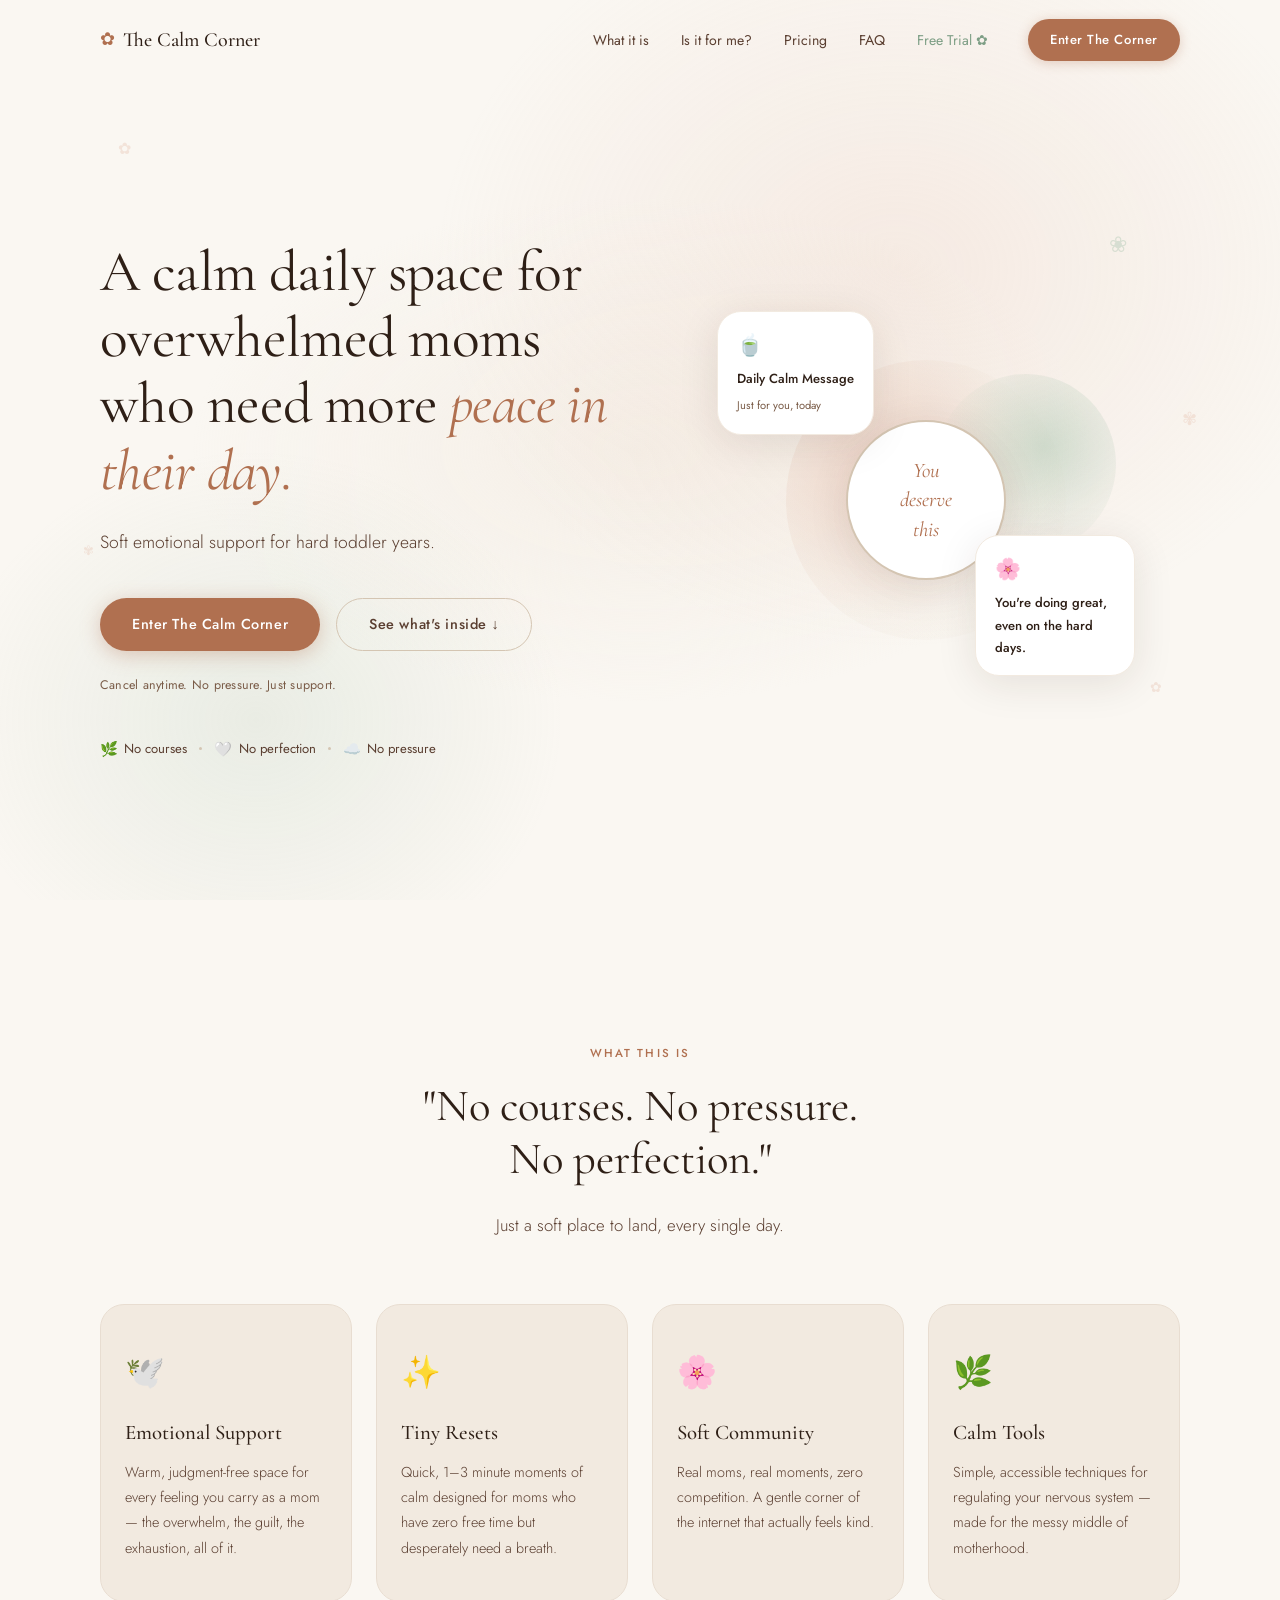
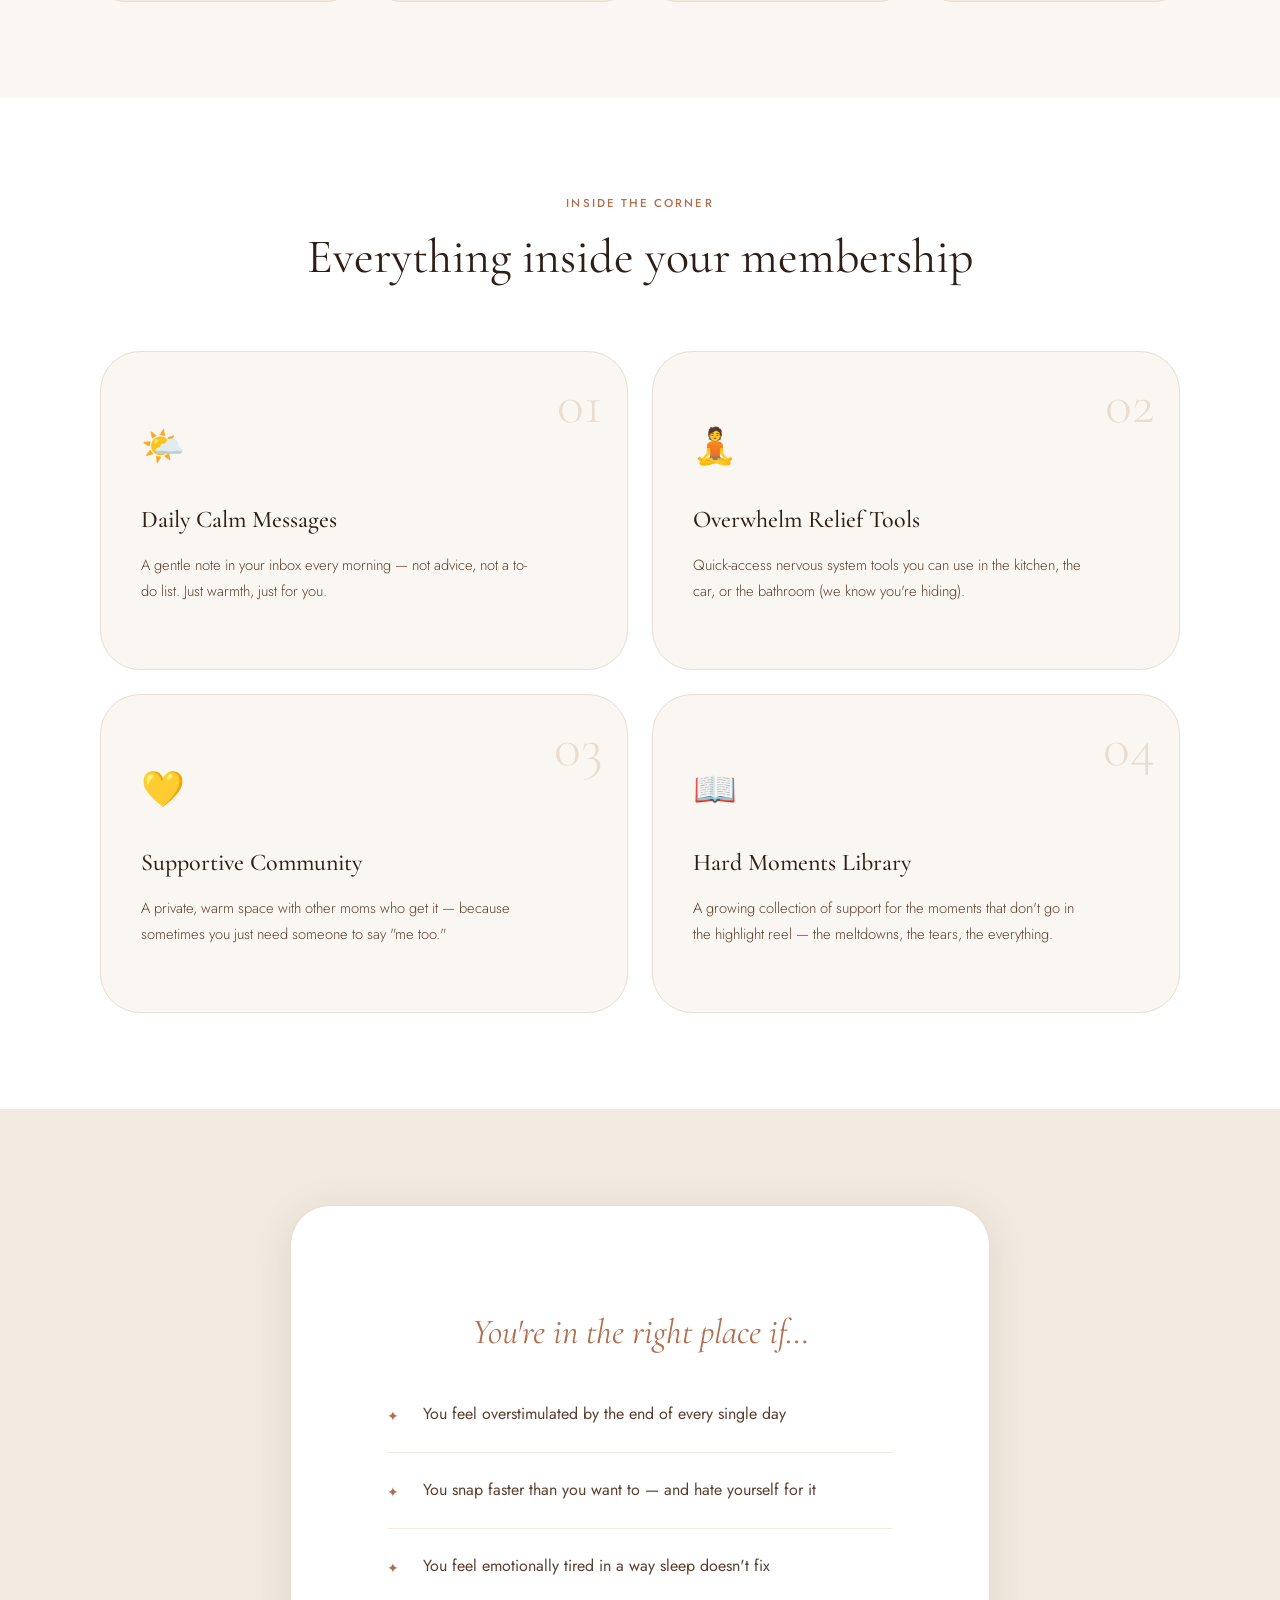
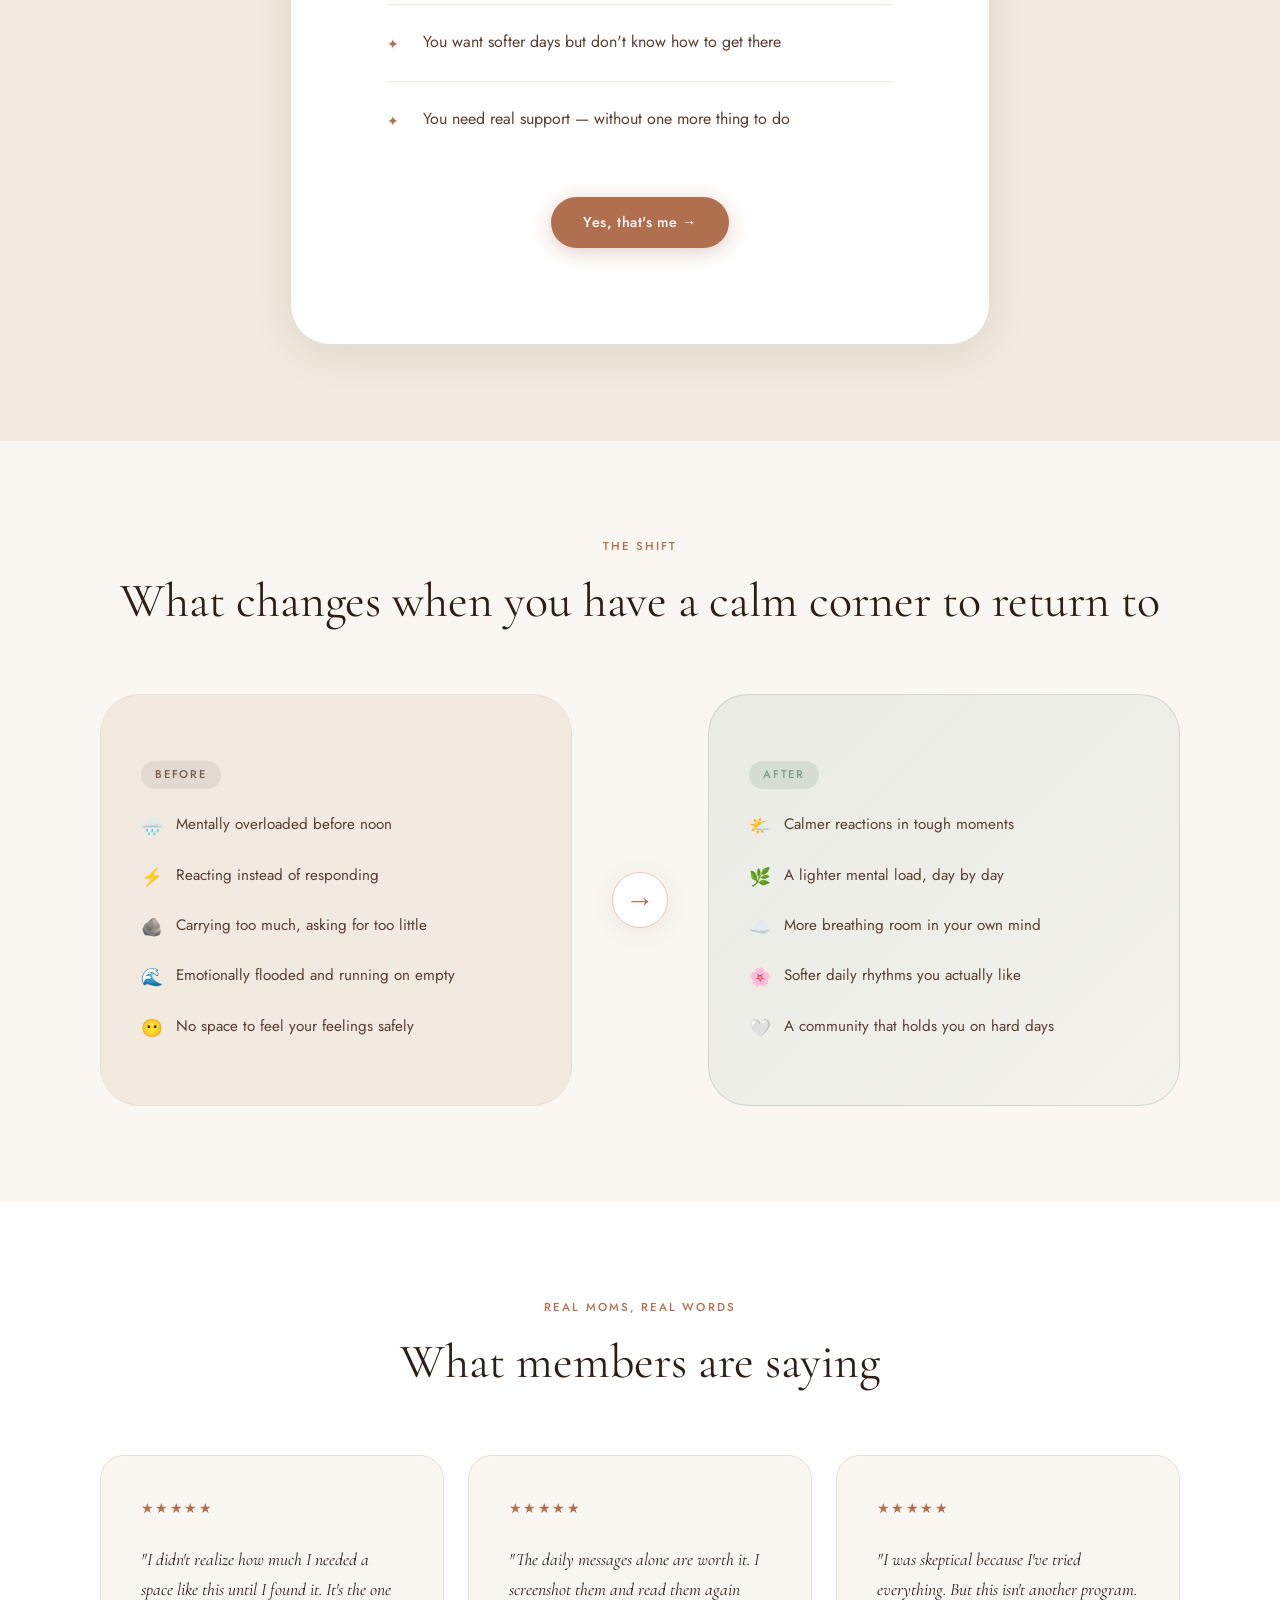
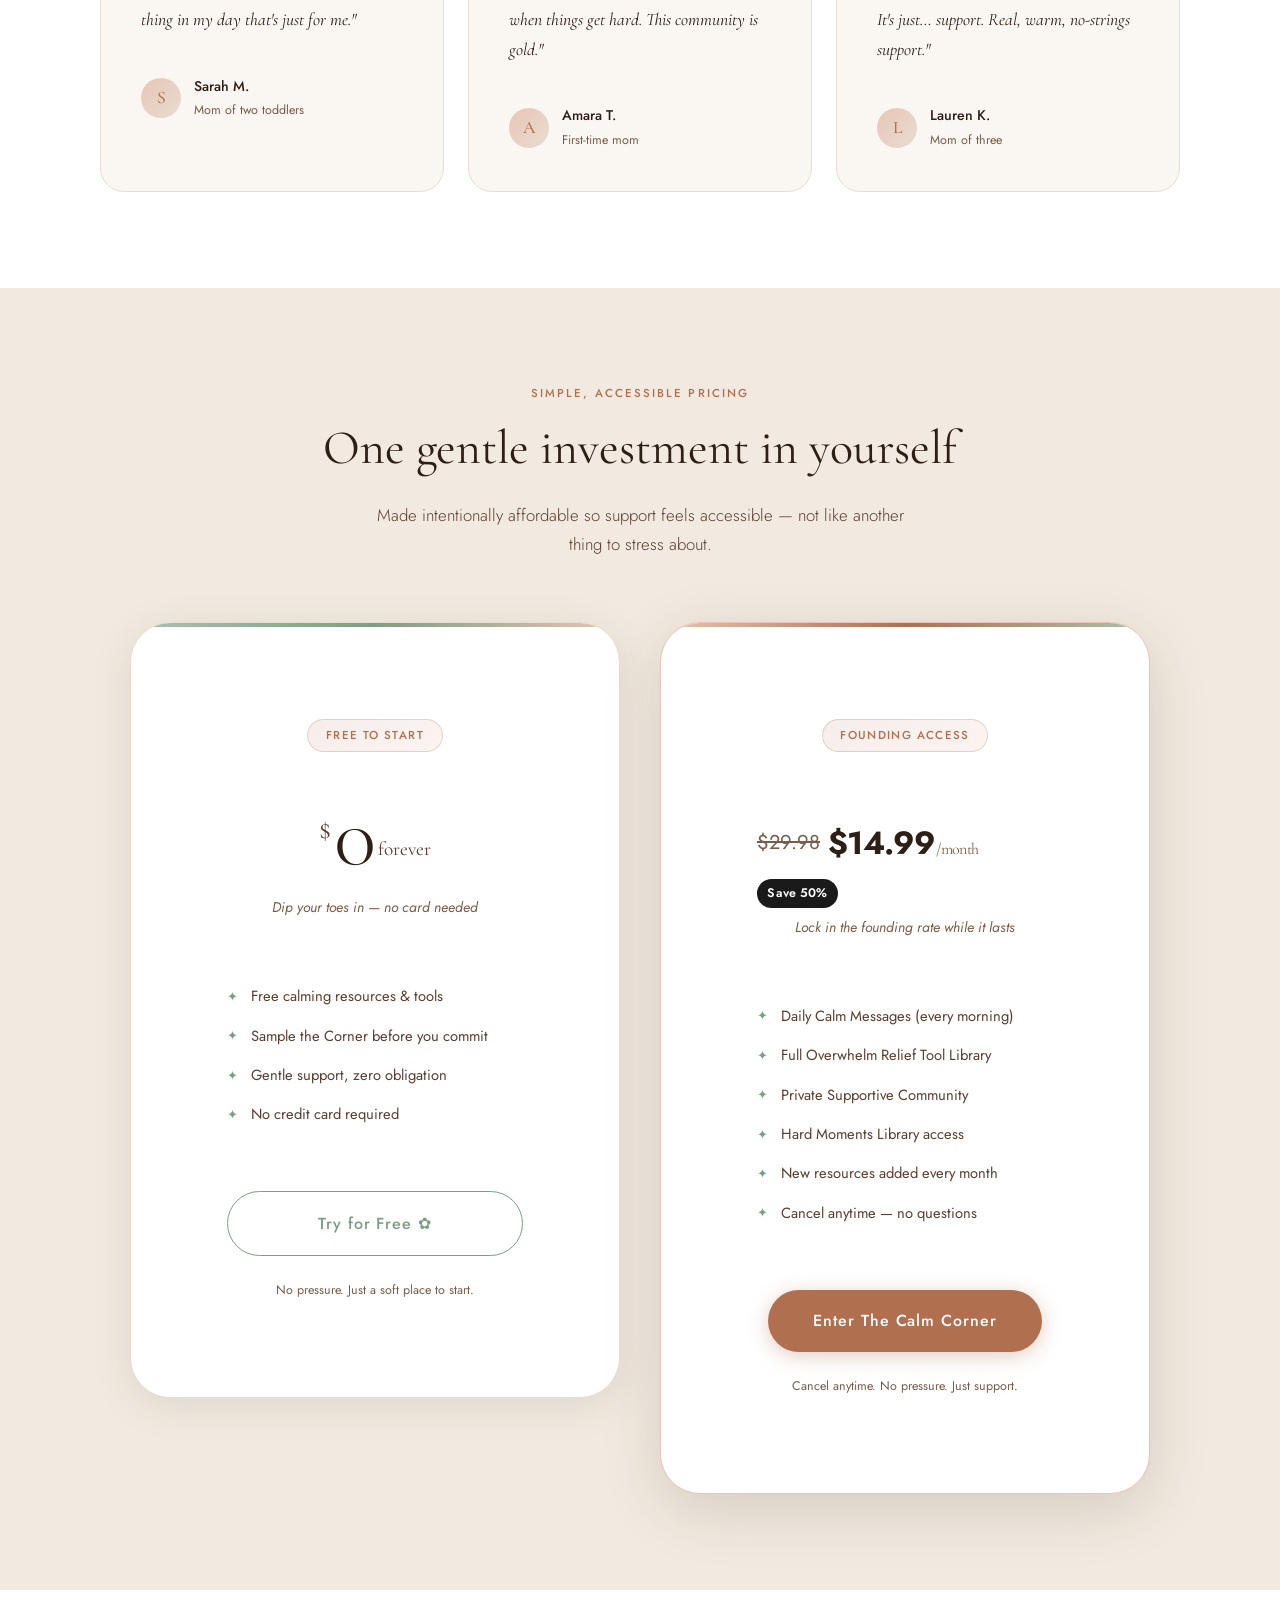
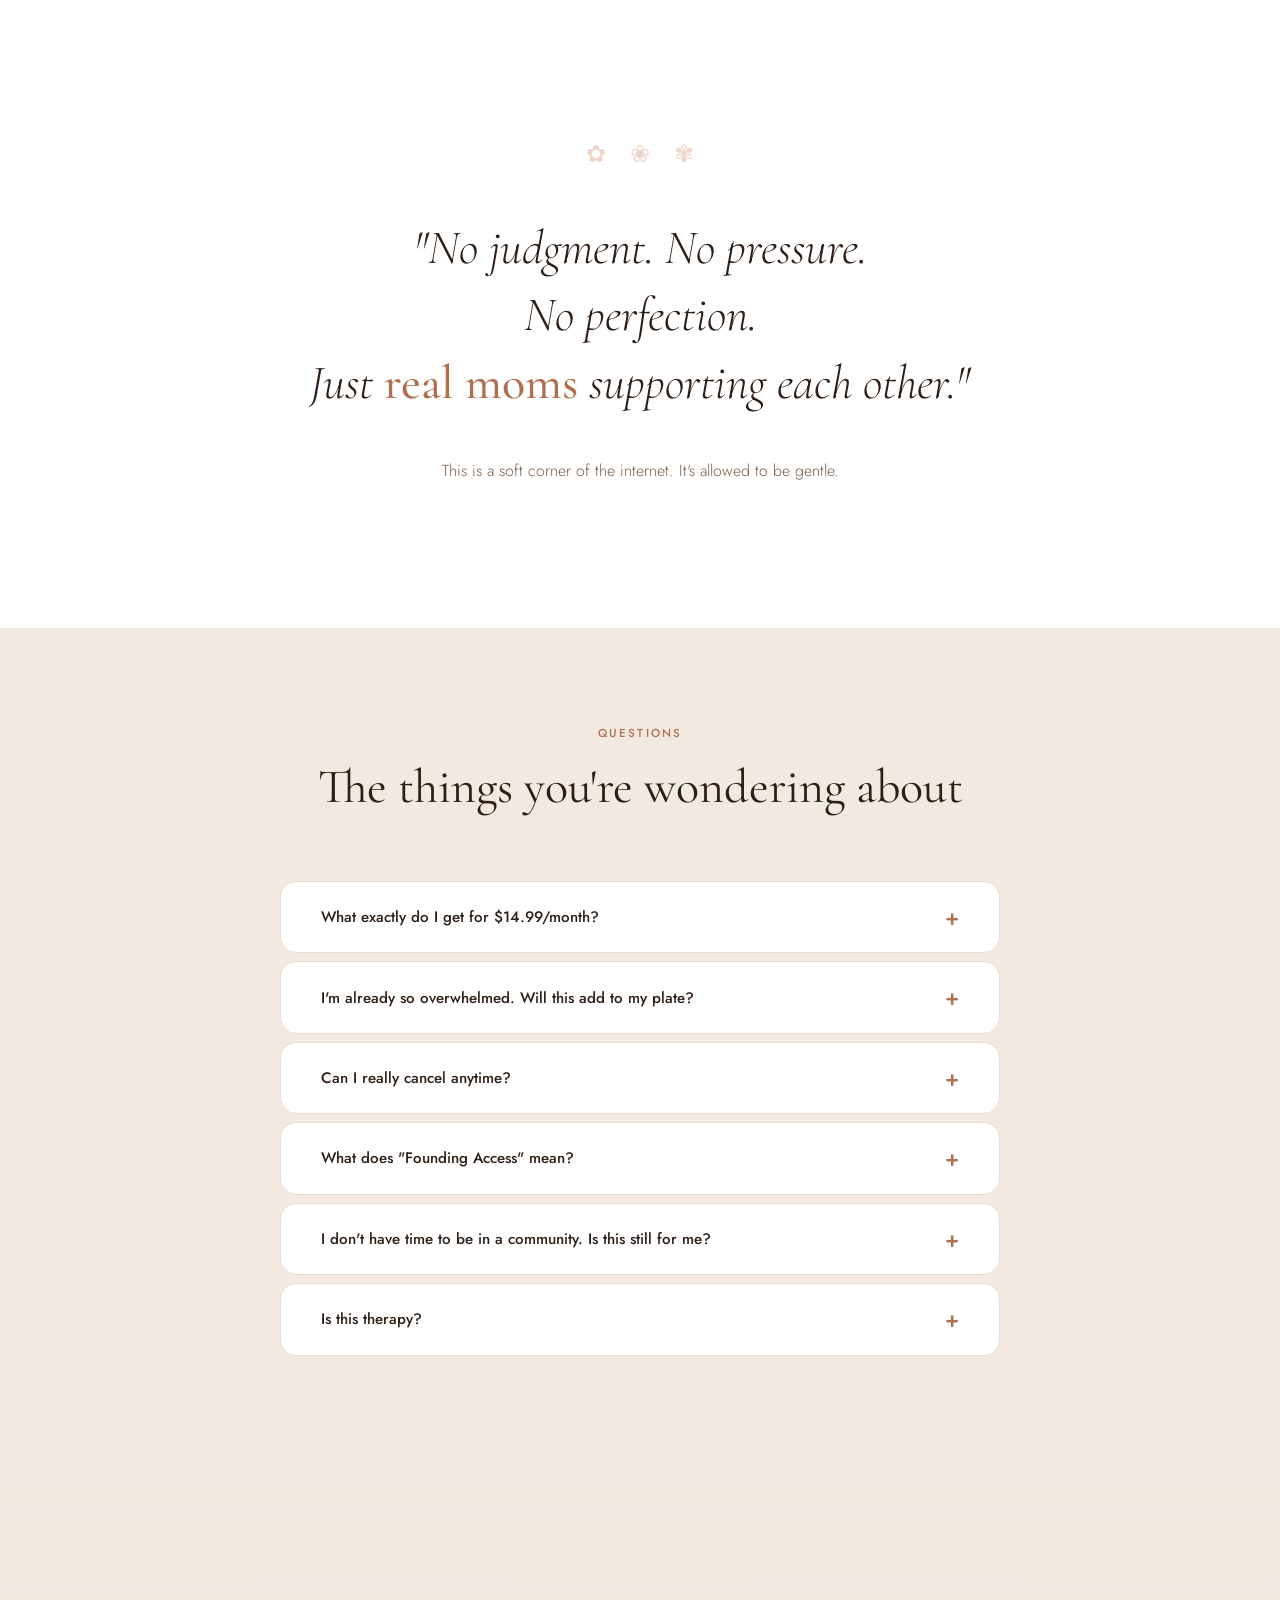
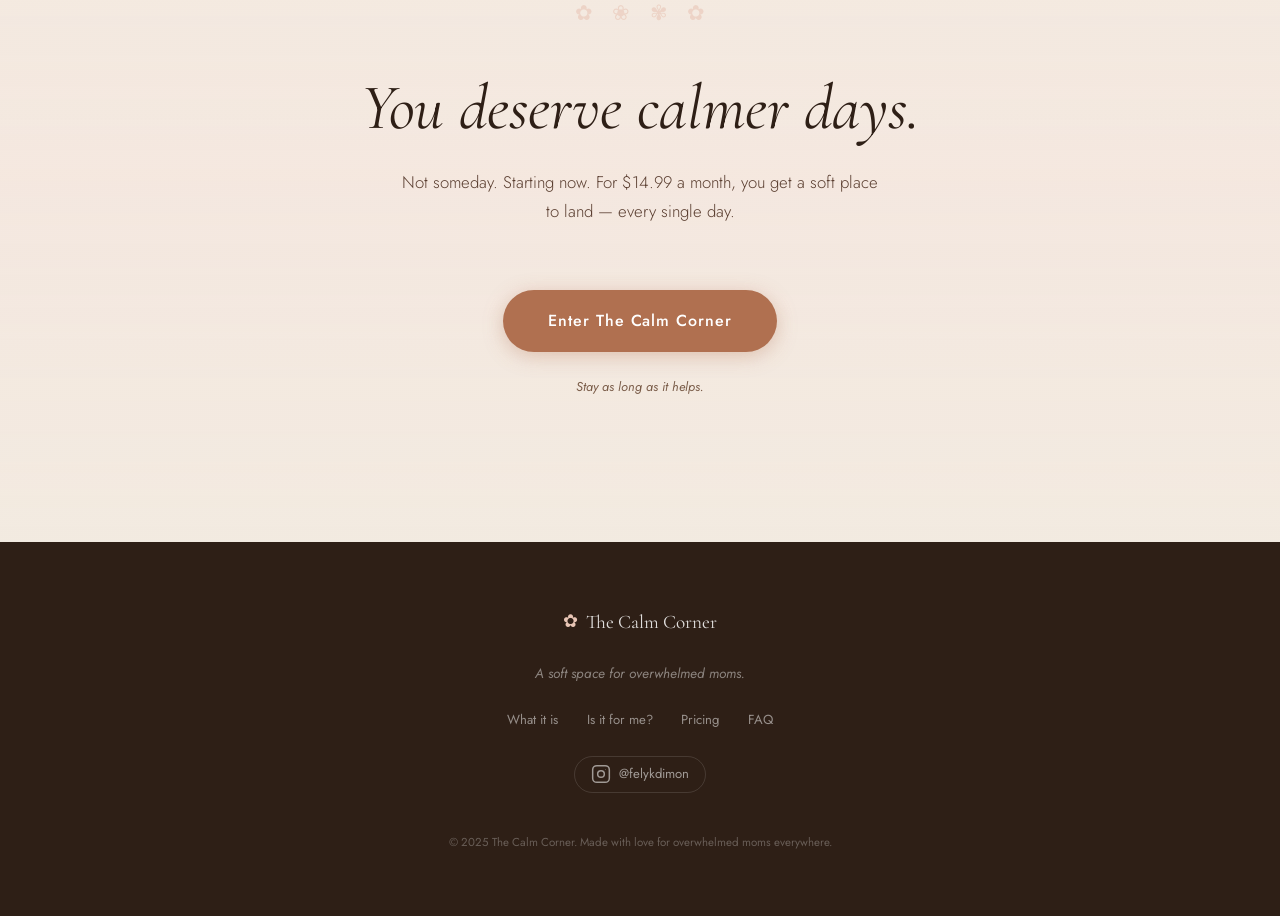
==== commit 3b46c3a2: "Add files via upload" ====
--- a/index.html
+++ b/index.html
@@ -4,7 +4,7 @@
   <meta charset="UTF-8" />
   <meta name="viewport" content="width=device-width, initial-scale=1.0" />
   <title>The Calm Corner — A Daily Space for Overwhelmed Moms</title>
-  <meta name="description" content="The Calm Corner is a soft, supportive monthly membership for overwhelmed moms. Emotional support, calm tools, and a gentle community — for just $9/month." />
+  <meta name="description" content="The Calm Corner is a soft, supportive monthly membership for overwhelmed moms. Emotional support, calm tools, and a gentle community — for just $14.99/month." />
 
   <!-- Open Graph -->
   <meta property="og:title" content="The Calm Corner — Peace for Overwhelmed Moms" />
@@ -17,7 +17,1582 @@
   <link rel="preconnect" href="https://fonts.gstatic.com" crossorigin />
   <link href="https://fonts.googleapis.com/css2?family=Cormorant+Garamond:ital,wght@0,300;0,400;0,500;0,600;1,300;1,400&family=Jost:wght@300;400;500&display=swap" rel="stylesheet" />
 
-  <link rel="stylesheet" href="styles.css" />
+  <style>
+/* ═══════════════════════════════════════════════════════════
+   THE CALM CORNER — styles.css
+   Aesthetic: Warm Linen × Organic Wellness × Quiet Luxury
+═══════════════════════════════════════════════════════════ */
+
+/* ─── CSS VARIABLES ───────────────────────────────────────── */
+:root {
+  /* Color system */
+  --cream:       #FAF7F2;
+  --beige:       #F2EAE0;
+  --beige-mid:   #E8DDD1;
+  --beige-dark:  #D4C5B2;
+  --terracotta:  #B07050;
+  --terra-dark:  #8A5640;
+  --sage:        #7D9E85;
+  --sage-light:  #A8C4AE;
+  --blush:       #E8C5B5;
+  --brown-deep:  #2E1F16;
+  --brown-mid:   #5A3E30;
+  --brown-soft:  #7A5C48;
+  --white:       #FFFFFF;
+
+  /* Semantic tokens */
+  --bg:          var(--cream);
+  --surface:     var(--beige);
+  --border:      var(--beige-dark);
+  --text-main:   var(--brown-deep);
+  --text-soft:   var(--brown-mid);
+  --text-muted:  var(--brown-soft);
+  --accent:      var(--terracotta);
+  --accent-dark: var(--terra-dark);
+  --accent2:     var(--sage);
+
+  /* Typography */
+  --font-display: 'Cormorant Garamond', Georgia, serif;
+  --font-body:    'Jost', 'Helvetica Neue', sans-serif;
+
+  /* Spacing scale */
+  --space-xs:    0.5rem;
+  --space-sm:    1rem;
+  --space-md:    1.5rem;
+  --space-lg:    2.5rem;
+  --space-xl:    4rem;
+  --space-2xl:   6rem;
+  --space-3xl:   9rem;
+
+  /* Radii */
+  --r-sm:  0.5rem;
+  --r-md:  1rem;
+  --r-lg:  1.5rem;
+  --r-xl:  2.5rem;
+  --r-full: 9999px;
+
+  /* Shadows */
+  --shadow-soft:  0 4px 24px rgba(46, 31, 22, 0.08);
+  --shadow-card:  0 8px 40px rgba(46, 31, 22, 0.10);
+  --shadow-hover: 0 16px 60px rgba(46, 31, 22, 0.15);
+
+  /* Transitions */
+  --ease-gentle: cubic-bezier(0.25, 0.46, 0.45, 0.94);
+  --ease-spring: cubic-bezier(0.34, 1.56, 0.64, 1);
+}
+
+/* ─── RESET & BASE ───────────────────────────────────────── */
+*, *::before, *::after {
+  box-sizing: border-box;
+  margin: 0;
+  padding: 0;
+}
+
+html {
+  scroll-behavior: smooth;
+  font-size: 16px;
+}
+
+body {
+  font-family: var(--font-body);
+  background-color: var(--bg);
+  color: var(--text-main);
+  line-height: 1.7;
+  overflow-x: hidden;
+  -webkit-font-smoothing: antialiased;
+}
+
+img {
+  max-width: 100%;
+  display: block;
+}
+
+a {
+  color: inherit;
+  text-decoration: none;
+}
+
+ul { list-style: none; }
+
+button {
+  cursor: pointer;
+  font-family: var(--font-body);
+  border: none;
+  background: none;
+}
+
+/* ─── LAYOUT HELPERS ─────────────────────────────────────── */
+.container {
+  max-width: 1160px;
+  margin: 0 auto;
+  padding: 0 var(--space-lg);
+}
+
+@media (max-width: 768px) {
+  .container { padding: 0 var(--space-sm); }
+}
+
+/* ─── TYPOGRAPHY HELPERS ─────────────────────────────────── */
+.section-label {
+  font-family: var(--font-body);
+  font-size: 0.72rem;
+  font-weight: 500;
+  letter-spacing: 0.18em;
+  text-transform: uppercase;
+  color: var(--accent);
+  margin-bottom: var(--space-sm);
+}
+
+.section-title {
+  font-family: var(--font-display);
+  font-size: clamp(2rem, 4vw, 3rem);
+  font-weight: 400;
+  line-height: 1.2;
+  color: var(--text-main);
+  margin-bottom: var(--space-md);
+}
+
+.section-title em {
+  font-style: italic;
+  color: var(--accent);
+}
+
+.section-sub {
+  font-size: 1.05rem;
+  color: var(--text-soft);
+  max-width: 560px;
+  margin: 0 auto var(--space-xl);
+  text-align: center;
+  font-weight: 300;
+}
+
+/* ─── SCROLL REVEAL ANIMATIONS ───────────────────────────── */
+.reveal {
+  opacity: 0;
+  transform: translateY(28px);
+  transition: opacity 0.7s var(--ease-gentle),
+              transform 0.7s var(--ease-gentle);
+}
+
+.reveal.reveal-delay-1 { transition-delay: 0.12s; }
+.reveal.reveal-delay-2 { transition-delay: 0.24s; }
+.reveal.reveal-delay-3 { transition-delay: 0.36s; }
+
+.reveal.visible {
+  opacity: 1;
+  transform: translateY(0);
+}
+
+/* ─── BUTTONS ────────────────────────────────────────────── */
+.btn {
+  display: inline-flex;
+  align-items: center;
+  gap: 0.5rem;
+  padding: 0.85rem 2rem;
+  border-radius: var(--r-full);
+  font-family: var(--font-body);
+  font-size: 0.9rem;
+  font-weight: 500;
+  letter-spacing: 0.04em;
+  transition: all 0.3s var(--ease-gentle);
+  cursor: pointer;
+  text-align: center;
+  white-space: nowrap;
+}
+
+.btn-primary {
+  background: var(--accent);
+  color: var(--white);
+  box-shadow: 0 4px 20px rgba(176, 112, 80, 0.35);
+}
+
+.btn-primary:hover,
+.btn-primary:focus-visible {
+  background: var(--accent-dark);
+  box-shadow: 0 6px 30px rgba(176, 112, 80, 0.50);
+  transform: translateY(-2px);
+}
+
+.btn-ghost {
+  background: transparent;
+  color: var(--text-soft);
+  border: 1.5px solid var(--border);
+}
+
+.btn-ghost:hover,
+.btn-ghost:focus-visible {
+  border-color: var(--accent);
+  color: var(--accent);
+  background: rgba(176, 112, 80, 0.05);
+}
+
+.btn-nav {
+  padding: 0.6rem 1.4rem;
+  font-size: 0.82rem;
+  background: var(--accent);
+  color: var(--white);
+  box-shadow: 0 2px 12px rgba(176, 112, 80, 0.3);
+}
+
+.btn-nav:hover,
+.btn-nav:focus-visible {
+  background: var(--accent-dark);
+  transform: translateY(-1px);
+}
+
+.btn-large {
+  padding: 1.1rem 2.8rem;
+  font-size: 1rem;
+  letter-spacing: 0.06em;
+}
+
+.btn-mobile-cta {
+  display: block;
+  text-align: center;
+  background: var(--accent);
+  color: var(--white);
+  border-radius: var(--r-full);
+  padding: 0.9rem 2rem;
+  font-size: 0.9rem;
+  font-weight: 500;
+  box-shadow: 0 4px 20px rgba(176, 112, 80, 0.3);
+}
+
+:focus-visible {
+  outline: 2px solid var(--accent);
+  outline-offset: 3px;
+  border-radius: 4px;
+}
+
+/* ─── NAVBAR ─────────────────────────────────────────────── */
+.navbar {
+  position: fixed;
+  top: 0;
+  left: 0;
+  right: 0;
+  z-index: 1000;
+  padding: 0;
+  transition: background 0.4s var(--ease-gentle),
+              box-shadow 0.4s var(--ease-gentle),
+              padding 0.4s var(--ease-gentle);
+}
+
+.navbar.scrolled {
+  background: rgba(250, 247, 242, 0.94);
+  backdrop-filter: blur(12px);
+  -webkit-backdrop-filter: blur(12px);
+  box-shadow: 0 1px 0 var(--beige-dark), var(--shadow-soft);
+}
+
+.nav-inner {
+  max-width: 1160px;
+  margin: 0 auto;
+  padding: 1.2rem var(--space-lg);
+  display: flex;
+  align-items: center;
+  gap: var(--space-lg);
+}
+
+.nav-logo {
+  display: flex;
+  align-items: center;
+  gap: 0.5rem;
+  font-family: var(--font-display);
+  font-size: 1.25rem;
+  font-weight: 500;
+  color: var(--text-main);
+  white-space: nowrap;
+  flex-shrink: 0;
+}
+
+.logo-leaf {
+  color: var(--accent);
+  font-size: 1.1rem;
+}
+
+.nav-links {
+  display: flex;
+  align-items: center;
+  gap: 2rem;
+  margin-left: auto;
+}
+
+.nav-links a {
+  font-size: 0.88rem;
+  color: var(--text-soft);
+  font-weight: 400;
+  transition: color 0.2s;
+}
+
+.nav-links a:hover,
+.nav-links a:focus-visible {
+  color: var(--accent);
+}
+
+.hamburger {
+  display: none;
+  flex-direction: column;
+  gap: 5px;
+  padding: 4px;
+  margin-left: auto;
+}
+
+.hamburger span {
+  display: block;
+  width: 22px;
+  height: 1.5px;
+  background: var(--text-main);
+  border-radius: 2px;
+  transition: all 0.3s var(--ease-gentle);
+  transform-origin: center;
+}
+
+.hamburger.active span:nth-child(1) {
+  transform: translateY(6.5px) rotate(45deg);
+}
+.hamburger.active span:nth-child(2) {
+  opacity: 0;
+}
+.hamburger.active span:nth-child(3) {
+  transform: translateY(-6.5px) rotate(-45deg);
+}
+
+.mobile-menu {
+  display: none;
+  position: absolute;
+  top: 100%;
+  left: 0;
+  right: 0;
+  background: rgba(250, 247, 242, 0.98);
+  backdrop-filter: blur(16px);
+  -webkit-backdrop-filter: blur(16px);
+  border-bottom: 1px solid var(--border);
+  padding: var(--space-md) var(--space-lg);
+  box-shadow: var(--shadow-card);
+}
+
+.mobile-menu.open {
+  display: block;
+  animation: slideDown 0.3s var(--ease-gentle) forwards;
+}
+
+@keyframes slideDown {
+  from { opacity: 0; transform: translateY(-8px); }
+  to   { opacity: 1; transform: translateY(0); }
+}
+
+.mobile-menu ul {
+  display: flex;
+  flex-direction: column;
+  gap: var(--space-md);
+}
+
+.mobile-link {
+  font-size: 1.05rem;
+  color: var(--text-soft);
+  font-weight: 400;
+  display: block;
+  padding: var(--space-xs) 0;
+  border-bottom: 1px solid var(--beige);
+}
+
+/* ─── HERO ───────────────────────────────────────────────── */
+.hero {
+  min-height: 100svh;
+  padding-top: 100px;
+  display: grid;
+  grid-template-columns: 1fr 1fr;
+  align-items: center;
+  gap: var(--space-xl);
+  max-width: 1160px;
+  margin: 0 auto;
+  padding-left: var(--space-lg);
+  padding-right: var(--space-lg);
+  position: relative;
+  overflow: hidden;
+}
+
+.hero-bg-texture {
+  position: fixed;
+  inset: 0;
+  z-index: -1;
+  background:
+    radial-gradient(ellipse 60% 70% at 70% 30%, rgba(232, 197, 181, 0.25) 0%, transparent 60%),
+    radial-gradient(ellipse 40% 50% at 20% 80%, rgba(168, 196, 174, 0.20) 0%, transparent 60%),
+    radial-gradient(ellipse 50% 40% at 50% 50%, rgba(242, 234, 224, 0.60) 0%, transparent 70%);
+  pointer-events: none;
+}
+
+.hero-petals {
+  position: absolute;
+  inset: 0;
+  pointer-events: none;
+  overflow: hidden;
+}
+
+.petal {
+  position: absolute;
+  font-size: 1.2rem;
+  color: var(--blush);
+  opacity: 0.4;
+  animation: floatPetal 8s ease-in-out infinite;
+}
+
+.p1 { top: 15%; left: 5%;  animation-delay: 0s;    font-size: 1rem; }
+.p2 { top: 60%; left: 2%;  animation-delay: 2s;    font-size: 0.8rem; }
+.p3 { top: 25%; right: 8%; animation-delay: 1s;    font-size: 1.4rem; color: var(--sage-light); }
+.p4 { top: 75%; right: 5%; animation-delay: 3.5s;  font-size: 0.9rem; }
+.p5 { top: 45%; right: 2%; animation-delay: 5s;    font-size: 1.1rem; }
+
+@keyframes floatPetal {
+  0%, 100% { transform: translateY(0) rotate(0deg); opacity: 0.3; }
+  50%       { transform: translateY(-14px) rotate(8deg); opacity: 0.6; }
+}
+
+.hero-content {
+  max-width: 560px;
+}
+
+.hero-eyebrow {
+  display: inline-block;
+  font-size: 0.72rem;
+  font-weight: 500;
+  letter-spacing: 0.18em;
+  text-transform: uppercase;
+  color: var(--accent);
+  margin-bottom: var(--space-md);
+  padding: 0.4rem 1rem;
+  background: rgba(176, 112, 80, 0.10);
+  border-radius: var(--r-full);
+  border: 1px solid rgba(176, 112, 80, 0.20);
+}
+
+.hero-headline {
+  font-family: var(--font-display);
+  font-size: clamp(2.2rem, 4.5vw, 3.6rem);
+  font-weight: 400;
+  line-height: 1.15;
+  color: var(--text-main);
+  margin-bottom: var(--space-md);
+  letter-spacing: -0.01em;
+}
+
+.hero-headline em {
+  font-style: italic;
+  color: var(--accent);
+}
+
+.hero-sub {
+  font-size: 1.1rem;
+  color: var(--text-soft);
+  font-weight: 300;
+  margin-bottom: var(--space-lg);
+  max-width: 400px;
+}
+
+.hero-ctas {
+  display: flex;
+  gap: var(--space-sm);
+  flex-wrap: wrap;
+  margin-bottom: var(--space-md);
+}
+
+.microcopy {
+  font-size: 0.78rem;
+  color: var(--text-muted);
+  letter-spacing: 0.02em;
+  margin-bottom: var(--space-lg);
+}
+
+.trust-row {
+  display: flex;
+  align-items: center;
+  gap: 0.75rem;
+  flex-wrap: wrap;
+}
+
+.trust-item {
+  display: flex;
+  align-items: center;
+  gap: 0.4rem;
+  font-size: 0.82rem;
+  color: var(--text-soft);
+  font-weight: 400;
+}
+
+.trust-icon { font-size: 0.9rem; }
+
+.trust-dot {
+  width: 3px;
+  height: 3px;
+  border-radius: 50%;
+  background: var(--beige-dark);
+}
+
+/* ─── HERO ILLUSTRATION ──────────────────────────────────── */
+.hero-visual {
+  display: flex;
+  justify-content: center;
+  align-items: center;
+}
+
+.hero-illustration {
+  position: relative;
+  width: 380px;
+  height: 420px;
+}
+
+.illustration-orb {
+  position: absolute;
+  border-radius: 50%;
+}
+
+.orb-1 {
+  width: 280px;
+  height: 280px;
+  background: radial-gradient(circle at 35% 40%,
+    rgba(232, 197, 181, 0.60) 0%,
+    rgba(242, 234, 224, 0.30) 60%,
+    transparent 100%);
+  top: 50%;
+  left: 50%;
+  transform: translate(-50%, -50%);
+  animation: orbPulse 5s ease-in-out infinite;
+}
+
+.orb-2 {
+  width: 180px;
+  height: 180px;
+  background: radial-gradient(circle at 60% 40%,
+    rgba(168, 196, 174, 0.50) 0%,
+    transparent 70%);
+  top: 20%;
+  right: 0;
+  animation: orbPulse 7s ease-in-out infinite reverse;
+}
+
+@keyframes orbPulse {
+  0%, 100% { transform: translate(-50%, -50%) scale(1); }
+  50%       { transform: translate(-50%, -50%) scale(1.08); }
+}
+
+.illustration-center {
+  position: absolute;
+  top: 50%;
+  left: 50%;
+  transform: translate(-50%, -50%);
+  z-index: 2;
+}
+
+.center-circle {
+  width: 160px;
+  height: 160px;
+  border-radius: 50%;
+  background: var(--white);
+  border: 2px solid var(--beige-dark);
+  display: flex;
+  align-items: center;
+  justify-content: center;
+  box-shadow: var(--shadow-card);
+}
+
+.center-text {
+  font-family: var(--font-display);
+  font-size: 1.3rem;
+  font-weight: 400;
+  color: var(--accent);
+  text-align: center;
+  line-height: 1.4;
+  font-style: italic;
+}
+
+.illustration-card {
+  position: absolute;
+  background: var(--white);
+  border-radius: var(--r-lg);
+  padding: 1rem 1.2rem;
+  box-shadow: var(--shadow-card);
+  border: 1px solid var(--beige);
+  z-index: 3;
+}
+
+.illustration-card .card-emoji { font-size: 1.3rem; display: block; margin-bottom: 0.3rem; }
+.illustration-card p { font-size: 0.82rem; font-weight: 500; color: var(--text-main); }
+.illustration-card .card-sub { font-size: 0.7rem; color: var(--text-muted); }
+
+.card-float-1 {
+  top: 5%;
+  left: -5%;
+  animation: cardFloat1 6s ease-in-out infinite;
+}
+
+.card-float-2 {
+  bottom: 8%;
+  right: -5%;
+  max-width: 160px;
+  animation: cardFloat2 7s ease-in-out infinite;
+}
+
+@keyframes cardFloat1 {
+  0%, 100% { transform: translateY(0) rotate(-2deg); }
+  50%       { transform: translateY(-10px) rotate(-1deg); }
+}
+
+@keyframes cardFloat2 {
+  0%, 100% { transform: translateY(0) rotate(2deg); }
+  50%       { transform: translateY(-12px) rotate(1deg); }
+}
+
+/* ─── WHAT THIS IS ───────────────────────────────────────── */
+.what-is-it {
+  padding: var(--space-3xl) 0 var(--space-2xl);
+  text-align: center;
+}
+
+.what-is-it .section-title {
+  font-size: clamp(1.8rem, 3.5vw, 2.8rem);
+}
+
+.what-grid {
+  display: grid;
+  grid-template-columns: repeat(4, 1fr);
+  gap: var(--space-md);
+  margin-top: var(--space-xl);
+  text-align: left;
+}
+
+.what-card {
+  background: var(--surface);
+  border: 1px solid var(--beige-mid);
+  border-radius: var(--r-lg);
+  padding: var(--space-lg) var(--space-md);
+  transition: transform 0.3s var(--ease-gentle),
+              box-shadow 0.3s var(--ease-gentle),
+              border-color 0.3s;
+  cursor: default;
+}
+
+.what-card:hover,
+.what-card:focus-visible {
+  transform: translateY(-6px);
+  box-shadow: var(--shadow-hover);
+  border-color: var(--blush);
+}
+
+.what-icon {
+  font-size: 2rem;
+  margin-bottom: var(--space-sm);
+  display: block;
+}
+
+.what-card h3 {
+  font-family: var(--font-display);
+  font-size: 1.3rem;
+  font-weight: 500;
+  color: var(--text-main);
+  margin-bottom: 0.6rem;
+}
+
+.what-card p {
+  font-size: 0.9rem;
+  color: var(--text-soft);
+  line-height: 1.75;
+  font-weight: 300;
+}
+
+/* ─── BENEFITS ───────────────────────────────────────────── */
+.benefits {
+  padding: var(--space-2xl) 0;
+  background: var(--white);
+  text-align: center;
+}
+
+.benefits-grid {
+  display: grid;
+  grid-template-columns: repeat(2, 1fr);
+  gap: var(--space-md);
+  margin-top: var(--space-xl);
+  text-align: left;
+}
+
+.benefit-card {
+  position: relative;
+  border: 1.5px solid var(--beige-mid);
+  border-radius: var(--r-xl);
+  padding: var(--space-xl) var(--space-lg);
+  transition: all 0.35s var(--ease-gentle);
+  overflow: hidden;
+  background: var(--cream);
+  cursor: default;
+}
+
+.benefit-card::before {
+  content: '';
+  position: absolute;
+  inset: 0;
+  background: linear-gradient(135deg,
+    rgba(232, 197, 181, 0.15) 0%,
+    transparent 60%);
+  opacity: 0;
+  transition: opacity 0.35s;
+}
+
+.benefit-card:hover::before,
+.benefit-card:focus-visible::before {
+  opacity: 1;
+}
+
+.benefit-card:hover,
+.benefit-card:focus-visible {
+  border-color: var(--blush);
+  box-shadow: var(--shadow-hover);
+  transform: translateY(-4px);
+}
+
+.benefit-num {
+  position: absolute;
+  top: var(--space-md);
+  right: var(--space-md);
+  font-family: var(--font-display);
+  font-size: 3.5rem;
+  font-weight: 300;
+  color: var(--beige-mid);
+  line-height: 1;
+  user-select: none;
+}
+
+.benefit-icon {
+  font-size: 2.2rem;
+  margin-bottom: var(--space-md);
+  display: block;
+}
+
+.benefit-card h3 {
+  font-family: var(--font-display);
+  font-size: 1.5rem;
+  font-weight: 500;
+  color: var(--text-main);
+  margin-bottom: 0.7rem;
+}
+
+.benefit-card p {
+  font-size: 0.92rem;
+  color: var(--text-soft);
+  line-height: 1.8;
+  font-weight: 300;
+  max-width: 400px;
+}
+
+/* ─── WHO THIS IS FOR ────────────────────────────────────── */
+.for-you {
+  padding: var(--space-2xl) 0;
+  background: linear-gradient(180deg, var(--surface) 0%, var(--beige) 100%);
+}
+
+.for-you-inner {
+  background: var(--white);
+  border-radius: var(--r-xl);
+  padding: var(--space-2xl) var(--space-2xl);
+  max-width: 700px;
+  margin: 0 auto;
+  box-shadow: var(--shadow-card);
+  border: 1px solid var(--beige-mid);
+  text-align: center;
+}
+
+.for-you-label {
+  font-family: var(--font-display);
+  font-size: clamp(1.5rem, 3vw, 2.2rem);
+  font-style: italic;
+  color: var(--accent);
+  margin-bottom: var(--space-lg);
+  font-weight: 400;
+}
+
+.for-you-list {
+  text-align: left;
+  margin-bottom: var(--space-xl);
+  display: flex;
+  flex-direction: column;
+  gap: var(--space-md);
+}
+
+.for-you-item {
+  display: flex;
+  align-items: flex-start;
+  gap: var(--space-md);
+  font-size: 1rem;
+  color: var(--text-soft);
+  line-height: 1.6;
+  padding-bottom: var(--space-md);
+  border-bottom: 1px solid var(--beige);
+}
+
+.for-you-item:last-child {
+  border-bottom: none;
+  padding-bottom: 0;
+}
+
+.check {
+  color: var(--accent);
+  font-size: 0.9rem;
+  flex-shrink: 0;
+  margin-top: 0.25rem;
+}
+
+/* ─── BEFORE / AFTER ─────────────────────────────────────── */
+.before-after {
+  padding: var(--space-2xl) 0;
+  text-align: center;
+}
+
+.ba-grid {
+  display: grid;
+  grid-template-columns: 1fr auto 1fr;
+  gap: var(--space-lg);
+  align-items: center;
+  margin-top: var(--space-xl);
+  text-align: left;
+}
+
+.ba-card {
+  border-radius: var(--r-xl);
+  padding: var(--space-xl) var(--space-lg);
+}
+
+.ba-before {
+  background: var(--surface);
+  border: 1.5px solid var(--beige-mid);
+}
+
+.ba-after {
+  background: linear-gradient(135deg,
+    rgba(125, 158, 133, 0.12) 0%,
+    rgba(168, 196, 174, 0.08) 100%);
+  border: 1.5px solid rgba(125, 158, 133, 0.30);
+}
+
+.ba-tag {
+  display: inline-block;
+  font-size: 0.7rem;
+  font-weight: 500;
+  letter-spacing: 0.15em;
+  text-transform: uppercase;
+  padding: 0.3rem 0.9rem;
+  border-radius: var(--r-full);
+  margin-bottom: var(--space-md);
+}
+
+.ba-before .ba-tag {
+  background: rgba(46, 31, 22, 0.08);
+  color: var(--text-muted);
+}
+
+.ba-after .ba-tag {
+  background: rgba(125, 158, 133, 0.20);
+  color: var(--sage);
+}
+
+.ba-card ul {
+  display: flex;
+  flex-direction: column;
+  gap: var(--space-md);
+}
+
+.ba-card li {
+  display: flex;
+  align-items: flex-start;
+  gap: 0.8rem;
+  font-size: 0.95rem;
+  color: var(--text-soft);
+  line-height: 1.5;
+}
+
+.ba-icon { font-size: 1.1rem; flex-shrink: 0; }
+
+.ba-divider {
+  display: flex;
+  align-items: center;
+  justify-content: center;
+}
+
+.ba-arrow {
+  font-size: 1.8rem;
+  color: var(--accent);
+  width: 56px;
+  height: 56px;
+  border-radius: 50%;
+  background: var(--white);
+  border: 1.5px solid var(--blush);
+  display: flex;
+  align-items: center;
+  justify-content: center;
+  box-shadow: var(--shadow-soft);
+  flex-shrink: 0;
+}
+
+/* ─── TESTIMONIALS ───────────────────────────────────────── */
+.testimonials {
+  padding: var(--space-2xl) 0;
+  background: var(--white);
+  text-align: center;
+}
+
+.testi-grid {
+  display: grid;
+  grid-template-columns: repeat(3, 1fr);
+  gap: var(--space-md);
+  margin-top: var(--space-xl);
+  text-align: left;
+}
+
+.testi-card {
+  border: 1.5px solid var(--beige-mid);
+  border-radius: var(--r-lg);
+  padding: var(--space-lg);
+  background: var(--cream);
+  transition: all 0.3s var(--ease-gentle);
+  cursor: default;
+}
+
+.testi-card:hover,
+.testi-card:focus-visible {
+  border-color: var(--blush);
+  box-shadow: var(--shadow-hover);
+  transform: translateY(-4px);
+}
+
+.testi-stars {
+  color: var(--accent);
+  font-size: 0.9rem;
+  letter-spacing: 0.1em;
+  margin-bottom: var(--space-md);
+}
+
+.testi-text {
+  font-family: var(--font-display);
+  font-size: 1.1rem;
+  font-style: italic;
+  color: var(--text-main);
+  line-height: 1.7;
+  margin-bottom: var(--space-lg);
+  font-weight: 400;
+}
+
+.testi-author {
+  display: flex;
+  align-items: center;
+  gap: 0.8rem;
+}
+
+.testi-avatar {
+  width: 40px;
+  height: 40px;
+  border-radius: 50%;
+  background: linear-gradient(135deg, var(--blush), var(--beige-mid));
+  display: flex;
+  align-items: center;
+  justify-content: center;
+  font-family: var(--font-display);
+  font-size: 1.1rem;
+  color: var(--accent);
+  font-weight: 500;
+  flex-shrink: 0;
+}
+
+.testi-author div:last-child {
+  display: flex;
+  flex-direction: column;
+}
+
+.testi-author strong {
+  font-size: 0.88rem;
+  font-weight: 500;
+  color: var(--text-main);
+}
+
+.testi-author span {
+  font-size: 0.78rem;
+  color: var(--text-muted);
+  margin-top: 0.1rem;
+}
+
+/* ─── PRICING ────────────────────────────────────────────── */
+.pricing {
+  padding: var(--space-2xl) 0;
+  background: linear-gradient(180deg, var(--surface) 0%, var(--beige) 100%);
+  text-align: center;
+}
+
+.pricing-grid {
+  display: grid;
+  grid-template-columns: 1fr 1fr;
+  gap: var(--space-lg);
+  max-width: 1020px;
+  margin: 0 auto;
+  align-items: start;
+}
+
+.pricing-card {
+  background: var(--white);
+  border-radius: var(--r-xl);
+  padding: var(--space-2xl);
+  border: 1.5px solid var(--beige-mid);
+  box-shadow: var(--shadow-card);
+  position: relative;
+  overflow: hidden;
+}
+
+.pricing-card-paid {
+  border-color: var(--blush);
+  box-shadow: var(--shadow-hover);
+}
+
+/* ─── NEW PRICE DISPLAY ─── */
+.pricing-amount-row {
+  display: flex;
+  align-items: center;
+  flex-wrap: wrap;
+  gap: 0.5rem;
+  margin: var(--space-md) 0 var(--space-xs);
+}
+
+.pricing-original {
+  font-size: 1.25rem;
+  color: var(--text-muted);
+  text-decoration: line-through;
+  font-weight: 400;
+}
+
+.pricing-current {
+  font-size: 2rem;
+  font-weight: 700;
+  color: var(--text);
+  letter-spacing: -0.02em;
+}
+
+.pricing-current .pricing-per {
+  font-size: 1rem;
+  font-weight: 400;
+  color: var(--text-muted);
+  margin-left: 2px;
+}
+
+.pricing-save-badge {
+  background: #1a1a1a;
+  color: #fff;
+  font-size: 0.78rem;
+  font-weight: 600;
+  padding: 0.25rem 0.65rem;
+  border-radius: 999px;
+  letter-spacing: 0.01em;
+  white-space: nowrap;
+}
+
+.pricing-card::before {
+  content: '';
+  position: absolute;
+  top: 0;
+  left: 0;
+  right: 0;
+  height: 4px;
+  background: linear-gradient(90deg, var(--blush), var(--accent), var(--sage-light));
+}
+
+.pricing-card-free::before {
+  background: linear-gradient(90deg, var(--sage-light), var(--sage), var(--blush));
+}
+
+/* Free badge — sage tones */
+.pricing-badge-free {
+  background: linear-gradient(135deg, rgba(125, 158, 133, 0.12), rgba(168, 196, 174, 0.20));
+  border-color: rgba(125, 158, 133, 0.30);
+  color: var(--sage);
+}
+
+/* Free CTA button override */
+.btn-free {
+  border-color: var(--sage);
+  color: var(--sage);
+  width: 100%;
+  justify-content: center;
+}
+
+.btn-free:hover,
+.btn-free:focus-visible {
+  border-color: var(--sage);
+  color: var(--white);
+  background: var(--sage);
+}
+
+/* Nav free link */
+.nav-link-free {
+  font-size: 0.88rem;
+  color: var(--sage) !important;
+  font-weight: 500;
+  transition: color 0.2s;
+}
+
+.nav-link-free:hover,
+.nav-link-free:focus-visible {
+  color: var(--sage) !important;
+  text-decoration: underline;
+}
+
+.mobile-link-free {
+  color: var(--sage) !important;
+  font-weight: 500;
+}
+
+.pricing-badge {
+  display: inline-block;
+  padding: 0.35rem 1.1rem;
+  border-radius: var(--r-full);
+  background: linear-gradient(135deg, rgba(176, 112, 80, 0.12), rgba(232, 197, 181, 0.20));
+  border: 1px solid rgba(176, 112, 80, 0.25);
+  font-size: 0.72rem;
+  font-weight: 500;
+  letter-spacing: 0.12em;
+  text-transform: uppercase;
+  color: var(--accent);
+  margin-bottom: var(--space-lg);
+}
+
+.pricing-amount {
+  display: flex;
+  align-items: flex-start;
+  justify-content: center;
+  gap: 0.2rem;
+  margin-bottom: var(--space-sm);
+}
+
+.pricing-dollar {
+  font-family: var(--font-display);
+  font-size: 1.8rem;
+  font-weight: 400;
+  color: var(--text-soft);
+  margin-top: 0.8rem;
+}
+
+.pricing-num {
+  font-family: var(--font-display);
+  font-size: 5.5rem;
+  font-weight: 300;
+  line-height: 1;
+  color: var(--text-main);
+  letter-spacing: -0.02em;
+}
+
+.pricing-per {
+  font-family: var(--font-display);
+  font-size: 1.2rem;
+  color: var(--text-soft);
+  align-self: flex-end;
+  margin-bottom: 0.9rem;
+  font-weight: 400;
+}
+
+.pricing-tagline {
+  font-size: 0.88rem;
+  color: var(--text-muted);
+  margin-bottom: var(--space-xl);
+  font-style: italic;
+}
+
+.pricing-features {
+  text-align: left;
+  margin-bottom: var(--space-xl);
+  display: flex;
+  flex-direction: column;
+  gap: 0.9rem;
+}
+
+.pricing-features li {
+  display: flex;
+  align-items: center;
+  gap: 0.8rem;
+  font-size: 0.92rem;
+  color: var(--text-soft);
+}
+
+.pricing-features li span {
+  color: var(--sage);
+  font-size: 0.8rem;
+  flex-shrink: 0;
+}
+
+.pricing-micro {
+  font-size: 0.78rem;
+  color: var(--text-muted);
+  margin-top: var(--space-md);
+  text-align: center;
+}
+
+/* ─── COMMUNITY ──────────────────────────────────────────── */
+.community {
+  padding: var(--space-3xl) 0;
+  background: var(--white);
+  text-align: center;
+}
+
+.community-inner {
+  max-width: 720px;
+  margin: 0 auto;
+}
+
+.community-petals {
+  display: flex;
+  justify-content: center;
+  gap: 1.5rem;
+  margin-bottom: var(--space-lg);
+  font-size: 1.5rem;
+  color: var(--blush);
+  opacity: 0.7;
+}
+
+.community-quote {
+  font-family: var(--font-display);
+  font-size: clamp(1.8rem, 4vw, 3rem);
+  font-weight: 300;
+  font-style: italic;
+  color: var(--text-main);
+  line-height: 1.4;
+  margin-bottom: var(--space-lg);
+}
+
+.community-quote em {
+  font-style: normal;
+  color: var(--accent);
+  font-weight: 500;
+}
+
+.community-sub {
+  font-size: 1rem;
+  color: var(--text-muted);
+  font-weight: 300;
+}
+
+/* ─── FAQ ────────────────────────────────────────────────── */
+.faq {
+  padding: var(--space-2xl) 0;
+  background: var(--surface);
+}
+
+.faq .section-title,
+.faq .section-label {
+  text-align: center;
+}
+
+.faq-list {
+  max-width: 720px;
+  margin: var(--space-xl) auto 0;
+  display: flex;
+  flex-direction: column;
+  gap: var(--space-xs);
+}
+
+.faq-item {
+  background: var(--white);
+  border: 1.5px solid var(--beige-mid);
+  border-radius: var(--r-md);
+  overflow: hidden;
+  transition: border-color 0.3s;
+}
+
+.faq-item:has(.faq-a:not([hidden])) {
+  border-color: var(--blush);
+}
+
+.faq-q {
+  width: 100%;
+  display: flex;
+  align-items: center;
+  justify-content: space-between;
+  gap: var(--space-md);
+  padding: var(--space-md) var(--space-lg);
+  text-align: left;
+  font-family: var(--font-body);
+  font-size: 0.95rem;
+  font-weight: 500;
+  color: var(--text-main);
+  transition: color 0.2s;
+  cursor: pointer;
+}
+
+.faq-q:hover,
+.faq-q[aria-expanded="true"] {
+  color: var(--accent);
+}
+
+.faq-arrow {
+  font-size: 1.4rem;
+  color: var(--accent);
+  flex-shrink: 0;
+  transition: transform 0.3s var(--ease-gentle);
+  display: block;
+  line-height: 1;
+}
+
+.faq-q[aria-expanded="true"] .faq-arrow {
+  transform: rotate(45deg);
+}
+
+.faq-a {
+  padding: 0 var(--space-lg) var(--space-md);
+  animation: fadeIn 0.25s var(--ease-gentle) forwards;
+}
+
+.faq-a p {
+  font-size: 0.9rem;
+  color: var(--text-soft);
+  line-height: 1.8;
+  font-weight: 300;
+}
+
+@keyframes fadeIn {
+  from { opacity: 0; transform: translateY(-4px); }
+  to   { opacity: 1; transform: translateY(0); }
+}
+
+/* ─── FINAL CTA ──────────────────────────────────────────── */
+.final-cta {
+  padding: var(--space-3xl) 0;
+  background: linear-gradient(180deg,
+    var(--beige) 0%,
+    rgba(232, 197, 181, 0.30) 50%,
+    var(--surface) 100%);
+  text-align: center;
+}
+
+.final-cta-inner {
+  max-width: 600px;
+  margin: 0 auto;
+}
+
+.final-petals {
+  display: flex;
+  justify-content: center;
+  gap: 1.2rem;
+  font-size: 1.3rem;
+  color: var(--blush);
+  opacity: 0.6;
+  margin-bottom: var(--space-lg);
+}
+
+.final-headline {
+  font-family: var(--font-display);
+  font-size: clamp(2.5rem, 5vw, 4rem);
+  font-weight: 400;
+  color: var(--text-main);
+  margin-bottom: var(--space-md);
+  font-style: italic;
+  line-height: 1.15;
+}
+
+.final-sub {
+  font-size: 1.05rem;
+  color: var(--text-soft);
+  font-weight: 300;
+  max-width: 480px;
+  margin: 0 auto var(--space-xl);
+  line-height: 1.7;
+}
+
+.final-micro {
+  font-size: 0.8rem;
+  color: var(--text-muted);
+  margin-top: var(--space-md);
+  font-style: italic;
+}
+
+/* ─── FOOTER ─────────────────────────────────────────────── */
+.footer {
+  background: var(--brown-deep);
+  color: rgba(255, 255, 255, 0.6);
+  padding: var(--space-xl) 0;
+}
+
+.footer-inner {
+  display: flex;
+  flex-direction: column;
+  align-items: center;
+  gap: var(--space-md);
+  text-align: center;
+}
+
+.footer-brand {
+  display: flex;
+  align-items: center;
+  gap: 0.5rem;
+  font-family: var(--font-display);
+  font-size: 1.2rem;
+  color: rgba(255, 255, 255, 0.85);
+  font-weight: 400;
+}
+
+.footer .logo-leaf { color: var(--blush); }
+
+.footer-tagline {
+  font-size: 0.85rem;
+  color: rgba(255, 255, 255, 0.45);
+  font-style: italic;
+}
+
+.footer-links {
+  display: flex;
+  gap: 1.8rem;
+  flex-wrap: wrap;
+  justify-content: center;
+}
+
+.footer-links a {
+  font-size: 0.82rem;
+  color: rgba(255, 255, 255, 0.50);
+  transition: color 0.2s;
+}
+
+.footer-links a:hover,
+.footer-links a:focus-visible {
+  color: var(--blush);
+}
+
+.social-link {
+  display: flex;
+  align-items: center;
+  gap: 0.5rem;
+  font-size: 0.82rem;
+  color: rgba(255, 255, 255, 0.55);
+  transition: color 0.2s;
+  padding: 0.4rem 1rem;
+  border: 1px solid rgba(255, 255, 255, 0.12);
+  border-radius: var(--r-full);
+}
+
+.social-link:hover,
+.social-link:focus-visible {
+  color: var(--blush);
+  border-color: rgba(232, 197, 181, 0.30);
+}
+
+.footer-legal {
+  font-size: 0.72rem;
+  color: rgba(255, 255, 255, 0.28);
+  margin-top: var(--space-sm);
+}
+
+/* ─── RESPONSIVE — TABLET ────────────────────────────────── */
+@media (max-width: 1024px) {
+  .what-grid {
+    grid-template-columns: repeat(2, 1fr);
+  }
+
+  .testi-grid {
+    grid-template-columns: repeat(2, 1fr);
+  }
+
+  .testi-card:last-child {
+    grid-column: 1 / -1;
+    max-width: 480px;
+    margin: 0 auto;
+  }
+}
+
+/* ─── RESPONSIVE — MOBILE ────────────────────────────────── */
+@media (max-width: 768px) {
+
+  /* Navbar */
+  .nav-links,
+  .btn-nav { display: none; }
+  .hamburger { display: flex; }
+  .nav-inner { padding: 1rem var(--space-sm); }
+
+  /* Hero */
+  .hero {
+    grid-template-columns: 1fr;
+    min-height: auto;
+    padding-top: 90px;
+    padding-bottom: var(--space-xl);
+    gap: var(--space-xl);
+  }
+
+  .hero-content { max-width: 100%; }
+
+  .hero-visual {
+    order: -1;
+    display: none; /* Hide on mobile for cleaner layout */
+  }
+
+  .hero-headline { font-size: clamp(1.9rem, 7vw, 2.8rem); }
+
+  .hero-ctas {
+    flex-direction: column;
+    align-items: flex-start;
+  }
+
+  .hero-ctas .btn { width: 100%; justify-content: center; }
+
+  /* Sections */
+  .what-grid { grid-template-columns: 1fr; }
+
+  .benefits-grid { grid-template-columns: 1fr; }
+
+  .ba-grid {
+    grid-template-columns: 1fr;
+    gap: 0;
+  }
+
+  .ba-divider { padding: var(--space-sm) 0; }
+  .ba-arrow { transform: rotate(90deg); }
+
+  .testi-grid { grid-template-columns: 1fr; }
+  .testi-card:last-child { grid-column: auto; max-width: none; }
+
+  .for-you-inner {
+    padding: var(--space-xl) var(--space-md);
+  }
+
+  .pricing-grid {
+    grid-template-columns: 1fr;
+  }
+
+  .pricing-card {
+    padding: var(--space-xl) var(--space-md);
+  }
+
+  .community-quote {
+    font-size: clamp(1.4rem, 5vw, 2rem);
+  }
+
+  /* Hero illustration hidden on small mobile handled above */
+}
+
+@media (max-width: 480px) {
+  :root {
+    --space-lg: 1.5rem;
+    --space-xl: 2.5rem;
+    --space-2xl: 4rem;
+    --space-3xl: 5rem;
+  }
+
+  .section-title { font-size: 1.7rem; }
+  .ba-card { padding: var(--space-lg) var(--space-md); }
+  .pricing-num { font-size: 4.5rem; }
+}
+
+/* ─── PREFERS REDUCED MOTION ─────────────────────────────── */
+@media (prefers-reduced-motion: reduce) {
+  *, *::before, *::after {
+    animation-duration: 0.01ms !important;
+    transition-duration: 0.01ms !important;
+  }
+
+  .reveal {
+    opacity: 1;
+    transform: none;
+  }
+}
+
+</style>
 </head>
 <body>
 
@@ -71,7 +1646,6 @@
       </div>
 
       <div class="hero-content reveal">
-        <span class="hero-eyebrow">A monthly membership for moms</span>
         <h1 class="hero-headline">
           A calm daily space for overwhelmed moms who need more
           <em>peace in their day.</em>
@@ -387,7 +1961,7 @@
               <li><span aria-hidden="true">✦</span> Cancel anytime — no questions</li>
             </ul>
 
-            <a href="https://www.instagram.com/felykdimon/" target="_blank" rel="noopener noreferrer" class="btn btn-primary btn-large">Enter The Calm Corner</a>
+            <a href="https://whop.com/joined/calm-corner/products/founding-access-13/" target="_blank" rel="noopener noreferrer" class="btn btn-primary btn-large">Enter The Calm Corner</a>
             <p class="pricing-micro">Cancel anytime. No pressure. Just support.</p>
           </div>
 
@@ -421,7 +1995,7 @@
 
           <div class="faq-item reveal" role="listitem">
             <button class="faq-q" aria-expanded="false" aria-controls="faq-1">
-              <span>What exactly do I get for $9/month?</span>
+              <span>What exactly do I get for $14.99/month?</span>
               <span class="faq-arrow" aria-hidden="true">+</span>
             </button>
             <div class="faq-a" id="faq-1" role="region" hidden>
@@ -455,7 +2029,7 @@
               <span class="faq-arrow" aria-hidden="true">+</span>
             </button>
             <div class="faq-a" id="faq-4" role="region" hidden>
-              <p>The Calm Corner is in its early days, and $9/month is the founding rate — intentionally kept low to make it accessible. As the community and library grow, the price may increase for new members. Founding members lock in this rate for as long as they stay.</p>
+              <p>The Calm Corner is in its early days, and $14.99/month is the founding rate — intentionally kept low to make it accessible. As the community and library grow, the price may increase for new members. Founding members lock in this rate for as long as they stay.</p>
             </div>
           </div>
 
@@ -491,8 +2065,8 @@
             <span>✿</span><span>❀</span><span>✾</span><span>✿</span>
           </div>
           <h2 class="final-headline">You deserve calmer days.</h2>
-          <p class="final-sub">Not someday. Starting now. For $9 a month, you get a soft place to land — every single day.</p>
-          <a href="https://www.instagram.com/felykdimon/" target="_blank" rel="noopener noreferrer" class="btn btn-primary btn-large">Enter The Calm Corner</a>
+          <p class="final-sub">Not someday. Starting now. For $14.99 a month, you get a soft place to land — every single day.</p>
+          <a href="https://whop.com/joined/calm-corner/products/founding-access-13/" target="_blank" rel="noopener noreferrer" class="btn btn-primary btn-large">Enter The Calm Corner</a>
           <p class="final-micro">Stay as long as it helps.</p>
         </div>
       </div>
@@ -530,6 +2104,90 @@
     </div>
   </footer>
 
-  <script src="script.js"></script>
+  <script>
+// Wait for page to load
+document.addEventListener("DOMContentLoaded", function () {
+
+  // NAVBAR SCROLL
+  const navbar = document.getElementById("navbar");
+
+  window.addEventListener("scroll", function () {
+    if (window.scrollY > 20) {
+      navbar.classList.add("scrolled");
+    } else {
+      navbar.classList.remove("scrolled");
+    }
+  });
+
+  // MOBILE MENU
+  const hamburger = document.getElementById("hamburger");
+  const mobileMenu = document.getElementById("mobile-menu");
+
+  if (hamburger && mobileMenu) {
+    hamburger.addEventListener("click", function () {
+      hamburger.classList.toggle("active");
+      mobileMenu.classList.toggle("open");
+    });
+  }
+
+  // CLOSE MOBILE MENU WHEN CLICKING LINK
+  const mobileLinks = document.querySelectorAll(".mobile-link");
+
+  mobileLinks.forEach(function (link) {
+    link.addEventListener("click", function () {
+      mobileMenu.classList.remove("open");
+      hamburger.classList.remove("active");
+    });
+  });
+
+  // FAQ ACCORDION
+  const faqButtons = document.querySelectorAll(".faq-q");
+
+  faqButtons.forEach(function (button) {
+    button.addEventListener("click", function () {
+
+      const expanded =
+        button.getAttribute("aria-expanded") === "true";
+
+      const answerId =
+        button.getAttribute("aria-controls");
+
+      const answer =
+        document.getElementById(answerId);
+
+      button.setAttribute(
+        "aria-expanded",
+        !expanded
+      );
+
+      if (answer) {
+        answer.hidden = expanded;
+      }
+    });
+  });
+
+  // SCROLL REVEAL
+  const revealElements =
+    document.querySelectorAll(".reveal");
+
+  const observer =
+    new IntersectionObserver(function (entries) {
+
+      entries.forEach(function (entry) {
+
+        if (entry.isIntersecting) {
+          entry.target.classList.add("visible");
+        }
+
+      });
+
+    });
+
+  revealElements.forEach(function (element) {
+    observer.observe(element);
+  });
+
+});
+</script>
 </body>
 </html>
